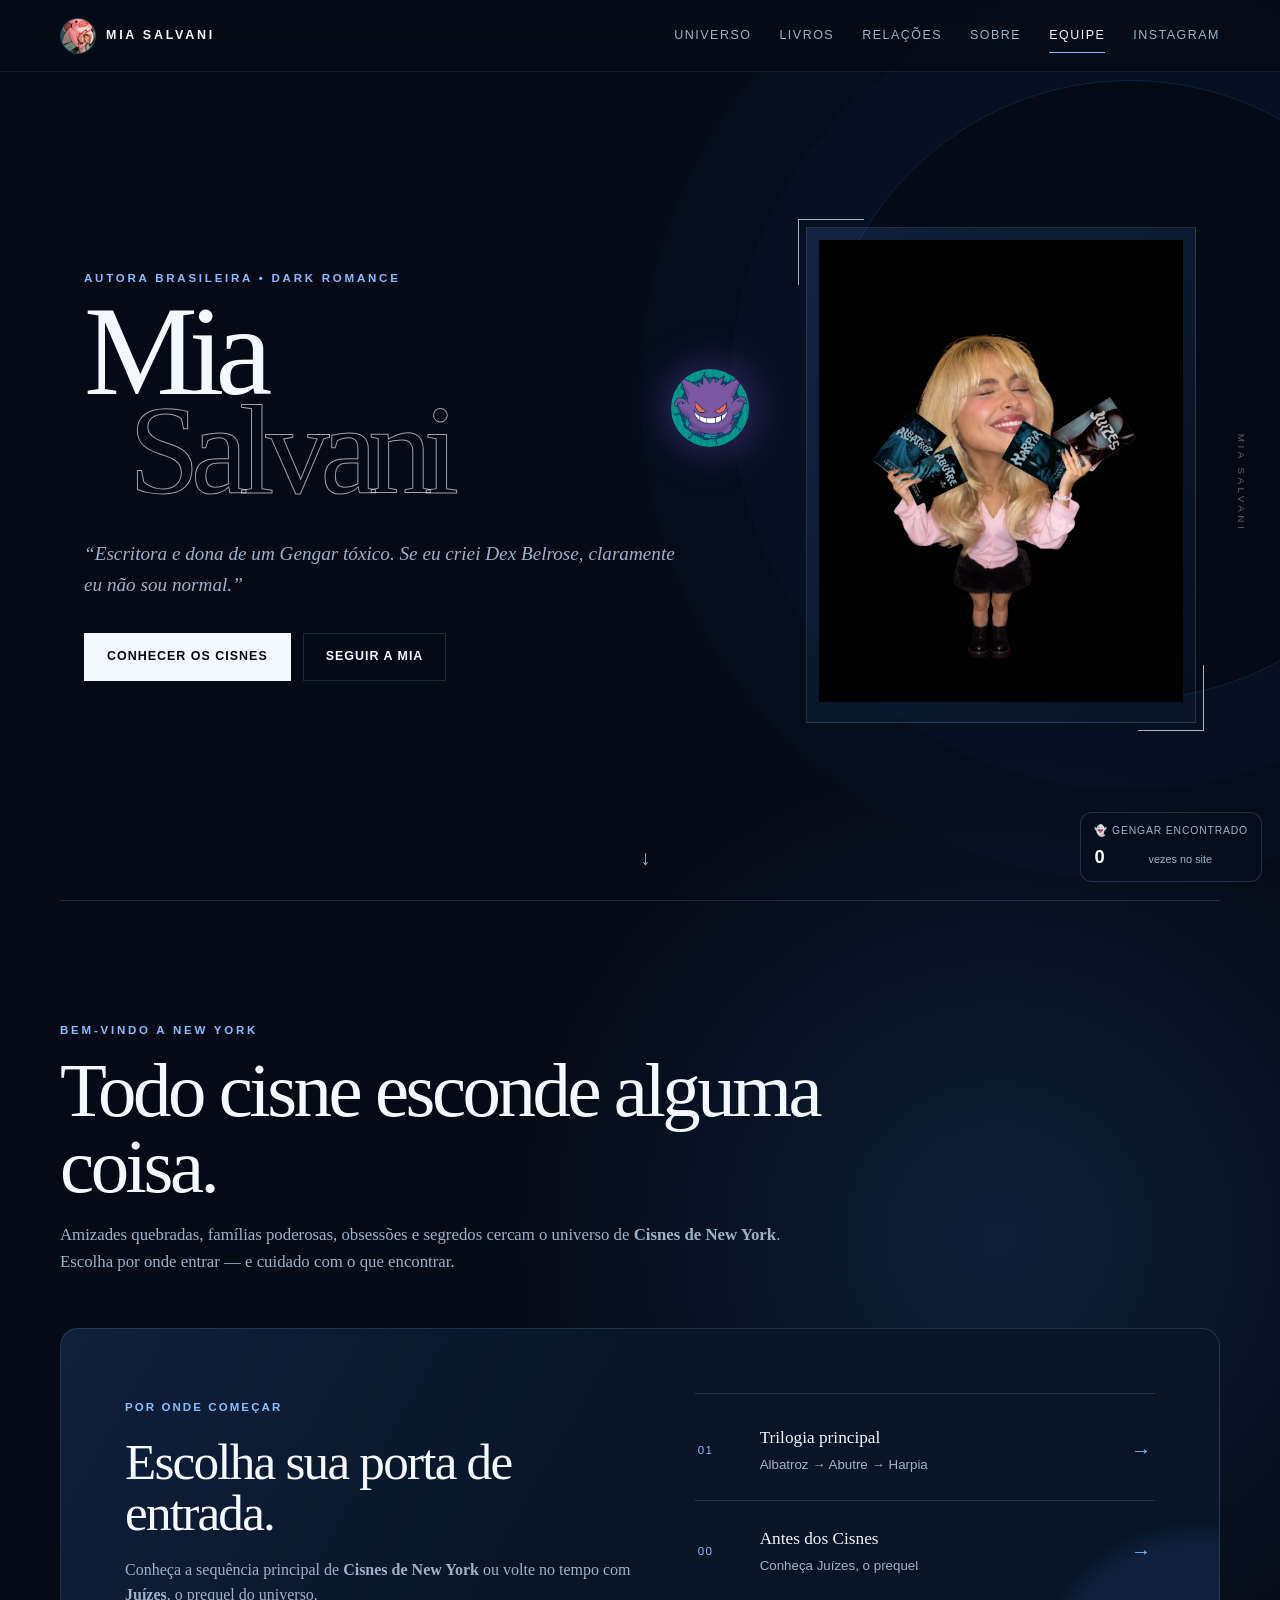
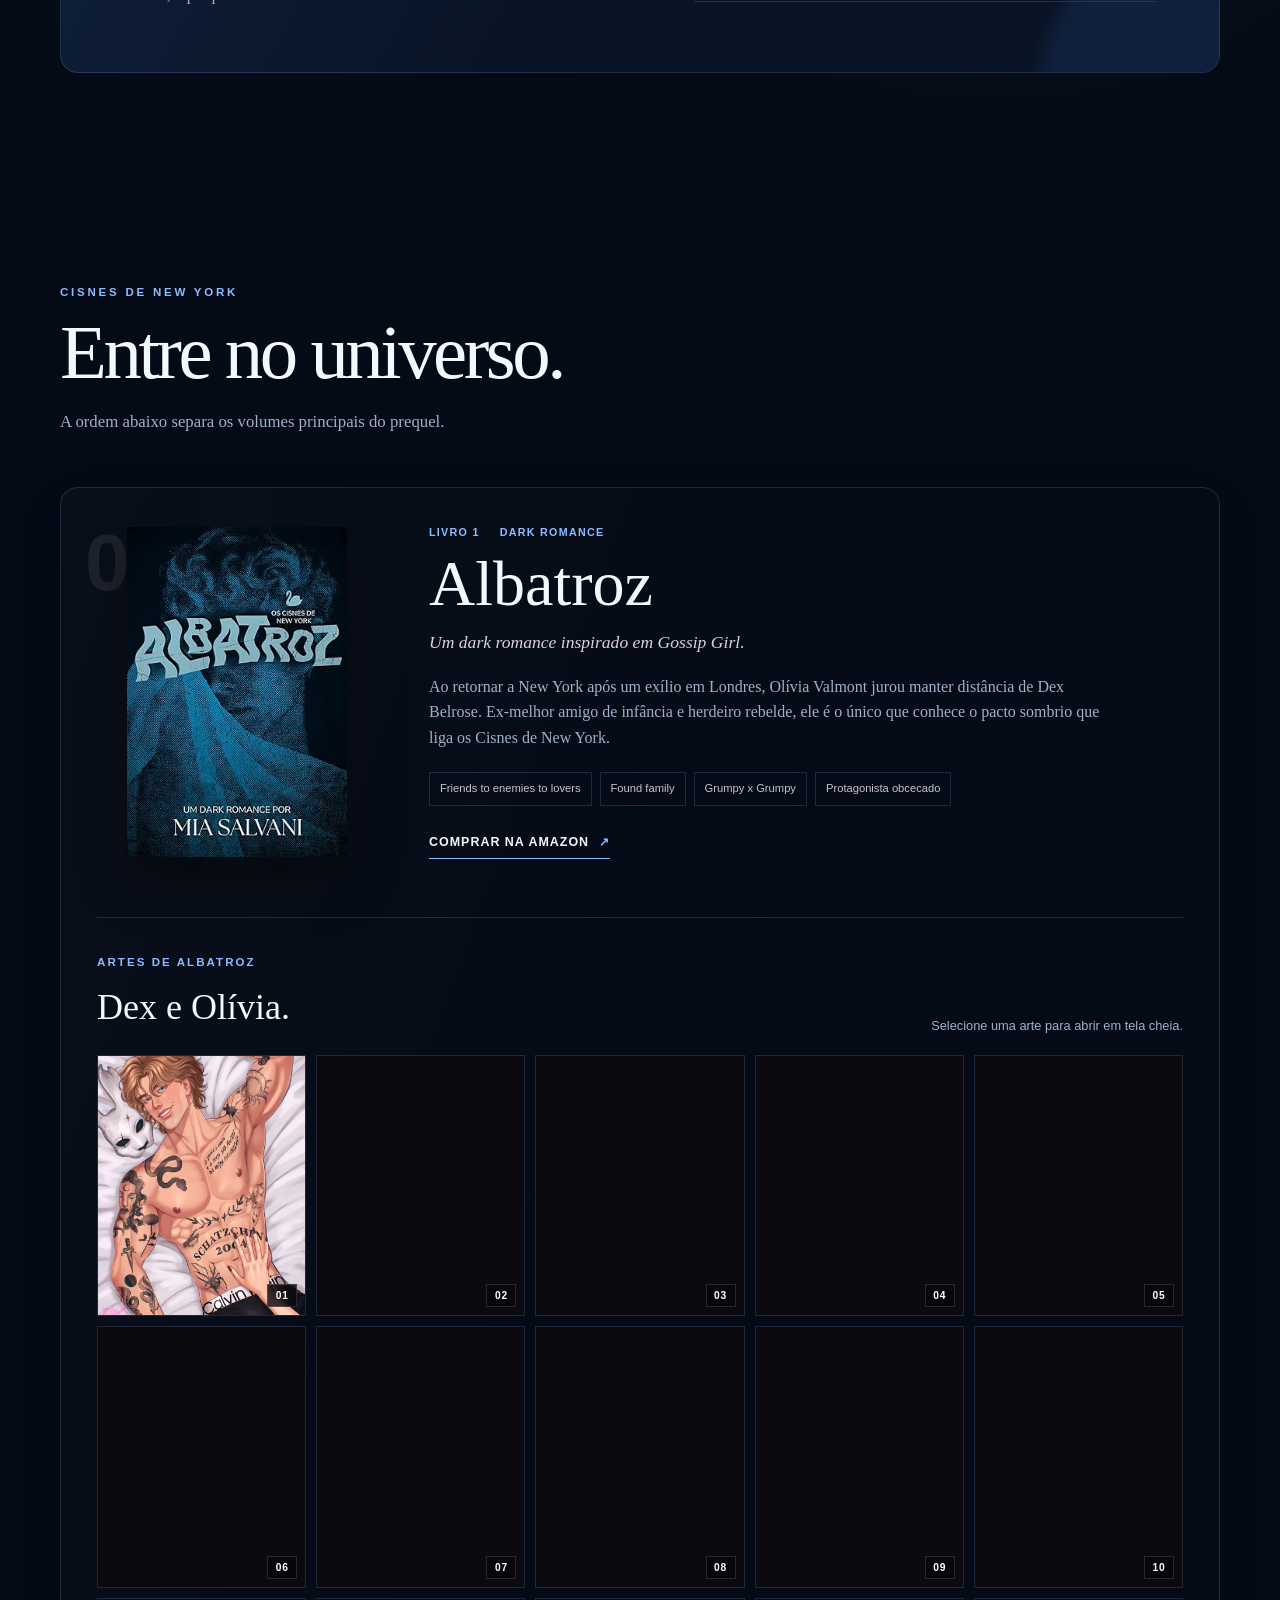
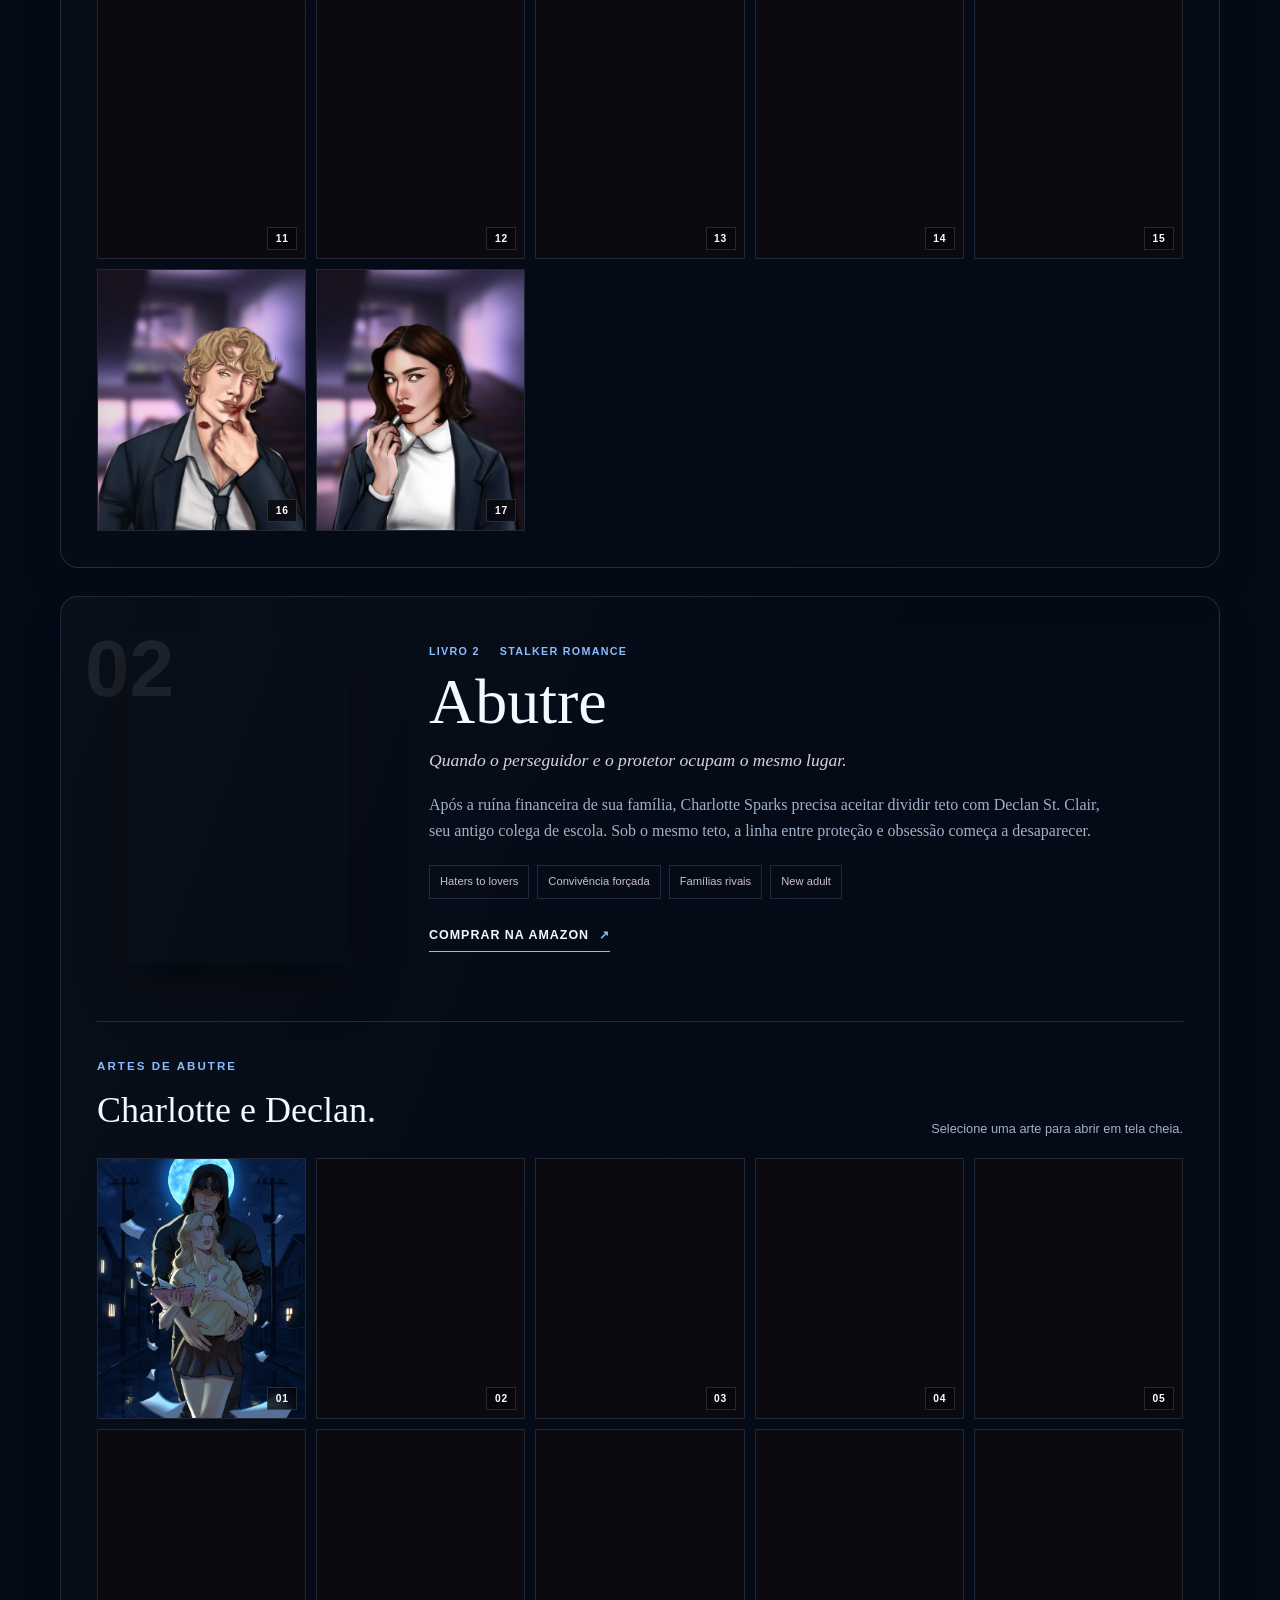
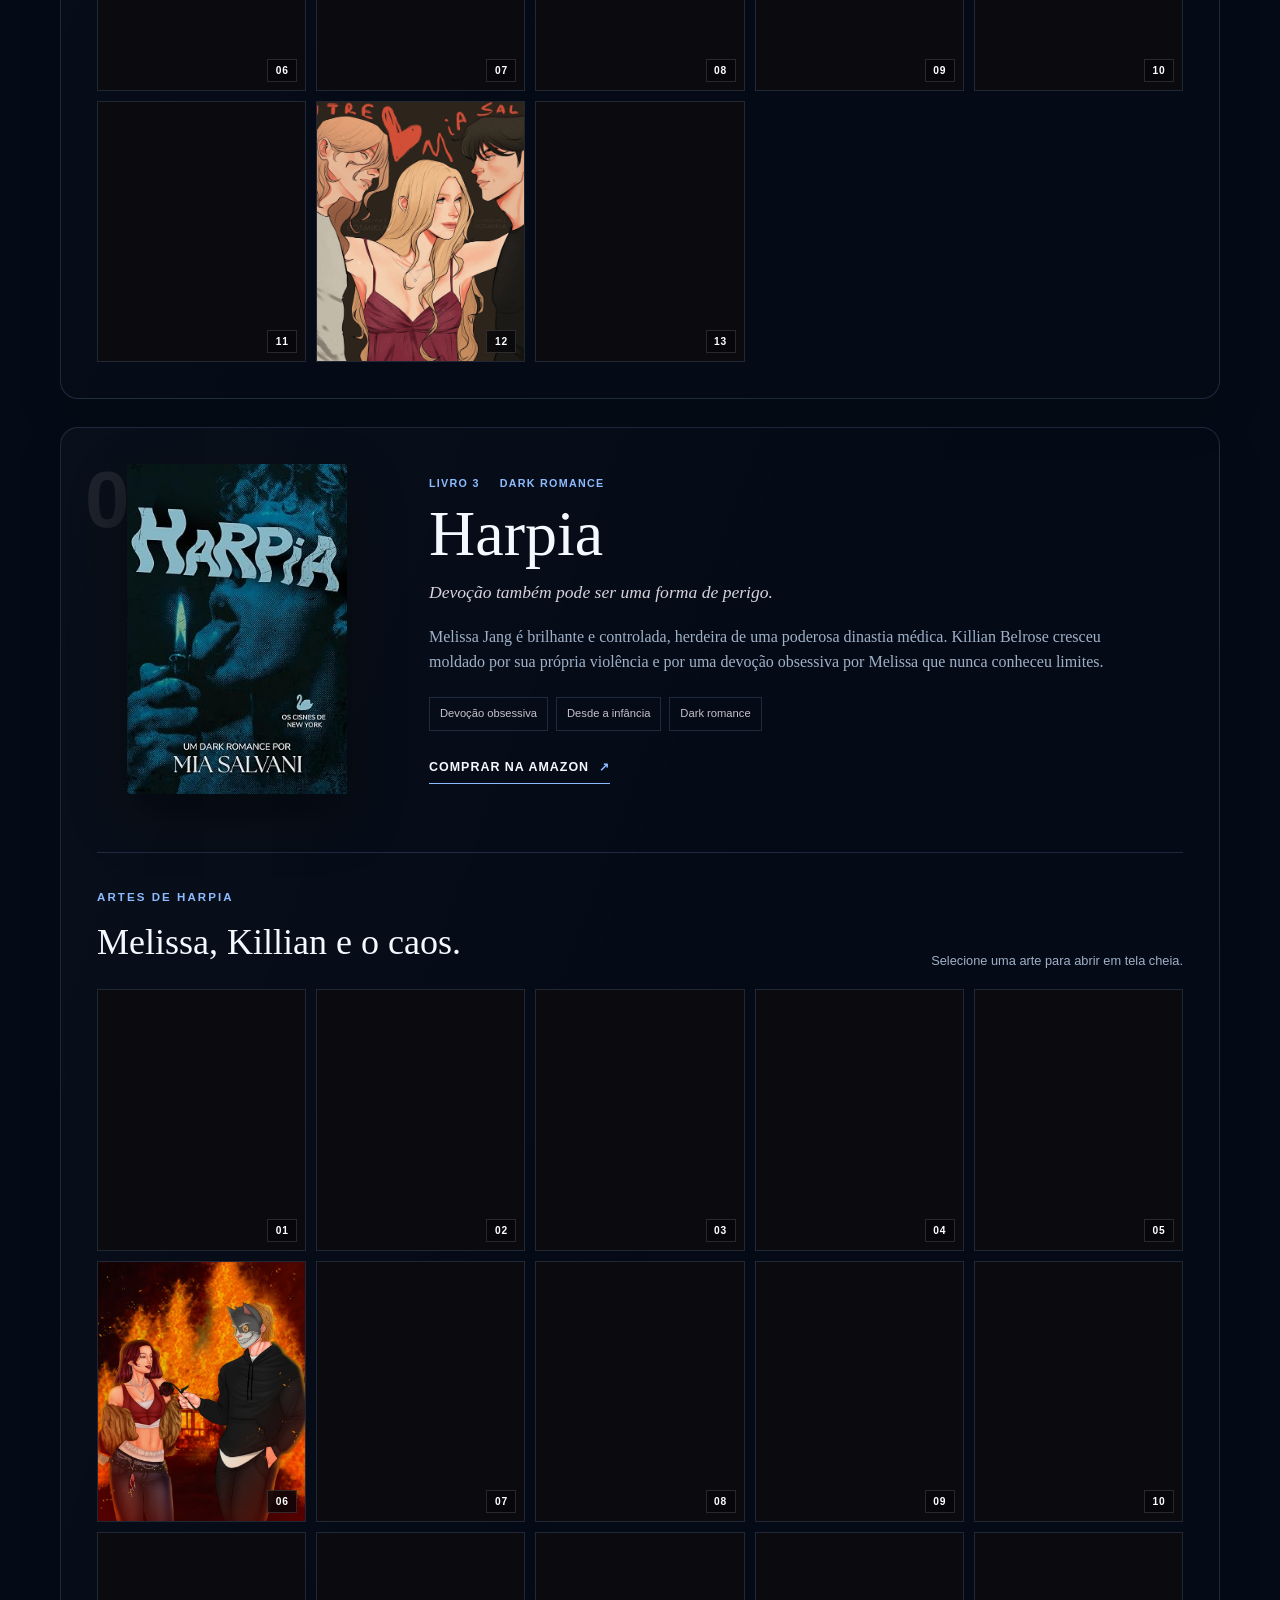
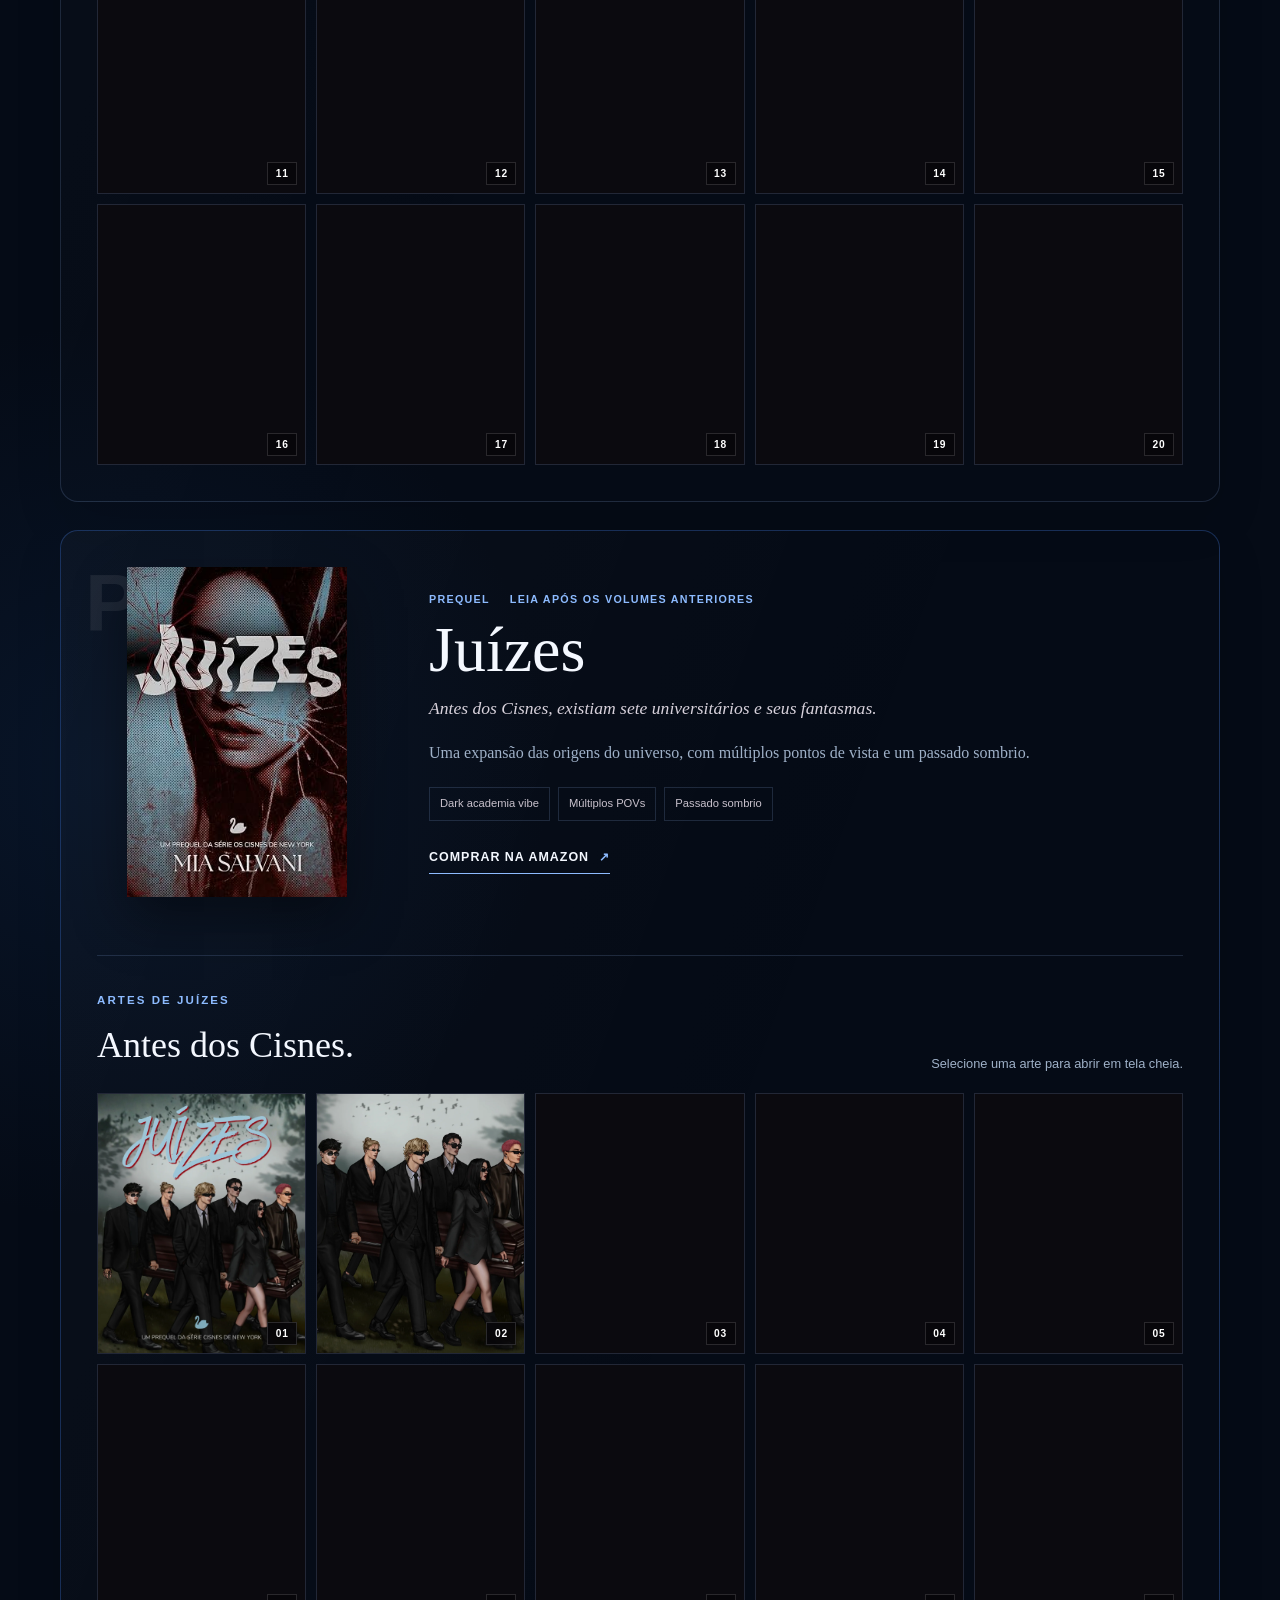
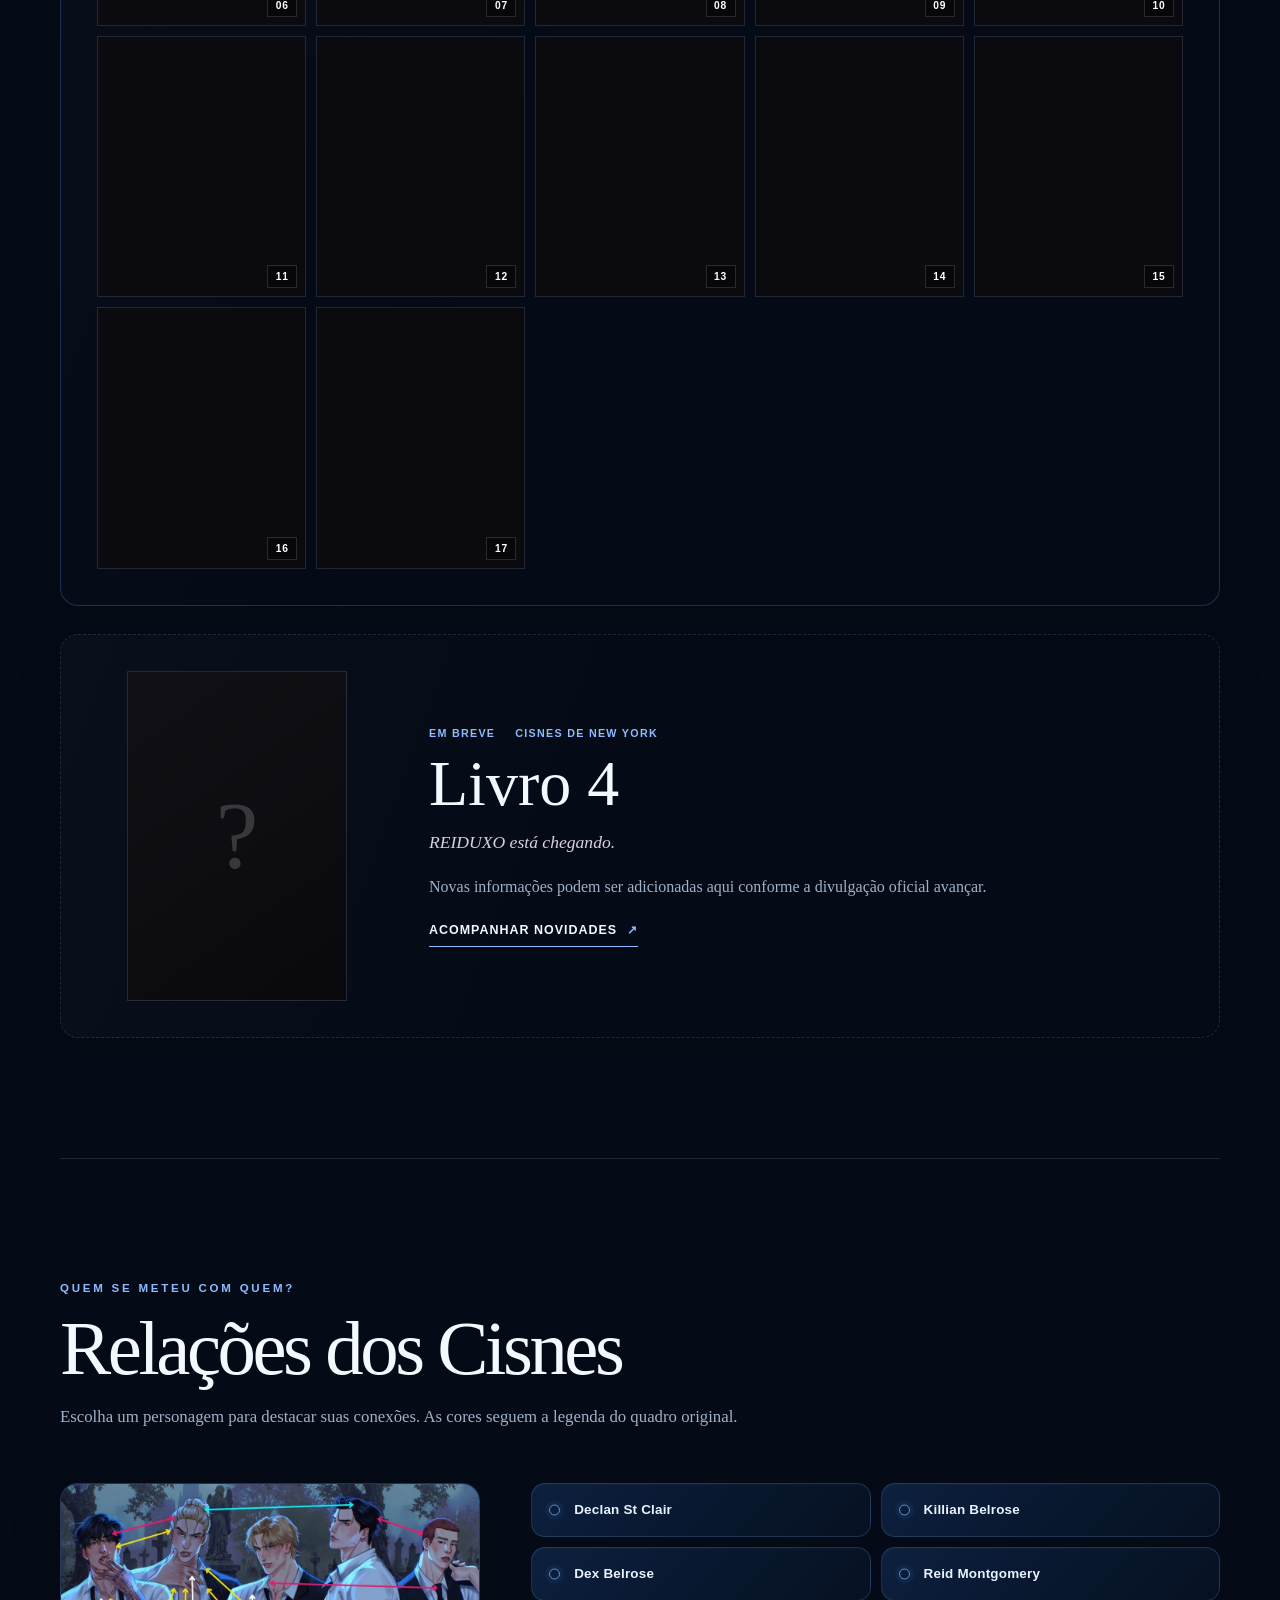
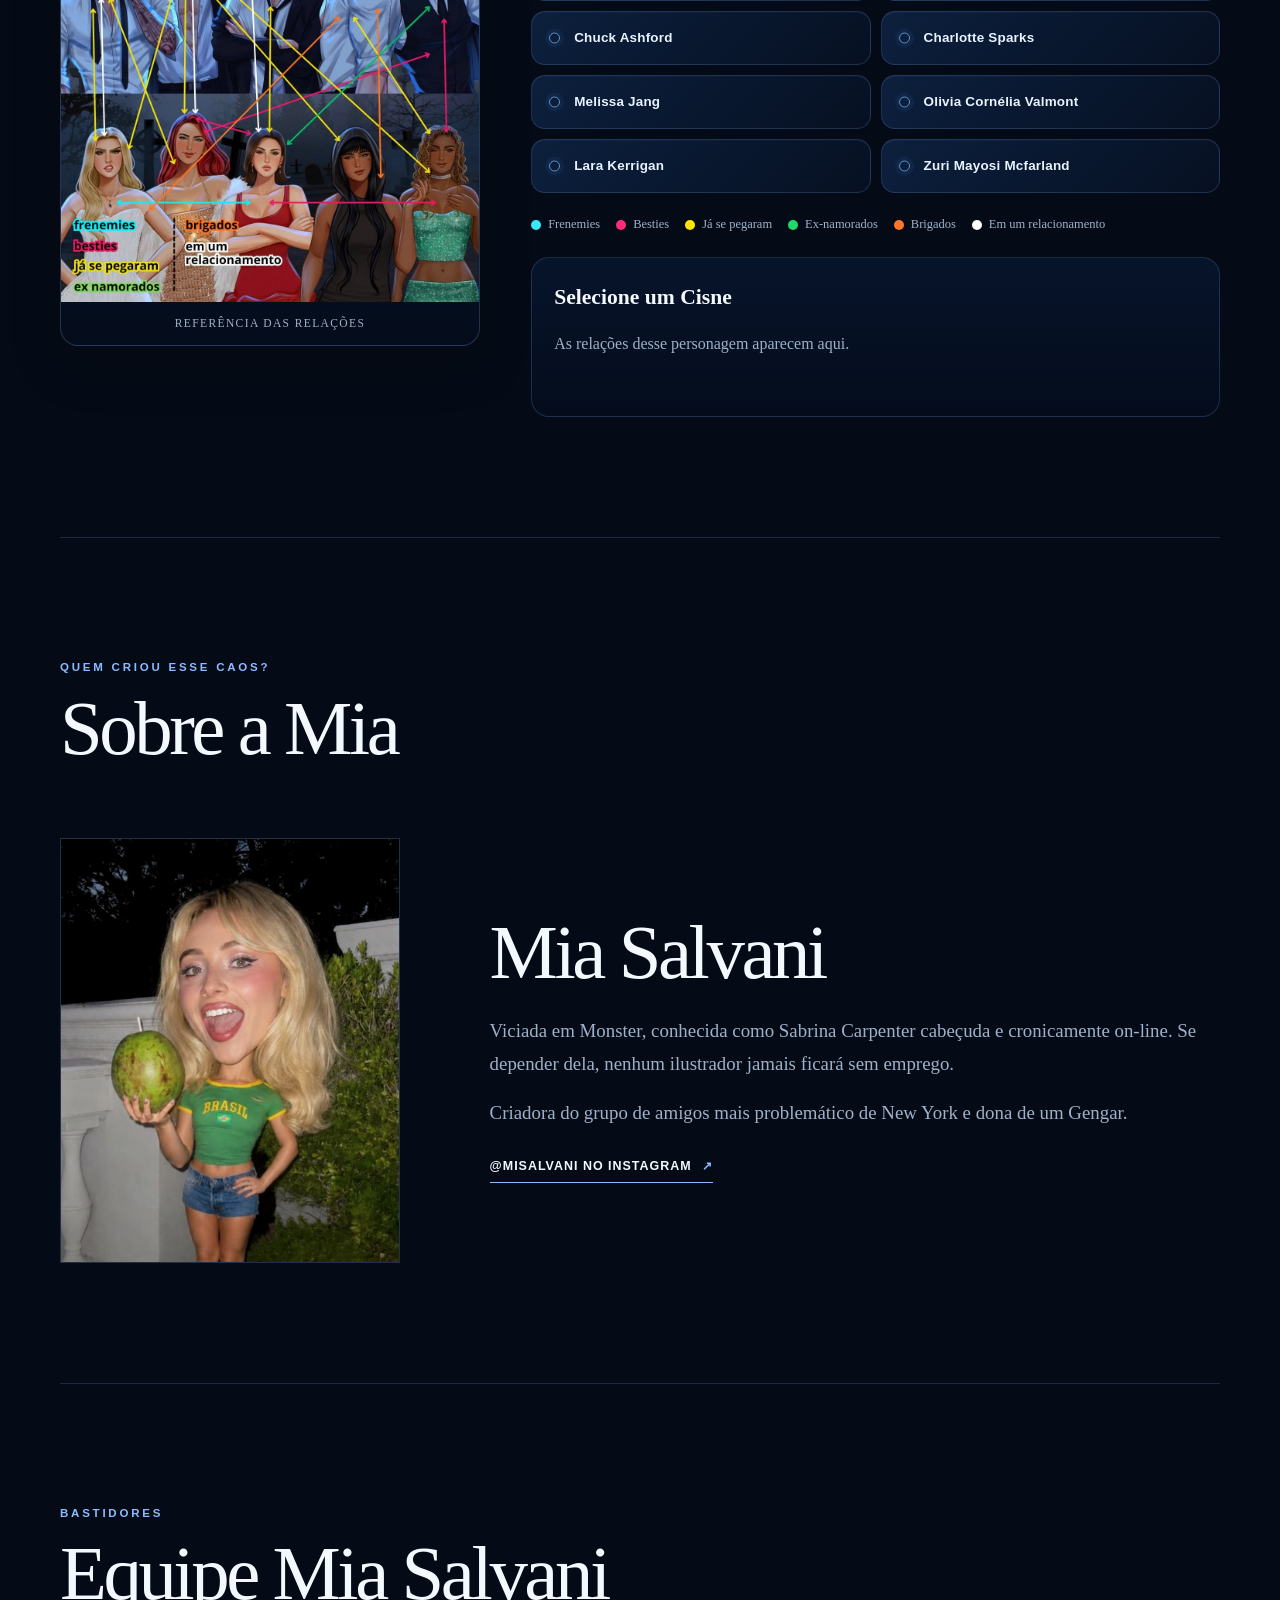
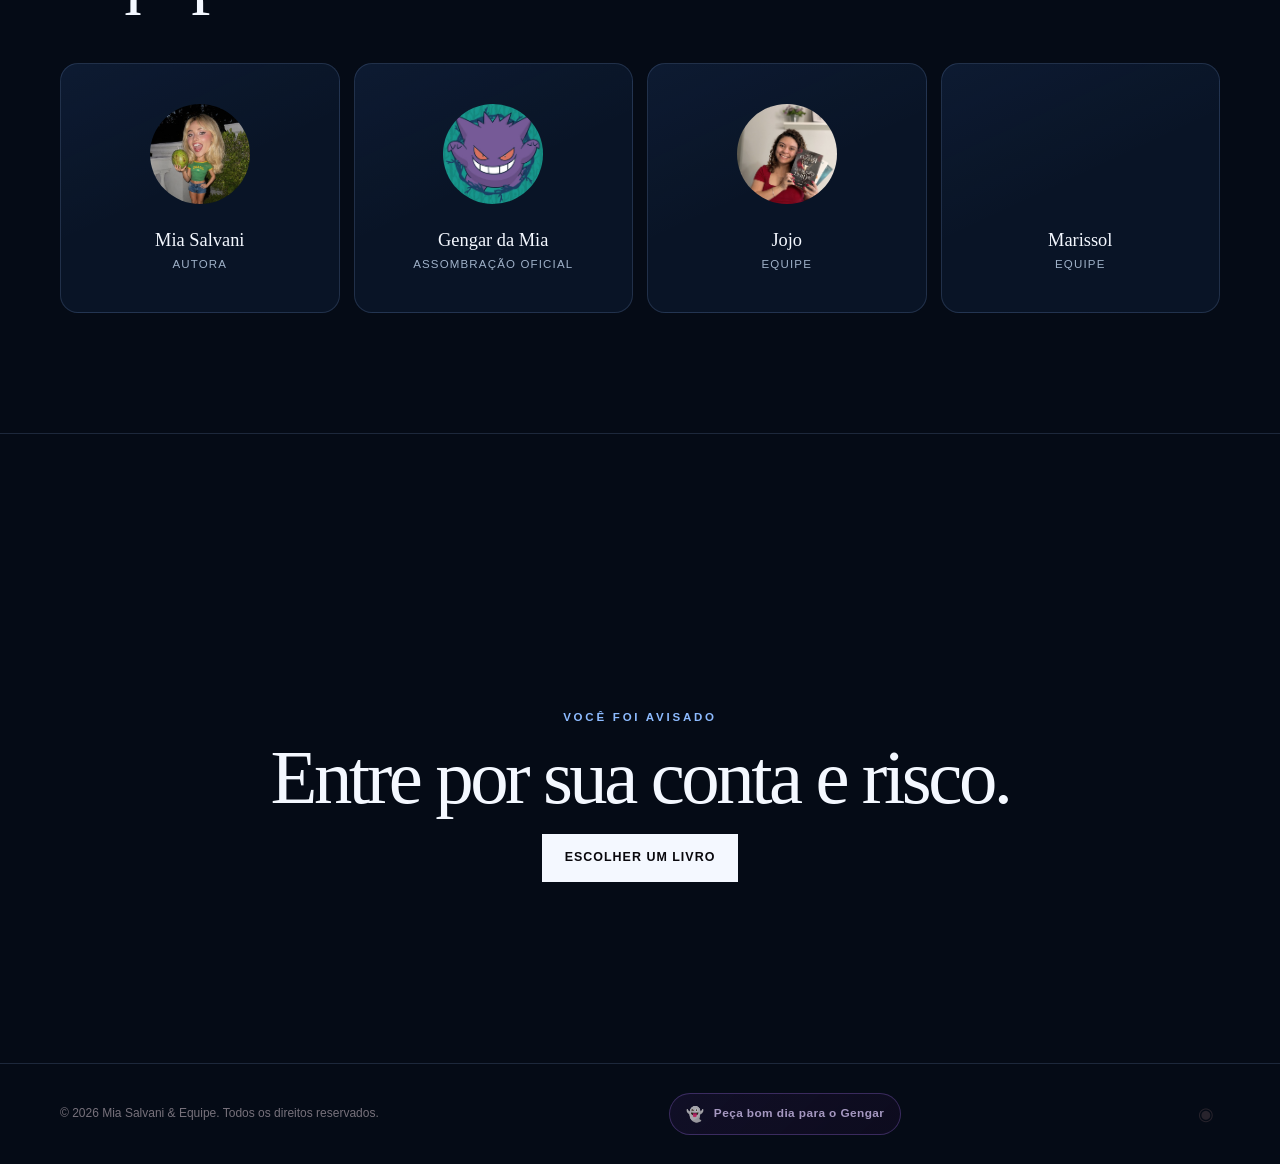
==== templates/index.html @ 3c4d10a1 "Site oficial Mia Salvani - V3" ====
<!DOCTYPE html>
<html lang="pt-BR">
<head>
    <meta charset="UTF-8">
    <meta name="viewport" content="width=device-width, initial-scale=1.0">
    <meta name="theme-color" content="#09080d">
    <meta name="description" content="Site oficial de Mia Salvani, autora brasileira de dark romance e criadora do universo Cisnes de New York. Conheça Albatroz, Abutre, Harpia e Juízes.">
    <meta name="author" content="Mia Salvani">
    <meta name="robots" content="index, follow, max-image-preview:large">
    <meta name="keywords" content="Mia Salvani, Cisnes de New York, Albatroz, Abutre, Harpia, Juízes, dark romance, autora brasileira">
    <title>Mia Salvani | Cisnes de New York — Site Oficial</title>

    <link rel="icon" type="image/png" href="/static/images/icon-mia.png">
    <link rel="stylesheet" href="/static/css/style.css">
    <script src="/static/js/site.js" defer></script>
</head>
<body>
    <!-- Acessibilidade -->
    <a class="skip-link" href="#conteudo">Pular para o conteúdo</a>
    <div class="progress-bar" id="progressBar" aria-hidden="true"></div>

    <!-- Easter egg do Gengar -->
    <button class="gengar-easter-egg" id="gengarEasterEgg" type="button" aria-label="Gengar da Mia">
        <img src="/static/images/gengar.png" alt="">
    </button>

    <div class="gengar-counter" id="gengarCounter" aria-live="polite">
        <span>👻 Gengar encontrado</span>
        <strong id="gengarGlobalCount">0</strong>
        <small>vezes no site</small>
    </div>

    <div class="gengar-toast" id="gengarToast" role="status" aria-live="polite"></div>

    <nav class="topbar" aria-label="Navegação principal">
        <a class="brand" href="#inicio">
            <img src="/static/images/icon-mia.png" alt="" class="brand-icon">
            <span>MIA SALVANI</span>
        </a>

        <button class="menu-toggle" id="menuToggle" type="button" aria-expanded="false" aria-controls="navLinks">
            <span></span><span></span><span></span>
            <span class="sr-only">Abrir menu</span>
        </button>

        <div class="nav-links" id="navLinks">
            <a href="#universo" data-nav-section="universo">Universo</a>
            <a href="#livros" data-nav-section="livros">Livros</a>
            <a href="#relacoes" data-nav-section="relacoes">Relações</a>
            <a href="#sobre" data-nav-section="sobre">Sobre</a>
            <a href="#equipe" data-nav-section="equipe">Equipe</a>
            <a href="https://www.instagram.com/misalvani/" target="_blank" rel="noopener noreferrer">Instagram</a>
        </div>
    </nav>

    <main id="conteudo">
        <!-- Hero -->
        <section class="hero" id="inicio">
            <div class="hero-noise" aria-hidden="true"></div>
            <div class="hero-content reveal">
                <p class="eyebrow">AUTORA BRASILEIRA • DARK ROMANCE</p>
                <h1>Mia <span>Salvani</span></h1>
                <p class="hero-quote">“Escritora e dona de um Gengar tóxico. Se eu criei Dex Belrose, claramente eu não sou normal.”</p>

                <div class="hero-actions">
                    <a class="btn btn-primary" href="#livros">Conhecer os Cisnes</a>
                    <a class="btn btn-ghost" href="https://www.instagram.com/misalvani/" target="_blank" rel="noopener noreferrer">Seguir a Mia</a>
                </div>
            </div>

            <div class="hero-portrait reveal">
                <div class="portrait-frame">
                    <img src="/static/images/foto-nova.png" alt="Mia Salvani" fetchpriority="high" decoding="async">
                </div>
                <span class="portrait-label">MIA SALVANI</span>
            </div>

            <a class="scroll-hint" href="#universo" aria-label="Ir para a próxima seção">↓</a>
        </section>

        <!-- Universo -->
        <section class="universe-section section-shell" id="universo">
            <div class="section-heading reveal">
                <p class="eyebrow">BEM-VINDO A NEW YORK</p>
                <h2>Todo cisne esconde alguma coisa.</h2>
                <p>Amizades quebradas, famílias poderosas, obsessões e segredos cercam o universo de <strong>Cisnes de New York</strong>. Escolha por onde entrar — e cuidado com o que encontrar.</p>
            </div>

            <div class="universe-entry reveal">
                <div class="entry-copy">
                    <span class="entry-label">POR ONDE COMEÇAR</span>
                    <h3>Escolha sua porta de entrada.</h3>
                    <p>Conheça a sequência principal de <strong>Cisnes de New York</strong> ou volte no tempo com <strong>Juízes</strong>, o prequel do universo.</p>
                </div>

                <div class="entry-actions">
                    <a href="#albatroz" class="entry-link">
                        <span>01</span>
                        <div>
                            <strong>Trilogia principal</strong>
                            <small>Albatroz → Abutre → Harpia</small>
                        </div>
                        <b aria-hidden="true">→</b>
                    </a>
                    <a href="#juizes" class="entry-link">
                        <span>00</span>
                        <div>
                            <strong>Antes dos Cisnes</strong>
                            <small>Conheça Juízes, o prequel</small>
                        </div>
                        <b aria-hidden="true">→</b>
                    </a>
                </div>
            </div>
        </section>

        <!-- Livros -->
        <section class="books-section section-shell" id="livros">
            <div class="section-heading reveal">
                <p class="eyebrow">CISNES DE NEW YORK</p>
                <h2>Entre no universo.</h2>
                <p>A ordem abaixo separa os volumes principais do prequel.</p>
            </div>

            <div class="books-list">
                <article class="book-card reveal" id="albatroz">
                    <div class="book-cover-wrap">
                        <span class="book-index">01</span>
                        <img src="/static/images/capas/albatroz.jpg" alt="Capa do livro Albatroz" class="book-cover" loading="lazy" decoding="async">
                    </div>
                    <div class="book-content">
                        <div class="book-meta"><span>Livro 1</span><span>Dark romance</span></div>
                        <h3>Albatroz</h3>
                        <p class="book-hook">Um dark romance inspirado em Gossip Girl.</p>
                        <p>Ao retornar a New York após um exílio em Londres, Olívia Valmont jurou manter distância de Dex Belrose. Ex-melhor amigo de infância e herdeiro rebelde, ele é o único que conhece o pacto sombrio que liga os Cisnes de New York.</p>
                        <div class="tropes"><span>Friends to enemies to lovers</span><span>Found family</span><span>Grumpy x Grumpy</span><span>Protagonista obcecado</span></div>
                        <a href="https://www.amazon.com.br/ALBATROZ-Cisnes-New-York-Livro-ebook/dp/B0F76J4GZT" target="_blank" rel="noopener noreferrer" class="book-link">Comprar na Amazon <span>↗</span></a>
                    </div>

                    <!-- Galeria: Albatroz -->
                    <div class="harpia-gallery" data-art-gallery data-gallery-name="Albatroz" aria-labelledby="albatrozGalleryTitle">
                        <div class="harpia-gallery-heading">
                            <div>
                                <span class="entry-label">ARTES DE ALBATROZ</span>
                                <h4 id="albatrozGalleryTitle">Dex e Olívia.</h4>
                            </div>
                            <p>Selecione uma arte para abrir em tela cheia.</p>
                        </div>
                        <div class="harpia-art-grid">
                            <button class="harpia-art-card" type="button" data-art-item data-art-index="0" aria-label="Abrir Arte 01 de Albatroz — Dex — tatuagens">
                                <img src="/static/images/albatroz/dex-tatuagens.webp" alt="Arte 01 de Albatroz — Dex — tatuagens" loading="lazy" decoding="async">
                                <span>01</span>
                            </button>
                            <button class="harpia-art-card" type="button" data-art-item data-art-index="1" aria-label="Abrir Arte 02 de Albatroz — Dex e Olívia">
                                <img src="/static/images/albatroz/dexliv-03.webp" alt="Arte 02 de Albatroz — Dex e Olívia" loading="lazy" decoding="async">
                                <span>02</span>
                            </button>
                            <button class="harpia-art-card" type="button" data-art-item data-art-index="2" aria-label="Abrir Arte 03 de Albatroz — os Cisnes">
                                <img src="/static/images/albatroz/cisnes-ilustra.webp" alt="Arte 03 de Albatroz — os Cisnes" loading="lazy" decoding="async">
                                <span>03</span>
                            </button>
                            <button class="harpia-art-card" type="button" data-art-item data-art-index="3" aria-label="Abrir Arte 04 de Albatroz — Dex e Olívia">
                                <img src="/static/images/albatroz/dex-olivia.webp" alt="Arte 04 de Albatroz — Dex e Olívia" loading="lazy" decoding="async">
                                <span>04</span>
                            </button>
                            <button class="harpia-art-card" type="button" data-art-item data-art-index="4" aria-label="Abrir Arte 05 de Albatroz — Dex e Olívia — piscina">
                                <img src="/static/images/albatroz/dexliv-piscina.webp" alt="Arte 05 de Albatroz — Dex e Olívia — piscina" loading="lazy" decoding="async">
                                <span>05</span>
                            </button>
                            <button class="harpia-art-card" type="button" data-art-item data-art-index="5" aria-label="Abrir Arte 06 de Albatroz — Dex e Olívia">
                                <img src="/static/images/albatroz/dexliv-05.webp" alt="Arte 06 de Albatroz — Dex e Olívia" loading="lazy" decoding="async">
                                <span>06</span>
                            </button>
                            <button class="harpia-art-card" type="button" data-art-item data-art-index="6" aria-label="Abrir Arte 07 de Albatroz — Dex e Killian">
                                <img src="/static/images/albatroz/dex-killian.webp" alt="Arte 07 de Albatroz — Dex e Killian" loading="lazy" decoding="async">
                                <span>07</span>
                            </button>
                            <button class="harpia-art-card" type="button" data-art-item data-art-index="7" aria-label="Abrir Arte 08 de Albatroz — Dex e Olívia — celeiro">
                                <img src="/static/images/albatroz/dexliv-celeiro.webp" alt="Arte 08 de Albatroz — Dex e Olívia — celeiro" loading="lazy" decoding="async">
                                <span>08</span>
                            </button>
                            <button class="harpia-art-card" type="button" data-art-item data-art-index="8" aria-label="Abrir Arte 09 de Albatroz — Dex e Olívia">
                                <img src="/static/images/albatroz/dexliv-02.webp" alt="Arte 09 de Albatroz — Dex e Olívia" loading="lazy" decoding="async">
                                <span>09</span>
                            </button>
                            <button class="harpia-art-card" type="button" data-art-item data-art-index="9" aria-label="Abrir Arte 10 de Albatroz — Dex e Olívia">
                                <img src="/static/images/albatroz/dexliv-hd.webp" alt="Arte 10 de Albatroz — Dex e Olívia" loading="lazy" decoding="async">
                                <span>10</span>
                            </button>
                            <button class="harpia-art-card" type="button" data-art-item data-art-index="10" aria-label="Abrir Arte 11 de Albatroz — Dex e Olívia — vestiário">
                                <img src="/static/images/albatroz/dexliv-vestiario.webp" alt="Arte 11 de Albatroz — Dex e Olívia — vestiário" loading="lazy" decoding="async">
                                <span>11</span>
                            </button>
                            <button class="harpia-art-card" type="button" data-art-item data-art-index="11" aria-label="Abrir Arte 12 de Albatroz — Dex e Olívia">
                                <img src="/static/images/albatroz/dexliv-01.webp" alt="Arte 12 de Albatroz — Dex e Olívia" loading="lazy" decoding="async">
                                <span>12</span>
                            </button>
                            <button class="harpia-art-card" type="button" data-art-item data-art-index="12" aria-label="Abrir Arte 13 de Albatroz — Dex e Olívia">
                                <img src="/static/images/albatroz/dexliv-04.webp" alt="Arte 13 de Albatroz — Dex e Olívia" loading="lazy" decoding="async">
                                <span>13</span>
                            </button>
                            <button class="harpia-art-card" type="button" data-art-item data-art-index="13" aria-label="Abrir Arte 14 de Albatroz — Dex e Olívia">
                                <img src="/static/images/albatroz/dexliv-06.webp" alt="Arte 14 de Albatroz — Dex e Olívia" loading="lazy" decoding="async">
                                <span>14</span>
                            </button>
                            <button class="harpia-art-card" type="button" data-art-item data-art-index="14" aria-label="Abrir Arte 15 de Albatroz — Dex e Olívia">
                                <img src="/static/images/albatroz/dexliv-07.webp" alt="Arte 15 de Albatroz — Dex e Olívia" loading="lazy" decoding="async">
                                <span>15</span>
                            </button>
                            <button class="harpia-art-card" type="button" data-art-item data-art-index="15" aria-label="Abrir Arte 16 de Albatroz — Dex">
                                <img src="/static/images/albatroz/dex-retrato.webp" alt="Arte 16 de Albatroz — Dex" loading="lazy" decoding="async">
                                <span>16</span>
                            </button>
                            <button class="harpia-art-card" type="button" data-art-item data-art-index="16" aria-label="Abrir Arte 17 de Albatroz — Olívia">
                                <img src="/static/images/albatroz/olivia-retrato.webp" alt="Arte 17 de Albatroz — Olívia" loading="lazy" decoding="async">
                                <span>17</span>
                            </button>
                        </div>
                    </div>
                </article>

                <article class="book-card reveal" id="abutre">
                    <div class="book-cover-wrap">
                        <span class="book-index">02</span>
                        <img src="/static/images/capas/abutre.jpg" alt="Capa do livro Abutre" class="book-cover" loading="lazy" decoding="async">
                    </div>
                    <div class="book-content">
                        <div class="book-meta"><span>Livro 2</span><span>Stalker romance</span></div>
                        <h3>Abutre</h3>
                        <p class="book-hook">Quando o perseguidor e o protetor ocupam o mesmo lugar.</p>
                        <p>Após a ruína financeira de sua família, Charlotte Sparks precisa aceitar dividir teto com Declan St. Clair, seu antigo colega de escola. Sob o mesmo teto, a linha entre proteção e obsessão começa a desaparecer.</p>
                        <div class="tropes"><span>Haters to lovers</span><span>Convivência forçada</span><span>Famílias rivais</span><span>New adult</span></div>
                        <a href="https://www.amazon.com.br/ABUTRE-Cisnes-New-York-Livro-ebook/dp/B0FQRGLGYH" target="_blank" rel="noopener noreferrer" class="book-link">Comprar na Amazon <span>↗</span></a>
                    </div>

                    <!-- Galeria: Abutre -->
                    <div class="harpia-gallery" data-art-gallery data-gallery-name="Abutre" aria-labelledby="abutreGalleryTitle">
                        <div class="harpia-gallery-heading">
                            <div>
                                <span class="entry-label">ARTES DE ABUTRE</span>
                                <h4 id="abutreGalleryTitle">Charlotte e Declan.</h4>
                            </div>
                            <p>Selecione uma arte para abrir em tela cheia.</p>
                        </div>
                        <div class="harpia-art-grid">
                            <button class="harpia-art-card" type="button" data-art-item data-art-index="0" aria-label="Abrir Arte 01 de Abutre — Declan e Charlotte">
                                <img src="/static/images/abutre/dechar-01.webp" alt="Arte 01 de Abutre — Declan e Charlotte" loading="lazy" decoding="async">
                                <span>01</span>
                            </button>
                            <button class="harpia-art-card" type="button" data-art-item data-art-index="1" aria-label="Abrir Arte 02 de Abutre — Declan e Charlotte">
                                <img src="/static/images/abutre/dechar-02.webp" alt="Arte 02 de Abutre — Declan e Charlotte" loading="lazy" decoding="async">
                                <span>02</span>
                            </button>
                            <button class="harpia-art-card" type="button" data-art-item data-art-index="2" aria-label="Abrir Arte 03 de Abutre — Declan e Charlotte">
                                <img src="/static/images/abutre/dechar-03.webp" alt="Arte 03 de Abutre — Declan e Charlotte" loading="lazy" decoding="async">
                                <span>03</span>
                            </button>
                            <button class="harpia-art-card" type="button" data-art-item data-art-index="3" aria-label="Abrir Arte 04 de Abutre — Declan e Charlotte">
                                <img src="/static/images/abutre/dechar-04.webp" alt="Arte 04 de Abutre — Declan e Charlotte" loading="lazy" decoding="async">
                                <span>04</span>
                            </button>
                            <button class="harpia-art-card" type="button" data-art-item data-art-index="4" aria-label="Abrir Arte 05 de Abutre — Declan e Charlotte">
                                <img src="/static/images/abutre/dechar-05.webp" alt="Arte 05 de Abutre — Declan e Charlotte" loading="lazy" decoding="async">
                                <span>05</span>
                            </button>
                            <button class="harpia-art-card" type="button" data-art-item data-art-index="5" aria-label="Abrir Arte 06 de Abutre — Declan e Charlotte">
                                <img src="/static/images/abutre/dechar-06.webp" alt="Arte 06 de Abutre — Declan e Charlotte" loading="lazy" decoding="async">
                                <span>06</span>
                            </button>
                            <button class="harpia-art-card" type="button" data-art-item data-art-index="6" aria-label="Abrir Arte 07 de Abutre — Declan e Charlotte">
                                <img src="/static/images/abutre/dechar-07.webp" alt="Arte 07 de Abutre — Declan e Charlotte" loading="lazy" decoding="async">
                                <span>07</span>
                            </button>
                            <button class="harpia-art-card" type="button" data-art-item data-art-index="7" aria-label="Abrir Arte 08 de Abutre — Declan e Charlotte">
                                <img src="/static/images/abutre/dechar-08.webp" alt="Arte 08 de Abutre — Declan e Charlotte" loading="lazy" decoding="async">
                                <span>08</span>
                            </button>
                            <button class="harpia-art-card" type="button" data-art-item data-art-index="8" aria-label="Abrir Arte 09 de Abutre — Declan">
                                <img src="/static/images/abutre/declan-02.webp" alt="Arte 09 de Abutre — Declan" loading="lazy" decoding="async">
                                <span>09</span>
                            </button>
                            <button class="harpia-art-card" type="button" data-art-item data-art-index="9" aria-label="Abrir Arte 10 de Abutre — Declan">
                                <img src="/static/images/abutre/declan.webp" alt="Arte 10 de Abutre — Declan" loading="lazy" decoding="async">
                                <span>10</span>
                            </button>
                            <button class="harpia-art-card" type="button" data-art-item data-art-index="10" aria-label="Abrir Arte 11 de Abutre — Charlotte">
                                <img src="/static/images/abutre/charlotte.webp" alt="Arte 11 de Abutre — Charlotte" loading="lazy" decoding="async">
                                <span>11</span>
                            </button>
                            <button class="harpia-art-card" type="button" data-art-item data-art-index="11" aria-label="Abrir Arte 12 de Abutre — Declan, Charlotte e Killian">
                                <img src="/static/images/abutre/declan-char-killian.webp" alt="Arte 12 de Abutre — Declan, Charlotte e Killian" loading="lazy" decoding="async">
                                <span>12</span>
                            </button>
                            <button class="harpia-art-card" type="button" data-art-item data-art-index="12" aria-label="Abrir Arte 13 de Abutre — especial de Natal">
                                <img src="/static/images/abutre/labubus.webp" alt="Arte 13 de Abutre — especial de Natal" loading="lazy" decoding="async">
                                <span>13</span>
                            </button>
                        </div>
                    </div>
                </article>

                <article class="book-card reveal" id="harpia">
                    <div class="book-cover-wrap">
                        <span class="book-index">03</span>
                        <img src="/static/images/capas/harpia.jpg" alt="Capa do livro Harpia" class="book-cover" loading="lazy" decoding="async">
                    </div>
                    <div class="book-content">
                        <div class="book-meta"><span>Livro 3</span><span>Dark romance</span></div>
                        <h3>Harpia</h3>
                        <p class="book-hook">Devoção também pode ser uma forma de perigo.</p>
                        <p>Melissa Jang é brilhante e controlada, herdeira de uma poderosa dinastia médica. Killian Belrose cresceu moldado por sua própria violência e por uma devoção obsessiva por Melissa que nunca conheceu limites.</p>
                        <div class="tropes"><span>Devoção obsessiva</span><span>Desde a infância</span><span>Dark romance</span></div>
                        <a href="https://www.amazon.com.br/HARPIA-Cisnes-New-York-Livro-ebook/dp/B0GJSTN3NL" target="_blank" rel="noopener noreferrer" class="book-link">Comprar na Amazon <span>↗</span></a>
                    </div>

                    <!-- Galeria: Harpia -->
                    <div class="harpia-gallery" data-art-gallery data-gallery-name="Harpia" aria-labelledby="harpiaGalleryTitle">
                        <div class="harpia-gallery-heading">
                            <div>
                                <span class="entry-label">ARTES DE HARPIA</span>
                                <h4 id="harpiaGalleryTitle">Melissa, Killian e o caos.</h4>
                            </div>
                            <p>Selecione uma arte para abrir em tela cheia.</p>
                        </div>
                        <div class="harpia-art-grid">
                            <button class="harpia-art-card" type="button" data-harpia-art data-art-item data-art-index="0" aria-label="Abrir Arte 01 de Harpia">
                                <img src="/static/images/harpia/kelissa-01.webp" alt="Arte 01 de Harpia" loading="lazy" decoding="async">
                                <span>01</span>
                            </button>
                            <button class="harpia-art-card" type="button" data-harpia-art data-art-item data-art-index="1" aria-label="Abrir Arte 02 de Harpia">
                                <img src="/static/images/harpia/kelissa-02.webp" alt="Arte 02 de Harpia" loading="lazy" decoding="async">
                                <span>02</span>
                            </button>
                            <button class="harpia-art-card" type="button" data-harpia-art data-art-item data-art-index="2" aria-label="Abrir Arte 03 de Harpia">
                                <img src="/static/images/harpia/kelissa-03.webp" alt="Arte 03 de Harpia" loading="lazy" decoding="async">
                                <span>03</span>
                            </button>
                            <button class="harpia-art-card" type="button" data-harpia-art data-art-item data-art-index="3" aria-label="Abrir Arte 04 de Harpia">
                                <img src="/static/images/harpia/kelissa-04.webp" alt="Arte 04 de Harpia" loading="lazy" decoding="async">
                                <span>04</span>
                            </button>
                            <button class="harpia-art-card" type="button" data-harpia-art data-art-item data-art-index="4" aria-label="Abrir Arte 05 de Harpia">
                                <img src="/static/images/harpia/kelissa-05.webp" alt="Arte 05 de Harpia" loading="lazy" decoding="async">
                                <span>05</span>
                            </button>
                            <button class="harpia-art-card" type="button" data-harpia-art data-art-item data-art-index="5" aria-label="Abrir Arte 06 de Harpia">
                                <img src="/static/images/harpia/kelissa-06.webp" alt="Arte 06 de Harpia" loading="lazy" decoding="async">
                                <span>06</span>
                            </button>
                            <button class="harpia-art-card" type="button" data-harpia-art data-art-item data-art-index="6" aria-label="Abrir Arte 07 de Harpia">
                                <img src="/static/images/harpia/kelissa-07.webp" alt="Arte 07 de Harpia" loading="lazy" decoding="async">
                                <span>07</span>
                            </button>
                            <button class="harpia-art-card" type="button" data-harpia-art data-art-item data-art-index="7" aria-label="Abrir Arte 08 de Harpia">
                                <img src="/static/images/harpia/kelissa-08.webp" alt="Arte 08 de Harpia" loading="lazy" decoding="async">
                                <span>08</span>
                            </button>
                            <button class="harpia-art-card" type="button" data-harpia-art data-art-item data-art-index="8" aria-label="Abrir Arte 09 de Harpia">
                                <img src="/static/images/harpia/kelissa-09.webp" alt="Arte 09 de Harpia" loading="lazy" decoding="async">
                                <span>09</span>
                            </button>
                            <button class="harpia-art-card" type="button" data-harpia-art data-art-item data-art-index="9" aria-label="Abrir Arte 10 de Harpia">
                                <img src="/static/images/harpia/kelissa-10.webp" alt="Arte 10 de Harpia" loading="lazy" decoding="async">
                                <span>10</span>
                            </button>
                            <button class="harpia-art-card" type="button" data-harpia-art data-art-item data-art-index="10" aria-label="Abrir Arte 11 de Harpia">
                                <img src="/static/images/harpia/kelissa-11.webp" alt="Arte 11 de Harpia" loading="lazy" decoding="async">
                                <span>11</span>
                            </button>
                            <button class="harpia-art-card" type="button" data-harpia-art data-art-item data-art-index="11" aria-label="Abrir Arte 12 de Harpia">
                                <img src="/static/images/harpia/kelissa-12.webp" alt="Arte 12 de Harpia" loading="lazy" decoding="async">
                                <span>12</span>
                            </button>
                            <button class="harpia-art-card" type="button" data-harpia-art data-art-item data-art-index="12" aria-label="Abrir Arte 13 de Harpia">
                                <img src="/static/images/harpia/kelissa-13.webp" alt="Arte 13 de Harpia" loading="lazy" decoding="async">
                                <span>13</span>
                            </button>
                            <button class="harpia-art-card" type="button" data-harpia-art data-art-item data-art-index="13" aria-label="Abrir Arte 14 de Harpia">
                                <img src="/static/images/harpia/kelissa-14.webp" alt="Arte 14 de Harpia" loading="lazy" decoding="async">
                                <span>14</span>
                            </button>
                            <button class="harpia-art-card" type="button" data-harpia-art data-art-item data-art-index="14" aria-label="Abrir Arte de Harpia — DeKill">
                                <img src="/static/images/harpia/de-kill.webp" alt="Arte de Harpia — DeKill" loading="lazy" decoding="async">
                                <span>15</span>
                            </button>
                            <button class="harpia-art-card" type="button" data-harpia-art data-art-item data-art-index="15" aria-label="Abrir Arte de Harpia — as meninas">
                                <img src="/static/images/harpia/arte-das-meninas.webp" alt="Arte de Harpia — as meninas" loading="lazy" decoding="async">
                                <span>16</span>
                            </button>
                            <button class="harpia-art-card" type="button" data-harpia-art data-art-item data-art-index="16" aria-label="Abrir Arte de Harpia — Melissa">
                                <img src="/static/images/harpia/melissa.webp" alt="Arte de Harpia — Melissa" loading="lazy" decoding="async">
                                <span>17</span>
                            </button>
                            <button class="harpia-art-card" type="button" data-harpia-art data-art-item data-art-index="17" aria-label="Abrir Arte de Harpia — Killian">
                                <img src="/static/images/harpia/killian.webp" alt="Arte de Harpia — Killian" loading="lazy" decoding="async">
                                <span>18</span>
                            </button>
                            <button class="harpia-art-card" type="button" data-harpia-art data-art-item data-art-index="18" aria-label="Abrir Arte de Harpia — Killian 02">
                                <img src="/static/images/harpia/killian-02.webp" alt="Arte de Harpia — Killian 02" loading="lazy" decoding="async">
                                <span>19</span>
                            </button>
                            <button class="harpia-art-card" type="button" data-harpia-art data-art-item data-art-index="19" aria-label="Abrir Arte de Harpia — Melissa e Zuri">
                                <img src="/static/images/harpia/melissa-e-zuri.webp" alt="Arte de Harpia — Melissa e Zuri" loading="lazy" decoding="async">
                                <span>20</span>
                            </button>
                        </div>
                    </div>
                </article>

                <article class="book-card book-card-prequel reveal" id="juizes">
                    <div class="book-cover-wrap">
                        <span class="book-index">P</span>
                        <img src="/static/images/capas/juizes.jpg" alt="Capa do livro Juízes" class="book-cover" loading="lazy" decoding="async">
                    </div>
                    <div class="book-content">
                        <div class="book-meta"><span>Prequel</span><span>Leia após os volumes anteriores</span></div>
                        <h3>Juízes</h3>
                        <p class="book-hook">Antes dos Cisnes, existiam sete universitários e seus fantasmas.</p>
                        <p>Uma expansão das origens do universo, com múltiplos pontos de vista e um passado sombrio.</p>
                        <div class="tropes"><span>Dark academia vibe</span><span>Múltiplos POVs</span><span>Passado sombrio</span></div>
                        <a href="https://www.amazon.com.br/JUÍZES-Mia-Salvani-ebook/dp/B0H8PHMFHF" target="_blank" rel="noopener noreferrer" class="book-link">Comprar na Amazon <span>↗</span></a>
                    </div>

                    <!-- Galeria: Juízes -->
                    <div class="harpia-gallery" data-art-gallery data-gallery-name="Juízes" aria-labelledby="juizesGalleryTitle">
                        <div class="harpia-gallery-heading">
                            <div>
                                <span class="entry-label">ARTES DE JUÍZES</span>
                                <h4 id="juizesGalleryTitle">Antes dos Cisnes.</h4>
                            </div>
                            <p>Selecione uma arte para abrir em tela cheia.</p>
                        </div>
                        <div class="harpia-art-grid">
                            <button class="harpia-art-card" type="button" data-art-item data-art-index="0" aria-label="Abrir Arte 01 de Juízes — título">
                                <img src="/static/images/juizes/juizes-titulo.webp" alt="Arte 01 de Juízes — título" loading="lazy" decoding="async">
                                <span>01</span>
                            </button>
                            <button class="harpia-art-card" type="button" data-art-item data-art-index="1" aria-label="Abrir Arte 02 de Juízes — grupo dos Juízes">
                                <img src="/static/images/juizes/juizes-limpa.webp" alt="Arte 02 de Juízes — grupo dos Juízes" loading="lazy" decoding="async">
                                <span>02</span>
                            </button>
                            <button class="harpia-art-card" type="button" data-art-item data-art-index="2" aria-label="Abrir Arte 03 de Juízes — Cisnes no celeiro">
                                <img src="/static/images/juizes/cisnes-no-celeiro.webp" alt="Arte 03 de Juízes — Cisnes no celeiro" loading="lazy" decoding="async">
                                <span>03</span>
                            </button>
                            <button class="harpia-art-card" type="button" data-art-item data-art-index="3" aria-label="Abrir Arte 04 de Juízes — foto dos irmãos">
                                <img src="/static/images/juizes/foto-irmaos.webp" alt="Arte 04 de Juízes — foto dos irmãos" loading="lazy" decoding="async">
                                <span>04</span>
                            </button>
                            <button class="harpia-art-card" type="button" data-art-item data-art-index="4" aria-label="Abrir Arte 05 de Juízes — Chuck e Zuri">
                                <img src="/static/images/juizes/chuck-zuri.webp" alt="Arte 05 de Juízes — Chuck e Zuri" loading="lazy" decoding="async">
                                <span>05</span>
                            </button>
                            <button class="harpia-art-card" type="button" data-art-item data-art-index="5" aria-label="Abrir Arte 06 de Juízes — Melissa e Liv">
                                <img src="/static/images/juizes/melissa-liv.webp" alt="Arte 06 de Juízes — Melissa e Liv" loading="lazy" decoding="async">
                                <span>06</span>
                            </button>
                            <button class="harpia-art-card" type="button" data-art-item data-art-index="6" aria-label="Abrir Arte 07 de Juízes — Ivy">
                                <img src="/static/images/juizes/ivy.webp" alt="Arte 07 de Juízes — Ivy" loading="lazy" decoding="async">
                                <span>07</span>
                            </button>
                            <button class="harpia-art-card" type="button" data-art-item data-art-index="7" aria-label="Abrir Arte 08 de Juízes — Chuck">
                                <img src="/static/images/juizes/chuck.webp" alt="Arte 08 de Juízes — Chuck" loading="lazy" decoding="async">
                                <span>08</span>
                            </button>
                            <button class="harpia-art-card" type="button" data-art-item data-art-index="8" aria-label="Abrir Arte 09 de Juízes — Declan">
                                <img src="/static/images/juizes/declan.webp" alt="Arte 09 de Juízes — Declan" loading="lazy" decoding="async">
                                <span>09</span>
                            </button>
                            <button class="harpia-art-card" type="button" data-art-item data-art-index="9" aria-label="Abrir Arte 10 de Juízes — Dex">
                                <img src="/static/images/juizes/dex.webp" alt="Arte 10 de Juízes — Dex" loading="lazy" decoding="async">
                                <span>10</span>
                            </button>
                            <button class="harpia-art-card" type="button" data-art-item data-art-index="10" aria-label="Abrir Arte 11 de Juízes — Killian">
                                <img src="/static/images/juizes/killian.webp" alt="Arte 11 de Juízes — Killian" loading="lazy" decoding="async">
                                <span>11</span>
                            </button>
                            <button class="harpia-art-card" type="button" data-art-item data-art-index="11" aria-label="Abrir Arte 12 de Juízes — Melissa">
                                <img src="/static/images/juizes/melissa.webp" alt="Arte 12 de Juízes — Melissa" loading="lazy" decoding="async">
                                <span>12</span>
                            </button>
                            <button class="harpia-art-card" type="button" data-art-item data-art-index="12" aria-label="Abrir Arte 13 de Juízes — Reid">
                                <img src="/static/images/juizes/reid.webp" alt="Arte 13 de Juízes — Reid" loading="lazy" decoding="async">
                                <span>13</span>
                            </button>
                            <button class="harpia-art-card" type="button" data-art-item data-art-index="13" aria-label="Abrir Arte 14 de Juízes — Reid no carro">
                                <img src="/static/images/juizes/reid-carro.webp" alt="Arte 14 de Juízes — Reid no carro" loading="lazy" decoding="async">
                                <span>14</span>
                            </button>
                            <button class="harpia-art-card" type="button" data-art-item data-art-index="14" aria-label="Abrir Arte 15 de Juízes — camisa 17">
                                <img src="/static/images/juizes/camisa-17.webp" alt="Arte 15 de Juízes — camisa 17" loading="lazy" decoding="async">
                                <span>15</span>
                            </button>
                            <button class="harpia-art-card" type="button" data-art-item data-art-index="15" aria-label="Abrir Arte 16 de Juízes — grupo dos Juízes — versão censurada">
                                <img src="/static/images/juizes/juizes-censurada.webp" alt="Arte 16 de Juízes — grupo dos Juízes — versão censurada" loading="lazy" decoding="async">
                                <span>16</span>
                            </button>
                            <button class="harpia-art-card" type="button" data-art-item data-art-index="16" aria-label="Abrir Arte 17 de Juízes — grupo dos Juízes — versão sem censura">
                                <img src="/static/images/juizes/juizes-sem-censura.webp" alt="Arte 17 de Juízes — grupo dos Juízes — versão sem censura" loading="lazy" decoding="async">
                                <span>17</span>
                            </button>
                        </div>
                    </div>
                </article>

                <!-- Próximo volume -->
                <article class="book-card upcoming-card reveal">
                    <div class="upcoming-symbol">?</div>
                    <div class="book-content">
                        <div class="book-meta"><span>Em breve</span><span>Cisnes de New York</span></div>
                        <h3>Livro 4</h3>
                        <p class="book-hook">REIDUXO está chegando.</p>
                        <p>Novas informações podem ser adicionadas aqui conforme a divulgação oficial avançar.</p>
                        <a href="https://www.instagram.com/misalvani/" target="_blank" rel="noopener noreferrer" class="book-link">Acompanhar novidades <span>↗</span></a>
                    </div>
                </article>
            </div>
        </section>


        <!-- Relações -->
        <section class="relations-section section-shell" id="relacoes">
            <div class="section-heading reveal">
                <p class="eyebrow">QUEM SE METEU COM QUEM?</p>
                <h2>Relações dos Cisnes</h2>
                <p>Escolha um personagem para destacar suas conexões. As cores seguem a legenda do quadro original.</p>
            </div>

            <div class="relations-layout reveal">
                <div class="relations-reference">
                    <img src="/static/images/relacoes-cisnes.png" alt="Quadro de relações dos personagens de Cisnes de New York" loading="lazy" decoding="async">
                    <span>Referência das relações</span>
                </div>

                <div class="relations-panel">
                    <!-- Personagens -->
                    <div class="character-grid" id="characterGrid">
                        <button type="button" data-character="declan">Declan St Clair</button>
                        <button type="button" data-character="killian">Killian Belrose</button>
                        <button type="button" data-character="dex">Dex Belrose</button>
                        <button type="button" data-character="reid">Reid Montgomery</button>
                        <button type="button" data-character="chuck">Chuck Ashford</button>
                        <button type="button" data-character="charlotte">Charlotte Sparks</button>
                        <button type="button" data-character="melissa">Melissa Jang</button>
                        <button type="button" data-character="olivia">Olivia Cornélia Valmont</button>
                        <button type="button" data-character="lara">Lara Kerrigan</button>
                        <button type="button" data-character="zuri">Zuri Mayosi Mcfarland</button>
                    </div>

                    <div class="relation-legend" aria-label="Legenda das relações">
                        <span><i class="rel-dot frenemies"></i>Frenemies</span>
                        <span><i class="rel-dot besties"></i>Besties</span>
                        <span><i class="rel-dot hooked"></i>Já se pegaram</span>
                        <span><i class="rel-dot exes"></i>Ex-namorados</span>
                        <span><i class="rel-dot fighting"></i>Brigados</span>
                        <span><i class="rel-dot dating"></i>Em um relacionamento</span>
                    </div>

                    <div class="relation-result" id="relationResult" aria-live="polite">
                        <strong>Selecione um Cisne</strong>
                        <p>As relações desse personagem aparecem aqui.</p>
                    </div>
                </div>
            </div>
        </section>

        <!-- Sobre a autora -->
        <section class="about-section section-shell" id="sobre">
            <div class="section-heading">
                <p class="eyebrow">QUEM CRIOU ESSE CAOS?</p>
                <h2>Sobre a Mia</h2>
            </div>

            <div class="about-author">
                <div class="about-author-photo">
                    <img src="/static/images/mia.png" alt="Retrato de Mia Salvani, autora de Cisnes de New York" loading="lazy" decoding="async">
                </div>
                <div class="about-author-copy">
                    <h3>Mia Salvani</h3>
                    <p>Viciada em Monster, conhecida como Sabrina Carpenter cabeçuda e cronicamente on-line. Se depender dela, nenhum ilustrador jamais ficará sem emprego.</p>
                    <p>Criadora do grupo de amigos mais problemático de New York e dona de um Gengar.</p>
                    <a class="book-link" href="https://www.instagram.com/misalvani/" target="_blank" rel="noopener noreferrer">@misalvani no Instagram <span>↗</span></a>
                </div>
            </div>
        </section>

        <!-- Equipe -->
        <section class="team-section section-shell" id="equipe">
            <div class="section-heading reveal">
                <p class="eyebrow">BASTIDORES</p>
                <h2>Equipe Mia Salvani</h2>
            </div>

            <div class="team-grid">
                <a href="https://www.instagram.com/misalvani/" target="_blank" rel="noopener noreferrer" class="team-card reveal">
                    <img src="/static/images/mia.png" alt="Mia Salvani" loading="lazy" decoding="async">
                    <div><strong>Mia Salvani</strong><span>Autora</span></div>
                </a>
                <a href="https://www.instagram.com/mfraitag/" target="_blank" rel="noopener noreferrer" class="team-card team-gengar reveal">
                    <img src="/static/images/gengar.png" alt="Gengar da Mia" loading="lazy" decoding="async">
                    <div><strong>Gengar da Mia</strong><span>Assombração oficial</span></div>
                </a>
                <a href="https://www.instagram.com/leiturasdajordana/" target="_blank" rel="noopener noreferrer" class="team-card reveal">
                    <img src="/static/images/jojo.jpg" alt="Jojo" loading="lazy" decoding="async">
                    <div><strong>Jojo</strong><span>Equipe</span></div>
                </a>
                <a href="https://www.instagram.com/literandisse/" target="_blank" rel="noopener noreferrer" class="team-card reveal">
                    <img src="/static/images/marissol.png" alt="Marissol" loading="lazy" decoding="async">
                    <div><strong>Marissol</strong><span>Equipe</span></div>
                </a>
            </div>
        </section>

        <section class="final-cta">
            <div class="reveal">
                <img src="/static/images/cisne.png" alt="" class="final-swan" loading="lazy" decoding="async">
                <p class="eyebrow">VOCÊ FOI AVISADO</p>
                <h2>Entre por sua conta e risco.</h2>
                <a class="btn btn-primary" href="#livros">Escolher um livro</a>
            </div>
        </section>
    </main>

    <footer>
        <p>© 2026 Mia Salvani & Equipe. Todos os direitos reservados.</p>
        <button id="goodMorningGengar" type="button" class="gengar-good-morning">Peça bom dia para o Gengar</button>
        <button id="summonGengar" type="button" class="footer-secret" title="Não aperte.">◉</button>
    </footer>

    <!-- Lightbox das galerias -->
    <div class="art-lightbox" id="artLightbox" aria-hidden="true" role="dialog" aria-modal="true" aria-label="Visualizador das artes dos livros">
        <button class="art-lightbox-close" id="artLightboxClose" type="button" aria-label="Fechar galeria">×</button>
        <button class="art-lightbox-nav art-lightbox-prev" id="artLightboxPrev" type="button" aria-label="Arte anterior">←</button>
        <figure class="art-lightbox-figure">
            <img id="artLightboxImage" src="" alt="">
            <figcaption>
                <span id="artLightboxCaption"></span>
                <small id="artLightboxCounter"></small>
            </figcaption>
        </figure>
        <button class="art-lightbox-nav art-lightbox-next" id="artLightboxNext" type="button" aria-label="Próxima arte">→</button>
    </div>
</body>
</html>
---- static/css/style.css ----
/* Base */
:root {
    --bg: #050b16;
    --bg-soft: #091426;
    --panel: #0d1b31;
    --panel-hover: #122642;
    --text: #f4f8ff;
    --muted: #9fb1c8;
    --line: rgba(153, 194, 255, 0.16);
    --blue: #4b8dff;
    --blue-soft: #8dbbff;
    --blue-deep: #163d73;
    --purple: #7c5cff;
    --purple-soft: #a997ff;
    --max-width: 1160px;
}

* {
    box-sizing: border-box;
}

html {
    scroll-behavior: smooth;
    scroll-padding-top: 90px;
}

body {
    margin: 0;
    background:
        radial-gradient(circle at 78% 10%, rgba(75, 141, 255, 0.15), transparent 30rem),
        radial-gradient(circle at 8% 58%, rgba(22, 61, 115, 0.20), transparent 28rem),
        var(--bg);
    color: var(--text);
    font-family: Georgia, 'Times New Roman', serif;
    line-height: 1.6;
    overflow-x: hidden;
}

body::before {
    content: '';
    position: fixed;
    inset: 0;
    pointer-events: none;
    opacity: 0.22;
    background-image: linear-gradient(rgba(255,255,255,.015) 1px, transparent 1px), linear-gradient(90deg, rgba(255,255,255,.015) 1px, transparent 1px);
    background-size: 42px 42px;
    z-index: -1;
}

a {
    color: inherit;
}

button,
a {
    -webkit-tap-highlight-color: transparent;
}

img {
    max-width: 100%;
}

.sr-only {
    position: absolute;
    width: 1px;
    height: 1px;
    padding: 0;
    margin: -1px;
    overflow: hidden;
    clip: rect(0, 0, 0, 0);
    white-space: nowrap;
    border: 0;
}

.progress-bar {
    position: fixed;
    top: 0;
    left: 0;
    width: 0;
    height: 2px;
    background: linear-gradient(90deg, var(--blue), var(--blue-soft));
    z-index: 1001;
}

/* Navegação */
.topbar {
    position: fixed;
    top: 0;
    left: 0;
    right: 0;
    height: 72px;
    display: flex;
    align-items: center;
    justify-content: space-between;
    padding: 0 max(24px, calc((100vw - var(--max-width)) / 2));
    background: rgba(5, 11, 22, 0.82);
    border-bottom: 1px solid rgba(255,255,255,.07);
    backdrop-filter: blur(18px);
    z-index: 1000;
}

.brand {
    display: inline-flex;
    align-items: center;
    gap: 10px;
    text-decoration: none;
    font-family: 'Segoe UI', sans-serif;
    font-size: .78rem;
    font-weight: 800;
    letter-spacing: .22em;
}

.brand-icon {
    width: 30px;
    height: 30px;
    object-fit: contain;
    filter: grayscale(1) brightness(1.8);
}

.nav-links {
    display: flex;
    align-items: center;
    gap: 28px;
    font-family: 'Segoe UI', sans-serif;
}

.nav-links a {
    color: var(--muted);
    text-decoration: none;
    font-size: .78rem;
    text-transform: uppercase;
    letter-spacing: .12em;
    transition: color .2s ease;
}

.nav-links a:hover {
    color: var(--text);
}

.menu-toggle {
    display: none;
    width: 42px;
    height: 42px;
    border: 0;
    background: transparent;
    cursor: pointer;
}

.menu-toggle span:not(.sr-only) {
    display: block;
    width: 24px;
    height: 1px;
    margin: 6px auto;
    background: var(--text);
}

/* Hero */
.hero {
    min-height: 100vh;
    max-width: var(--max-width);
    margin: 0 auto;
    padding: 120px 24px 70px;
    display: grid;
    grid-template-columns: 1.15fr .85fr;
    align-items: center;
    gap: 70px;
    position: relative;
}

.hero-noise {
    position: absolute;
    width: 620px;
    height: 620px;
    right: -220px;
    top: 80px;
    border: 1px solid rgba(75,141,255,.18);
    border-radius: 50%;
    box-shadow: 0 0 0 90px rgba(75,141,255,.025), 0 0 0 180px rgba(75,141,255,.018);
    pointer-events: none;
}

.eyebrow {
    margin: 0 0 14px;
    color: var(--blue-soft);
    font-family: 'Segoe UI', sans-serif;
    font-size: .72rem;
    font-weight: 800;
    letter-spacing: .24em;
    text-transform: uppercase;
}

.hero h1 {
    margin: 0;
    font-size: clamp(4.6rem, 10vw, 8.8rem);
    line-height: .78;
    letter-spacing: -.07em;
    font-weight: 500;
}

.hero h1 span {
    display: block;
    color: transparent;
    -webkit-text-stroke: 1px rgba(245,241,247,.65);
    margin-left: .35em;
}

.hero-quote {
    max-width: 650px;
    margin: 38px 0 0;
    color: var(--muted);
    font-size: clamp(1rem, 2vw, 1.2rem);
    font-style: italic;
}

.hero-actions {
    display: flex;
    gap: 12px;
    margin-top: 32px;
    flex-wrap: wrap;
}

.btn {
    display: inline-flex;
    align-items: center;
    justify-content: center;
    min-height: 48px;
    padding: 0 22px;
    border: 1px solid var(--line);
    text-decoration: none;
    font-family: 'Segoe UI', sans-serif;
    font-size: .78rem;
    font-weight: 800;
    letter-spacing: .08em;
    text-transform: uppercase;
    transition: transform .2s ease, background .2s ease, border-color .2s ease;
}

.btn:hover {
    transform: translateY(-2px);
}

.btn-primary {
    background: var(--text);
    color: #09080d;
    border-color: var(--text);
}

.btn-primary:hover {
    background: var(--blue-soft);
    border-color: var(--blue-soft);
}

.btn-ghost:hover {
    border-color: rgba(141,187,255,.65);
    background: rgba(75,141,255,.10);
}

.hero-portrait {
    position: relative;
    justify-self: end;
    width: min(100%, 390px);
}

.portrait-frame {
    position: relative;
    aspect-ratio: 4 / 5;
    padding: 12px;
    border: 1px solid rgba(255,255,255,.12);
    background: linear-gradient(145deg, rgba(75,141,255,.16), rgba(22,61,115,.08));
}

.portrait-frame::before,
.portrait-frame::after {
    content: '';
    position: absolute;
    width: 65px;
    height: 65px;
    border-color: var(--blue-soft);
    opacity: .7;
}

.portrait-frame::before {
    top: -9px;
    left: -9px;
    border-top: 1px solid;
    border-left: 1px solid;
}

.portrait-frame::after {
    right: -9px;
    bottom: -9px;
    border-right: 1px solid;
    border-bottom: 1px solid;
}

.portrait-frame img {
    width: 100%;
    height: 100%;
    object-fit: cover;
    filter: saturate(.72) contrast(1.06);
}

.portrait-label {
    position: absolute;
    right: -45px;
    top: 50%;
    transform: rotate(90deg) translateX(50%);
    transform-origin: right center;
    color: rgba(255,255,255,.35);
    font-family: 'Segoe UI', sans-serif;
    font-size: .62rem;
    letter-spacing: .35em;
}

.scroll-hint {
    position: absolute;
    bottom: 26px;
    left: 50%;
    text-decoration: none;
    color: var(--muted);
    font-size: 1.3rem;
    animation: float 1.8s ease-in-out infinite;
}

/* Seções */
.section-shell {
    width: min(calc(100% - 48px), var(--max-width));
    margin: 0 auto;
    padding: 120px 0;
}

.section-heading {
    max-width: 760px;
    margin-bottom: 52px;
}

.section-heading h2,
.final-cta h2 {
    margin: 0 0 18px;
    font-size: clamp(2.5rem, 6vw, 5.2rem);
    line-height: .98;
    letter-spacing: -.045em;
    font-weight: 500;
}

.section-heading > p:last-child {
    color: var(--muted);
    font-size: 1.05rem;
}

.universe-section {
    border-top: 1px solid var(--line);
}

.universe-entry {
    display: grid;
    grid-template-columns: minmax(0, 1fr) minmax(360px, .9fr);
    gap: 56px;
    padding: clamp(32px, 5vw, 64px);
    border: 1px solid var(--line);
    background:
        linear-gradient(120deg, rgba(75,141,255,.10), transparent 45%),
        var(--bg-soft);
    position: relative;
    overflow: hidden;
}

.universe-entry::after {
    content: '';
    position: absolute;
    width: 320px;
    height: 320px;
    right: -140px;
    bottom: -180px;
    border-radius: 50%;
    background: rgba(75,141,255,.10);
    filter: blur(8px);
    pointer-events: none;
}

.entry-copy {
    align-self: center;
}

.entry-label {
    color: var(--blue-soft);
    font-family: 'Segoe UI', sans-serif;
    font-size: .72rem;
    font-weight: 700;
    letter-spacing: .18em;
}

.entry-copy h3 {
    margin: 18px 0;
    max-width: 520px;
    font-size: clamp(2.1rem, 4vw, 3.8rem);
    line-height: 1;
    font-weight: 500;
    letter-spacing: -.035em;
}

.entry-copy p {
    max-width: 570px;
    margin: 0;
    color: var(--muted);
}

.entry-actions {
    display: flex;
    flex-direction: column;
    justify-content: center;
    border-top: 1px solid var(--line);
}

.entry-link {
    display: grid;
    grid-template-columns: 44px 1fr auto;
    gap: 18px;
    align-items: center;
    padding: 24px 4px;
    border-bottom: 1px solid var(--line);
    text-decoration: none;
    transition: padding .2s ease, background .2s ease;
}

.entry-link:hover {
    padding-left: 12px;
    background: rgba(75,141,255,.06);
}

.entry-link > span {
    color: var(--blue-soft);
    font-family: 'Segoe UI', sans-serif;
    font-size: .72rem;
    letter-spacing: .12em;
}

.entry-link strong,
.entry-link small {
    display: block;
}

.entry-link strong {
    font-size: 1.08rem;
    font-weight: 500;
}

.entry-link small {
    margin-top: 3px;
    color: var(--muted);
    font-family: 'Segoe UI', sans-serif;
}

.entry-link b {
    color: var(--blue-soft);
    font-family: 'Segoe UI', sans-serif;
    font-size: 1.25rem;
    font-weight: 400;
}

/* Livros */
.books-section {
    padding-top: 90px;
}

.books-list {
    display: flex;
    flex-direction: column;
    gap: 28px;
}

.book-card {
    display: grid;
    grid-template-columns: 280px 1fr;
    gap: 52px;
    align-items: center;
    padding: 36px;
    border: 1px solid var(--line);
    background: linear-gradient(110deg, rgba(255,255,255,.025), transparent 55%);
    transition: border-color .25s ease, transform .25s ease, background .25s ease;
}

.book-card:hover {
    transform: translateY(-3px);
    border-color: rgba(181,156,255,.35);
    background: linear-gradient(110deg, rgba(139,92,246,.07), transparent 55%);
}

.book-cover-wrap {
    position: relative;
    width: 220px;
    justify-self: center;
}

.book-cover {
    display: block;
    width: 100%;
    aspect-ratio: 2 / 3;
    object-fit: cover;
    box-shadow: 0 22px 50px rgba(0,0,0,.42);
}

.book-index {
    position: absolute;
    left: -42px;
    top: -28px;
    color: rgba(255,255,255,.08);
    font-family: 'Segoe UI', sans-serif;
    font-size: 5rem;
    font-weight: 900;
    z-index: -1;
}

.book-meta {
    display: flex;
    flex-wrap: wrap;
    gap: 10px 20px;
    margin-bottom: 10px;
    color: var(--blue-soft);
    font-family: 'Segoe UI', sans-serif;
    font-size: .67rem;
    font-weight: 800;
    letter-spacing: .12em;
    text-transform: uppercase;
}

.book-content h3 {
    margin: 0;
    font-size: clamp(2.6rem, 5vw, 4.5rem);
    line-height: 1;
    font-weight: 500;
}

.book-hook {
    margin: 12px 0 18px;
    color: #d8d2dc;
    font-size: 1.1rem;
    font-style: italic;
}

.book-content > p:not(.book-hook) {
    max-width: 680px;
    color: var(--muted);
}

.tropes {
    display: flex;
    flex-wrap: wrap;
    gap: 8px;
    margin: 22px 0;
}

.tropes span {
    padding: 7px 10px;
    border: 1px solid var(--line);
    color: #c8c1cc;
    font-family: 'Segoe UI', sans-serif;
    font-size: .7rem;
}

.book-link {
    display: inline-flex;
    gap: 10px;
    align-items: center;
    padding-bottom: 5px;
    border-bottom: 1px solid var(--blue-soft);
    color: var(--text);
    text-decoration: none;
    font-family: 'Segoe UI', sans-serif;
    font-size: .78rem;
    font-weight: 800;
    text-transform: uppercase;
    letter-spacing: .08em;
}

.book-link span {
    color: var(--blue-soft);
}

.book-card-prequel {
    border-color: rgba(75,141,255,.28);
}

.upcoming-card {
    min-height: 370px;
    border-style: dashed;
}

.upcoming-symbol {
    width: 220px;
    aspect-ratio: 2 / 3;
    display: grid;
    place-items: center;
    justify-self: center;
    border: 1px solid var(--line);
    background: linear-gradient(145deg, #111016, #09090d);
    color: rgba(255,255,255,.18);
    font-size: 6rem;
}


/* Sobre a autora */
.about-section {
    border-top: 1px solid var(--line);
}

.about-author {
    display: grid;
    grid-template-columns: minmax(220px, 340px) minmax(0, 1fr);
    gap: clamp(36px, 7vw, 90px);
    align-items: center;
}

.about-author-photo {
    aspect-ratio: 4 / 5;
    overflow: hidden;
    border: 1px solid var(--line);
    background: var(--bg-soft);
}

.about-author-photo img {
    width: 100%;
    height: 100%;
    object-fit: cover;
    filter: saturate(.82) contrast(1.04);
}

.about-author-copy {
    max-width: 720px;
}

.about-author-copy h3 {
    margin: 0 0 24px;
    font-size: clamp(2.8rem, 6vw, 5.5rem);
    line-height: .95;
    letter-spacing: -.045em;
    font-weight: 500;
}

.about-section .section-heading {
    margin-bottom: clamp(36px, 6vw, 72px);
}

.about-author-copy > p:not(.eyebrow) {
    margin: 0 0 16px;
    color: var(--muted);
    font-size: clamp(1rem, 2vw, 1.18rem);
    line-height: 1.75;
}

.about-author-copy .book-link {
    margin-top: 12px;
}

/* Equipe */
.team-section {
    border-top: 1px solid var(--line);
}

.team-grid {
    display: grid;
    grid-template-columns: repeat(4, 1fr);
    gap: 14px;
}

.team-card {
    min-height: 250px;
    padding: 26px 20px;
    display: flex;
    flex-direction: column;
    justify-content: center;
    align-items: center;
    text-align: center;
    border: 1px solid var(--line);
    background: var(--bg-soft);
    text-decoration: none;
    transition: transform .2s ease, border-color .2s ease;
}

.team-card:hover {
    transform: translateY(-4px);
    border-color: rgba(141,187,255,.55);
}

.team-card img {
    width: 100px;
    height: 100px;
    border-radius: 50%;
    object-fit: cover;
    filter: grayscale(.18);
}

.team-card strong,
.team-card span {
    display: block;
}

.team-card strong {
    margin-top: 22px;
    font-size: 1.15rem;
    font-weight: 500;
}

.team-card span {
    color: var(--muted);
    font-family: 'Segoe UI', sans-serif;
    font-size: .72rem;
    text-transform: uppercase;
    letter-spacing: .1em;
}

.team-gengar {
    background: radial-gradient(circle at 50% 35%, rgba(139,92,246,.16), transparent 45%), var(--bg-soft);
}

/* CTA e rodapé */
.final-cta {
    min-height: 70vh;
    display: grid;
    place-items: center;
    padding: 100px 24px;
    text-align: center;
    border-top: 1px solid var(--line);
}

.final-cta h2 {
    max-width: 850px;
}

.final-swan {
    width: 64px;
    margin-bottom: 20px;
    filter: grayscale(1) brightness(2);
    opacity: .7;
}

footer {
    min-height: 100px;
    padding: 28px max(24px, calc((100vw - var(--max-width)) / 2));
    display: flex;
    align-items: center;
    justify-content: space-between;
    border-top: 1px solid var(--line);
    color: #77717b;
    font-family: 'Segoe UI', sans-serif;
    font-size: .75rem;
}

.footer-secret {
    border: 0;
    background: transparent;
    color: #27232c;
    font-size: 1.1rem;
    cursor: pointer;
    transition: color .2s ease;
}

.footer-secret:hover {
    color: var(--purple);
}

/* Easter egg do Gengar */
.gengar-easter-egg {
    position: fixed;
    left: 50%;
    top: 50%;
    width: 78px;
    height: 78px;
    padding: 0;
    border: 0;
    border-radius: 50%;
    background: rgba(139,92,246,.14);
    box-shadow: 0 0 45px rgba(139,92,246,.45);
    opacity: 0;
    transform: translate(-50%, -50%) scale(.35) rotate(-12deg);
    pointer-events: none;
    cursor: pointer;
    z-index: 1200;
    transition: opacity .35s ease, transform .35s ease;
}

.gengar-easter-egg img {
    width: 100%;
    height: 100%;
    object-fit: cover;
    border-radius: 50%;
}

.gengar-easter-egg.is-visible {
    opacity: 1;
    transform: translate(-50%, -50%) scale(1) rotate(0);
    pointer-events: auto;
}

.gengar-toast {
    position: fixed;
    left: 50%;
    bottom: 30px;
    width: min(90vw, 480px);
    padding: 14px 18px;
    border: 1px solid rgba(181,156,255,.35);
    background: rgba(12,10,16,.94);
    color: #ddd6e4;
    font-family: 'Segoe UI', sans-serif;
    font-size: .82rem;
    text-align: center;
    opacity: 0;
    transform: translate(-50%, 20px);
    pointer-events: none;
    z-index: 1300;
    transition: opacity .25s ease, transform .25s ease;
}

.gengar-toast.is-visible {
    opacity: 1;
    transform: translate(-50%, 0);
}

/* Entrada das seções */
.reveal {
    opacity: 0;
    transform: translateY(22px);
    transition: opacity .7s ease, transform .7s ease;
}

.reveal.is-visible {
    opacity: 1;
    transform: translateY(0);
}

@keyframes float {
    0%, 100% { transform: translateY(0); }
    50% { transform: translateY(7px); }
}

/* Responsividade */
@media (max-width: 900px) {
    .hero {
        grid-template-columns: 1fr;
        gap: 55px;
        padding-top: 140px;
    }

    .hero-portrait {
        justify-self: center;
        width: min(78vw, 390px);
    }

    .hero h1 {
        font-size: clamp(4.5rem, 18vw, 7rem);
    }

    .universe-entry {
        grid-template-columns: 1fr;
    }

    .about-author {
        grid-template-columns: minmax(200px, 280px) 1fr;
        gap: 40px;
    }

    .team-grid {
        grid-template-columns: repeat(2, 1fr);
    }

    .book-card {
        grid-template-columns: 220px 1fr;
        gap: 34px;
    }

    .book-cover-wrap,
    .upcoming-symbol {
        width: 180px;
    }
}

@media (max-width: 680px) {
    .topbar {
        height: 64px;
        padding: 0 18px;
    }

    .menu-toggle {
        display: block;
    }

    .nav-links {
        position: absolute;
        top: 64px;
        left: 0;
        right: 0;
        display: none;
        flex-direction: column;
        align-items: stretch;
        gap: 0;
        padding: 12px 18px 20px;
        background: rgba(5,11,22,.98);
        border-bottom: 1px solid var(--line);
    }

    .nav-links.is-open {
        display: flex;
    }

    .nav-links a {
        padding: 14px 4px;
        border-bottom: 1px solid rgba(255,255,255,.06);
    }

    .hero {
        padding-left: 18px;
        padding-right: 18px;
    }

    .hero h1 span {
        margin-left: .12em;
    }

    .portrait-label {
        display: none;
    }

    .section-shell {
        width: calc(100% - 36px);
        padding: 85px 0;
    }

    .universe-entry,
    .about-author,
    .team-grid {
        grid-template-columns: 1fr;
    }

    .about-author-photo {
        width: min(100%, 340px);
    }

    .book-card {
        grid-template-columns: 1fr;
        padding: 28px 20px;
        gap: 34px;
    }

    .book-cover-wrap,
    .upcoming-symbol {
        width: min(65vw, 230px);
    }

    .book-index {
        left: -24px;
    }

    .team-card {
        min-height: 220px;
        align-items: center;
        justify-content: center;
        text-align: center;
        gap: 14px;
    }

    .team-card strong {
        margin-top: 8px;
    }

    footer {
        gap: 20px;
    }
}

@media (prefers-reduced-motion: reduce) {
    html { scroll-behavior: auto; }
    *, *::before, *::after { animation-duration: .01ms !important; transition-duration: .01ms !important; }
    .reveal { opacity: 1; transform: none; }
}

/* Marca e contador */
.brand-icon {
    width: 36px;
    height: 36px;
    object-fit: cover;
    border-radius: 50%;
    filter: none;
    border: 1px solid rgba(126, 180, 255, .35);
}

/* Contador do Gengar */
.gengar-counter {
    position: fixed;
    right: 18px;
    bottom: 18px;
    z-index: 1100;
    display: grid;
    grid-template-columns: auto auto;
    align-items: baseline;
    gap: 2px 8px;
    padding: 10px 13px;
    border: 1px solid rgba(181, 156, 255, .22);
    border-radius: 12px;
    background: rgba(6, 14, 29, .88);
    backdrop-filter: blur(10px);
    font-family: 'Segoe UI', sans-serif;
    pointer-events: none;
}

.gengar-counter span {
    grid-column: 1 / -1;
    color: var(--muted);
    font-size: .65rem;
    letter-spacing: .08em;
    text-transform: uppercase;
}

.gengar-counter strong {
    color: #fff;
    font-size: 1.15rem;
}

.gengar-counter small {
    color: var(--muted);
    font-size: .68rem;
}

@media (max-width: 600px) {
    .gengar-counter {
        right: 10px;
        bottom: 10px;
        padding: 8px 10px;
    }

    .gengar-counter span {
        font-size: .58rem;
    }
}

/* Relações dos Cisnes */
.relations-section { border-top: 1px solid var(--line); }
.relations-layout { display: grid; grid-template-columns: minmax(300px, .9fr) 1.1fr; gap: 42px; align-items: start; }
.relations-reference { border: 1px solid var(--line); background: rgba(8,20,42,.65); overflow: hidden; }
.relations-reference img { width: 100%; display: block; }
.relations-reference span { display: block; padding: 12px 16px; color: var(--muted); font-size: .72rem; letter-spacing: .12em; text-transform: uppercase; }
.character-grid { display: grid; grid-template-columns: repeat(2, minmax(0,1fr)); gap: 8px; }
.character-grid button { min-height: 48px; padding: 10px 12px; border: 1px solid var(--line); background: rgba(8,20,42,.55); color: var(--text); cursor: pointer; text-align: left; transition: .2s ease; }
.character-grid button:hover, .character-grid button.is-active { border-color: rgba(120,184,255,.8); background: rgba(36,89,156,.28); }
.relation-legend { display: flex; flex-wrap: wrap; gap: 10px 16px; margin: 22px 0; color: var(--muted); font-size: .78rem; }
.relation-legend span { display: inline-flex; align-items: center; gap: 7px; }
.rel-dot { width: 10px; height: 10px; border-radius: 50%; display: inline-block; }
.rel-dot.frenemies, .relation-tag.frenemies { --rel:#35e8f3; }
.rel-dot.besties, .relation-tag.besties { --rel:#ff2b7a; }
.rel-dot.hooked, .relation-tag.hooked { --rel:#ffe500; }
.rel-dot.exes, .relation-tag.exes { --rel:#21d86b; }
.rel-dot.fighting, .relation-tag.fighting { --rel:#ff762b; }
.rel-dot.dating, .relation-tag.dating { --rel:#fff; }
.rel-dot { background: var(--rel); }
.relation-result { min-height: 160px; padding: 22px; border: 1px solid var(--line); background: rgba(5,12,27,.72); }
.relation-result > strong { font-family: Georgia, serif; font-size: 1.35rem; }
.relation-result > p { color: var(--muted); }
.relation-list { display: grid; gap: 9px; margin-top: 16px; }
.relation-tag { display: flex; justify-content: space-between; gap: 14px; padding: 10px 12px; border-left: 3px solid var(--rel); background: rgba(255,255,255,.025); }
.relation-tag small { color: var(--rel); text-transform: uppercase; letter-spacing: .08em; }

.gengar-toast .gengar-line + .gengar-line { margin-top: 12px; }

/* Botão secreto do rodapé */
.gengar-good-morning { border: 0; background: transparent; color: rgba(255,255,255,.38); cursor: pointer; font-size: .72rem; text-decoration: underline; text-underline-offset: 3px; }
.gengar-good-morning:hover { color: #c6a6ff; }

/* Tremor do easter egg */
body.gengar-shake {
    animation: gengarShake .12s linear infinite;
}

@keyframes gengarShake {
    0%   { transform: translate(0, 0); }
    25%  { transform: translate(-2px, 1px); }
    50%  { transform: translate(2px, -1px); }
    75%  { transform: translate(-1px, -1px); }
    100% { transform: translate(0, 0); }
}

@media (max-width: 900px) { .relations-layout { grid-template-columns:1fr; } }
@media (max-width: 600px) { .character-grid { grid-template-columns:1fr; } .relation-tag { flex-direction:column; gap:4px; } }

/* Relações - ajustes */
/* Mantém o mapa compacto ao lado da lista. */
.relations-layout {
    grid-template-columns: minmax(260px, 420px) minmax(0, 1fr);
    gap: clamp(28px, 4vw, 56px);
}

.relations-reference {
    width: 100%;
    max-width: 420px;
    justify-self: center;
    border-radius: 18px;
    border-color: rgba(116, 170, 235, .24);
    background: linear-gradient(180deg, rgba(12, 31, 61, .78), rgba(5, 13, 29, .88));
    box-shadow: 0 18px 50px rgba(0, 0, 0, .22);
}

.relations-reference img {
    aspect-ratio: 1 / 1;
    object-fit: cover;
}

.relations-reference span {
    text-align: center;
}

.character-grid {
    grid-template-columns: repeat(2, minmax(0, 1fr));
    gap: 10px;
}

.character-grid button {
    position: relative;
    min-height: 54px;
    padding: 12px 16px 12px 42px;
    border: 1px solid rgba(116, 170, 235, .2);
    border-radius: 14px;
    background: linear-gradient(135deg, rgba(14, 35, 67, .88), rgba(7, 18, 38, .78));
    color: #e9f3ff;
    font: 600 .84rem/1.25 'Segoe UI', sans-serif;
    letter-spacing: .015em;
    box-shadow: inset 0 1px rgba(255,255,255,.025);
}

.character-grid button::before {
    content: '';
    position: absolute;
    left: 17px;
    top: 50%;
    width: 9px;
    height: 9px;
    border: 1px solid rgba(126, 190, 255, .72);
    border-radius: 50%;
    transform: translateY(-50%);
    box-shadow: 0 0 0 4px rgba(72, 143, 222, .08);
}

.character-grid button:hover {
    transform: translateY(-2px);
    border-color: rgba(126, 190, 255, .55);
    background: linear-gradient(135deg, rgba(23, 56, 103, .92), rgba(9, 25, 51, .9));
}

.character-grid button.is-active {
    border-color: rgba(139, 204, 255, .82);
    background: linear-gradient(135deg, rgba(31, 78, 139, .72), rgba(11, 35, 70, .95));
    box-shadow: 0 0 0 1px rgba(92, 169, 245, .12), 0 10px 28px rgba(0, 36, 84, .2);
}

.character-grid button.is-active::before {
    background: #9bd4ff;
    box-shadow: 0 0 14px rgba(115, 193, 255, .8);
}

.relation-result {
    border-radius: 16px;
    border-color: rgba(116, 170, 235, .2);
    background: linear-gradient(180deg, rgba(8, 23, 48, .82), rgba(5, 13, 29, .86));
}

.relation-tag {
    border-radius: 0 10px 10px 0;
}

.gengar-good-morning {
    display: inline-flex;
    align-items: center;
    justify-content: center;
    gap: 9px;
    min-height: 42px;
    padding: 10px 16px;
    border: 1px solid rgba(174, 123, 255, .28);
    border-radius: 999px;
    background: linear-gradient(135deg, rgba(66, 32, 105, .2), rgba(22, 13, 39, .5));
    color: rgba(225, 207, 255, .72);
    font: 600 .74rem/1 'Segoe UI', sans-serif;
    letter-spacing: .035em;
    text-decoration: none;
    transition: transform .2s ease, border-color .2s ease, color .2s ease, background .2s ease;
}

.gengar-good-morning::before {
    content: '👻';
    font-size: .9rem;
}

.gengar-good-morning:hover {
    transform: translateY(-2px);
    border-color: rgba(190, 143, 255, .58);
    background: linear-gradient(135deg, rgba(91, 44, 143, .34), rgba(29, 16, 51, .7));
    color: #eadcff;
}

.gengar-toast {
    display: grid;
    gap: 0;
    width: min(92vw, 520px);
    padding: 0;
    overflow: hidden;
    border-radius: 16px;
    border-color: rgba(181,156,255,.28);
    background: rgba(10, 8, 15, .97);
    box-shadow: 0 18px 55px rgba(0,0,0,.42);
    text-align: left;
}

.gengar-toast .gengar-line {
    margin: 0;
    padding: 14px 18px;
    line-height: 1.55;
}

.gengar-toast .gengar-line + .gengar-line {
    margin-top: 0;
    border-top: 1px solid rgba(181,156,255,.12);
}

.gengar-toast .gengar-message {
    padding-top: 17px;
    padding-bottom: 17px;
    color: #f1e9f8;
    font-weight: 600;
}

.gengar-toast .gengar-personal,
.gengar-toast .gengar-global {
    color: #bfb3c9;
    font-size: .76rem;
}

.gengar-toast strong {
    color: #d9bdff;
    font-weight: 700;
}

@media (max-width: 900px) {
    .relations-layout { grid-template-columns: 1fr; }
    .relations-reference { max-width: 360px; }
}

@media (max-width: 600px) {
    .relations-reference { max-width: 300px; }
    .character-grid { grid-template-columns: 1fr; }
    .gengar-toast { bottom: 16px; }
}


.gengar-toast .gengar-line {
    display: block;
    padding: 12px 14px;
    line-height: 1.55;
    border-radius: 10px;
    background: rgba(255, 255, 255, .035);
}

.gengar-toast .gengar-line + .gengar-line {
    margin-top: 16px;
}

.gengar-toast .gengar-message {
    background: rgba(126, 77, 255, .10);
}

.gengar-toast.is-angry {
    border-color: rgba(193, 121, 255, .65);
    box-shadow: 0 18px 60px rgba(91, 25, 151, .38);
}

.gengar-toast.is-angry .gengar-message {
    color: #f4eaff;
    text-align: center;
    font-size: 1rem;
}

/* Acabamento e acessibilidade */

/* Atalho de teclado */
.skip-link {
    position: fixed;
    top: 10px;
    left: 12px;
    z-index: 2000;
    padding: 10px 14px;
    border-radius: 10px;
    background: var(--text);
    color: var(--bg);
    font: 700 .78rem/1 'Segoe UI', sans-serif;
    text-decoration: none;
    transform: translateY(-160%);
    transition: transform .2s ease;
}

.skip-link:focus {
    transform: translateY(0);
}

:where(a, button):focus-visible {
    outline: 2px solid var(--blue-soft);
    outline-offset: 4px;
}

.nav-links a {
    position: relative;
}

.nav-links a::after {
    content: '';
    position: absolute;
    left: 0;
    right: 100%;
    bottom: -8px;
    height: 1px;
    background: var(--blue-soft);
    transition: right .2s ease;
}

.nav-links a:hover::after,
.nav-links a.is-active::after {
    right: 0;
}

.nav-links a.is-active {
    color: var(--text);
}

.universe-entry,
.book-card,
.team-card,
.relation-result,
.relations-reference {
    border-radius: 18px;
}

.book-card {
    overflow: hidden;
    box-shadow: 0 18px 48px rgba(0, 0, 0, .12);
}

.book-cover {
    transition: transform .35s ease, box-shadow .35s ease;
}

.book-card:hover .book-cover {
    transform: translateY(-4px) scale(1.012);
    box-shadow: 0 28px 58px rgba(0, 0, 0, .5);
}

.team-card {
    overflow: hidden;
    background:
        linear-gradient(155deg, rgba(75, 141, 255, .055), transparent 48%),
        var(--bg-soft);
}

.team-card img {
    transition: transform .3s ease, filter .3s ease;
}

.team-card:hover img {
    transform: scale(1.045);
    filter: grayscale(0);
}

.btn,
.book-link,
.entry-link,
.team-card,
.character-grid button,
.gengar-good-morning {
    touch-action: manipulation;
}

.menu-toggle span:not(.sr-only) {
    transition: transform .2s ease, opacity .2s ease;
}

.menu-toggle.is-open span:nth-child(1) {
    transform: translateY(7px) rotate(45deg);
}

.menu-toggle.is-open span:nth-child(2) {
    opacity: 0;
}

.menu-toggle.is-open span:nth-child(3) {
    transform: translateY(-7px) rotate(-45deg);
}

/* Trava o scroll com o menu mobile aberto. */
@media (max-width: 680px) {
    body.menu-open {
        overflow: hidden;
    }

    .nav-links {
        max-height: calc(100vh - 64px);
        overflow-y: auto;
        box-shadow: 0 18px 42px rgba(0, 0, 0, .28);
    }

    .nav-links a::after {
        bottom: 7px;
    }

    .gengar-toast {
        bottom: 86px;
        max-height: min(62vh, 430px);
        overflow-y: auto;
    }

    footer {
        flex-wrap: wrap;
        justify-content: center;
        text-align: center;
    }
}

/* Sem hover em telas touch. */
@media (hover: none) {
    .book-card:hover,
    .team-card:hover,
    .btn:hover,
    .character-grid button:hover {
        transform: none;
    }

    .book-card:hover .book-cover,
    .team-card:hover img {
        transform: none;
    }
}

html {
    overflow-x: clip;
}

@media (max-width: 680px) {
    .hero-noise {
        width: 90vw;
        height: 90vw;
        right: -25vw;
        top: 110px;
    }
}


/* Galerias dos livros */
.harpia-gallery {
    grid-column: 1 / -1;
    margin-top: 6px;
    padding-top: 30px;
    border-top: 1px solid var(--line);
}

.harpia-gallery-heading {
    display: flex;
    align-items: end;
    justify-content: space-between;
    gap: 24px;
    margin-bottom: 18px;
}

.harpia-gallery-heading h4 {
    margin: 5px 0 0;
    font-size: clamp(1.45rem, 3vw, 2.25rem);
    font-weight: 500;
}

.harpia-gallery-heading p {
    max-width: 320px;
    margin: 0;
    color: var(--muted);
    font-family: 'Segoe UI', sans-serif;
    font-size: .8rem;
    text-align: right;
}

.harpia-art-grid {
    display: grid;
    grid-template-columns: repeat(5, minmax(0, 1fr));
    gap: 10px;
}

.harpia-art-card {
    position: relative;
    aspect-ratio: 4 / 5;
    padding: 0;
    overflow: hidden;
    border: 1px solid var(--line);
    background: #0b0a0f;
    cursor: zoom-in;
}

.harpia-art-card img {
    width: 100%;
    height: 100%;
    display: block;
    object-fit: cover;
    transition: transform .35s ease, filter .35s ease;
}

.harpia-art-card span {
    position: absolute;
    right: 8px;
    bottom: 8px;
    min-width: 30px;
    padding: 5px 7px;
    border: 1px solid rgba(255,255,255,.14);
    background: rgba(7,6,10,.78);
    color: #fff;
    font-family: 'Segoe UI', sans-serif;
    font-size: .64rem;
    font-weight: 800;
    letter-spacing: .08em;
    text-align: center;
    backdrop-filter: blur(6px);
}

.harpia-art-card:hover img,
.harpia-art-card:focus-visible img {
    transform: scale(1.045);
    filter: brightness(1.08);
}

.harpia-art-card:focus-visible {
    outline: 2px solid var(--blue-soft);
    outline-offset: 3px;
}

.art-lightbox {
    position: fixed;
    inset: 0;
    z-index: 2000;
    display: grid;
    grid-template-columns: 64px minmax(0, 1fr) 64px;
    align-items: center;
    gap: 12px;
    padding: 28px;
    background: rgba(4,3,7,.94);
    opacity: 0;
    visibility: hidden;
    pointer-events: none;
    transition: opacity .2s ease, visibility .2s ease;
    backdrop-filter: blur(14px);
}

.art-lightbox.is-open {
    opacity: 1;
    visibility: visible;
    pointer-events: auto;
}

body.lightbox-open {
    overflow: hidden;
}

.art-lightbox-figure {
    width: min(100%, 1180px);
    height: min(88vh, 920px);
    margin: 0 auto;
    display: grid;
    grid-template-rows: minmax(0, 1fr) auto;
    gap: 10px;
}

.art-lightbox-figure img {
    width: 100%;
    height: 100%;
    min-height: 0;
    object-fit: contain;
}

.art-lightbox-figure figcaption {
    display: flex;
    justify-content: space-between;
    gap: 20px;
    color: #ddd7e1;
    font-family: 'Segoe UI', sans-serif;
    font-size: .78rem;
}

.art-lightbox-figure small {
    color: var(--muted);
}

.art-lightbox-close,
.art-lightbox-nav {
    border: 1px solid rgba(255,255,255,.14);
    background: rgba(18,16,24,.75);
    color: #fff;
    cursor: pointer;
    transition: background .2s ease, border-color .2s ease, transform .2s ease;
}

.art-lightbox-close:hover,
.art-lightbox-nav:hover {
    border-color: rgba(181,156,255,.55);
    background: rgba(139,92,246,.15);
}

.art-lightbox-close:focus-visible,
.art-lightbox-nav:focus-visible {
    outline: 2px solid var(--blue-soft);
    outline-offset: 3px;
}

.art-lightbox-close {
    position: absolute;
    top: 20px;
    right: 20px;
    width: 44px;
    height: 44px;
    font-size: 1.8rem;
    line-height: 1;
}

.art-lightbox-nav {
    width: 54px;
    height: 54px;
    justify-self: center;
    border-radius: 50%;
    font-size: 1.4rem;
}

@media (max-width: 980px) {
    .harpia-art-grid { grid-template-columns: repeat(4, minmax(0, 1fr)); }
}

@media (max-width: 720px) {
    .harpia-gallery-heading { align-items: flex-start; flex-direction: column; gap: 8px; }
    .harpia-gallery-heading p { max-width: none; text-align: left; }
    .harpia-art-grid { grid-template-columns: repeat(2, minmax(0, 1fr)); }

    .art-lightbox {
        grid-template-columns: 48px minmax(0, 1fr) 48px;
        gap: 6px;
        padding: 64px 10px 18px;
    }

    .art-lightbox-nav { width: 42px; height: 42px; }
    .art-lightbox-close { top: 12px; right: 12px; }
    .art-lightbox-figure { height: 78vh; }
}

@media (max-width: 440px) {
    .art-lightbox {
        grid-template-columns: 1fr 1fr;
        grid-template-rows: minmax(0, 1fr) auto;
    }

    .art-lightbox-figure {
        grid-column: 1 / -1;
        grid-row: 1;
        width: 100%;
        height: 74vh;
    }

    .art-lightbox-prev,
    .art-lightbox-next {
        grid-row: 2;
        justify-self: stretch;
        width: 100%;
        border-radius: 0;
    }
}
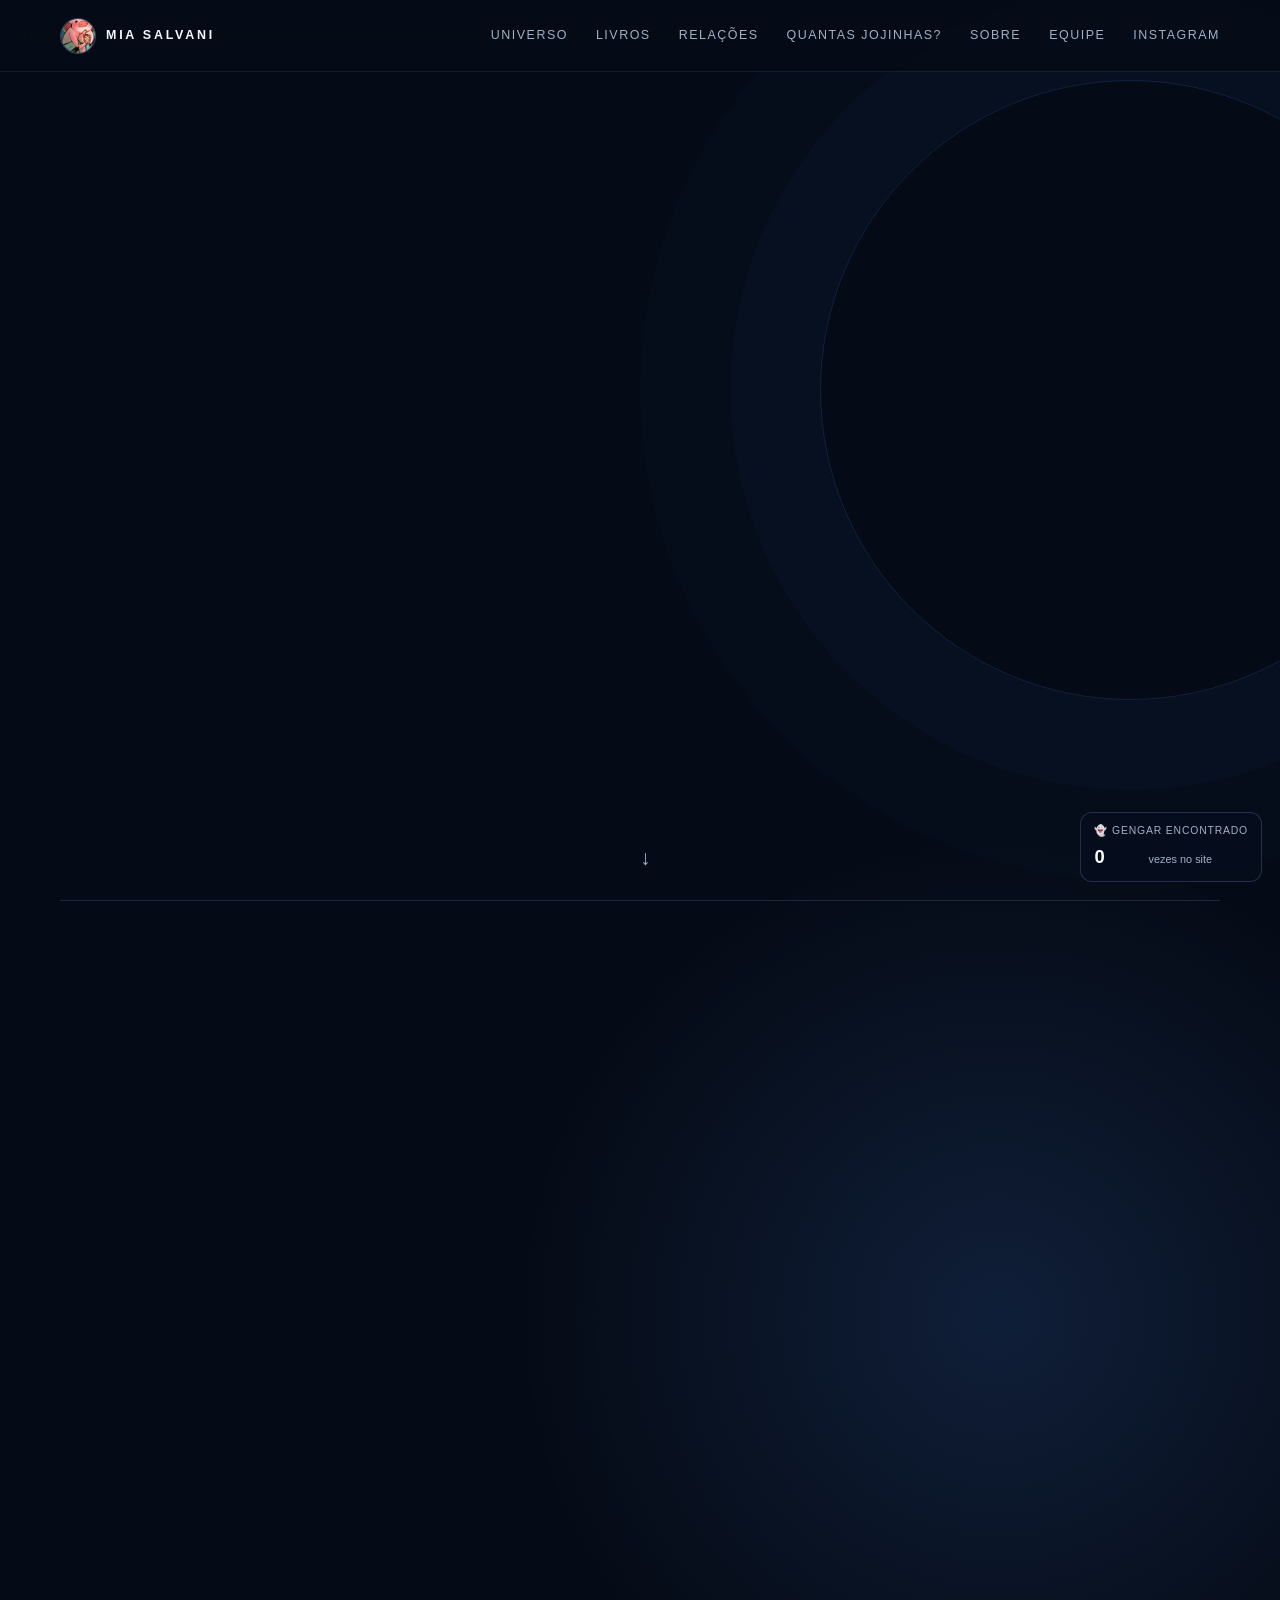
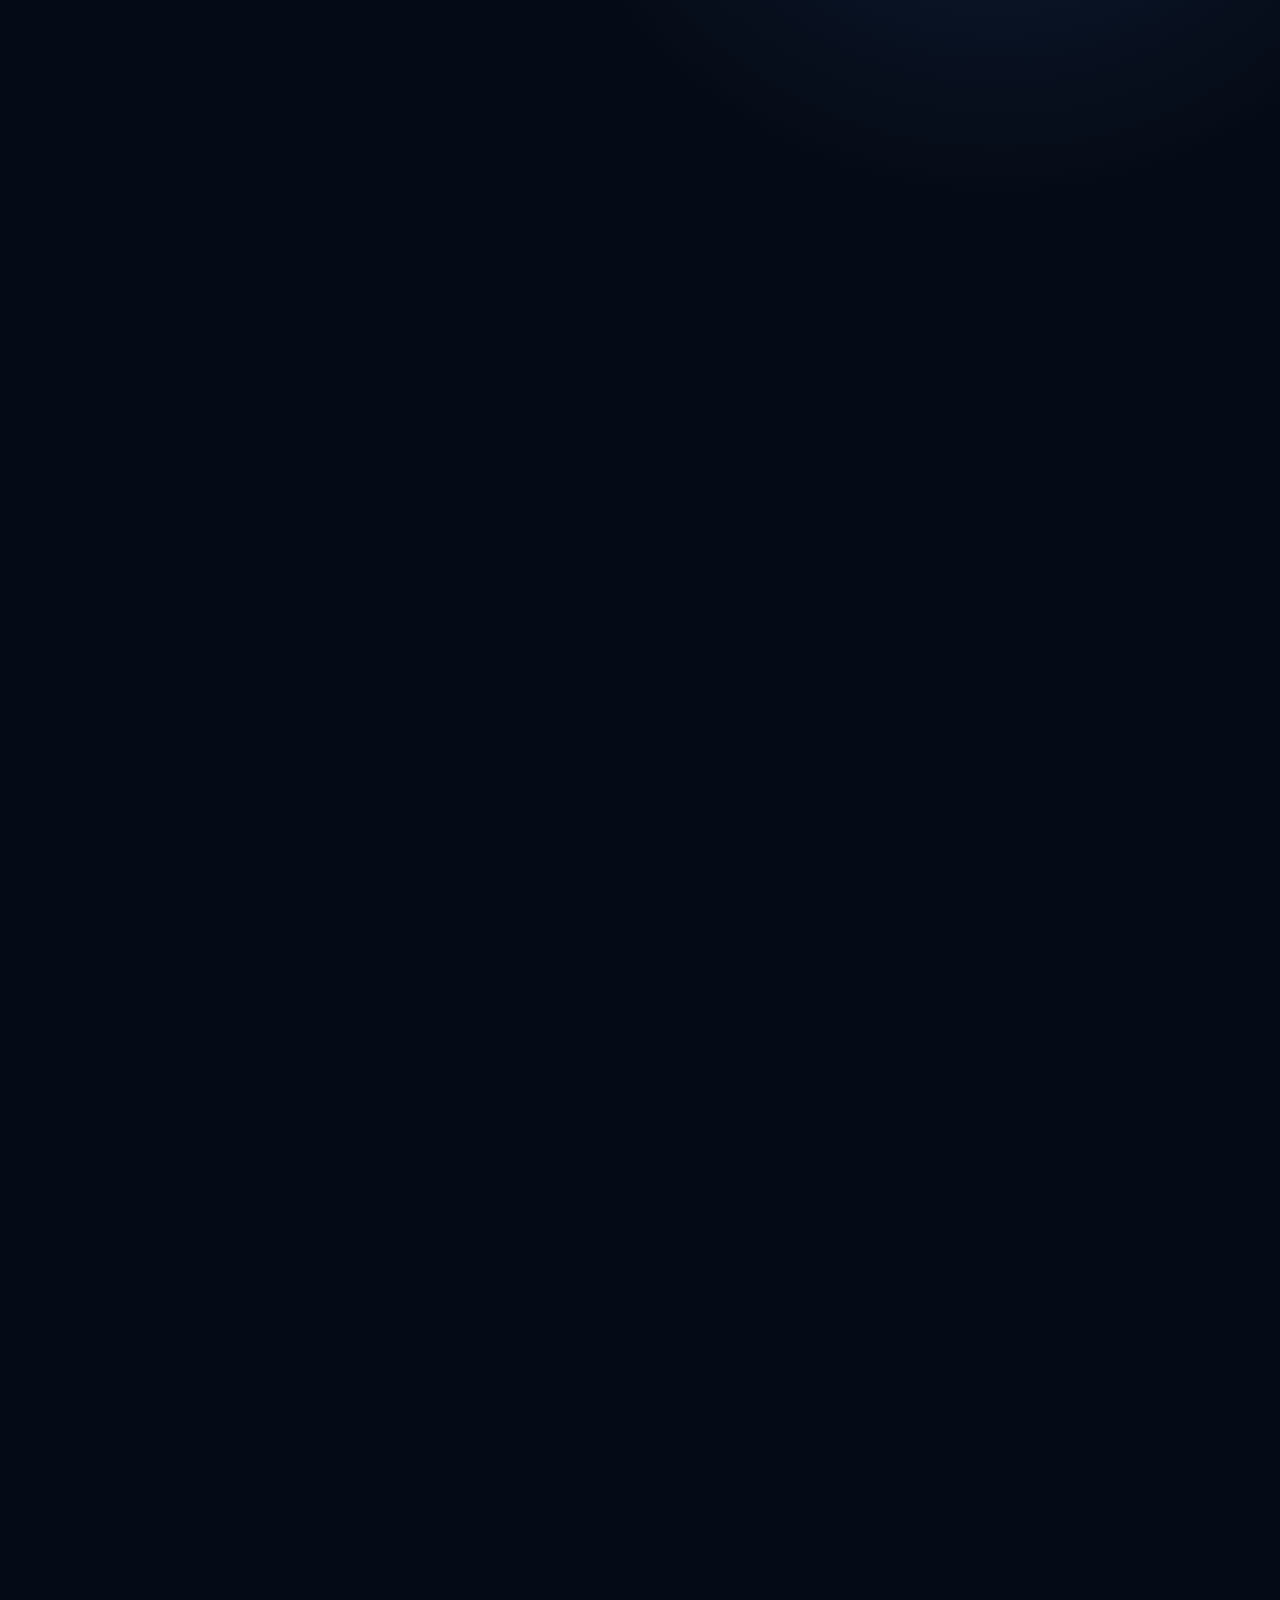
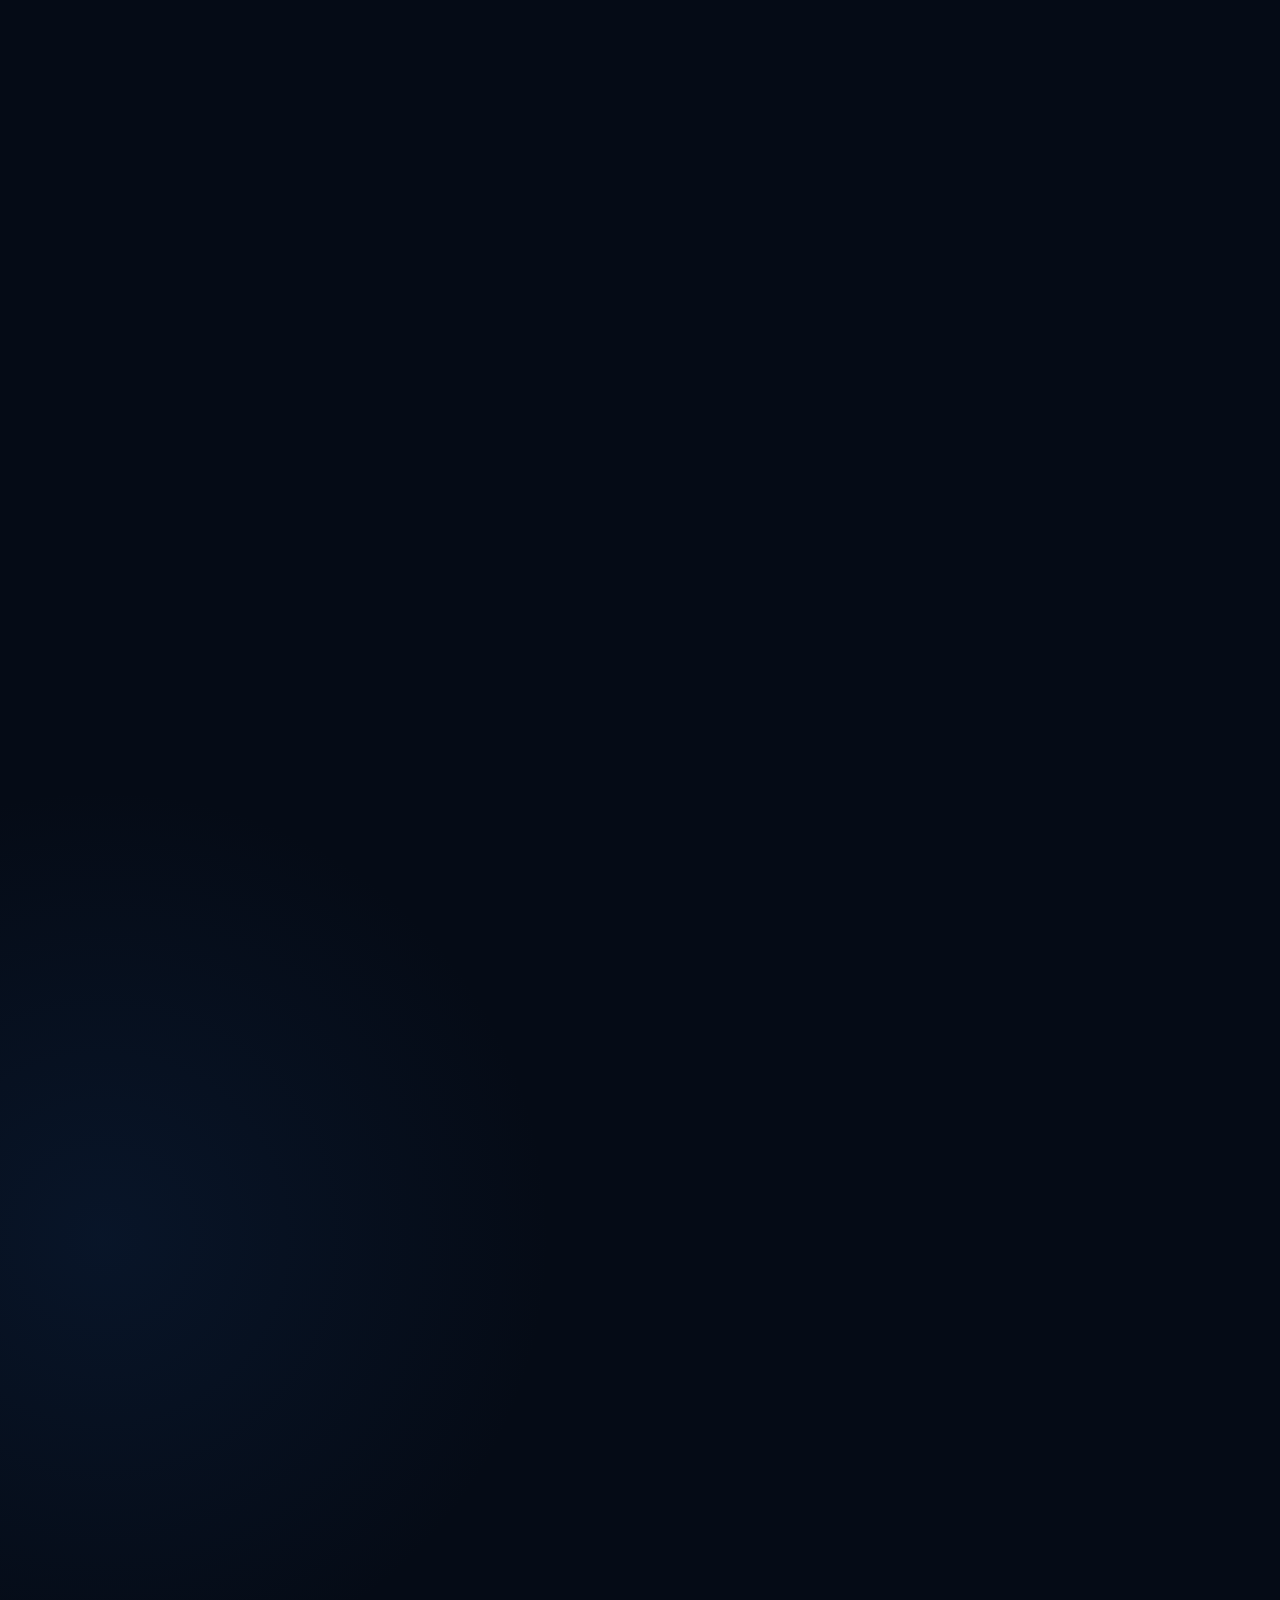
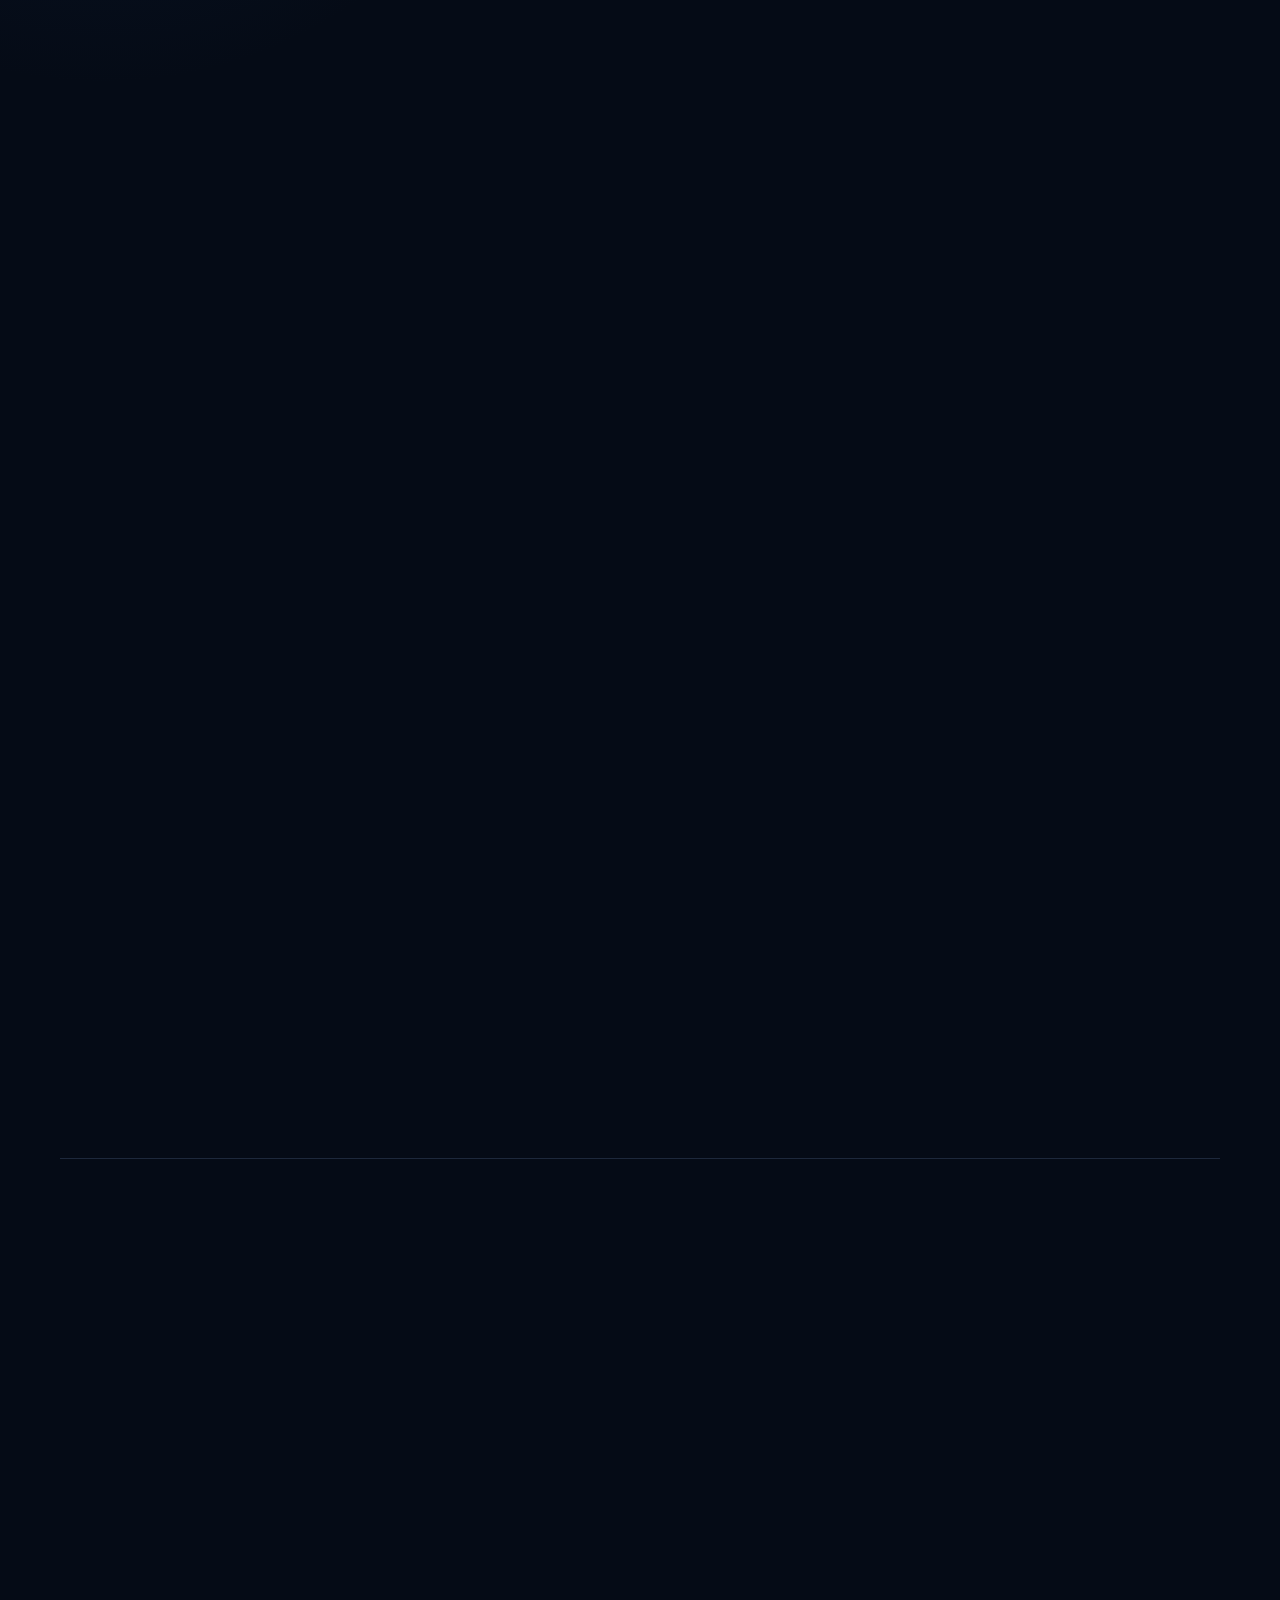
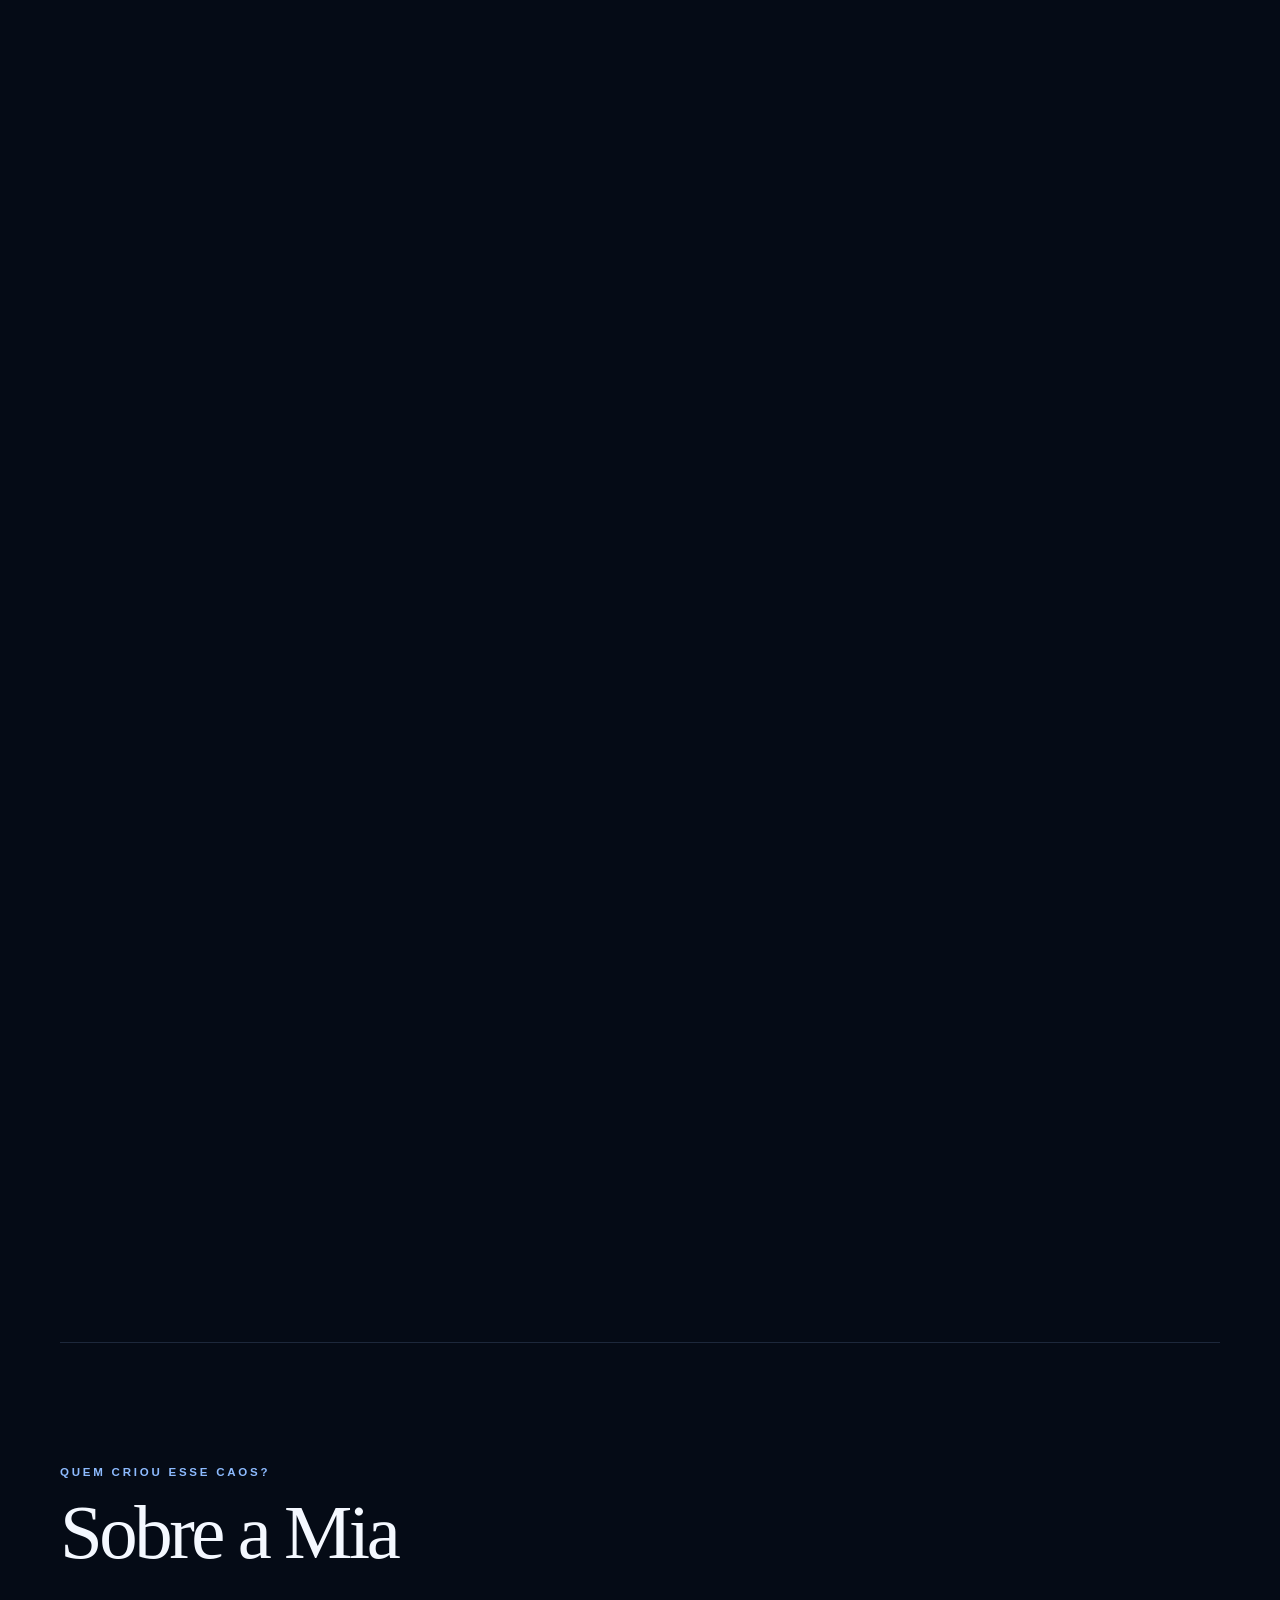
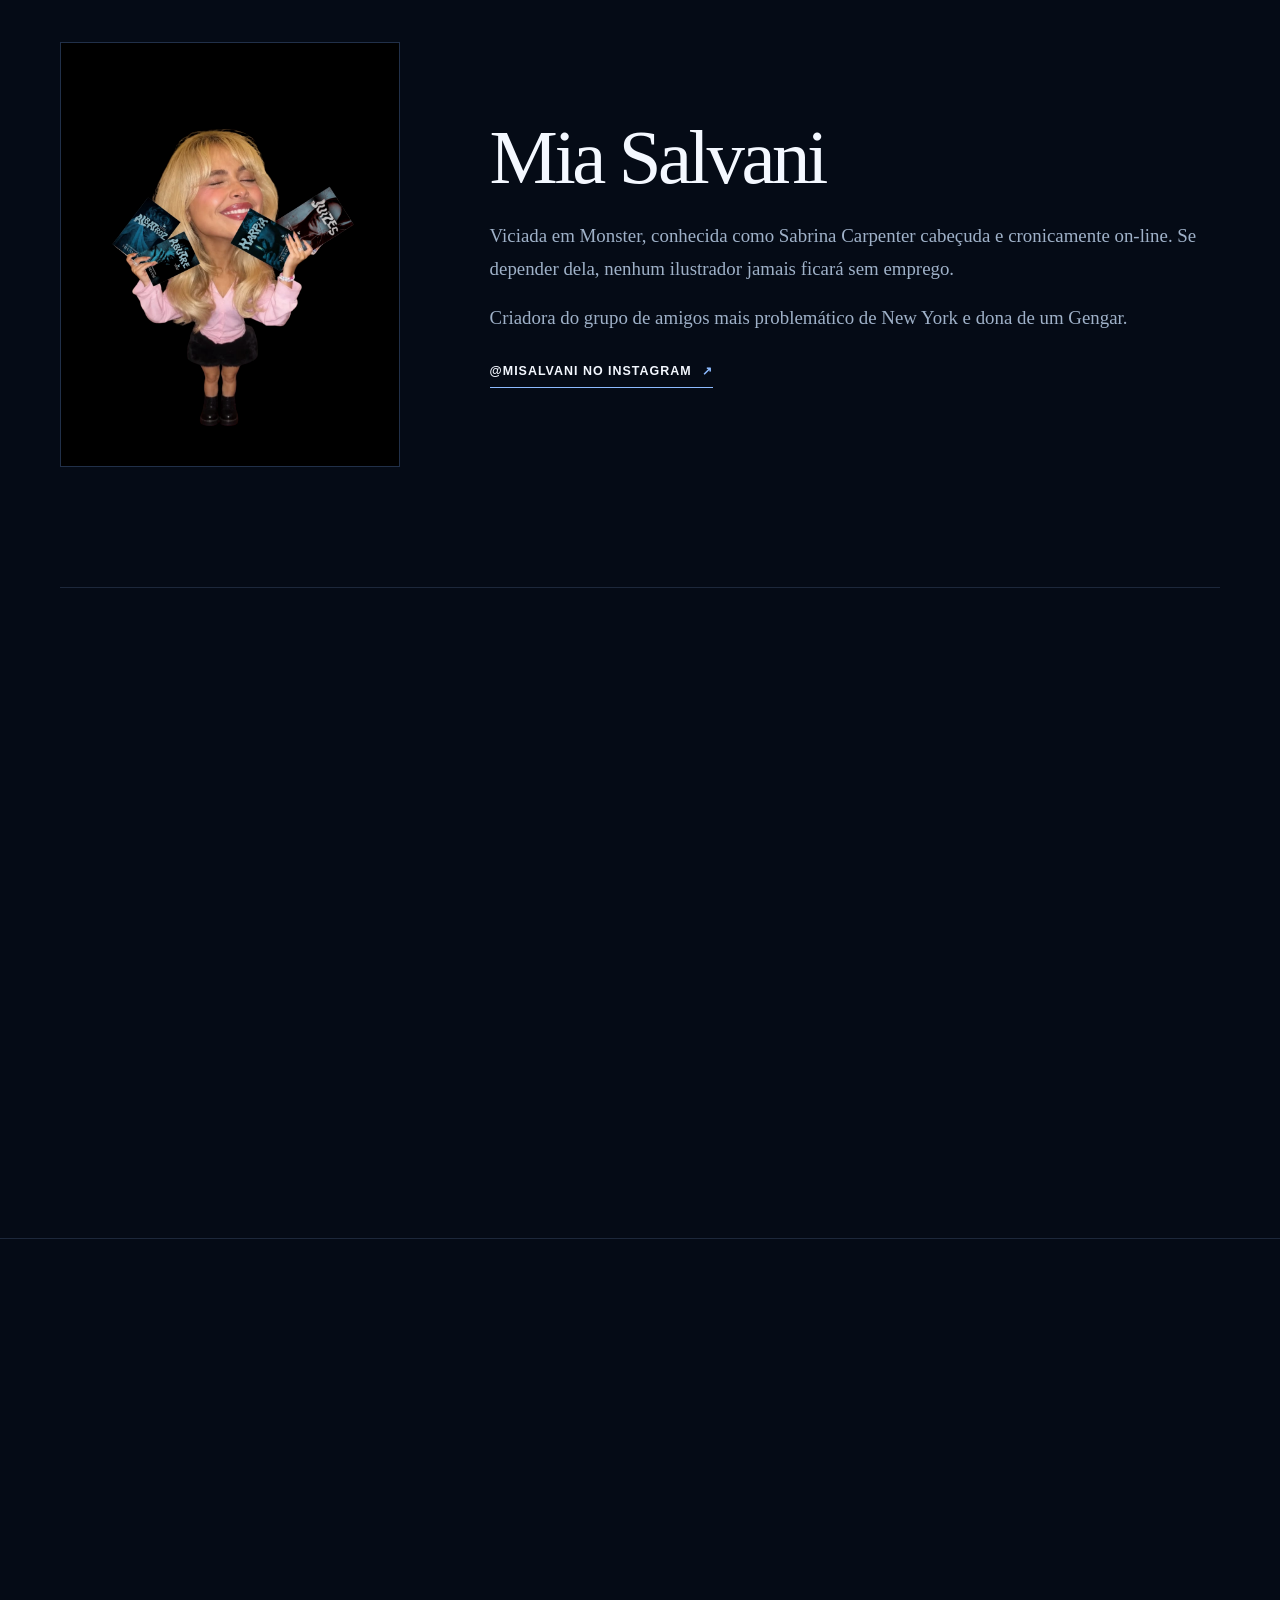
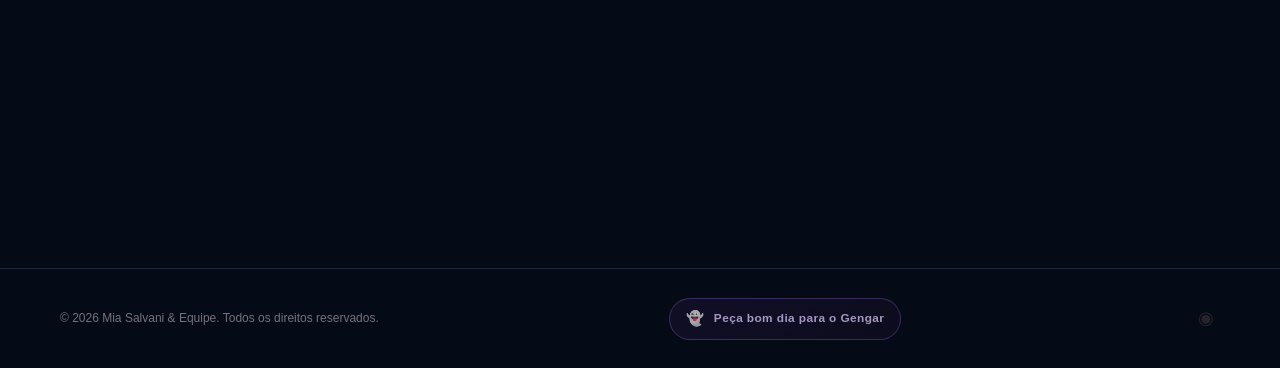
==== commit 61fe1efd: "Site oficial Mia Salvani - V3" ====
--- a/templates/index.html
+++ b/templates/index.html
@@ -47,6 +47,7 @@
             <a href="#universo" data-nav-section="universo">Universo</a>
             <a href="#livros" data-nav-section="livros">Livros</a>
             <a href="#relacoes" data-nav-section="relacoes">Relações</a>
+            <a href="#jojinhas" data-nav-section="jojinhas">Quantas Jojinhas?</a>
             <a href="#sobre" data-nav-section="sobre">Sobre</a>
             <a href="#equipe" data-nav-section="equipe">Equipe</a>
             <a href="https://www.instagram.com/misalvani/" target="_blank" rel="noopener noreferrer">Instagram</a>
@@ -564,6 +565,59 @@
             </div>
         </section>
 
+
+        <!-- Jojômetro: compara a altura do leitor com uma Jojinha oficial de 1,50 m. -->
+        <section class="jojometro-section section-shell" id="jojinhas">
+            <div class="section-heading reveal">
+                <p class="eyebrow">UNIDADE OFICIAL DE MEDIDA</p>
+                <h2>Descubra quantas Jojinhas de altura você tem</h2>
+                <p>Uma Jojinha possui exatamente <strong>1,50 m</strong>. Informe sua altura para descobrir seu índice oficial de Jojinhas.</p>
+            </div>
+
+            <div class="jojometro-card reveal">
+                <div class="jojometro-controls">
+                    <label for="alturaLeitor">Qual é a sua altura?</label>
+                    <div class="jojometro-input-row">
+                        <input id="alturaLeitor" type="text" inputmode="decimal" autocomplete="off" placeholder="Ex.: 1,78 ou 178" aria-describedby="alturaAjuda">
+                        <button class="btn btn-primary" id="calcularJojinhas" type="button">Calcular</button>
+                    </div>
+                    <small id="alturaAjuda">Você pode digitar em metros (1,78) ou centímetros (178).</small>
+
+                    <div class="jojometro-result" id="jojometroResult" aria-live="polite">
+                        <span class="jojometro-result-label">SEU RESULTADO</span>
+                        <strong id="jojometroMensagem">Digite sua altura para começar.</strong>
+                        <p id="jojometroIndice">A Jojinha oficial está esperando.</p>
+                    </div>
+                </div>
+
+                <div class="height-comparison" id="heightComparison" aria-label="Comparador visual de altura">
+                    <div class="height-scale" aria-hidden="true">
+                        <span style="bottom:100%">220</span>
+                        <span style="bottom:68.18%">150</span>
+                        <span style="bottom:45.45%">100</span>
+                        <span style="bottom:22.73%">50</span>
+                        <span style="bottom:0">0 cm</span>
+                    </div>
+                    <div class="jojo-line" aria-hidden="true"><span>1 JOJINHA · 150 CM</span></div>
+
+                    <div class="height-person jojo-person">
+                        <div class="person-label"><strong>JOJINHA</strong><span>150 cm</span></div>
+                        <div class="person-silhouette female-silhouette" aria-hidden="true">
+                            <span class="sil-head"></span><span class="sil-hair"></span><span class="sil-body"></span><span class="sil-skirt"></span><span class="sil-leg left"></span><span class="sil-leg right"></span>
+                        </div>
+                    </div>
+
+                    <div class="height-person reader-person" id="readerPerson">
+                        <div class="person-label"><strong>VOCÊ</strong><span id="readerHeightLabel">— cm</span></div>
+                        <div class="person-silhouette reader-silhouette" aria-hidden="true">
+                            <span class="sil-head"></span><span class="sil-body"></span><span class="sil-arm left"></span><span class="sil-arm right"></span><span class="sil-leg left"></span><span class="sil-leg right"></span>
+                        </div>
+                    </div>
+                    <div class="height-floor" aria-hidden="true"></div>
+                </div>
+            </div>
+        </section>
+
         <!-- Sobre a autora -->
         <section class="about-section section-shell" id="sobre">
             <div class="section-heading">
@@ -573,7 +627,7 @@
 
             <div class="about-author">
                 <div class="about-author-photo">
-                    <img src="/static/images/mia.png" alt="Retrato de Mia Salvani, autora de Cisnes de New York" loading="lazy" decoding="async">
+                    <img src="/static/images/foto-nova.png" alt="Retrato de Mia Salvani, autora de Cisnes de New York" loading="lazy" decoding="async">
                 </div>
                 <div class="about-author-copy">
                     <h3>Mia Salvani</h3>
--- a/static/css/style.css
+++ b/static/css/style.css
@@ -1665,3 +1665,4 @@
         border-radius: 0;
     }
 }
+\n\n/* Jojômetro */\n.jojometro-section { overflow: hidden; }\n.jojometro-card { display:grid; grid-template-columns:minmax(280px,.8fr) minmax(420px,1.2fr); gap:40px; padding:32px; border:1px solid rgba(181,156,255,.16); background:linear-gradient(145deg,rgba(139,92,246,.08),rgba(8,8,13,.82)); }\n.jojometro-controls { align-self:center; }\n.jojometro-controls label { display:block; margin-bottom:10px; font-weight:700; font-size:1.05rem; }\n.jojometro-input-row { display:flex; gap:10px; }\n.jojometro-input-row input { min-width:0; flex:1; padding:14px 16px; border:1px solid rgba(255,255,255,.16); background:rgba(0,0,0,.28); color:#fff; font:inherit; outline:none; }\n.jojometro-input-row input:focus { border-color:var(--blue-soft); box-shadow:0 0 0 3px rgba(139,92,246,.12); }\n.jojometro-controls small { display:block; margin-top:9px; color:var(--muted); }\n.jojometro-result { margin-top:26px; padding:20px; border-left:3px solid var(--blue-soft); background:rgba(255,255,255,.035); }\n.jojometro-result-label { display:block; margin-bottom:8px; color:var(--blue-soft); font-size:.72rem; font-weight:800; letter-spacing:.16em; }\n.jojometro-result strong { display:block; font-size:clamp(1.15rem,2vw,1.55rem); line-height:1.25; }\n.jojometro-result p { margin:8px 0 0; color:var(--muted); }\n.jojometro-result.is-error { border-left-color:#ff668a; }\n\n.height-comparison { --chart-height:420px; position:relative; height:var(--chart-height); min-width:0; border:1px solid rgba(255,255,255,.09); background:repeating-linear-gradient(to top,rgba(255,255,255,.045) 0,rgba(255,255,255,.045) 1px,transparent 1px,transparent calc(var(--chart-height) / 22)); overflow:hidden; }\n.height-scale { position:absolute; inset:18px auto 18px 10px; width:42px; color:rgba(255,255,255,.42); font-size:.65rem; }\n.height-scale span { position:absolute; transform:translateY(50%); }\n.height-floor { position:absolute; left:48px; right:12px; bottom:18px; height:2px; background:rgba(255,255,255,.35); }\n.jojo-line { position:absolute; z-index:1; left:48px; right:12px; bottom:calc(18px + (100% - 36px) * .6818); border-top:1px dashed rgba(181,156,255,.72); }\n.jojo-line span { position:absolute; right:4px; bottom:5px; padding:3px 7px; background:#121018; color:var(--blue-soft); font-size:.62rem; font-weight:800; letter-spacing:.08em; }\n.height-person { position:absolute; z-index:2; bottom:20px; width:34%; height:calc((100% - 36px) * .6818); transition:height .45s cubic-bezier(.2,.8,.2,1); }\n.jojo-person { left:17%; }\n.reader-person { right:10%; height:calc((100% - 36px) * .6818); }\n.person-label { position:absolute; left:50%; bottom:calc(100% + 8px); transform:translateX(-50%); display:flex; flex-direction:column; align-items:center; white-space:nowrap; font-size:.72rem; }\n.person-label strong { color:#fff; letter-spacing:.08em; }\n.person-label span { color:var(--blue-soft); }\n.person-silhouette { position:absolute; left:50%; bottom:0; width:72px; height:100%; transform:translateX(-50%); }\n.person-silhouette span { position:absolute; display:block; background:#c6bbff; }\n.reader-silhouette span { background:#f2f0ff; }\n.sil-head { top:0; left:50%; width:28%; aspect-ratio:1; transform:translateX(-50%); border-radius:50%; }\n.sil-body { top:20%; left:50%; width:42%; height:39%; transform:translateX(-50%); border-radius:45% 45% 22% 22%; }\n.sil-hair { top:1%; left:50%; width:43%; height:30%; transform:translateX(-50%); border-radius:48% 48% 38% 38%; }\n.female-silhouette .sil-head { z-index:2; background:#d9d1ff; }\n.female-silhouette .sil-body { z-index:2; top:22%; width:38%; height:31%; }\n.sil-skirt { z-index:3; top:45%; left:50%; width:64%; height:23%; transform:translateX(-50%); clip-path:polygon(35% 0,65% 0,100% 100%,0 100%); }\n.sil-leg { bottom:0; width:13%; height:38%; border-radius:0 0 8px 8px; }\n.sil-leg.left { left:34%; transform:rotate(1deg); transform-origin:top; }\n.sil-leg.right { right:34%; transform:rotate(-1deg); transform-origin:top; }\n.female-silhouette .sil-leg { height:34%; }\n.sil-arm { top:25%; width:10%; height:35%; border-radius:10px; transform-origin:top; }\n.sil-arm.left { left:23%; transform:rotate(7deg); }\n.sil-arm.right { right:23%; transform:rotate(-7deg); }\n\n@media (max-width: 860px) {\n    .jojometro-card { grid-template-columns:1fr; padding:22px; }\n    .height-comparison { --chart-height:380px; }\n}\n@media (max-width: 520px) {\n    .jojometro-input-row { flex-direction:column; }\n    .height-comparison { --chart-height:330px; }\n    .height-person { width:40%; }\n    .jojo-person { left:12%; }\n    .reader-person { right:4%; }\n    .person-silhouette { width:58px; }\n    .jojo-line span { font-size:.55rem; }\n}\n
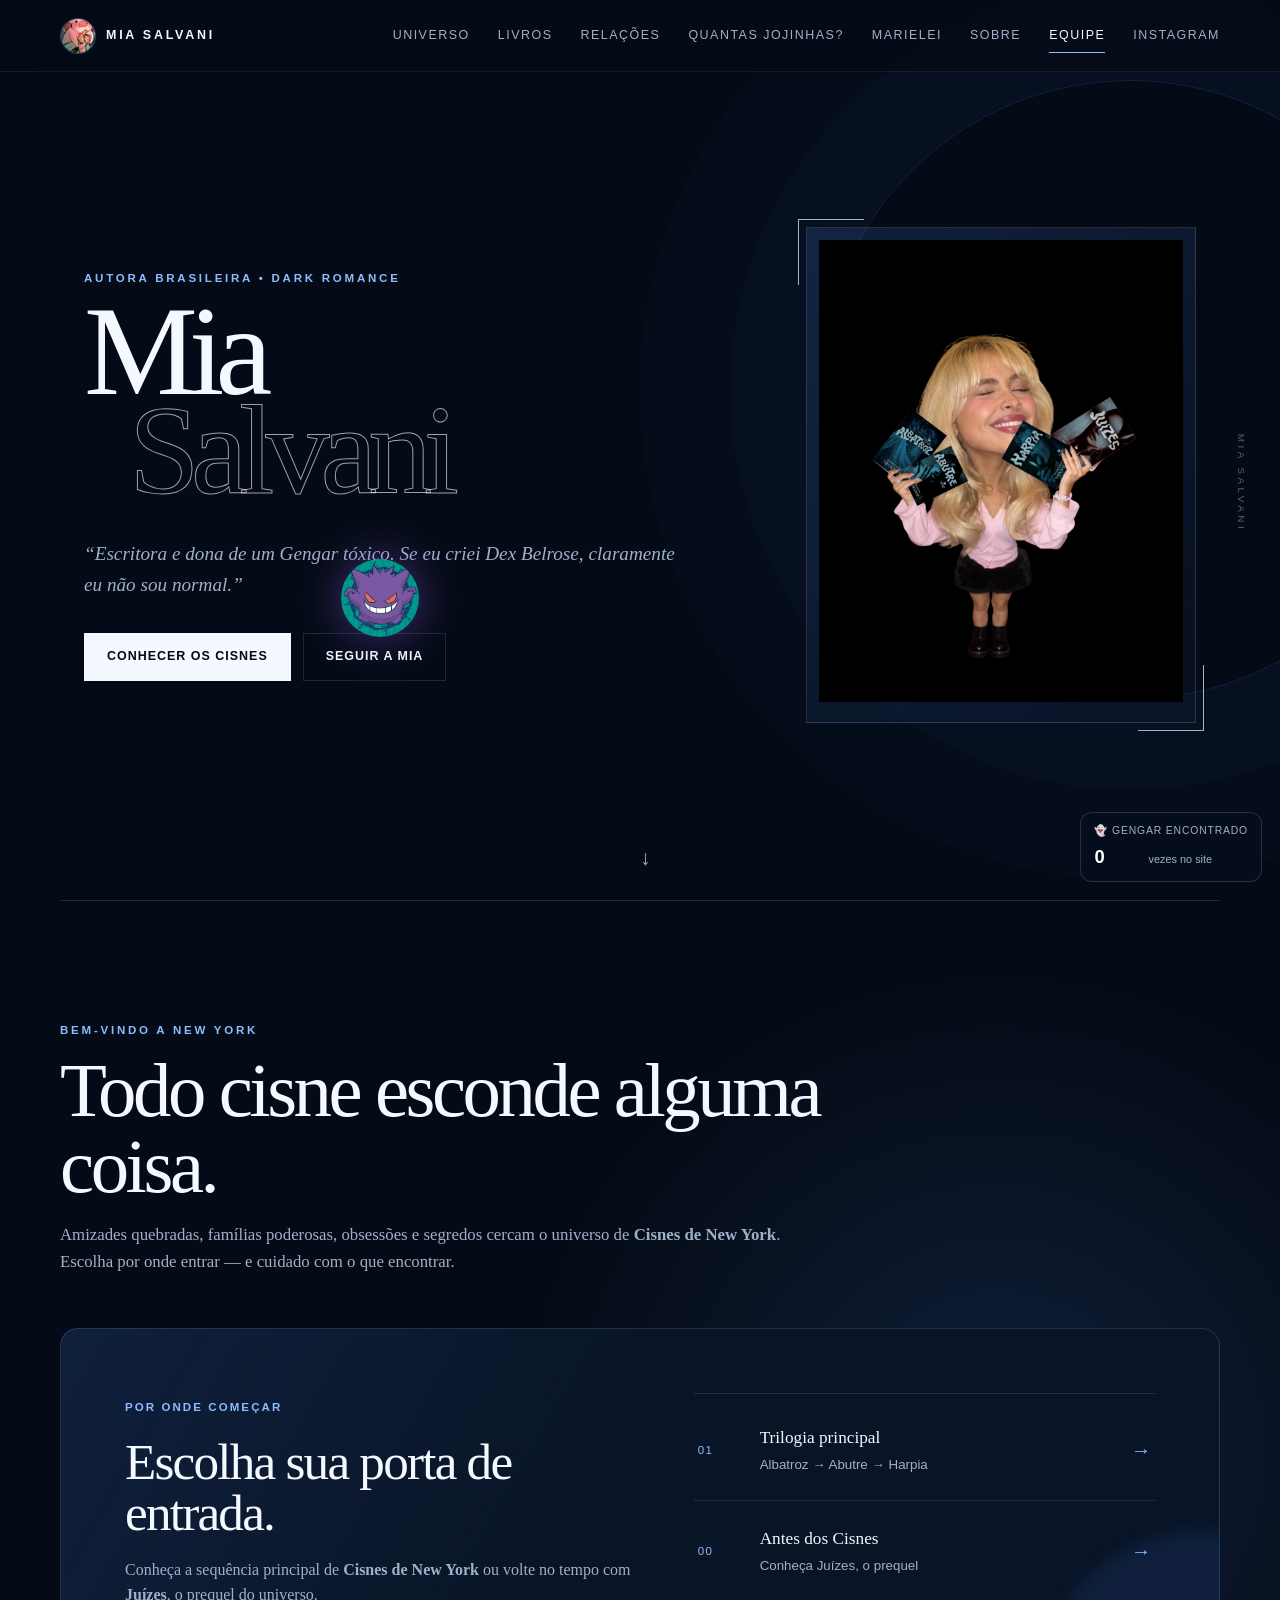
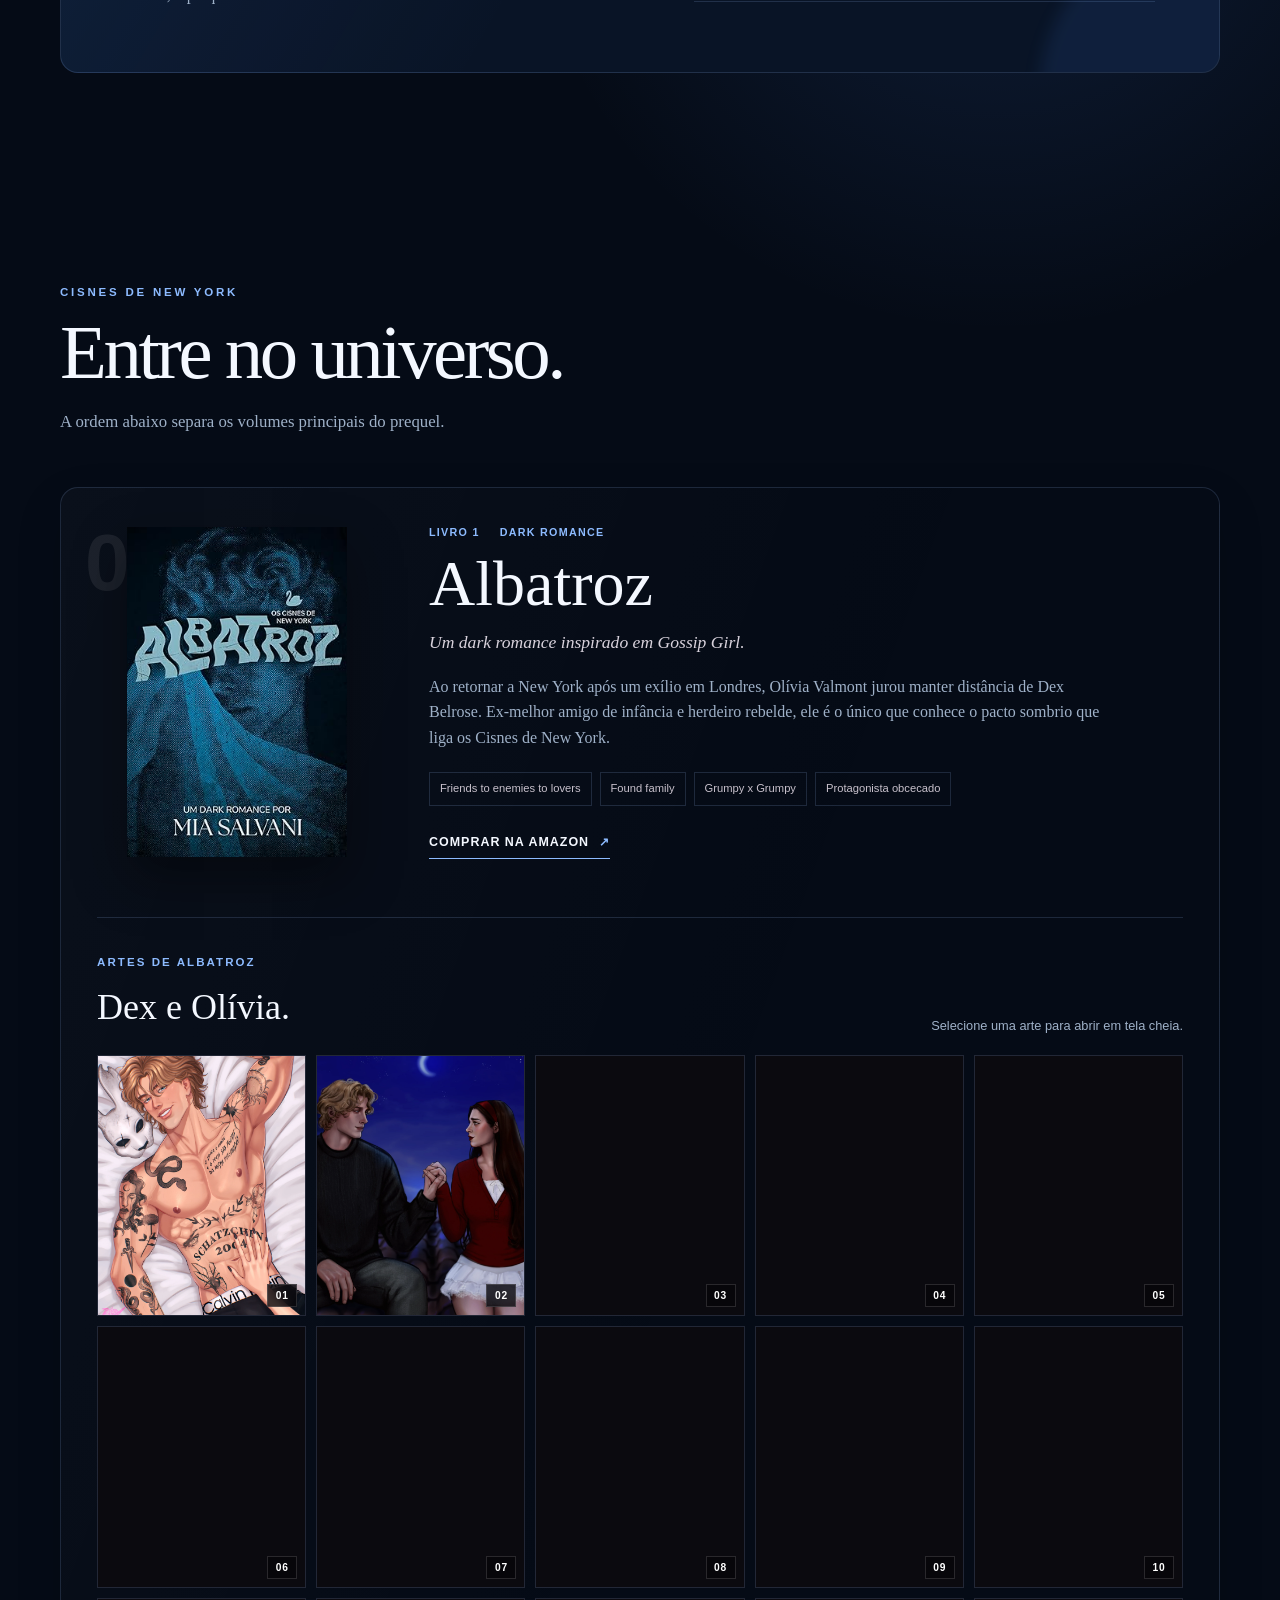
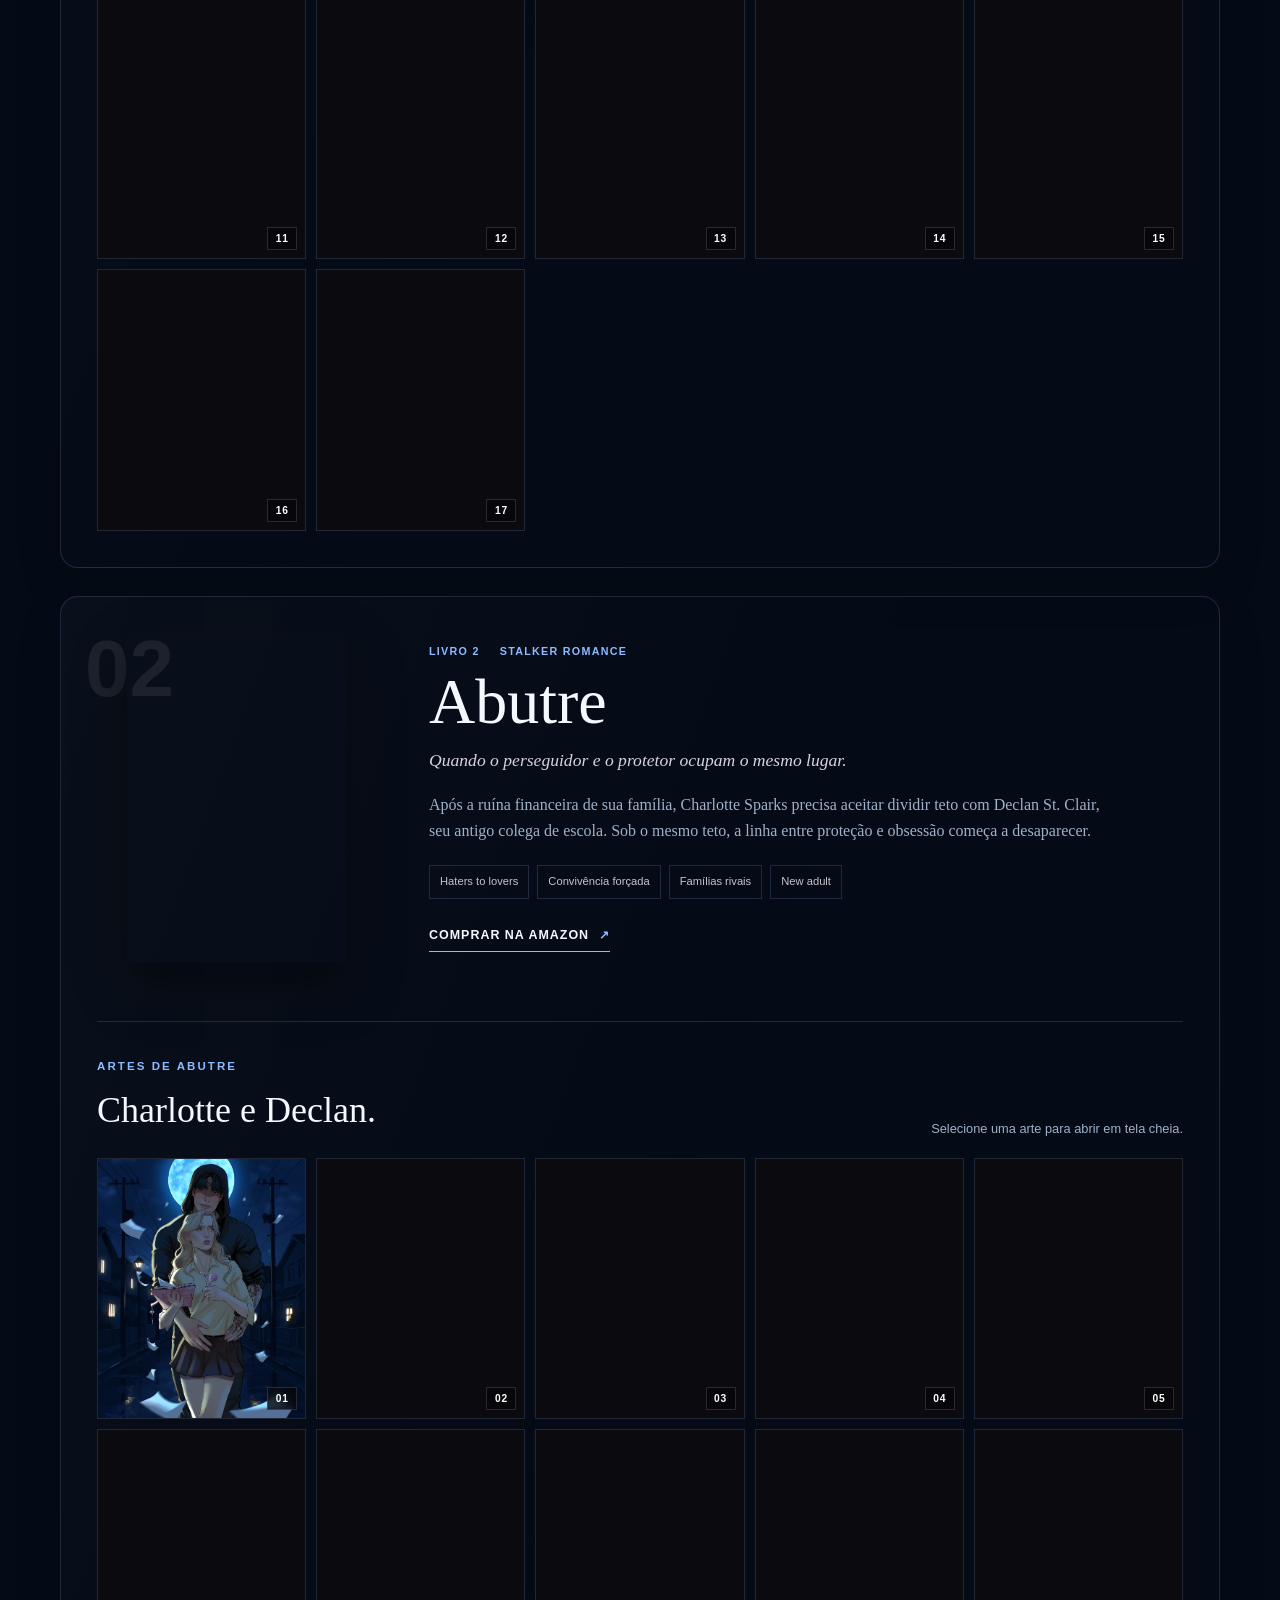
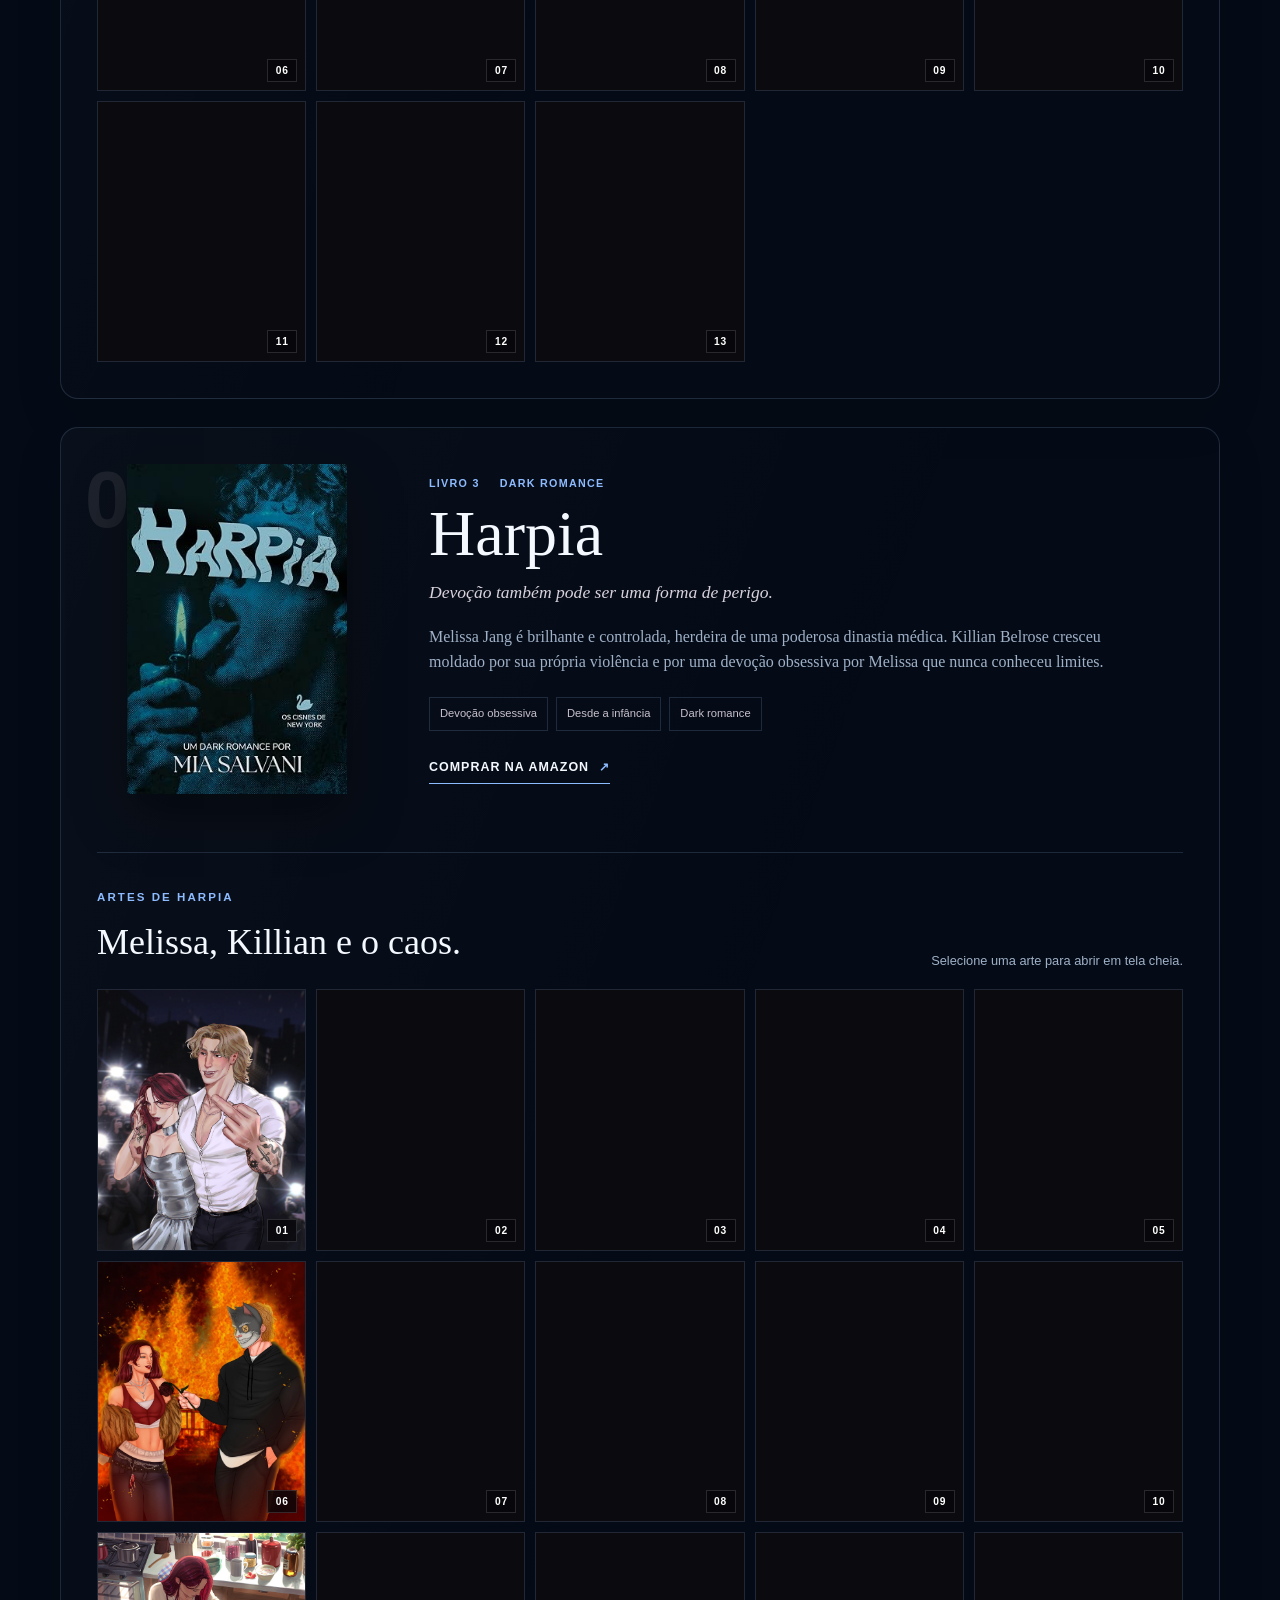
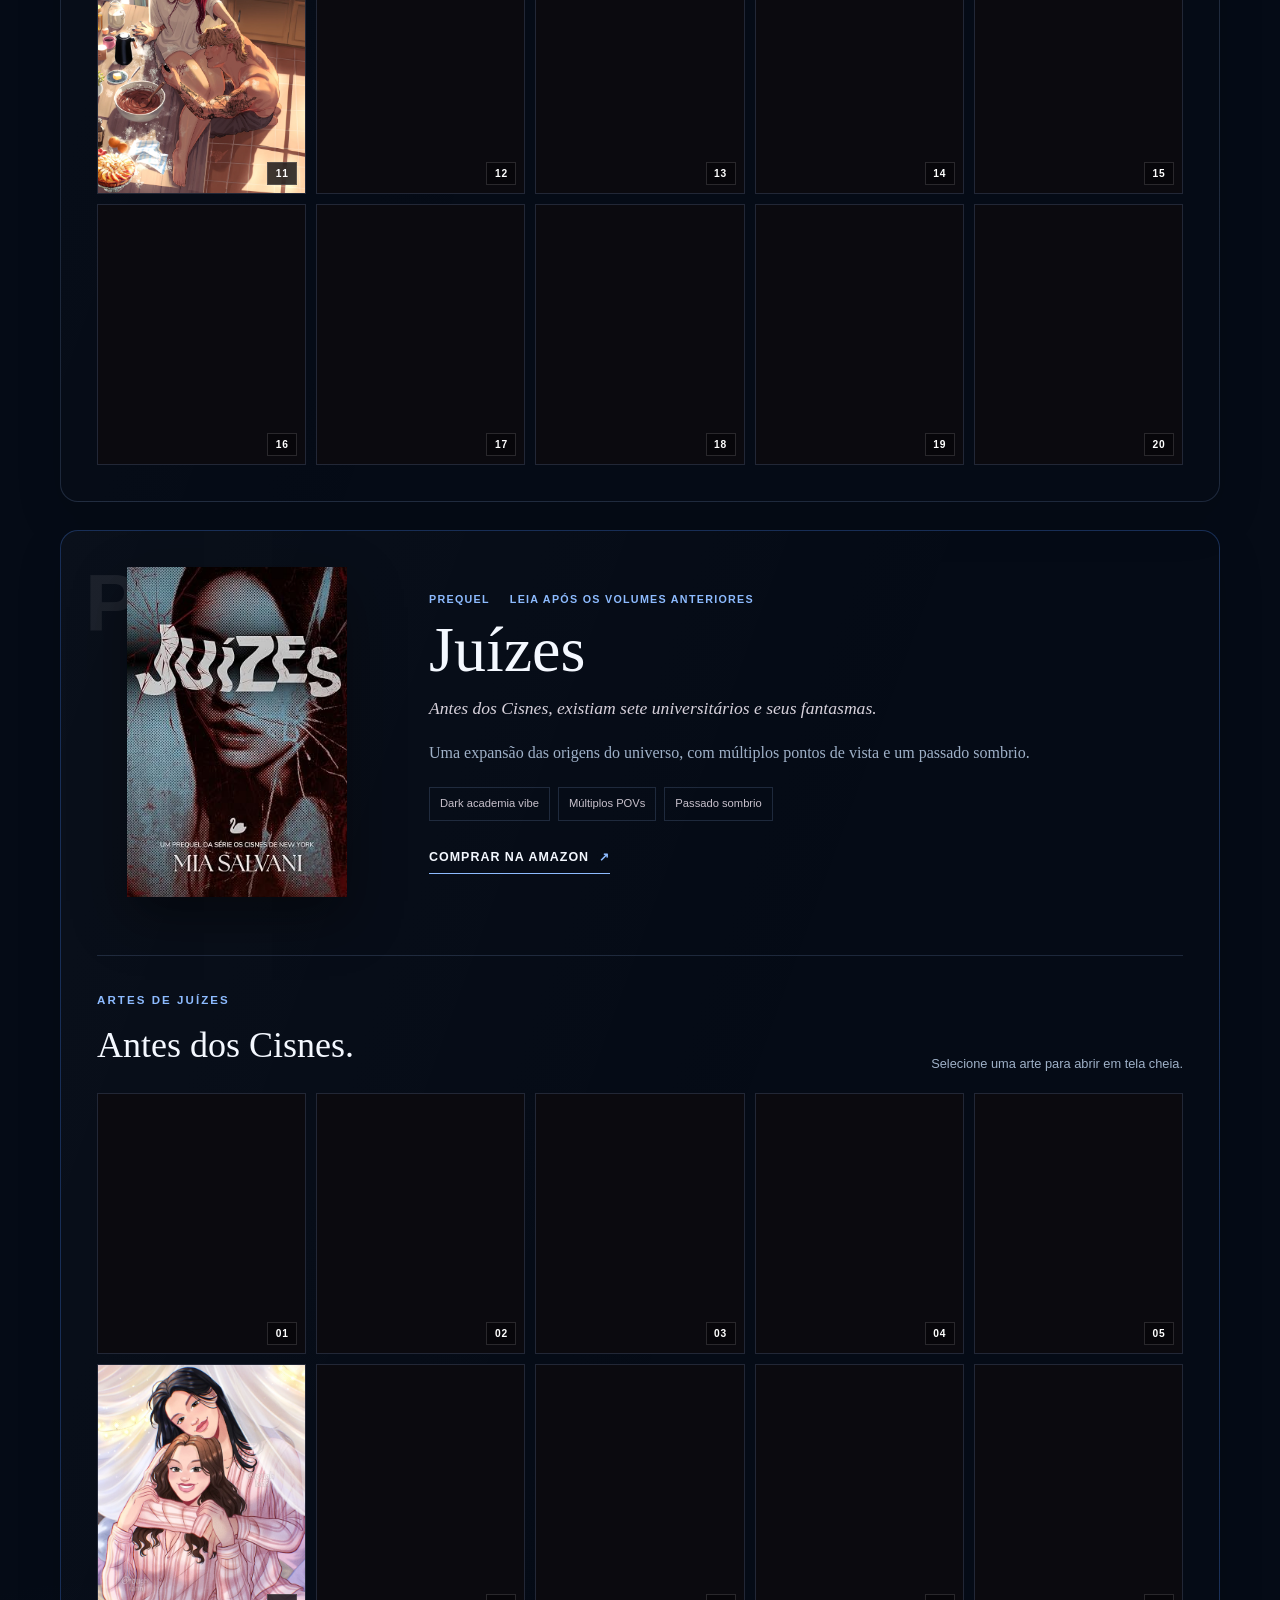
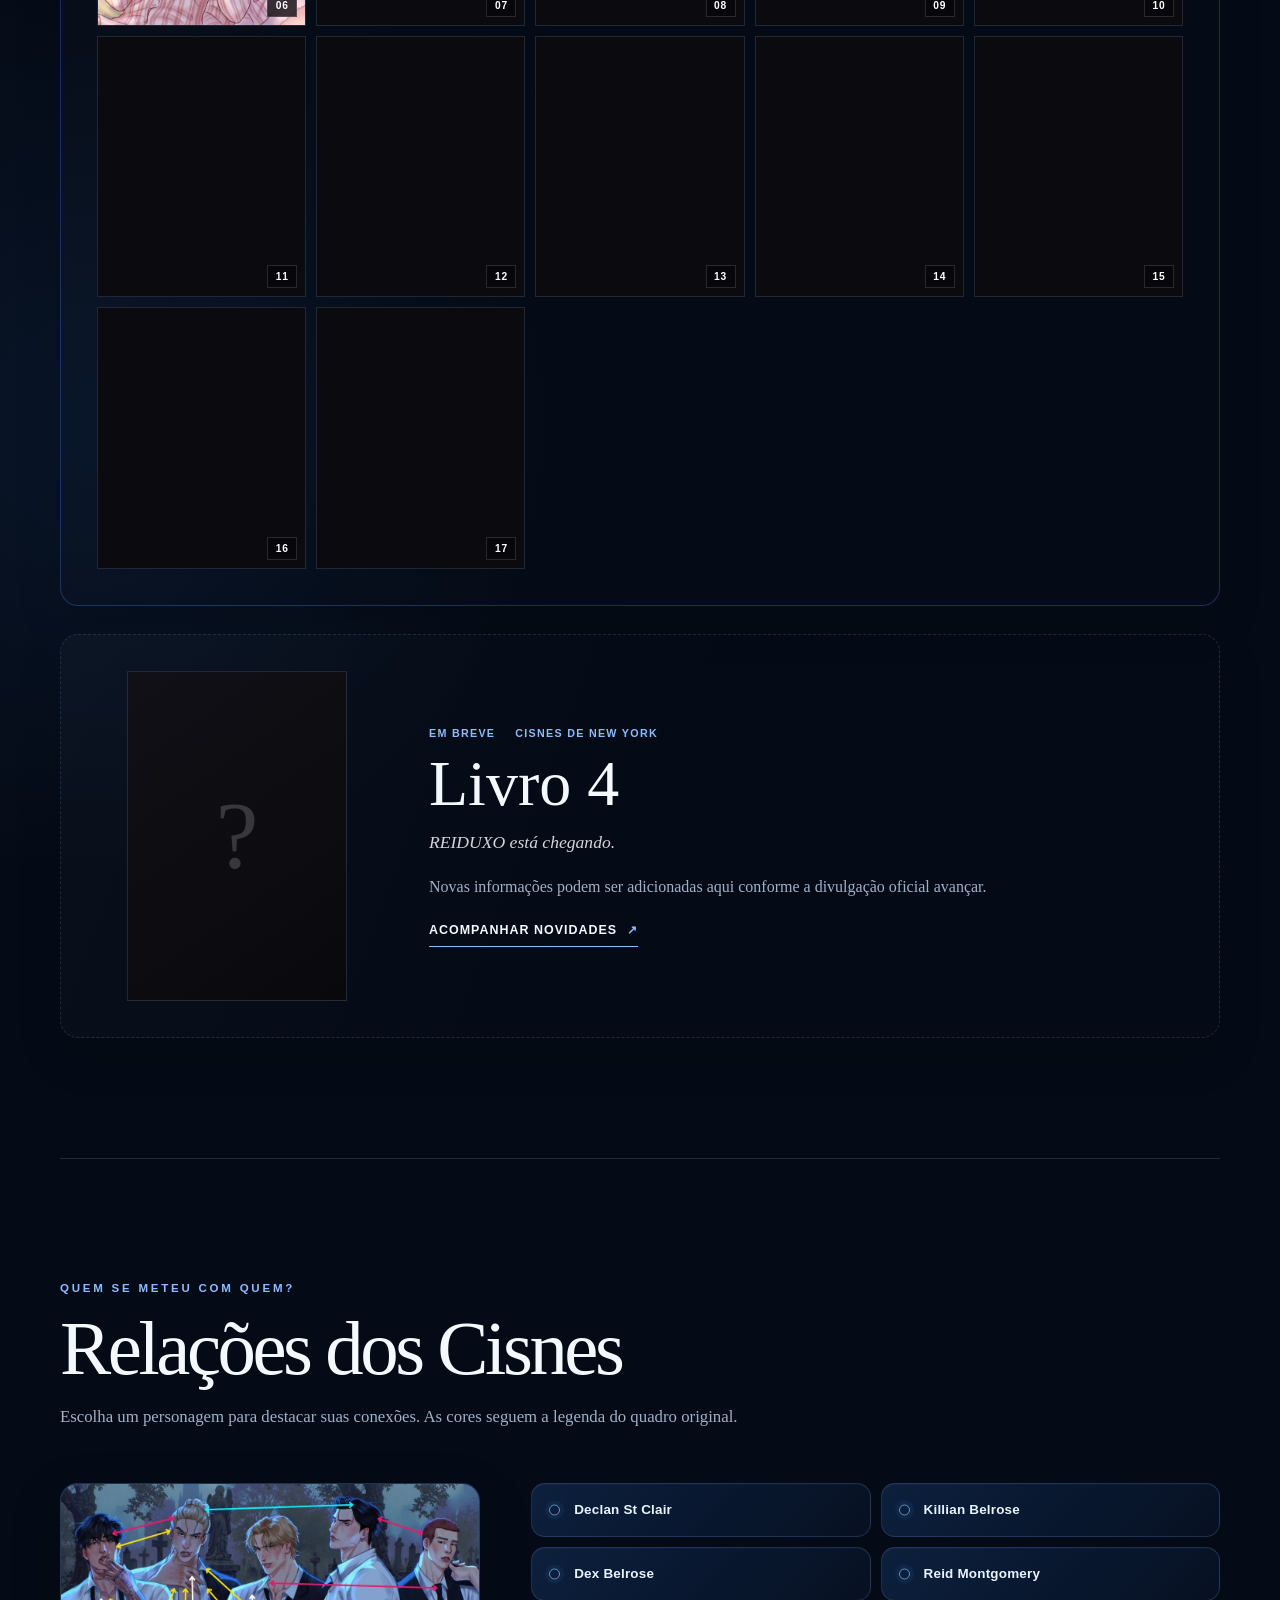
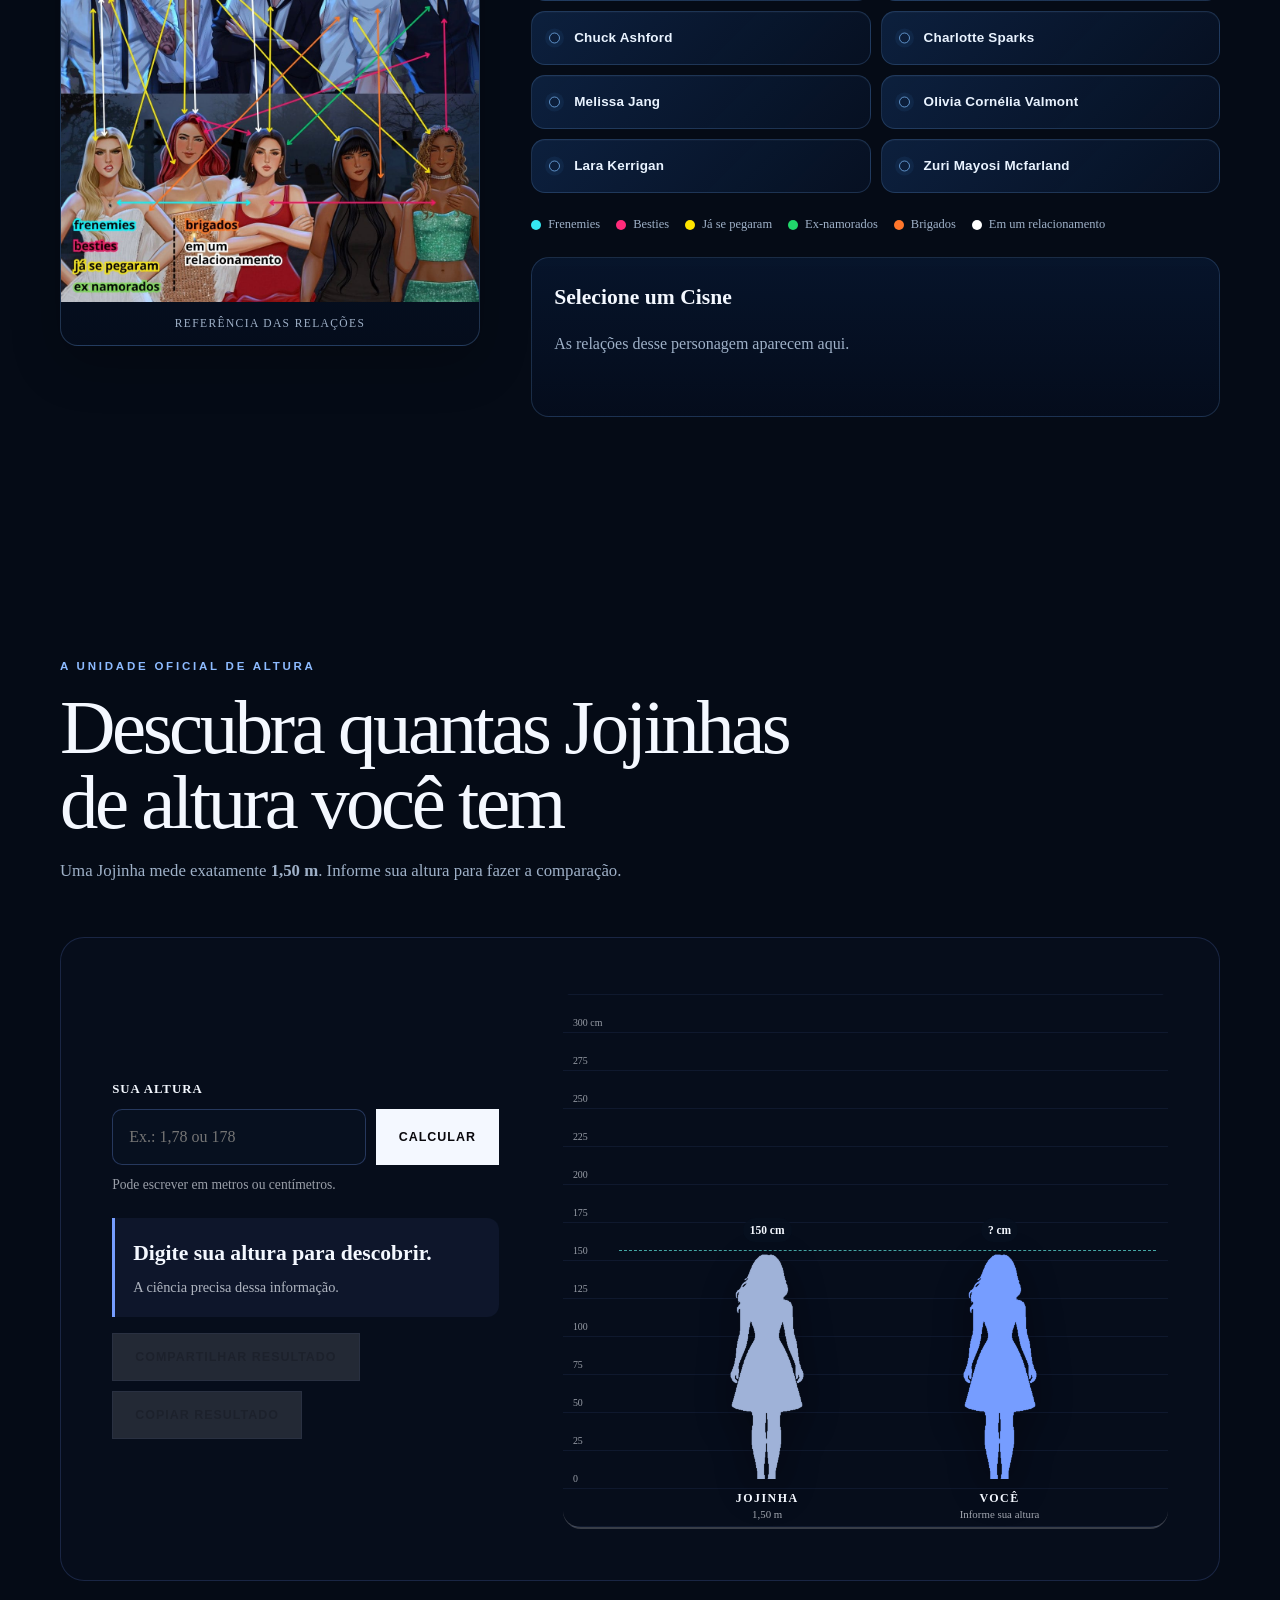
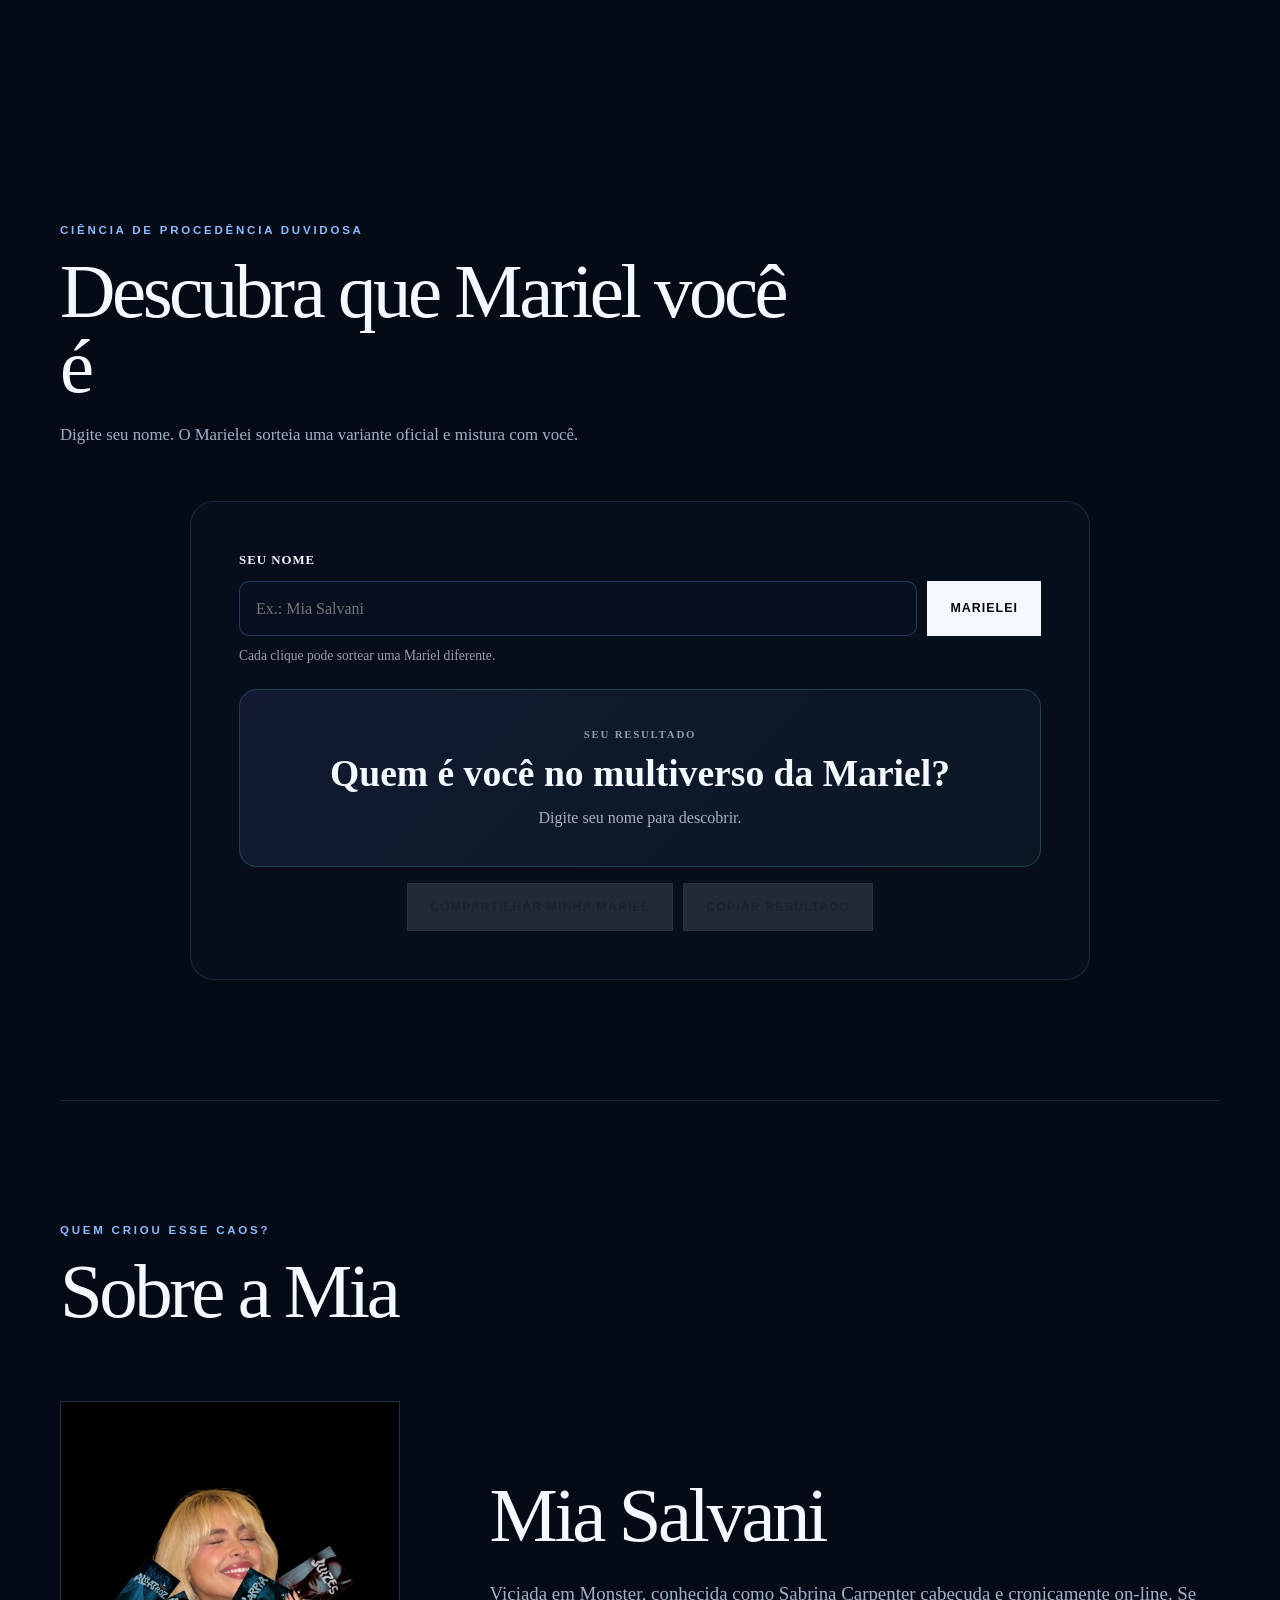
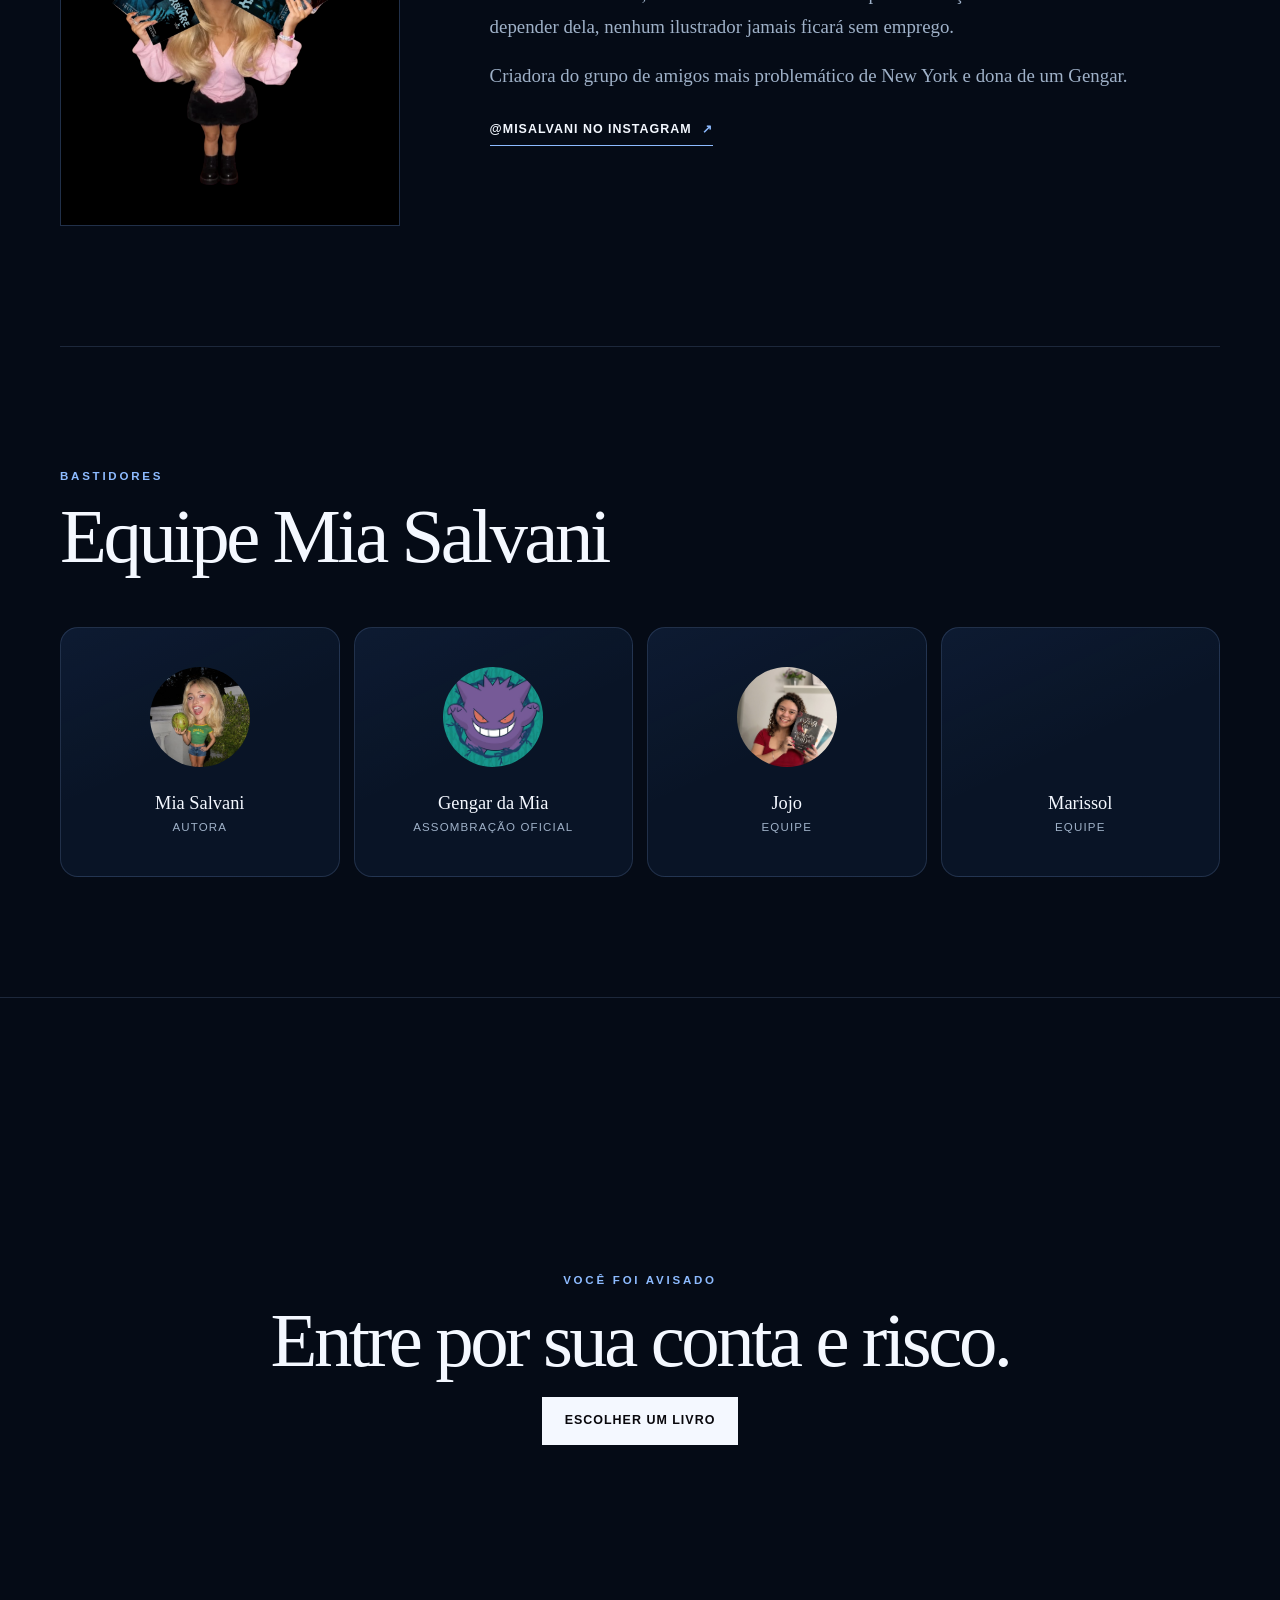
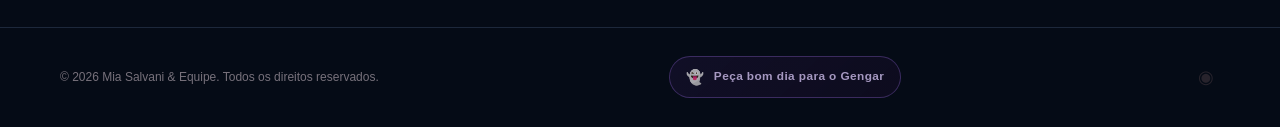
==== commit 5d9fc682: "Adiciona Jojometro e Marielei" ====
--- a/templates/index.html
+++ b/templates/index.html
@@ -47,7 +47,8 @@
             <a href="#universo" data-nav-section="universo">Universo</a>
             <a href="#livros" data-nav-section="livros">Livros</a>
             <a href="#relacoes" data-nav-section="relacoes">Relações</a>
-            <a href="#jojinhas" data-nav-section="jojinhas">Quantas Jojinhas?</a>
+            <a href="#jojometro" data-nav-section="jojometro">Quantas Jojinhas?</a>
+            <a href="#marielizador" data-nav-section="marielizador">Marielei</a>
             <a href="#sobre" data-nav-section="sobre">Sobre</a>
             <a href="#equipe" data-nav-section="equipe">Equipe</a>
             <a href="https://www.instagram.com/misalvani/" target="_blank" rel="noopener noreferrer">Instagram</a>
@@ -566,54 +567,75 @@
         </section>
 
 
-        <!-- Jojômetro: compara a altura do leitor com uma Jojinha oficial de 1,50 m. -->
-        <section class="jojometro-section section-shell" id="jojinhas">
+        <!-- Jojômetro -->
+        <section class="jojometro-section section-shell" id="jojometro">
             <div class="section-heading reveal">
-                <p class="eyebrow">UNIDADE OFICIAL DE MEDIDA</p>
+                <p class="eyebrow">A UNIDADE OFICIAL DE ALTURA</p>
                 <h2>Descubra quantas Jojinhas de altura você tem</h2>
-                <p>Uma Jojinha possui exatamente <strong>1,50 m</strong>. Informe sua altura para descobrir seu índice oficial de Jojinhas.</p>
+                <p>Uma Jojinha mede exatamente <strong>1,50 m</strong>. Informe sua altura para fazer a comparação.</p>
             </div>
 
             <div class="jojometro-card reveal">
                 <div class="jojometro-controls">
-                    <label for="alturaLeitor">Qual é a sua altura?</label>
+                    <label for="jojometroAltura">Sua altura</label>
                     <div class="jojometro-input-row">
-                        <input id="alturaLeitor" type="text" inputmode="decimal" autocomplete="off" placeholder="Ex.: 1,78 ou 178" aria-describedby="alturaAjuda">
-                        <button class="btn btn-primary" id="calcularJojinhas" type="button">Calcular</button>
-                    </div>
-                    <small id="alturaAjuda">Você pode digitar em metros (1,78) ou centímetros (178).</small>
-
-                    <div class="jojometro-result" id="jojometroResult" aria-live="polite">
-                        <span class="jojometro-result-label">SEU RESULTADO</span>
-                        <strong id="jojometroMensagem">Digite sua altura para começar.</strong>
-                        <p id="jojometroIndice">A Jojinha oficial está esperando.</p>
-                    </div>
-                </div>
-
-                <div class="height-comparison" id="heightComparison" aria-label="Comparador visual de altura">
-                    <div class="height-scale" aria-hidden="true">
-                        <span style="bottom:100%">220</span>
-                        <span style="bottom:68.18%">150</span>
-                        <span style="bottom:45.45%">100</span>
-                        <span style="bottom:22.73%">50</span>
-                        <span style="bottom:0">0 cm</span>
-                    </div>
-                    <div class="jojo-line" aria-hidden="true"><span>1 JOJINHA · 150 CM</span></div>
-
-                    <div class="height-person jojo-person">
-                        <div class="person-label"><strong>JOJINHA</strong><span>150 cm</span></div>
-                        <div class="person-silhouette female-silhouette" aria-hidden="true">
-                            <span class="sil-head"></span><span class="sil-hair"></span><span class="sil-body"></span><span class="sil-skirt"></span><span class="sil-leg left"></span><span class="sil-leg right"></span>
-                        </div>
-                    </div>
-
-                    <div class="height-person reader-person" id="readerPerson">
-                        <div class="person-label"><strong>VOCÊ</strong><span id="readerHeightLabel">— cm</span></div>
-                        <div class="person-silhouette reader-silhouette" aria-hidden="true">
-                            <span class="sil-head"></span><span class="sil-body"></span><span class="sil-arm left"></span><span class="sil-arm right"></span><span class="sil-leg left"></span><span class="sil-leg right"></span>
-                        </div>
-                    </div>
-                    <div class="height-floor" aria-hidden="true"></div>
+                        <input id="jojometroAltura" type="text" inputmode="decimal" placeholder="Ex.: 1,78 ou 178" maxlength="6" autocomplete="off">
+                        <button class="btn btn-primary" id="jojometroCalcular" type="button">Calcular</button>
+                    </div>
+                    <p class="jojometro-help">Pode escrever em metros ou centímetros.</p>
+                    <div class="jojometro-result" id="jojometroResultado" aria-live="polite">
+                        <strong>Digite sua altura para descobrir.</strong>
+                        <span>A ciência precisa dessa informação.</span>
+                    </div>
+                    <div class="brincadeira-actions">
+                        <button class="btn btn-secondary" id="jojometroCompartilhar" type="button" disabled>Compartilhar resultado</button>
+                        <button class="btn btn-secondary" id="jojometroCopiar" type="button" disabled>Copiar resultado</button>
+                    </div>
+                </div>
+
+                <div class="jojometro-chart" id="jojometroChart" aria-label="Comparador visual de altura">
+                    <div class="jojometro-scale" aria-hidden="true">
+                        <span style="bottom:0%">0</span><span style="bottom:8.333%">25</span><span style="bottom:16.67%">50</span><span style="bottom:25%">75</span><span style="bottom:33.33%">100</span><span style="bottom:41.67%">125</span><span style="bottom:50%">150</span><span style="bottom:58.33%">175</span><span style="bottom:66.67%">200</span><span style="bottom:75%">225</span><span style="bottom:83.33%">250</span><span style="bottom:91.67%">275</span><span style="bottom:100%">300 cm</span>
+                    </div>
+                    <div class="jojometro-line" aria-hidden="true"></div>
+                    <div class="jojometro-person jojometro-jojo">
+                        <span class="jojometro-height">150 cm</span>
+                        <div class="jojometro-silhouette jojometro-silhouette-jojo" style="height:50%" aria-hidden="true"><span class="jojometro-figure"></span></div>
+                        <strong>JOJINHA</strong><small>1,50 m</small>
+                    </div>
+                    <div class="jojometro-person jojometro-reader">
+                        <span class="jojometro-height" id="jojometroAlturaLabel">? cm</span>
+                        <div class="jojometro-silhouette jojometro-silhouette-reader" id="jojometroPessoa" aria-hidden="true"><span class="jojometro-figure"></span></div>
+                        <strong>VOCÊ</strong><small id="jojometroIndice">Informe sua altura</small>
+                    </div>
+                </div>
+            </div>
+        </section>
+
+        <!-- Marielei -->
+        <section class="marielizador-section section-shell" id="marielizador">
+            <div class="section-heading reveal">
+                <p class="eyebrow">CIÊNCIA DE PROCEDÊNCIA DUVIDOSA</p>
+                <h2>Descubra que Mariel você é</h2>
+                <p>Digite seu nome. O Marielei sorteia uma variante oficial e mistura com você.</p>
+            </div>
+            <div class="marielizador-card reveal">
+                <div class="marielizador-controls">
+                    <label for="marielNome">Seu nome</label>
+                    <div class="marielizador-input-row">
+                        <input id="marielNome" type="text" placeholder="Ex.: Mia Salvani" maxlength="80" autocomplete="name">
+                        <button class="btn btn-primary" id="marielizar" type="button">Marielei</button>
+                    </div>
+                    <p class="marielizador-help">Cada clique pode sortear uma Mariel diferente.</p>
+                </div>
+                <div class="marielizador-result" id="marielResultado" aria-live="polite">
+                    <span class="marielizador-kicker">SEU RESULTADO</span>
+                    <strong>Quem é você no multiverso da Mariel?</strong>
+                    <span>Digite seu nome para descobrir.</span>
+                </div>
+                <div class="brincadeira-actions">
+                    <button class="btn btn-secondary" id="marielCompartilhar" type="button" disabled>Compartilhar minha Mariel</button>
+                    <button class="btn btn-secondary" id="marielCopiar" type="button" disabled>Copiar resultado</button>
                 </div>
             </div>
         </section>
--- a/static/css/style.css
+++ b/static/css/style.css
@@ -1665,4 +1665,67 @@
         border-radius: 0;
     }
 }
-\n\n/* Jojômetro */\n.jojometro-section { overflow: hidden; }\n.jojometro-card { display:grid; grid-template-columns:minmax(280px,.8fr) minmax(420px,1.2fr); gap:40px; padding:32px; border:1px solid rgba(181,156,255,.16); background:linear-gradient(145deg,rgba(139,92,246,.08),rgba(8,8,13,.82)); }\n.jojometro-controls { align-self:center; }\n.jojometro-controls label { display:block; margin-bottom:10px; font-weight:700; font-size:1.05rem; }\n.jojometro-input-row { display:flex; gap:10px; }\n.jojometro-input-row input { min-width:0; flex:1; padding:14px 16px; border:1px solid rgba(255,255,255,.16); background:rgba(0,0,0,.28); color:#fff; font:inherit; outline:none; }\n.jojometro-input-row input:focus { border-color:var(--blue-soft); box-shadow:0 0 0 3px rgba(139,92,246,.12); }\n.jojometro-controls small { display:block; margin-top:9px; color:var(--muted); }\n.jojometro-result { margin-top:26px; padding:20px; border-left:3px solid var(--blue-soft); background:rgba(255,255,255,.035); }\n.jojometro-result-label { display:block; margin-bottom:8px; color:var(--blue-soft); font-size:.72rem; font-weight:800; letter-spacing:.16em; }\n.jojometro-result strong { display:block; font-size:clamp(1.15rem,2vw,1.55rem); line-height:1.25; }\n.jojometro-result p { margin:8px 0 0; color:var(--muted); }\n.jojometro-result.is-error { border-left-color:#ff668a; }\n\n.height-comparison { --chart-height:420px; position:relative; height:var(--chart-height); min-width:0; border:1px solid rgba(255,255,255,.09); background:repeating-linear-gradient(to top,rgba(255,255,255,.045) 0,rgba(255,255,255,.045) 1px,transparent 1px,transparent calc(var(--chart-height) / 22)); overflow:hidden; }\n.height-scale { position:absolute; inset:18px auto 18px 10px; width:42px; color:rgba(255,255,255,.42); font-size:.65rem; }\n.height-scale span { position:absolute; transform:translateY(50%); }\n.height-floor { position:absolute; left:48px; right:12px; bottom:18px; height:2px; background:rgba(255,255,255,.35); }\n.jojo-line { position:absolute; z-index:1; left:48px; right:12px; bottom:calc(18px + (100% - 36px) * .6818); border-top:1px dashed rgba(181,156,255,.72); }\n.jojo-line span { position:absolute; right:4px; bottom:5px; padding:3px 7px; background:#121018; color:var(--blue-soft); font-size:.62rem; font-weight:800; letter-spacing:.08em; }\n.height-person { position:absolute; z-index:2; bottom:20px; width:34%; height:calc((100% - 36px) * .6818); transition:height .45s cubic-bezier(.2,.8,.2,1); }\n.jojo-person { left:17%; }\n.reader-person { right:10%; height:calc((100% - 36px) * .6818); }\n.person-label { position:absolute; left:50%; bottom:calc(100% + 8px); transform:translateX(-50%); display:flex; flex-direction:column; align-items:center; white-space:nowrap; font-size:.72rem; }\n.person-label strong { color:#fff; letter-spacing:.08em; }\n.person-label span { color:var(--blue-soft); }\n.person-silhouette { position:absolute; left:50%; bottom:0; width:72px; height:100%; transform:translateX(-50%); }\n.person-silhouette span { position:absolute; display:block; background:#c6bbff; }\n.reader-silhouette span { background:#f2f0ff; }\n.sil-head { top:0; left:50%; width:28%; aspect-ratio:1; transform:translateX(-50%); border-radius:50%; }\n.sil-body { top:20%; left:50%; width:42%; height:39%; transform:translateX(-50%); border-radius:45% 45% 22% 22%; }\n.sil-hair { top:1%; left:50%; width:43%; height:30%; transform:translateX(-50%); border-radius:48% 48% 38% 38%; }\n.female-silhouette .sil-head { z-index:2; background:#d9d1ff; }\n.female-silhouette .sil-body { z-index:2; top:22%; width:38%; height:31%; }\n.sil-skirt { z-index:3; top:45%; left:50%; width:64%; height:23%; transform:translateX(-50%); clip-path:polygon(35% 0,65% 0,100% 100%,0 100%); }\n.sil-leg { bottom:0; width:13%; height:38%; border-radius:0 0 8px 8px; }\n.sil-leg.left { left:34%; transform:rotate(1deg); transform-origin:top; }\n.sil-leg.right { right:34%; transform:rotate(-1deg); transform-origin:top; }\n.female-silhouette .sil-leg { height:34%; }\n.sil-arm { top:25%; width:10%; height:35%; border-radius:10px; transform-origin:top; }\n.sil-arm.left { left:23%; transform:rotate(7deg); }\n.sil-arm.right { right:23%; transform:rotate(-7deg); }\n\n@media (max-width: 860px) {\n    .jojometro-card { grid-template-columns:1fr; padding:22px; }\n    .height-comparison { --chart-height:380px; }\n}\n@media (max-width: 520px) {\n    .jojometro-input-row { flex-direction:column; }\n    .height-comparison { --chart-height:330px; }\n    .height-person { width:40%; }\n    .jojo-person { left:12%; }\n    .reader-person { right:4%; }\n    .person-silhouette { width:58px; }\n    .jojo-line span { font-size:.55rem; }\n}\n+
+
+/* Jojômetro: estilos isolados para não interferir nas outras seções. */
+.jojometro-section { overflow: hidden; }
+.jojometro-card { display:grid; grid-template-columns:minmax(260px,.78fr) minmax(460px,1.22fr); gap:clamp(28px,5vw,72px); align-items:center; padding:clamp(24px,4vw,52px); border:1px solid rgba(118,157,255,.18); background:rgba(8,15,30,.72); border-radius:24px; }
+.jojometro-controls label { display:block; margin-bottom:10px; font-weight:700; letter-spacing:.08em; text-transform:uppercase; font-size:.8rem; }
+.jojometro-input-row { display:flex; gap:10px; }
+.jojometro-input-row input { min-width:0; flex:1; padding:14px 16px; border:1px solid rgba(118,157,255,.28); border-radius:10px; background:#07101f; color:#fff; font:inherit; outline:none; }
+.jojometro-input-row input:focus { border-color:#769dff; box-shadow:0 0 0 3px rgba(118,157,255,.12); }
+.jojometro-help { margin:9px 0 22px; opacity:.62; font-size:.85rem; }
+.jojometro-result { min-height:88px; padding:18px; border-left:3px solid #769dff; background:rgba(118,157,255,.07); border-radius:0 12px 12px 0; }
+.jojometro-result strong,.jojometro-result span { display:block; }
+.jojometro-result strong { font-size:clamp(1.05rem,2vw,1.35rem); }
+.jojometro-result span { margin-top:6px; opacity:.7; font-size:.9rem; }
+.jojometro-chart { position:relative; height:540px; display:flex; align-items:flex-end; justify-content:center; gap:clamp(54px,8vw,105px); padding:34px 28px 48px 64px; border-radius:18px; overflow:hidden; background:repeating-linear-gradient(to top,rgba(118,157,255,.085) 0 1px,transparent 1px calc((100% - 82px)/12)); border-bottom:2px solid rgba(255,255,255,.2); }
+.jojometro-scale { position:absolute; inset:34px auto 48px 10px; width:48px; font-size:.62rem; opacity:.62; }
+.jojometro-scale span { position:absolute; transform:translateY(50%); }
+.jojometro-line { position:absolute; left:56px; right:12px; bottom:calc(48px + (100% - 82px)/2); border-top:1px dashed rgba(93,226,218,.72); pointer-events:none; }
+.jojometro-person { position:relative; height:458px; width:130px; display:flex; flex-direction:column; justify-content:flex-end; align-items:center; text-align:center; }
+.jojometro-person strong { position:absolute; bottom:-29px; font-size:.75rem; letter-spacing:.12em; }
+.jojometro-person small { position:absolute; bottom:-44px; white-space:nowrap; opacity:.65; font-size:.68rem; }
+.jojometro-height { position:absolute; z-index:3; font-size:.72rem; font-weight:700; white-space:nowrap; transform:translateY(-8px); padding:3px 7px; border-radius:999px; background:rgba(7,16,31,.82); }
+.jojometro-jojo .jojometro-height { bottom:50%; }
+.jojometro-reader .jojometro-height { bottom:var(--reader-height,50%); }
+.jojometro-silhouette { position:absolute; bottom:0; width:104px; min-height:18px; transition:height .45s cubic-bezier(.2,.8,.2,1); filter:drop-shadow(0 12px 18px rgba(0,0,0,.34)); }
+.jojometro-silhouette svg { width:100%; height:100%; display:block; overflow:visible; fill:#a7b9dc; }
+.jojometro-silhouette-jojo .jojometro-hair { fill:#7185ae; }
+.jojometro-silhouette-jojo .jojometro-outfit { fill:#8fa6d2; }
+.jojometro-silhouette-reader { height:50%; width:100px; }
+.jojometro-silhouette-reader svg { fill:#769dff; }
+.jojometro-silhouette-reader .jojometro-shirt { fill:#5f84e8; }
+@media (max-width:800px){.jojometro-card{grid-template-columns:1fr}.jojometro-chart{height:500px}.jojometro-person{height:418px}.jojometro-input-row{flex-direction:column}.jojometro-input-row .btn{width:100%}}
+@media (max-width:480px){.jojometro-chart{height:470px;gap:24px;padding-left:48px}.jojometro-person{height:388px;width:92px}.jojometro-silhouette{width:78px}.jojometro-silhouette-reader{width:76px}.jojometro-scale{left:5px}.jojometro-line{left:44px}}
+
+/* Jojômetro: usa uma silhueta pronta como máscara para manter a anatomia natural. */
+.jojometro-silhouette svg { display:none !important; }
+.jojometro-silhouette .jojometro-figure {
+    display:block;
+    width:100%;
+    height:100%;
+    background:#a7b9dc;
+    -webkit-mask:url('/static/images/jojometro/silhueta-altura.png') center bottom / contain no-repeat;
+    mask:url('/static/images/jojometro/silhueta-altura.png') center bottom / contain no-repeat;
+}
+.jojometro-silhouette-reader .jojometro-figure { background:#769dff; }
+.jojometro-silhouette-jojo .jojometro-figure { background:#9fb2d8; }
+
+/* Ações de compartilhamento das brincadeiras. */
+.brincadeira-actions{display:flex;flex-wrap:wrap;gap:10px;margin-top:16px}
+.brincadeira-actions .btn:disabled{opacity:.42;cursor:not-allowed;transform:none}
+
+/* Marielei: bloco isolado para não alterar os estilos do restante do site. */
+.marielizador-card{max-width:900px;margin:0 auto;padding:clamp(24px,4vw,48px);border:1px solid rgba(118,157,255,.18);background:rgba(8,15,30,.72);border-radius:24px}
+.marielizador-controls label{display:block;margin-bottom:10px;font-weight:700;letter-spacing:.08em;text-transform:uppercase;font-size:.8rem}
+.marielizador-input-row{display:flex;gap:10px}
+.marielizador-input-row input{min-width:0;flex:1;padding:14px 16px;border:1px solid rgba(118,157,255,.28);border-radius:10px;background:#07101f;color:#fff;font:inherit;outline:none}
+.marielizador-input-row input:focus{border-color:#769dff;box-shadow:0 0 0 3px rgba(118,157,255,.12)}
+.marielizador-help{margin:9px 0 22px;opacity:.62;font-size:.85rem}
+.marielizador-result{padding:clamp(22px,4vw,36px);border:1px solid rgba(93,226,218,.2);border-radius:18px;background:linear-gradient(135deg,rgba(118,157,255,.10),rgba(93,226,218,.05));text-align:center}
+.marielizador-result .marielizador-kicker{display:block;margin-bottom:10px;font-size:.68rem;font-weight:800;letter-spacing:.16em;opacity:.58}
+.marielizador-result strong{display:block;font-size:clamp(1.35rem,4vw,2.35rem);line-height:1.1}
+.marielizador-result>span:last-child{display:block;margin-top:10px;opacity:.68}
+.marielizador-card>.brincadeira-actions{justify-content:center}
+@media(max-width:600px){.marielizador-input-row{flex-direction:column}.marielizador-input-row .btn{width:100%}.brincadeira-actions{flex-direction:column}.brincadeira-actions .btn{width:100%}}
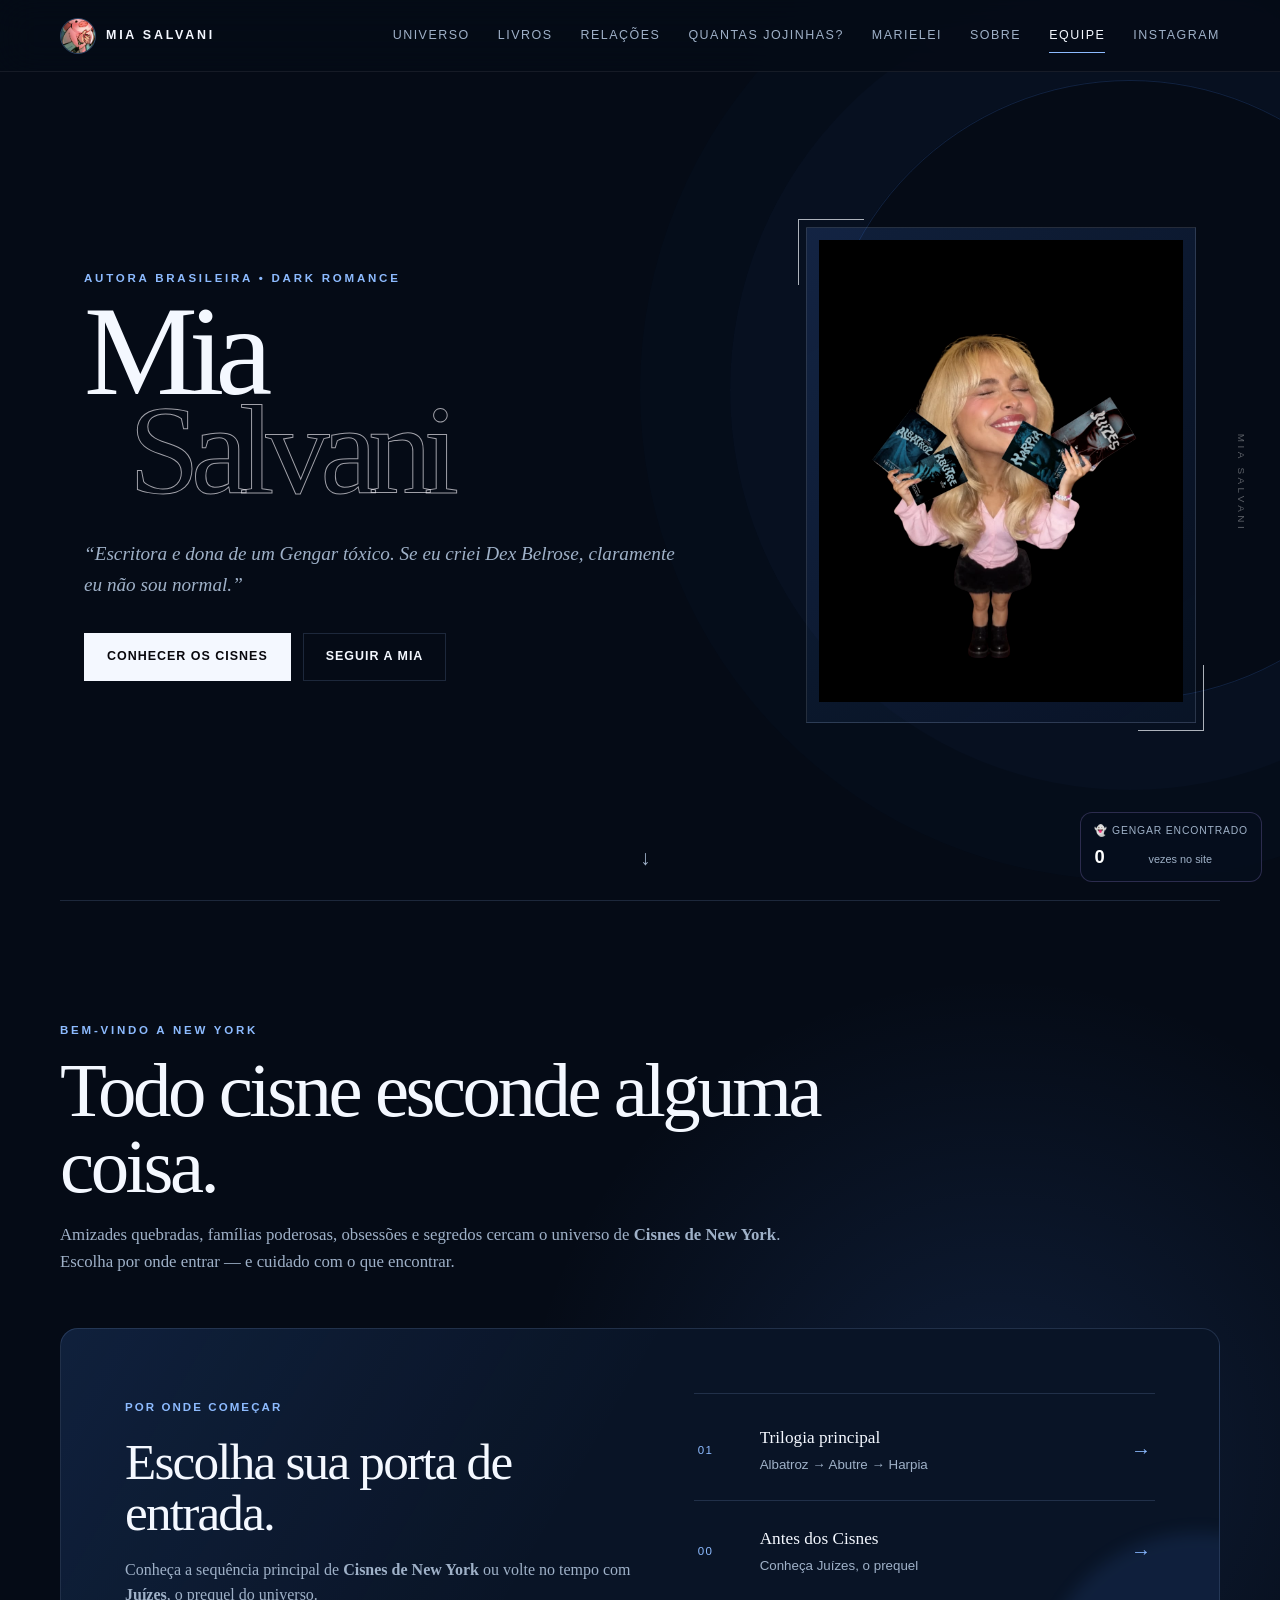
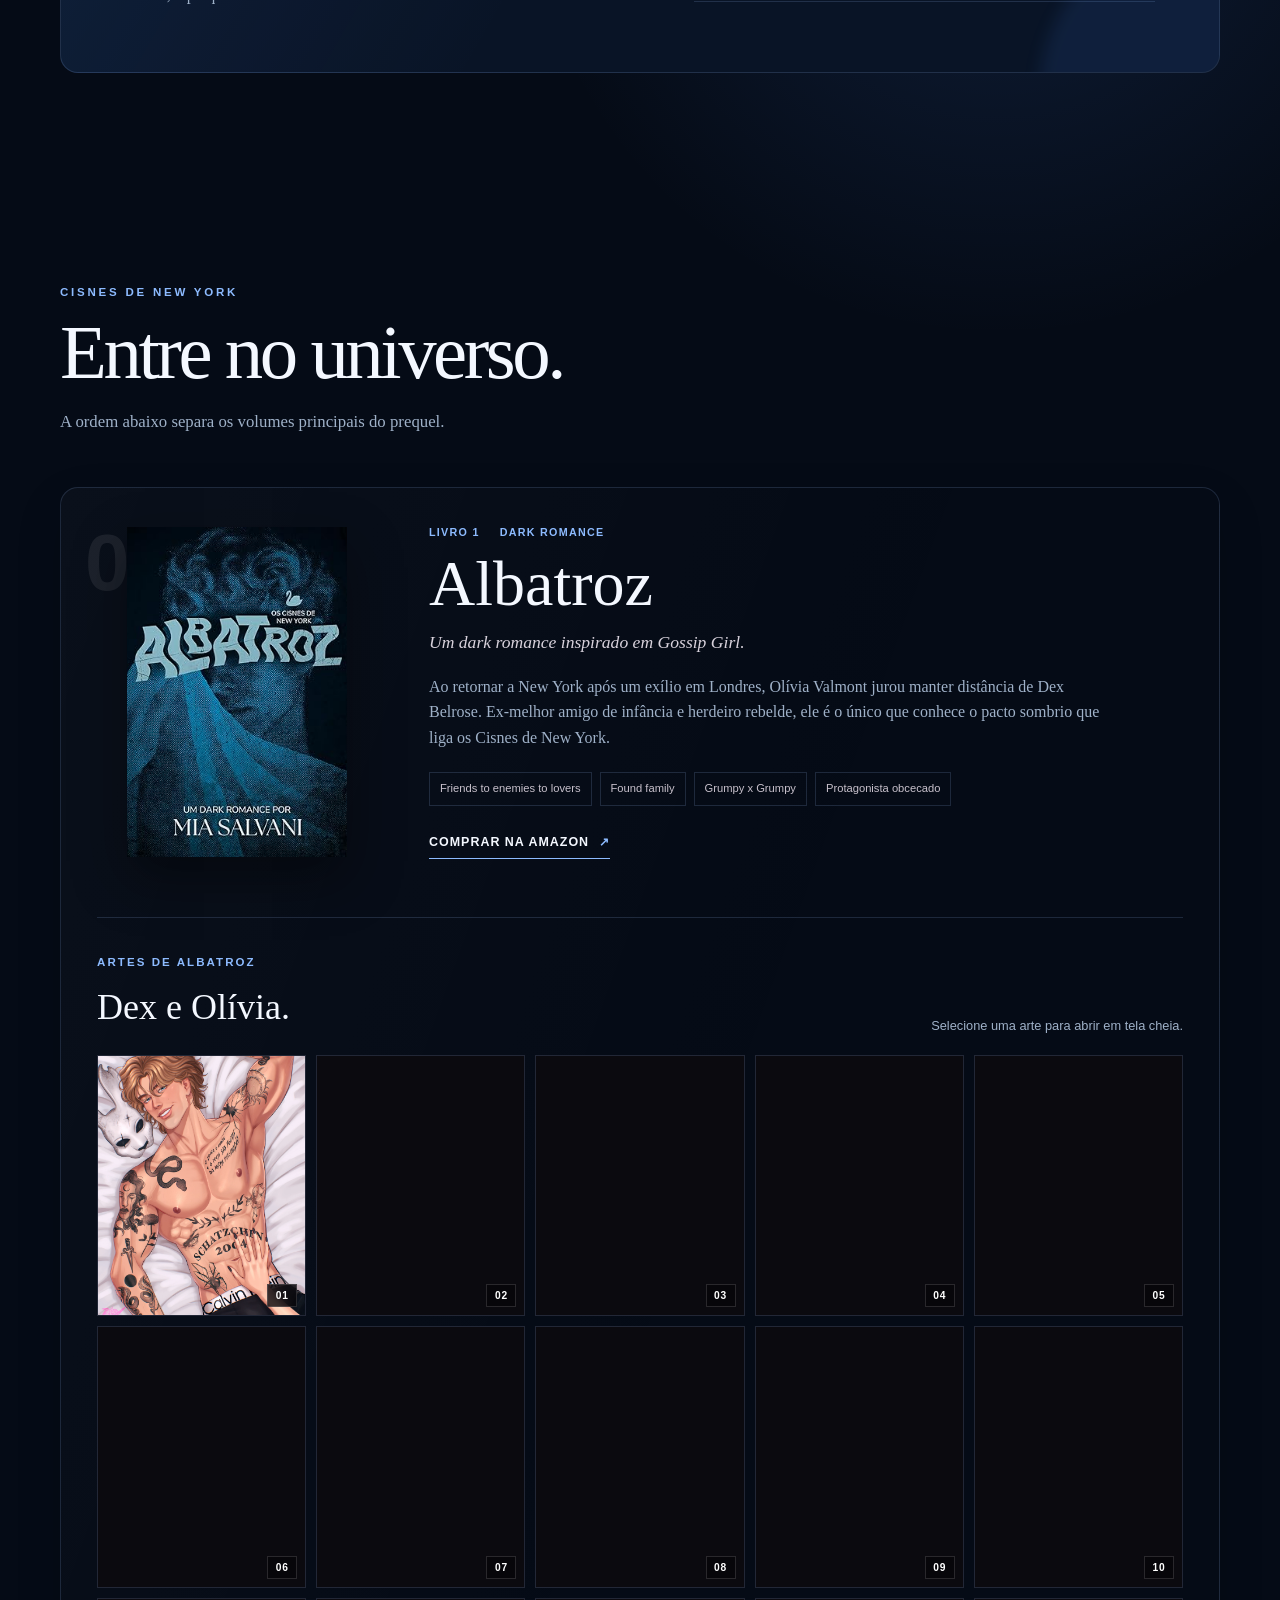
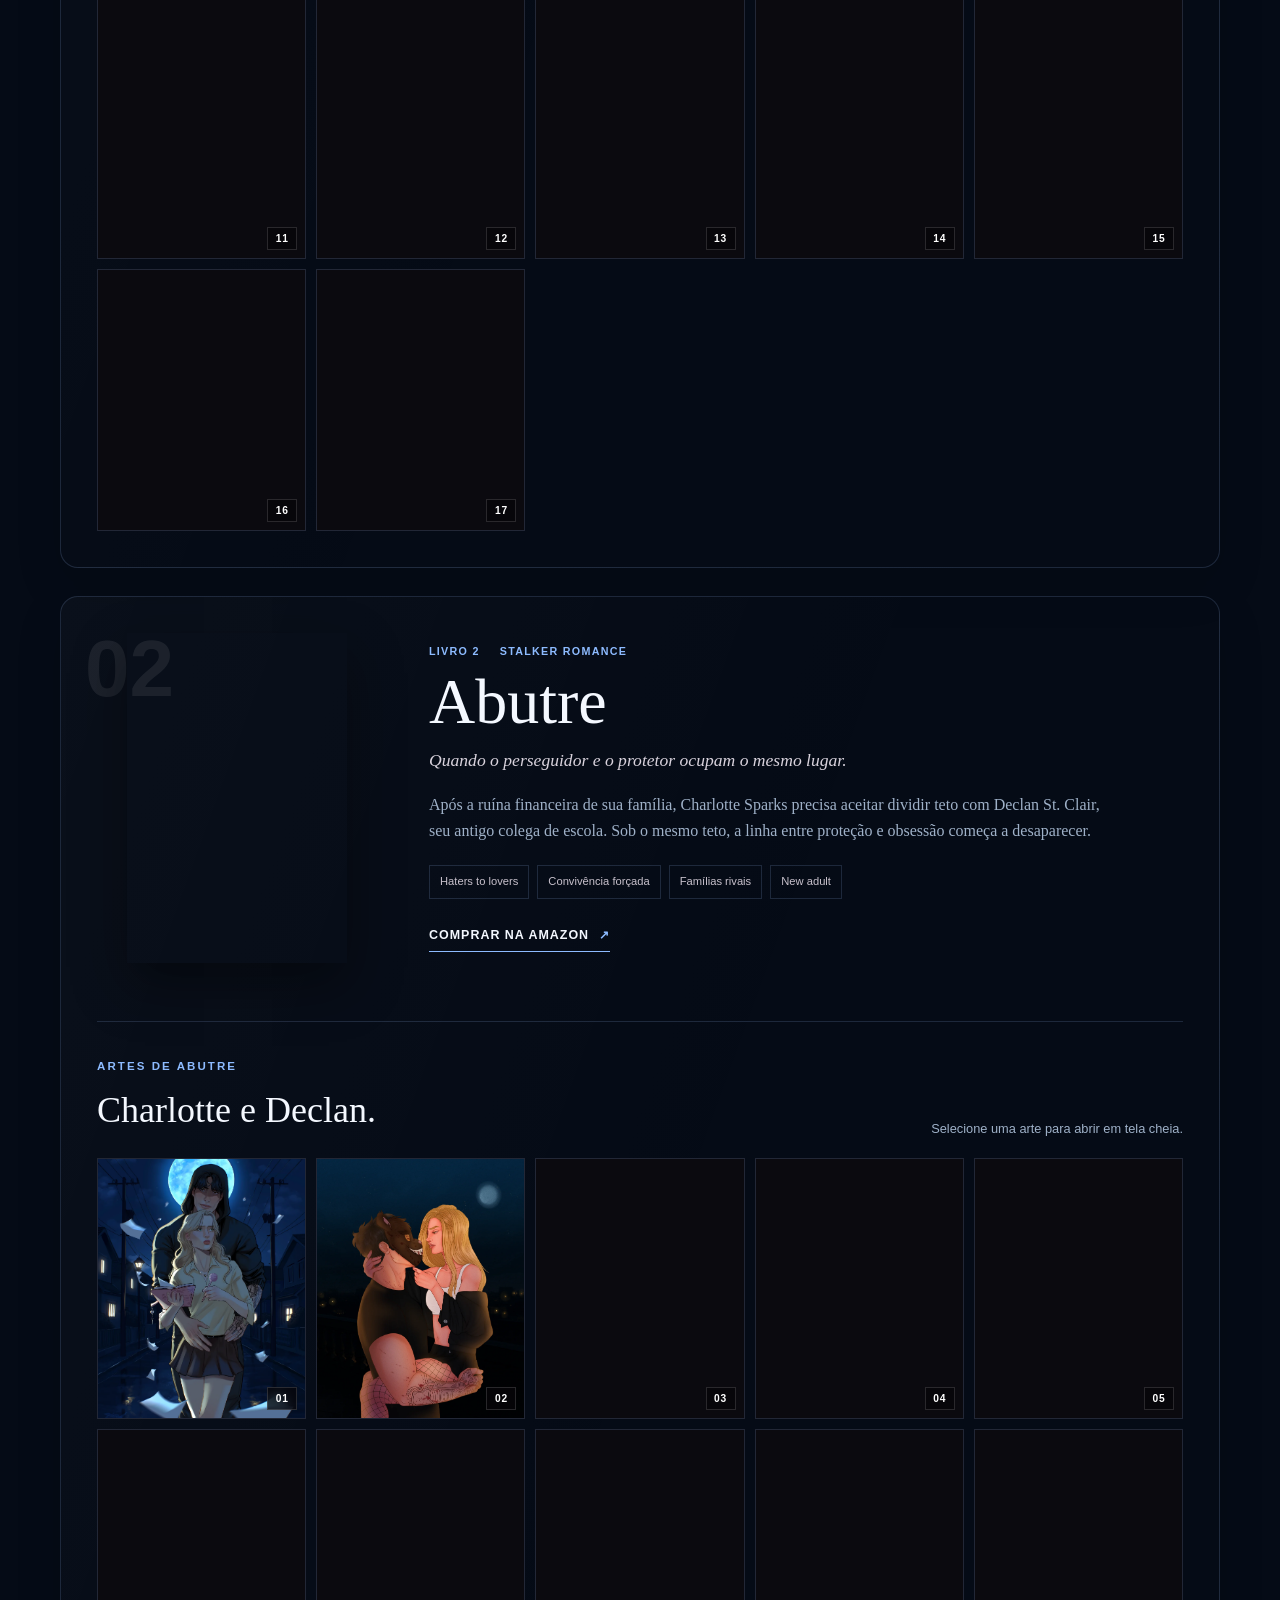
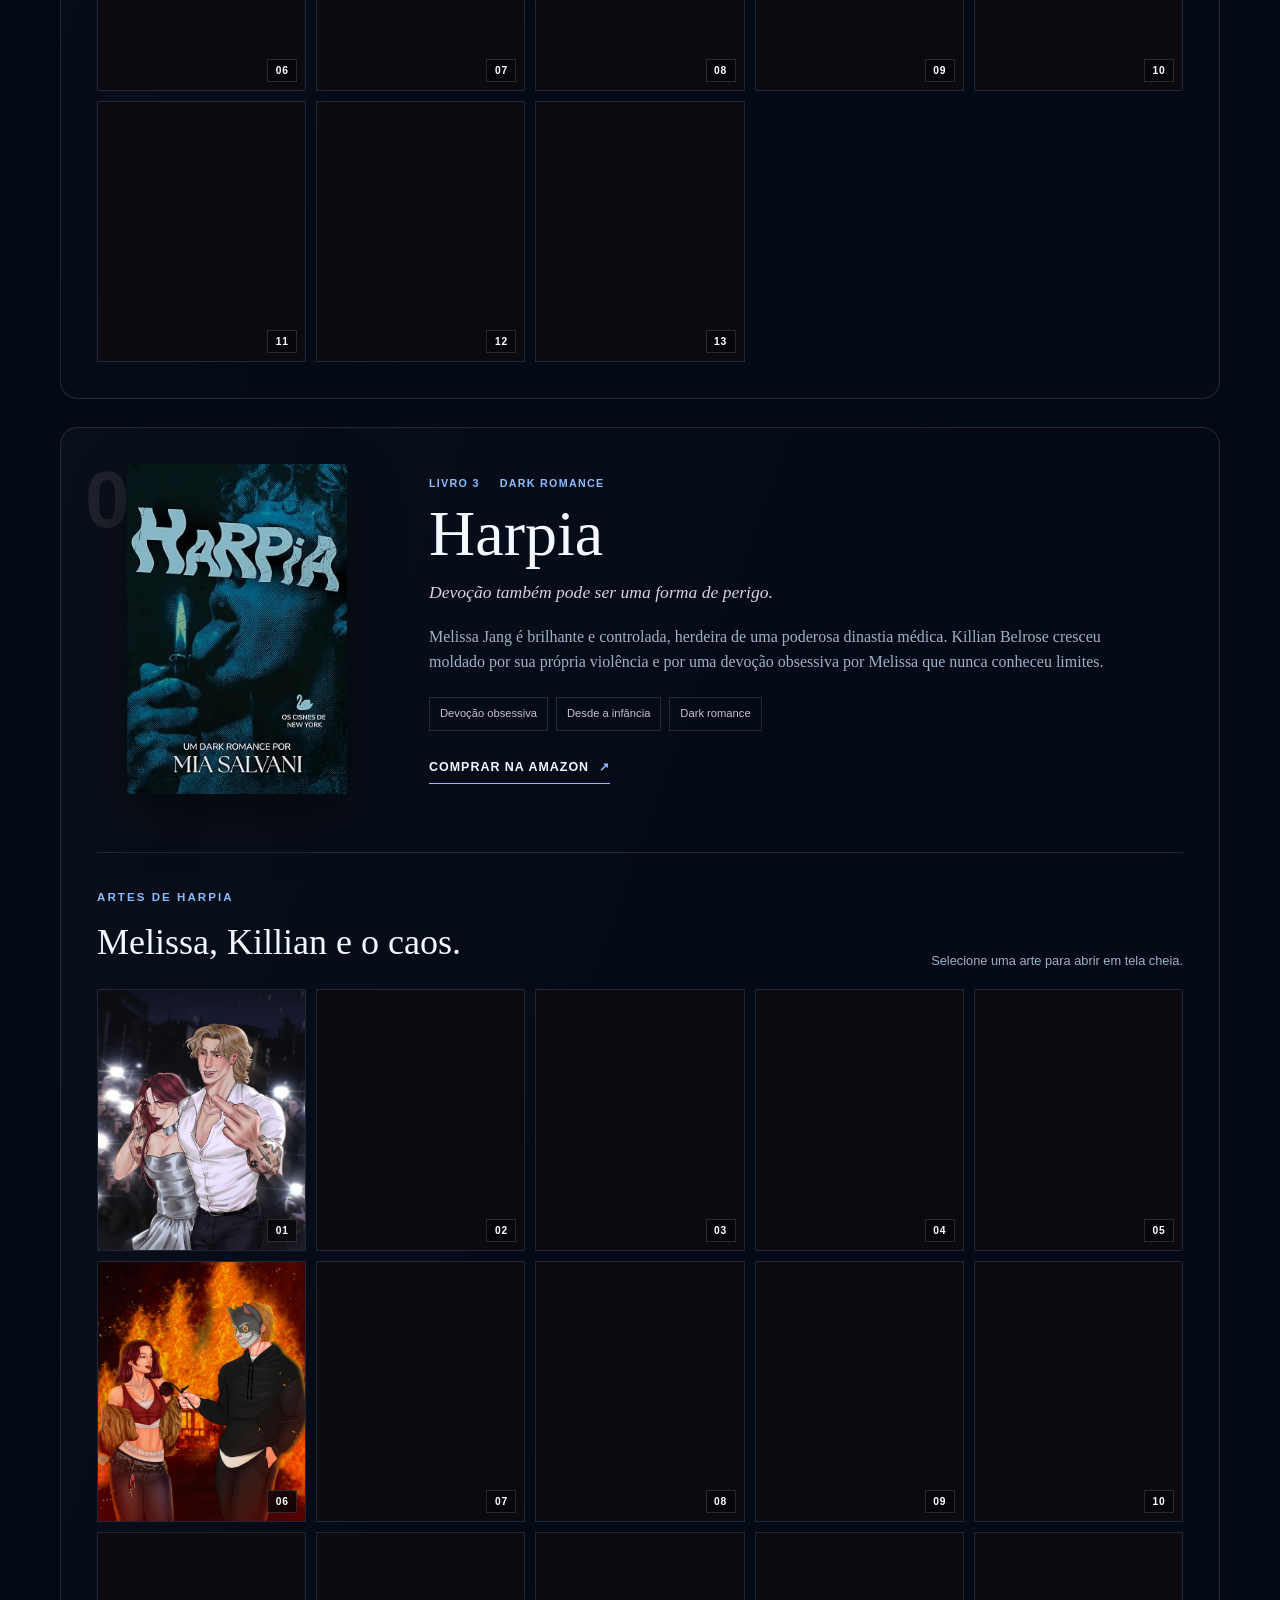
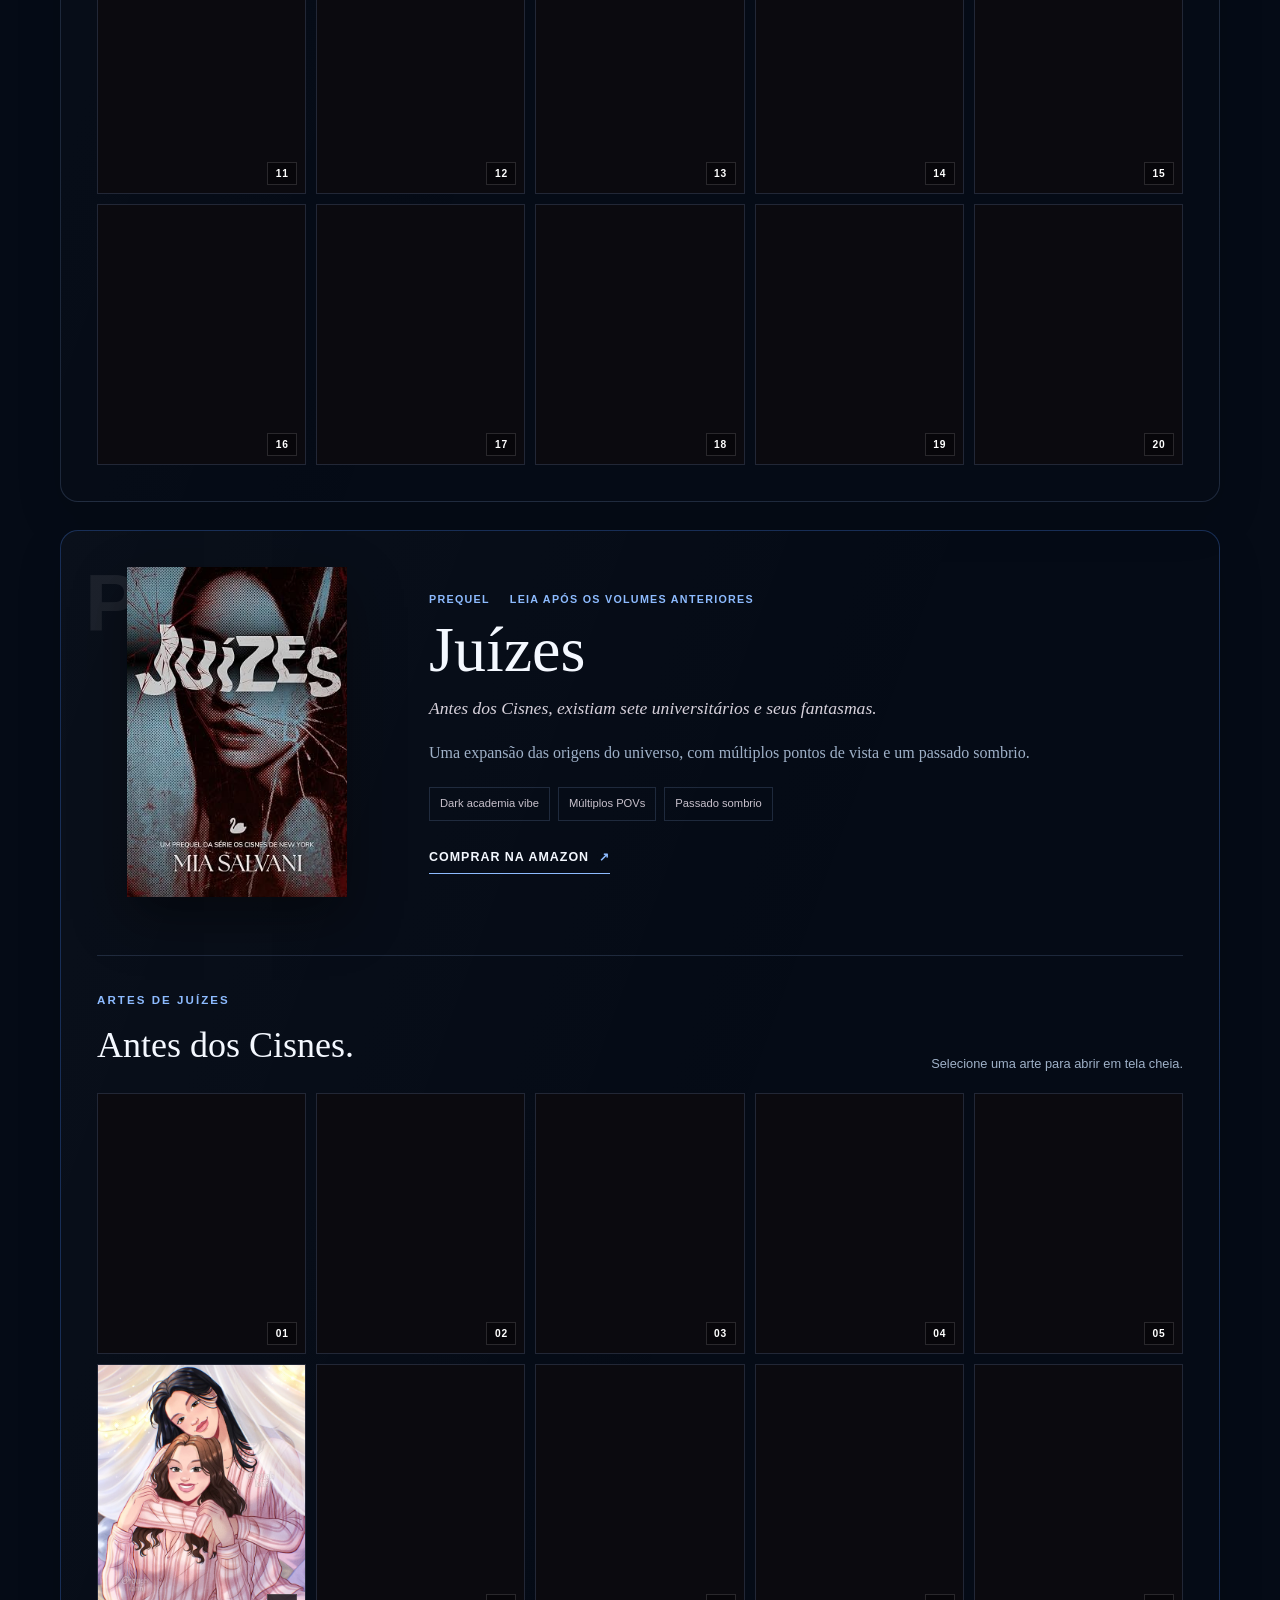
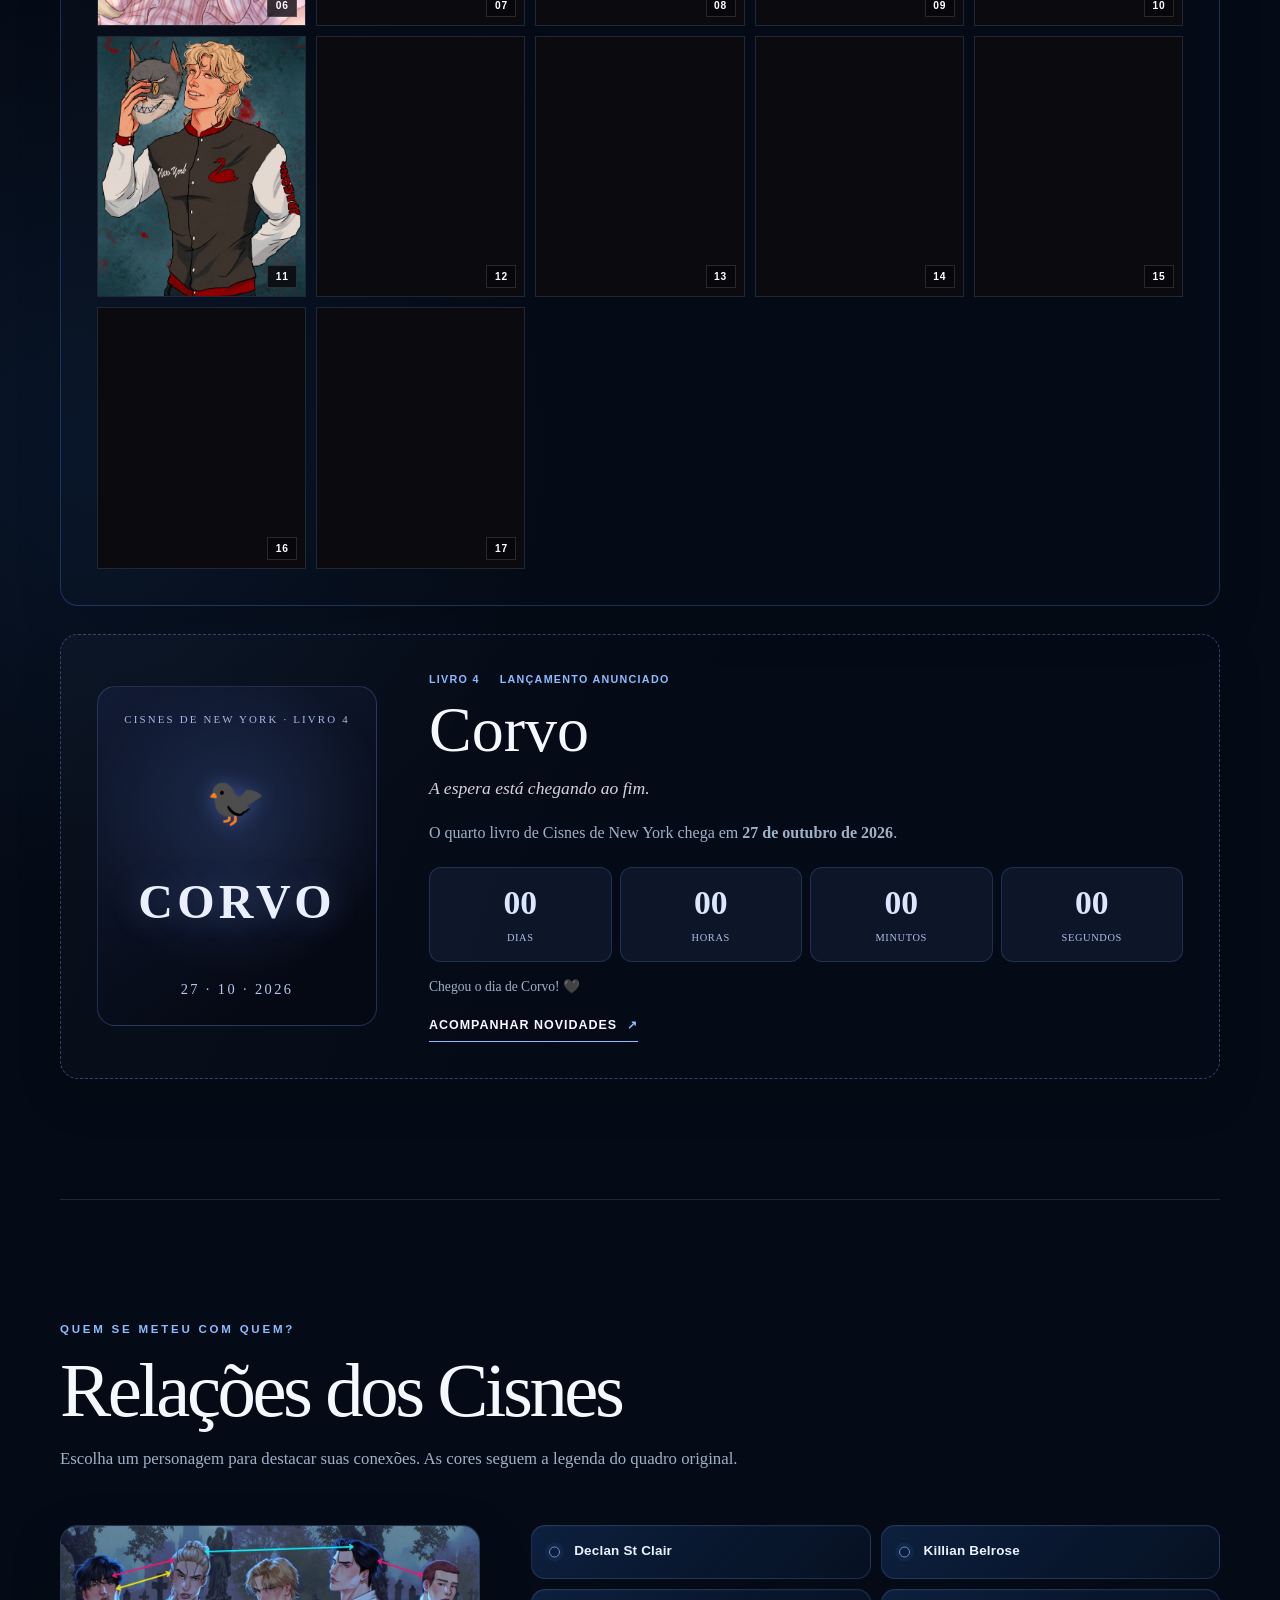
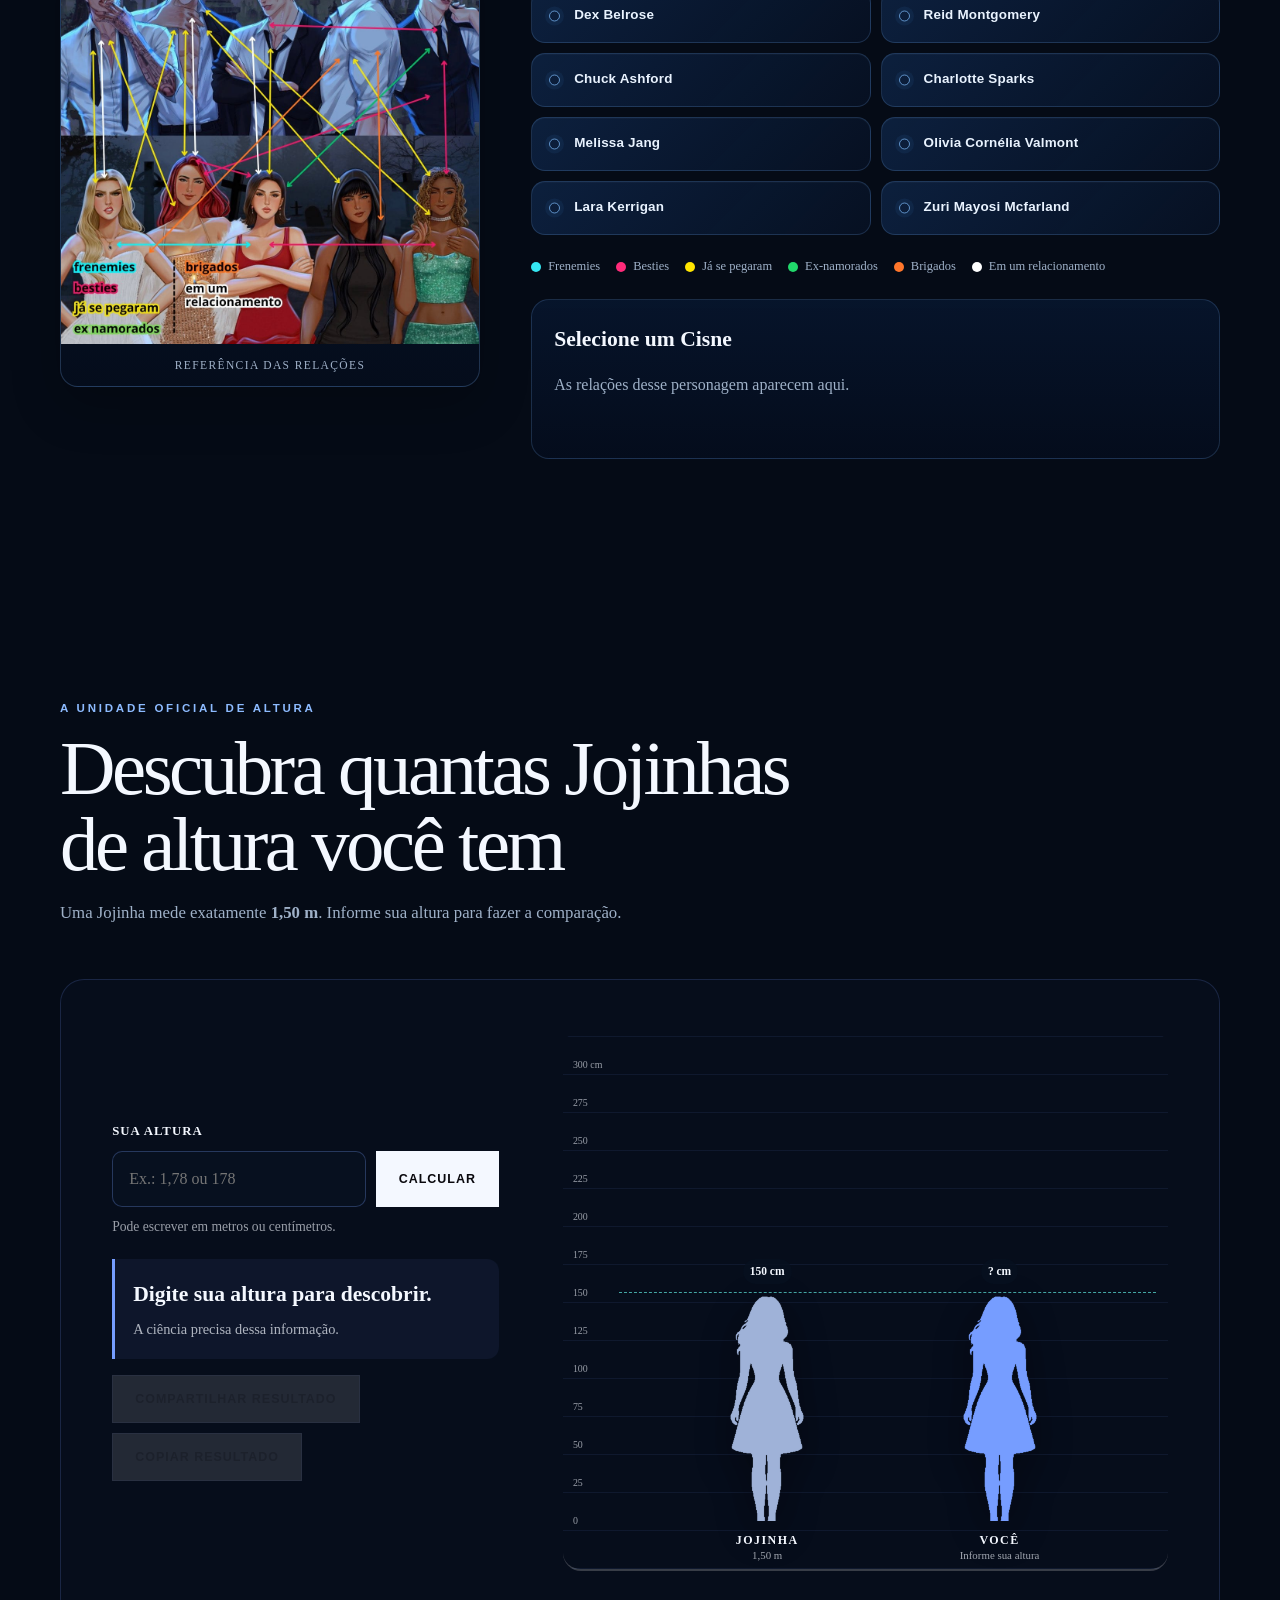
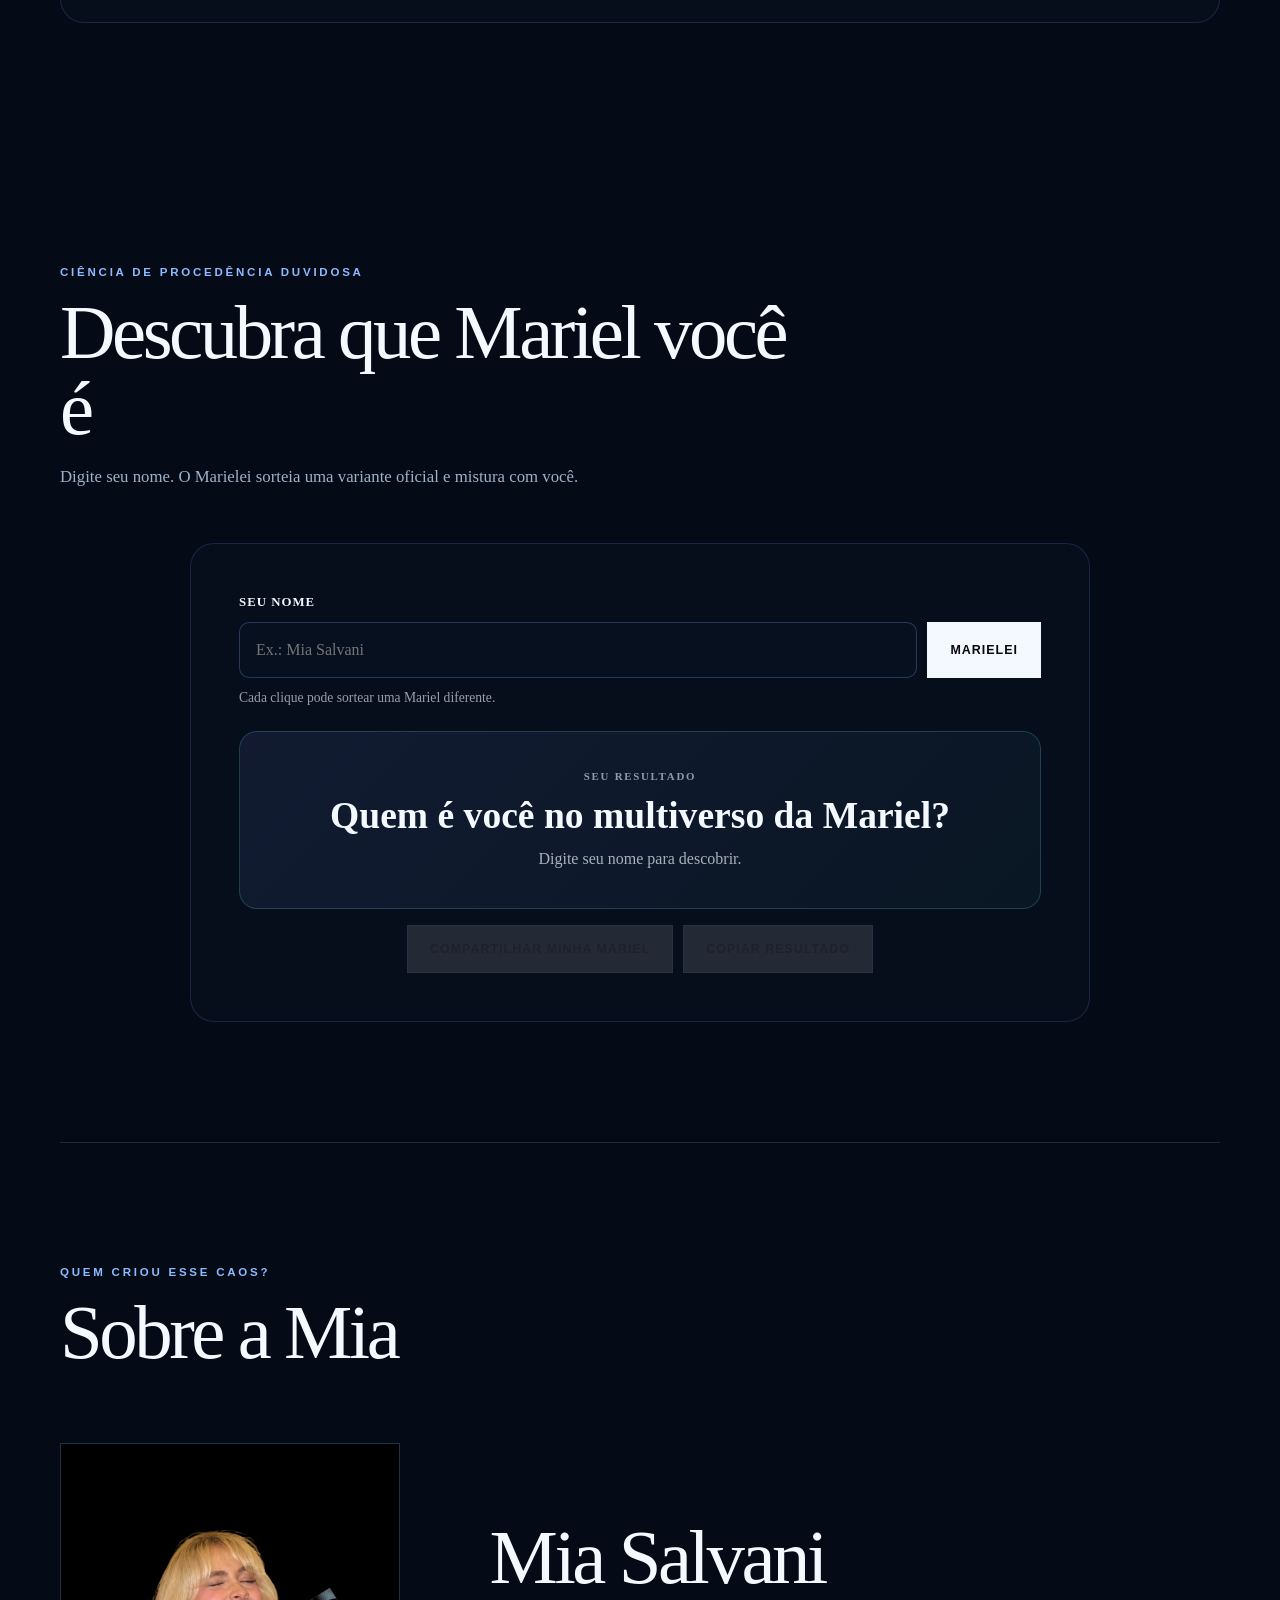
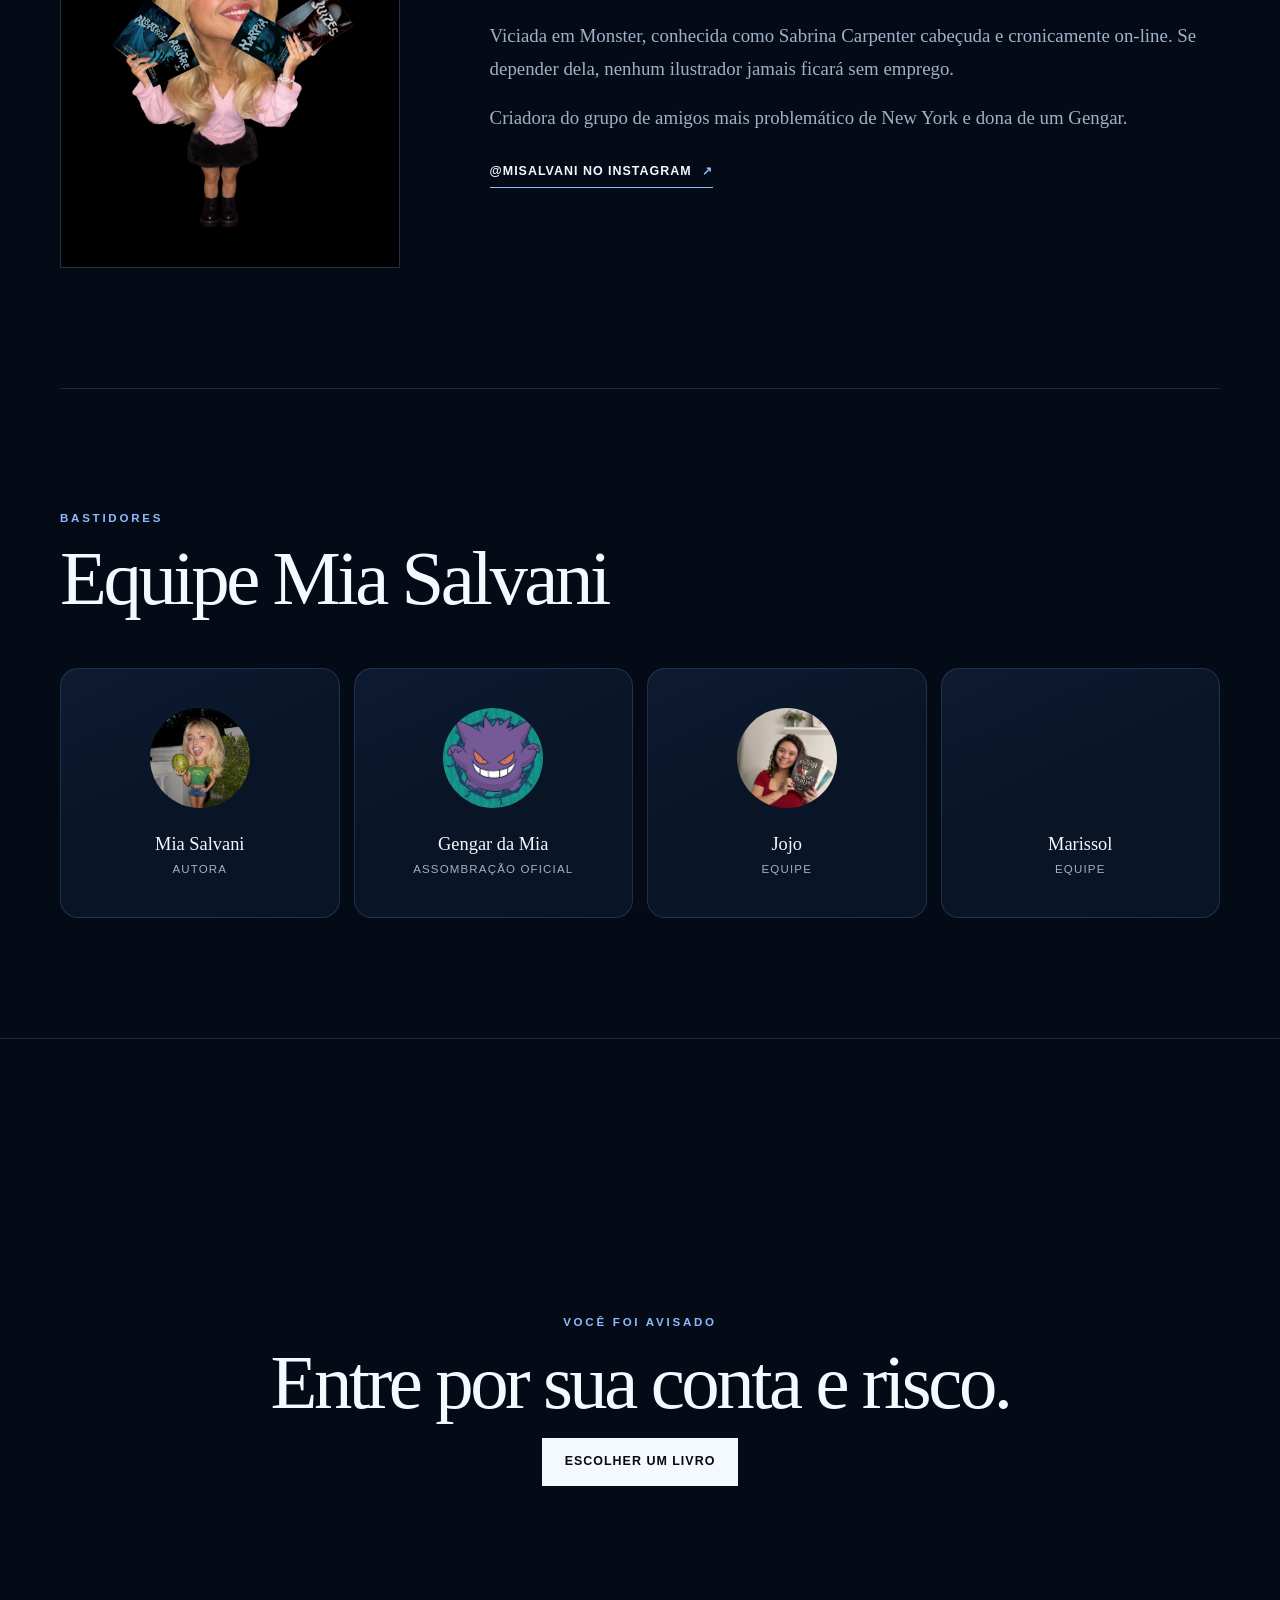
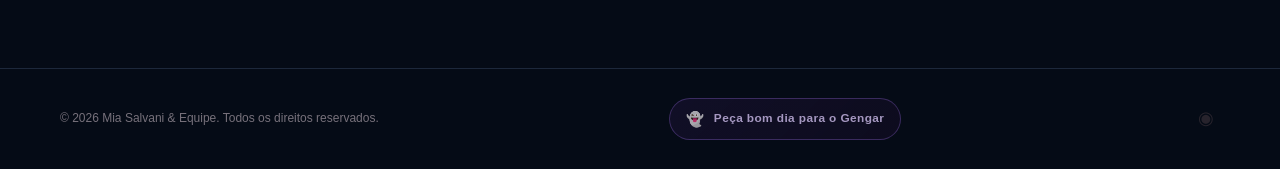
==== commit 074cb0b3: "V4 - Corvo, countdown e melhorias visuais" ====
--- a/templates/index.html
+++ b/templates/index.html
@@ -4,10 +4,10 @@
     <meta charset="UTF-8">
     <meta name="viewport" content="width=device-width, initial-scale=1.0">
     <meta name="theme-color" content="#09080d">
-    <meta name="description" content="Site oficial de Mia Salvani, autora brasileira de dark romance e criadora do universo Cisnes de New York. Conheça Albatroz, Abutre, Harpia e Juízes.">
+    <meta name="description" content="Site oficial de Mia Salvani, autora brasileira de dark romance e criadora do universo Cisnes de New York. Conheça Albatroz, Abutre, Harpia, Juízes e Corvo.">
     <meta name="author" content="Mia Salvani">
     <meta name="robots" content="index, follow, max-image-preview:large">
-    <meta name="keywords" content="Mia Salvani, Cisnes de New York, Albatroz, Abutre, Harpia, Juízes, dark romance, autora brasileira">
+    <meta name="keywords" content="Mia Salvani, Cisnes de New York, Albatroz, Abutre, Harpia, Juízes, Corvo, dark romance, autora brasileira">
     <title>Mia Salvani | Cisnes de New York — Site Oficial</title>
 
     <link rel="icon" type="image/png" href="/static/images/icon-mia.png">
@@ -505,14 +505,26 @@
                     </div>
                 </article>
 
-                <!-- Próximo volume -->
-                <article class="book-card upcoming-card reveal">
-                    <div class="upcoming-symbol">?</div>
+                <!-- Corvo: anúncio oficial e contagem regressiva. -->
+                <article class="book-card upcoming-card corvo-card reveal" id="corvo">
+                    <div class="corvo-art" aria-label="Anúncio do livro Corvo, sem capa oficial">
+                        <span class="corvo-art-label">CISNES DE NEW YORK · LIVRO 4</span>
+                        <span class="corvo-art-symbol" aria-hidden="true">🐦‍⬛</span>
+                        <strong>CORVO</strong>
+                        <span class="corvo-art-date">27 · 10 · 2026</span>
+                    </div>
                     <div class="book-content">
-                        <div class="book-meta"><span>Em breve</span><span>Cisnes de New York</span></div>
-                        <h3>Livro 4</h3>
-                        <p class="book-hook">REIDUXO está chegando.</p>
-                        <p>Novas informações podem ser adicionadas aqui conforme a divulgação oficial avançar.</p>
+                        <div class="book-meta"><span>Livro 4</span><span>Lançamento anunciado</span></div>
+                        <h3>Corvo</h3>
+                        <p class="book-hook">A espera está chegando ao fim.</p>
+                        <p>O quarto livro de Cisnes de New York chega em <strong>27 de outubro de 2026</strong>.</p>
+                        <div class="corvo-countdown" data-corvo-countdown role="timer" aria-label="Tempo restante para o lançamento de Corvo">
+                            <div><strong data-count-days>--</strong><span>Dias</span></div>
+                            <div><strong data-count-hours>--</strong><span>Horas</span></div>
+                            <div><strong data-count-minutes>--</strong><span>Minutos</span></div>
+                            <div><strong data-count-seconds>--</strong><span>Segundos</span></div>
+                        </div>
+                        <p class="corvo-countdown-message" data-corvo-message>Contagem regressiva para o lançamento.</p>
                         <a href="https://www.instagram.com/misalvani/" target="_blank" rel="noopener noreferrer" class="book-link">Acompanhar novidades <span>↗</span></a>
                     </div>
                 </article>
--- a/static/css/style.css
+++ b/static/css/style.css
@@ -1729,3 +1729,41 @@
 .marielizador-result>span:last-child{display:block;margin-top:10px;opacity:.68}
 .marielizador-card>.brincadeira-actions{justify-content:center}
 @media(max-width:600px){.marielizador-input-row{flex-direction:column}.marielizador-input-row .btn{width:100%}.brincadeira-actions{flex-direction:column}.brincadeira-actions .btn{width:100%}}
+
+/* Corvo: card de anúncio sem usar uma capa fictícia. */
+.corvo-card{border-color:rgba(118,157,255,.38)}
+.corvo-art{min-height:340px;padding:28px;display:flex;flex-direction:column;align-items:center;justify-content:space-between;text-align:center;gap:22px;background:radial-gradient(circle at 50% 40%,rgba(77,104,175,.28),transparent 62%),linear-gradient(145deg,#111b34,#050914 80%);border:1px solid rgba(118,157,255,.24);border-radius:18px;color:#eaf0ff;letter-spacing:.15em}
+.corvo-art-label{font-size:.68rem;letter-spacing:.2em;color:#a8b9e8}
+.corvo-art-symbol{display:inline-block;font-size:3rem;line-height:1;color:#819fe4;text-shadow:0 0 20px rgba(118,157,255,.35)}
+.corvo-art strong{font-size:clamp(2.7rem,7vw,5rem);letter-spacing:.18em;line-height:1;text-shadow:0 0 32px rgba(118,157,255,.32)}
+.corvo-art-date{font-size:.9rem;color:#b9c8ed}
+.corvo-countdown{display:grid;grid-template-columns:repeat(4,minmax(0,1fr));gap:8px;margin:22px 0 10px}
+.corvo-countdown>div{padding:15px 5px;text-align:center;background:rgba(118,157,255,.08);border:1px solid rgba(118,157,255,.2);border-radius:12px}
+.corvo-countdown strong{display:block;font-size:clamp(1.3rem,3vw,2.1rem);line-height:1.2;font-variant-numeric:tabular-nums;color:#dce7ff}
+.corvo-countdown span{display:block;font-size:.65rem;letter-spacing:.06em;text-transform:uppercase;margin-top:6px;color:#aebfe7}
+.corvo-countdown-message{font-size:.85rem;color:#aebfe7}
+@media(max-width:440px){.corvo-countdown{gap:4px}.corvo-countdown>div{padding:12px 2px}.corvo-countdown span{font-size:.57rem}}
+
+/* Ajuste a largura do anúncio e o tamanho do título de Corvo aqui. */
+.corvo-card .corvo-art{
+  box-sizing:border-box;
+  width:100%;
+  max-width:280px;
+  min-width:0;
+  min-height:340px;
+  padding:24px 16px;
+  margin-inline:auto;
+  overflow:hidden;
+}
+.corvo-card .corvo-art strong{
+  display:block;
+  max-width:100%;
+  font-size:clamp(2rem,4vw,3rem);
+  letter-spacing:.09em;
+  line-height:1.1;
+  white-space:nowrap;
+}
+@media(max-width:600px){
+  .corvo-card .corvo-art{max-width:240px;min-height:300px}
+  .corvo-card .corvo-art strong{font-size:2.35rem}
+}
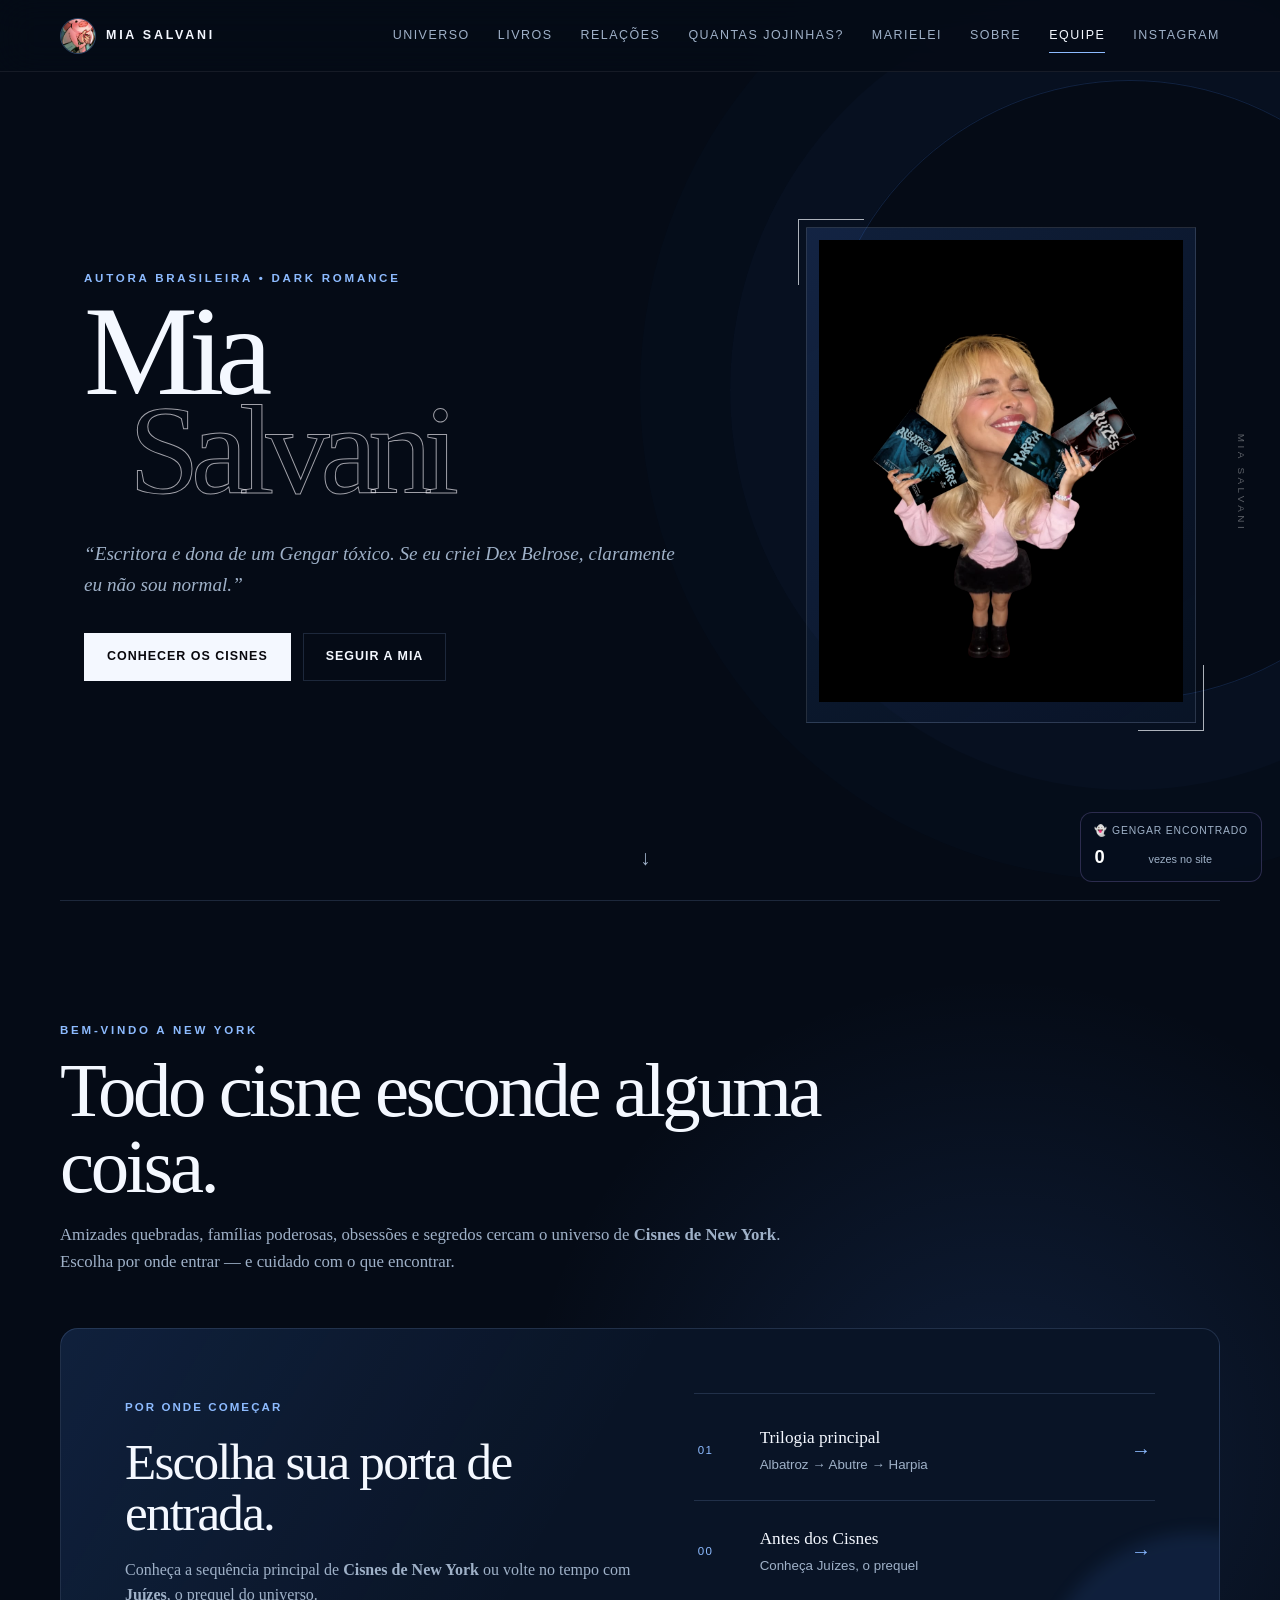
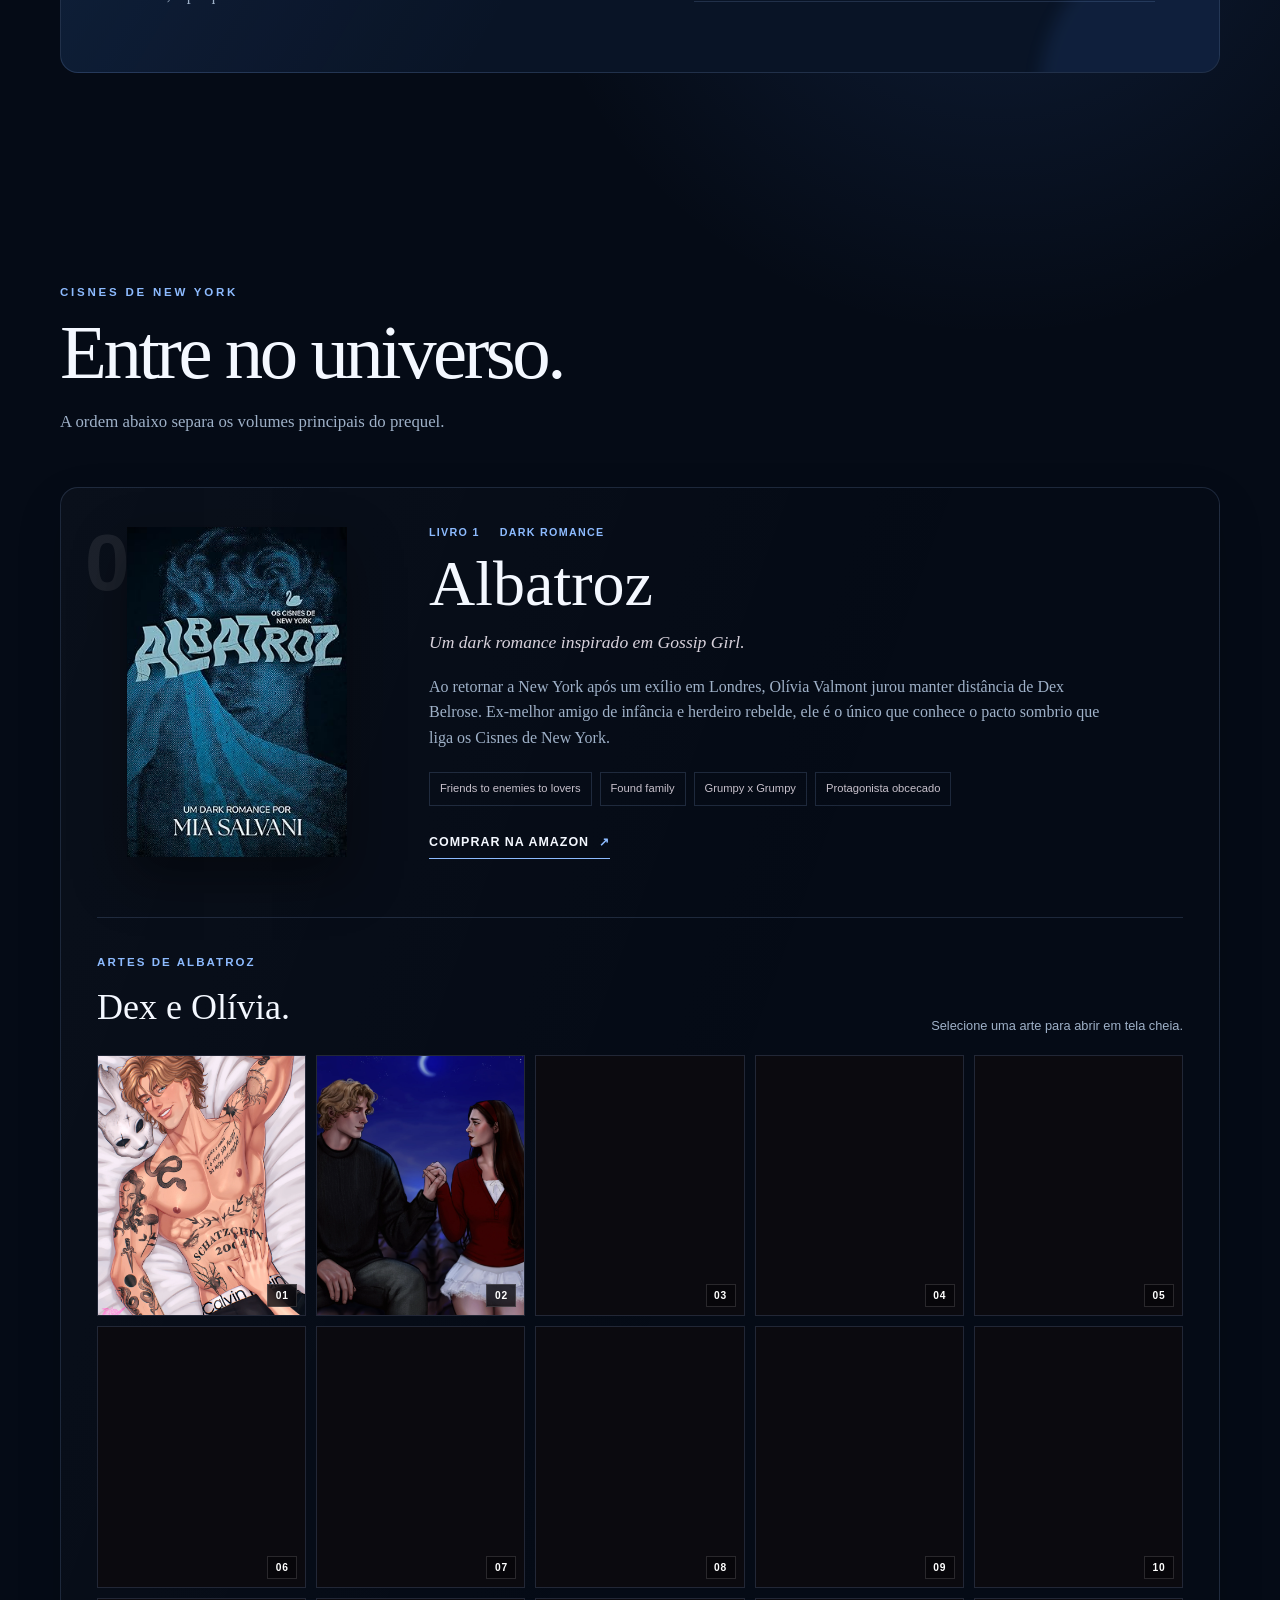
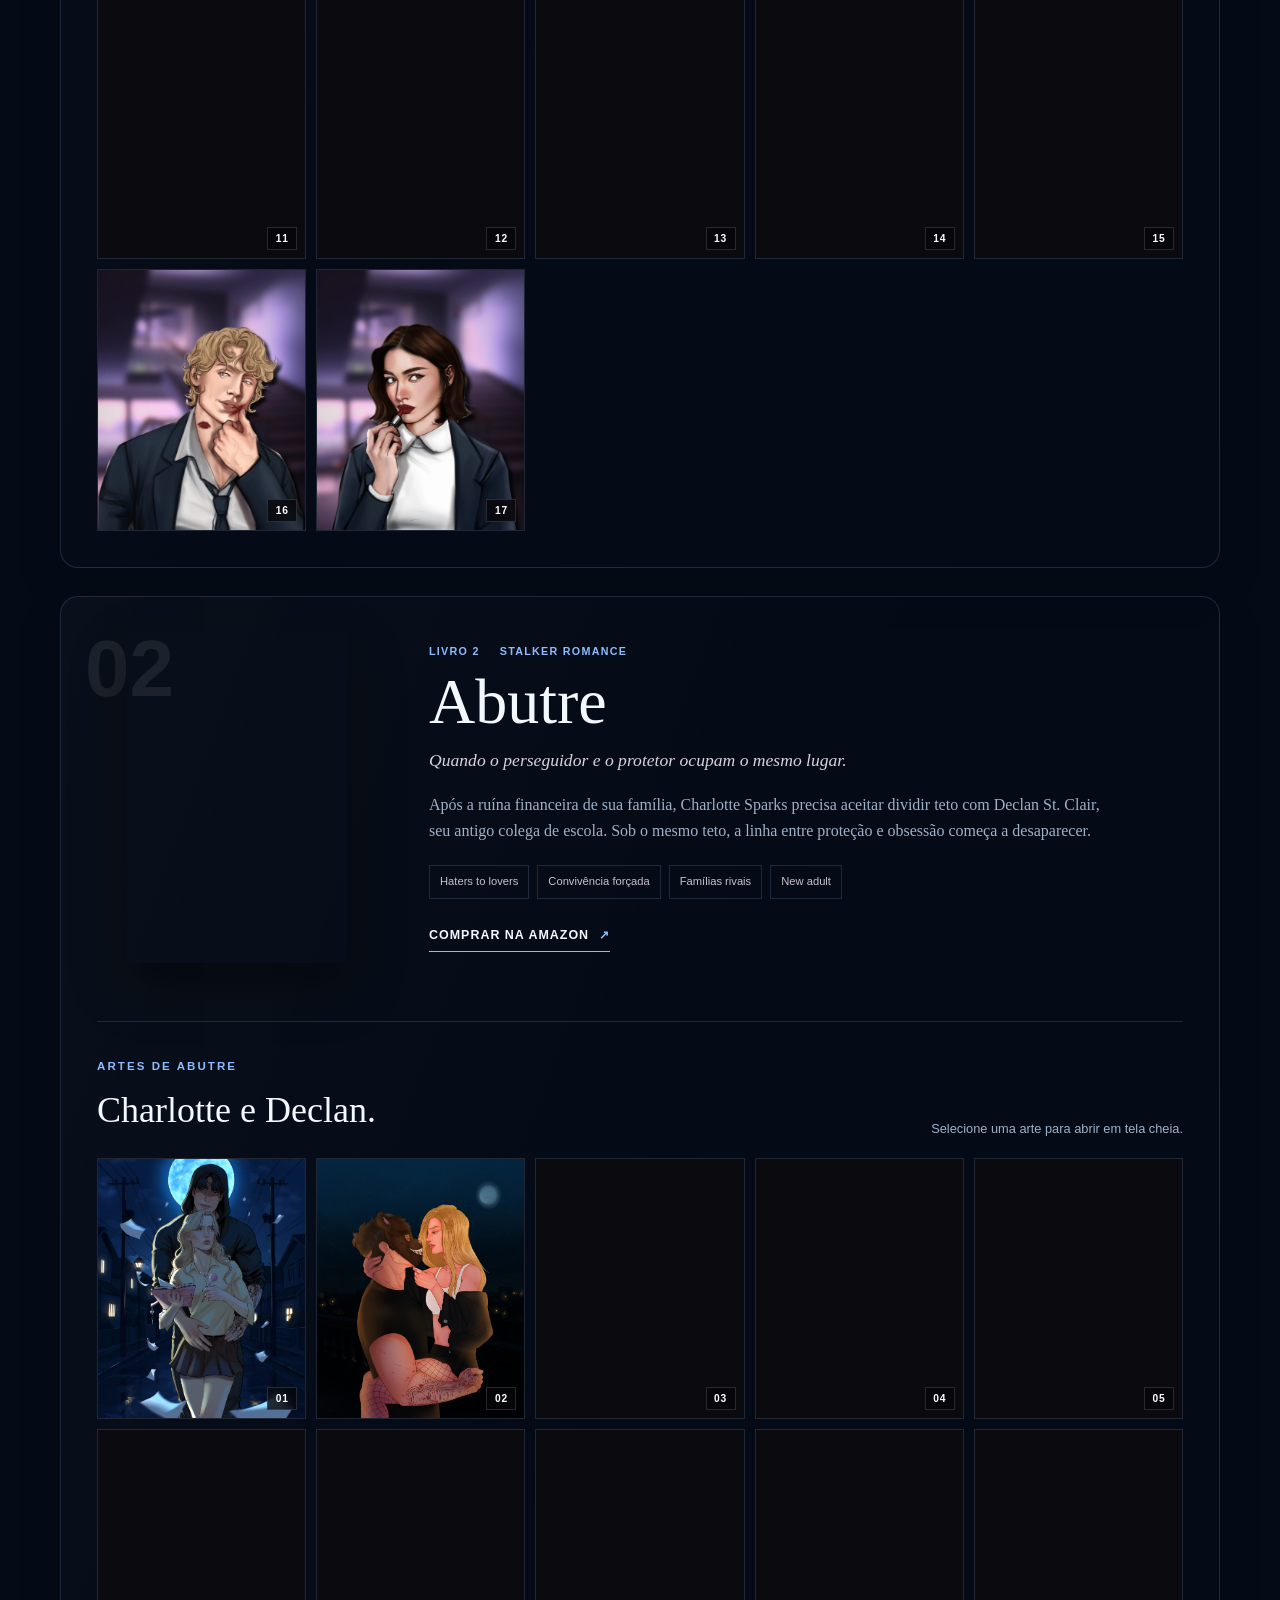
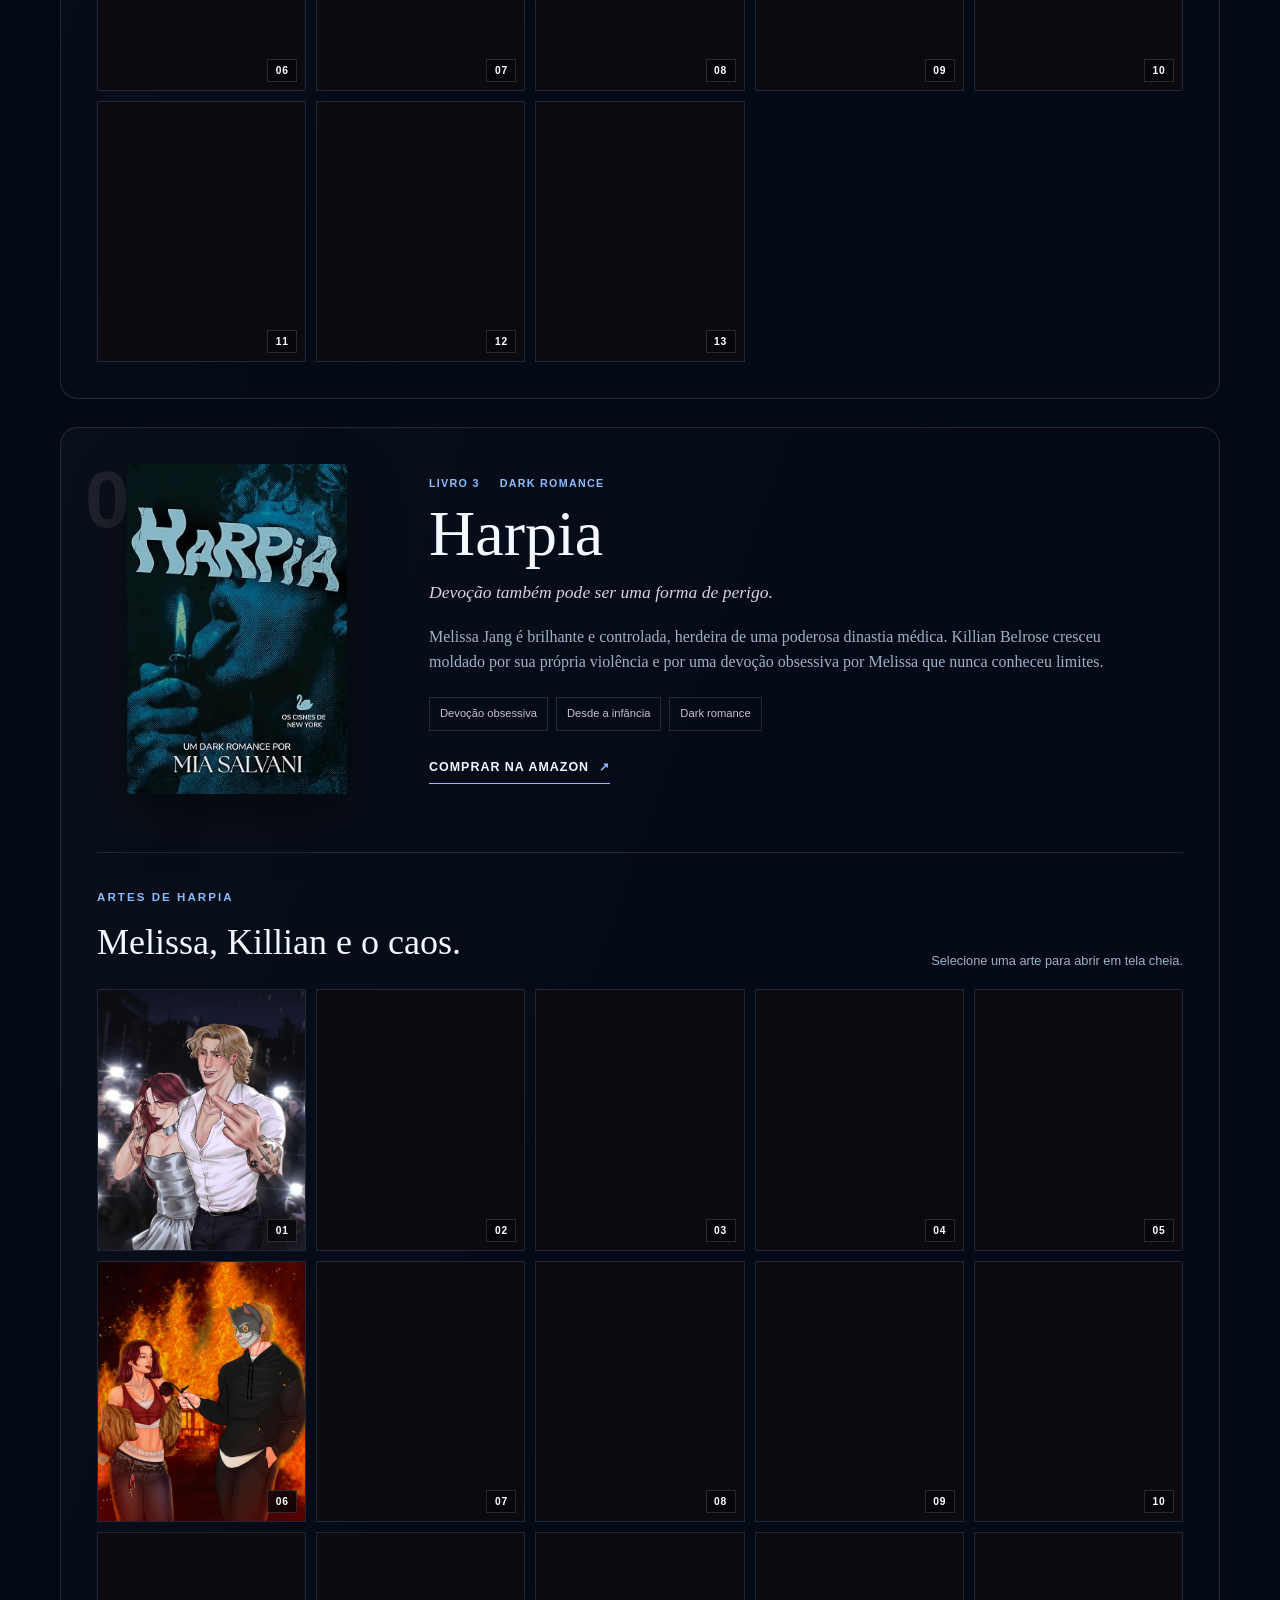
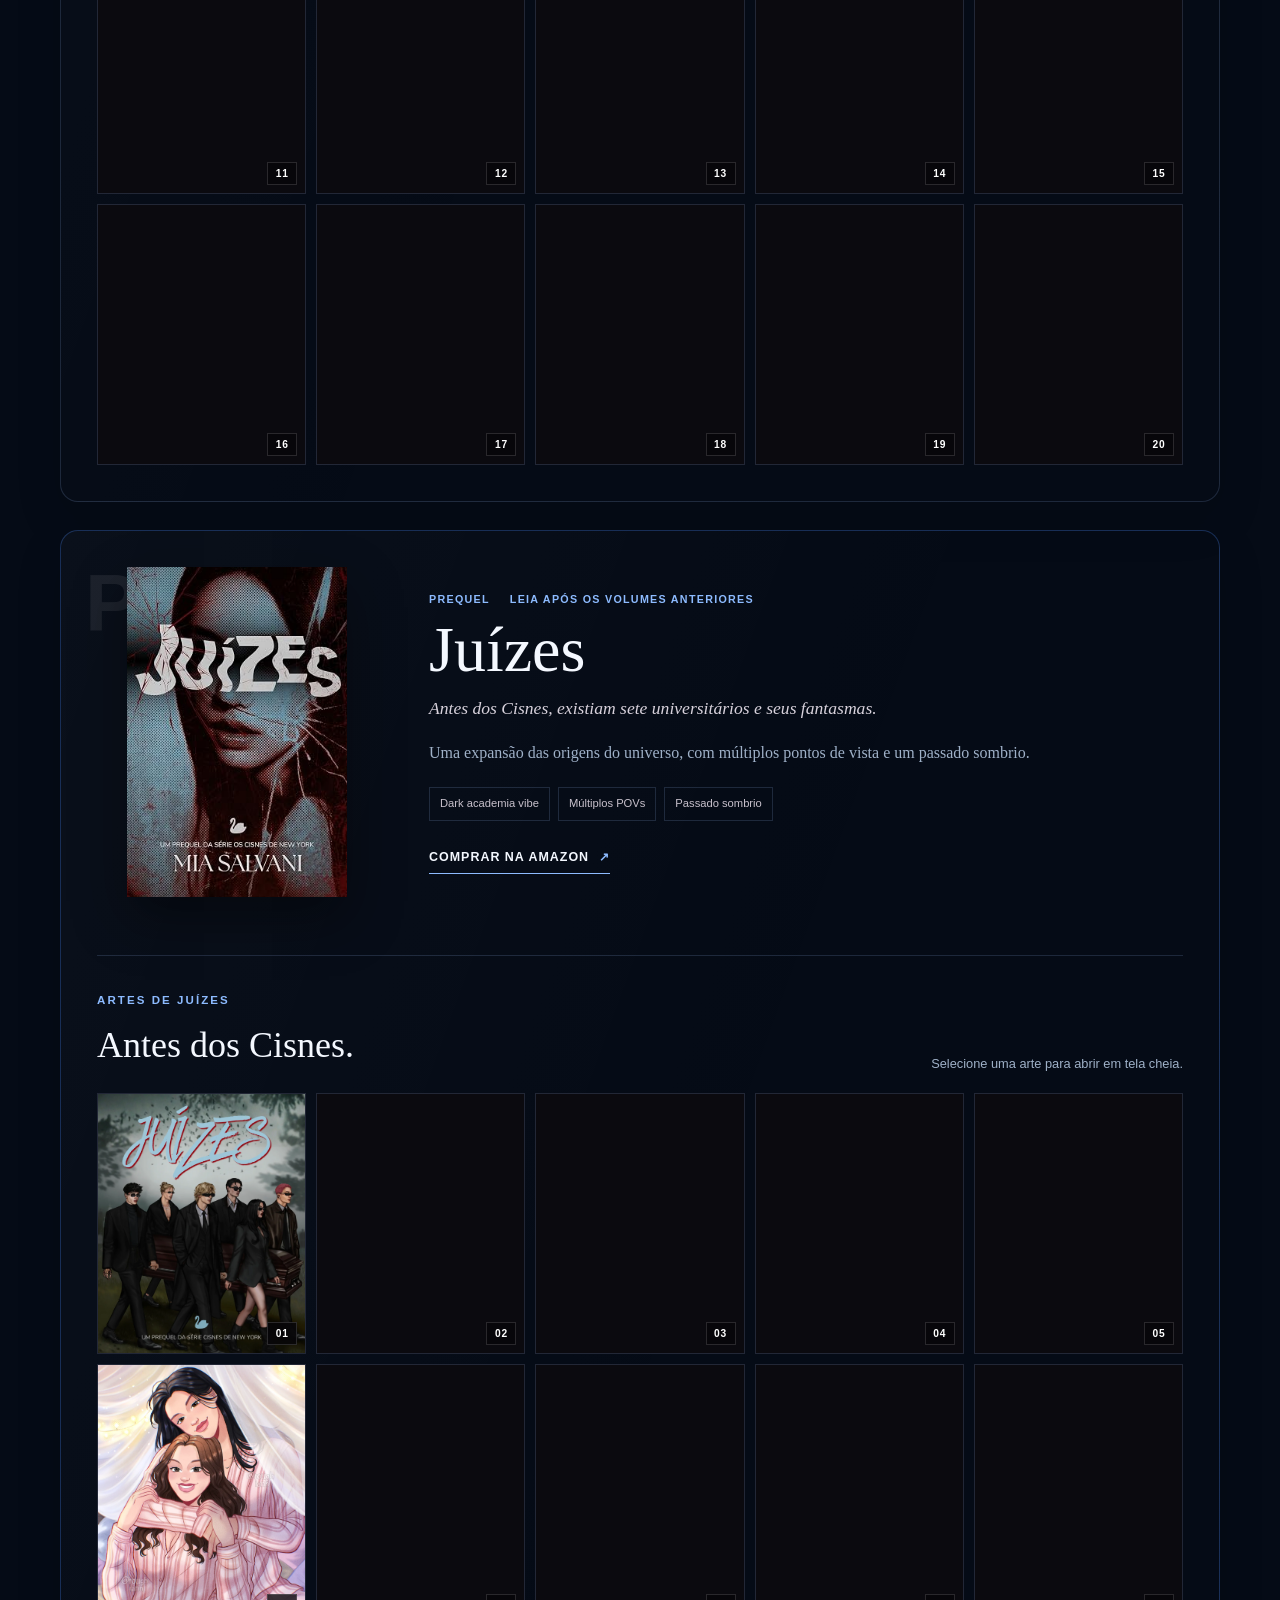
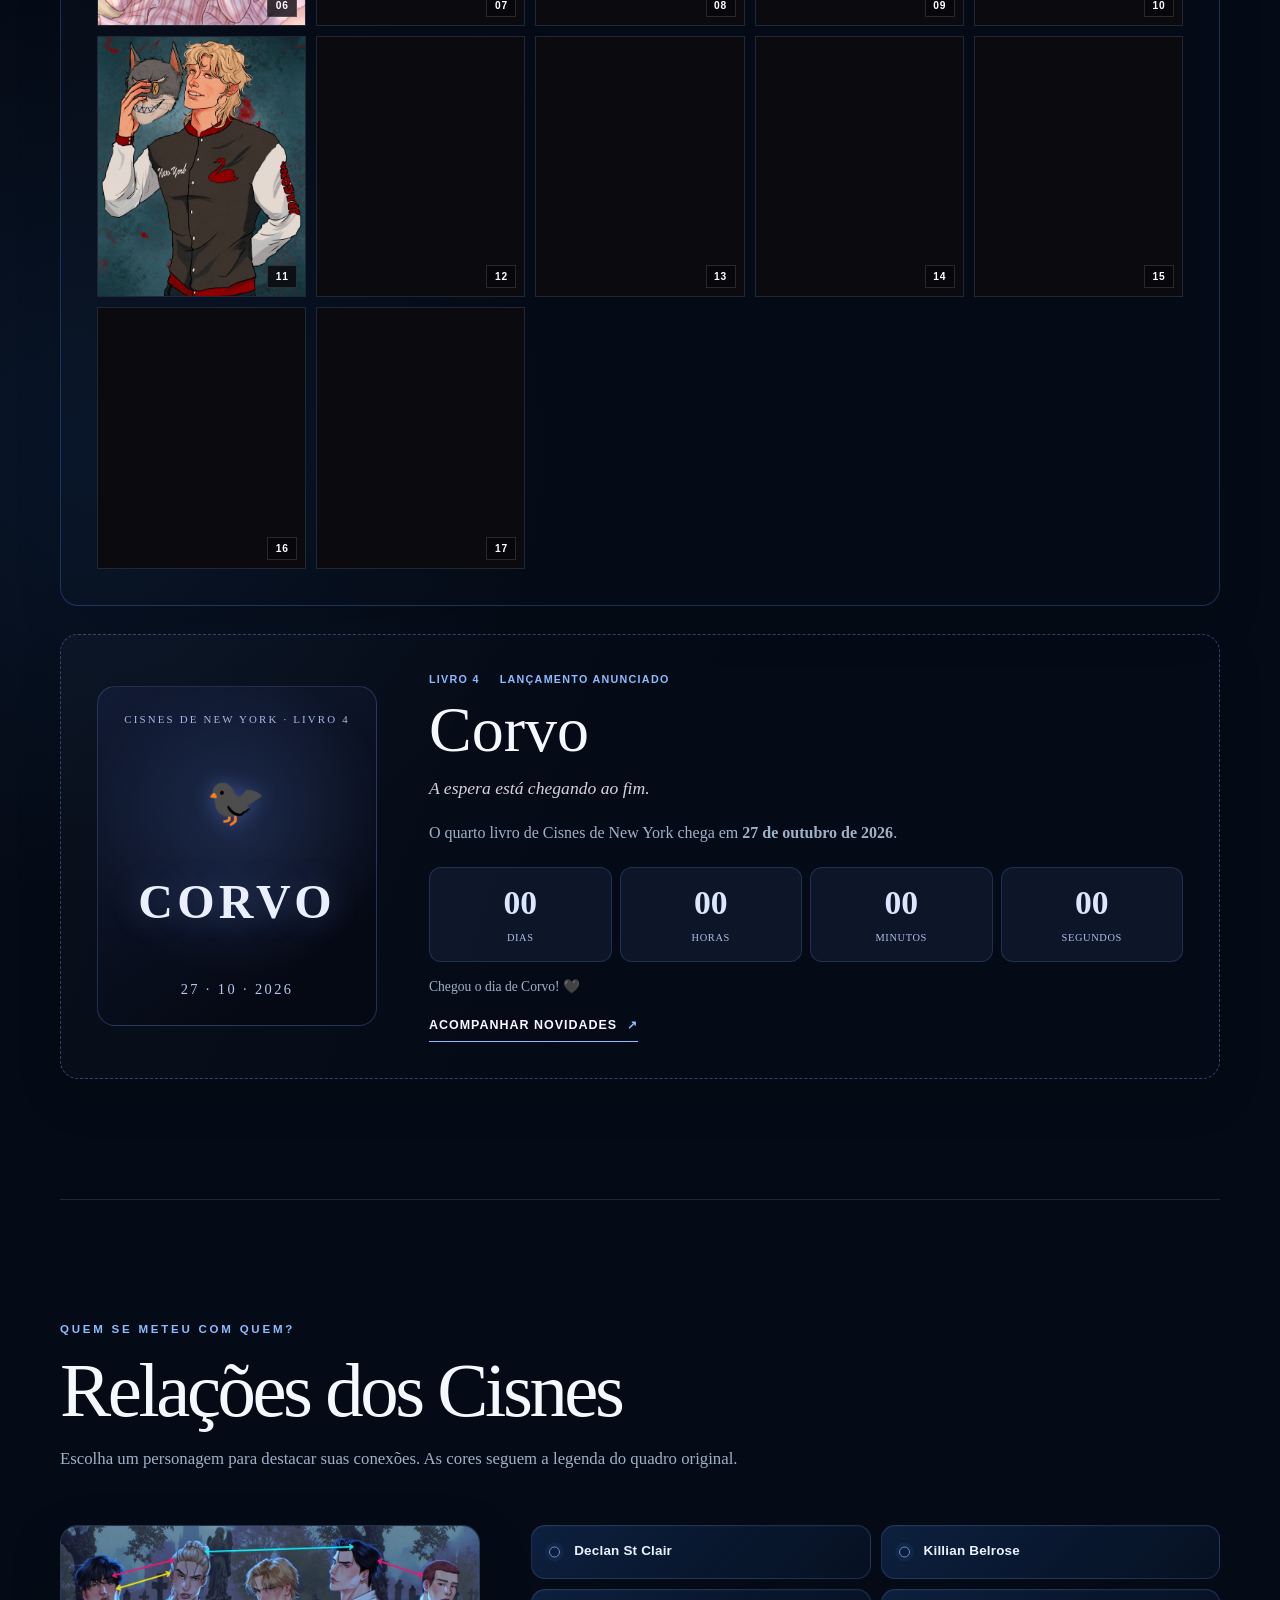
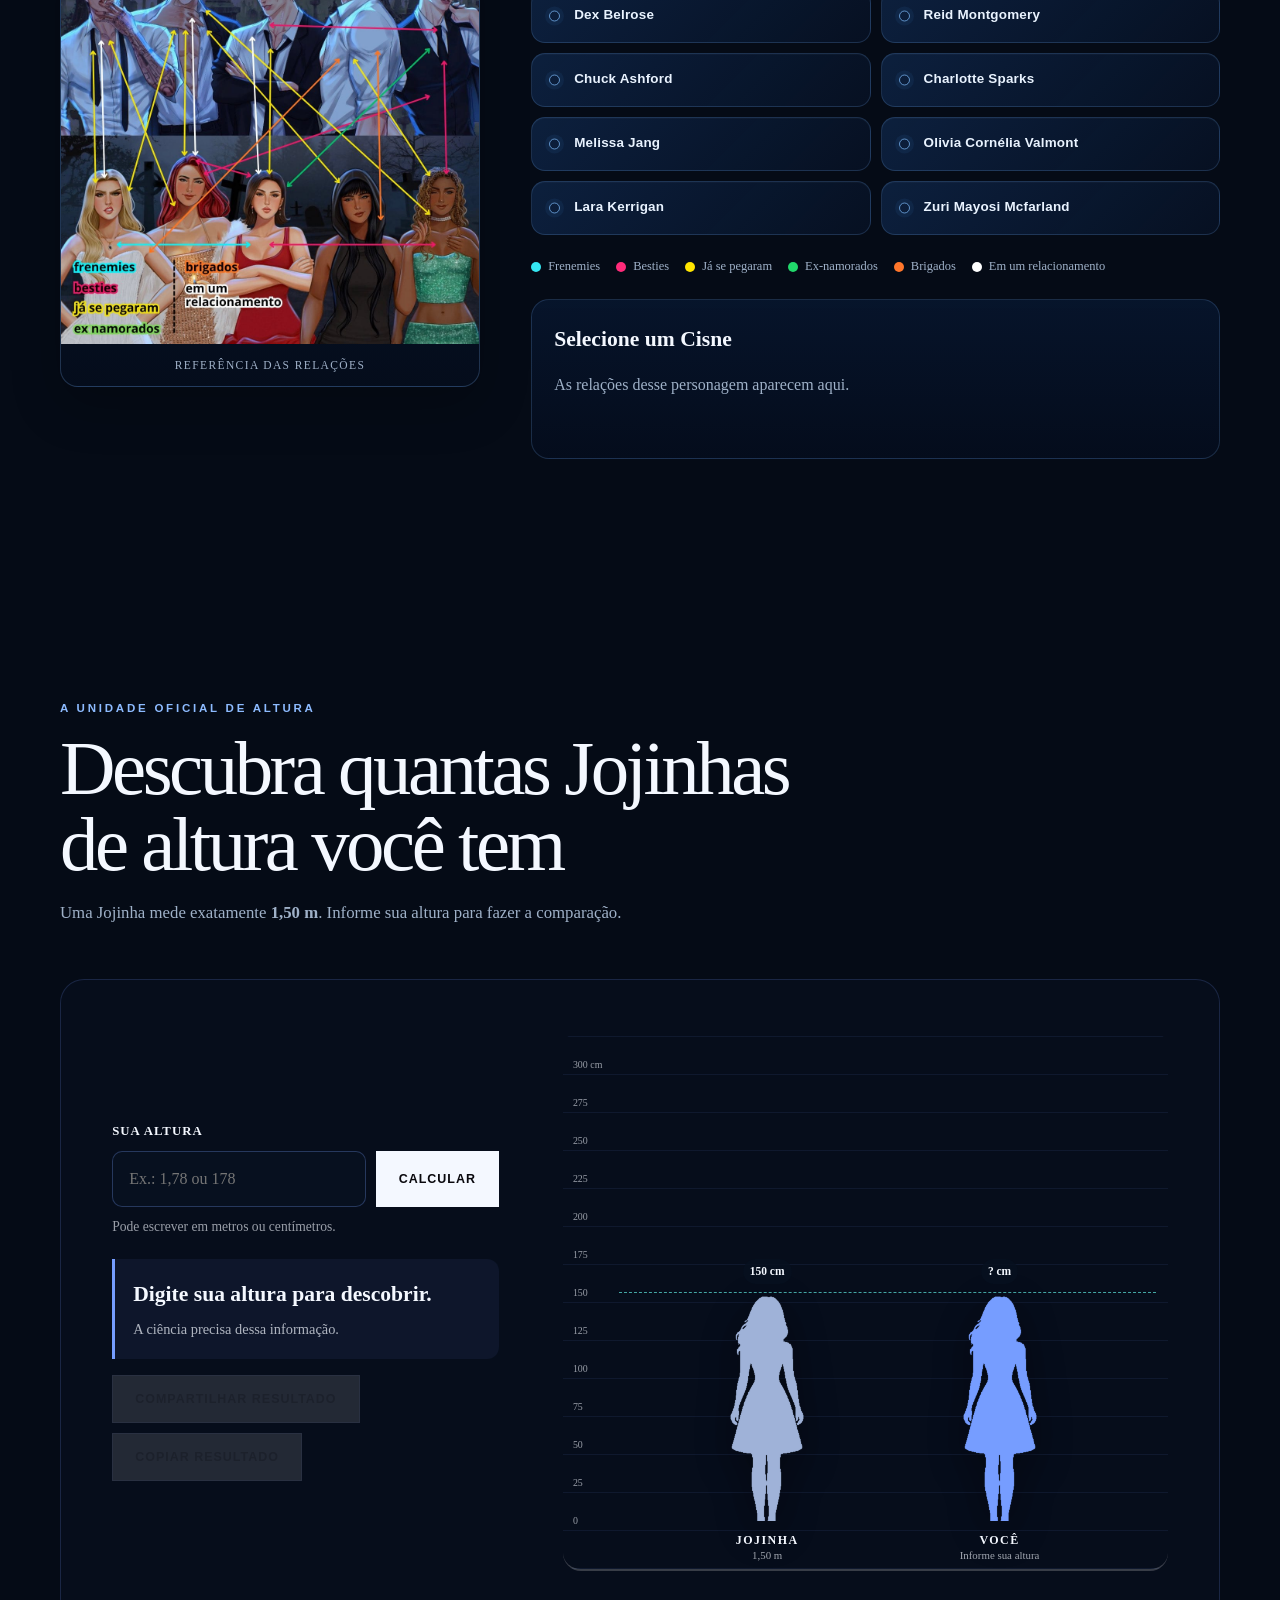
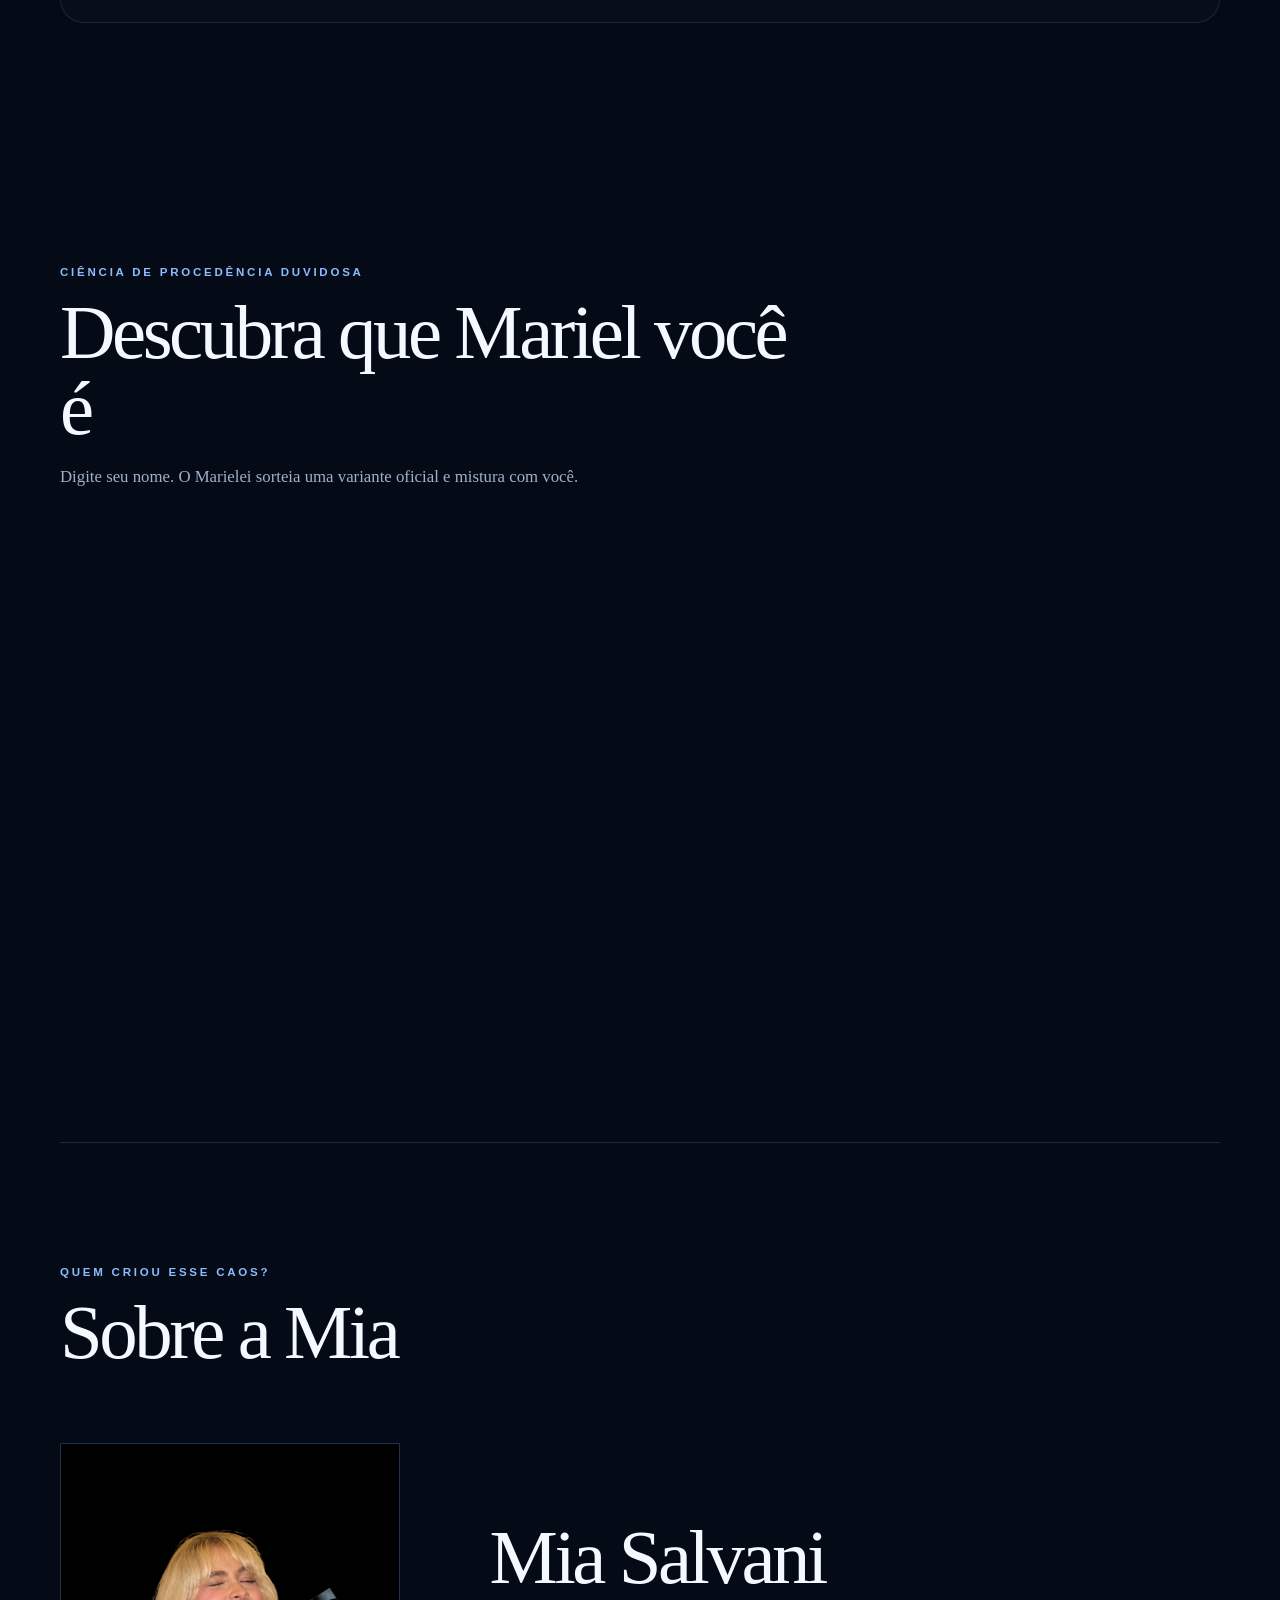
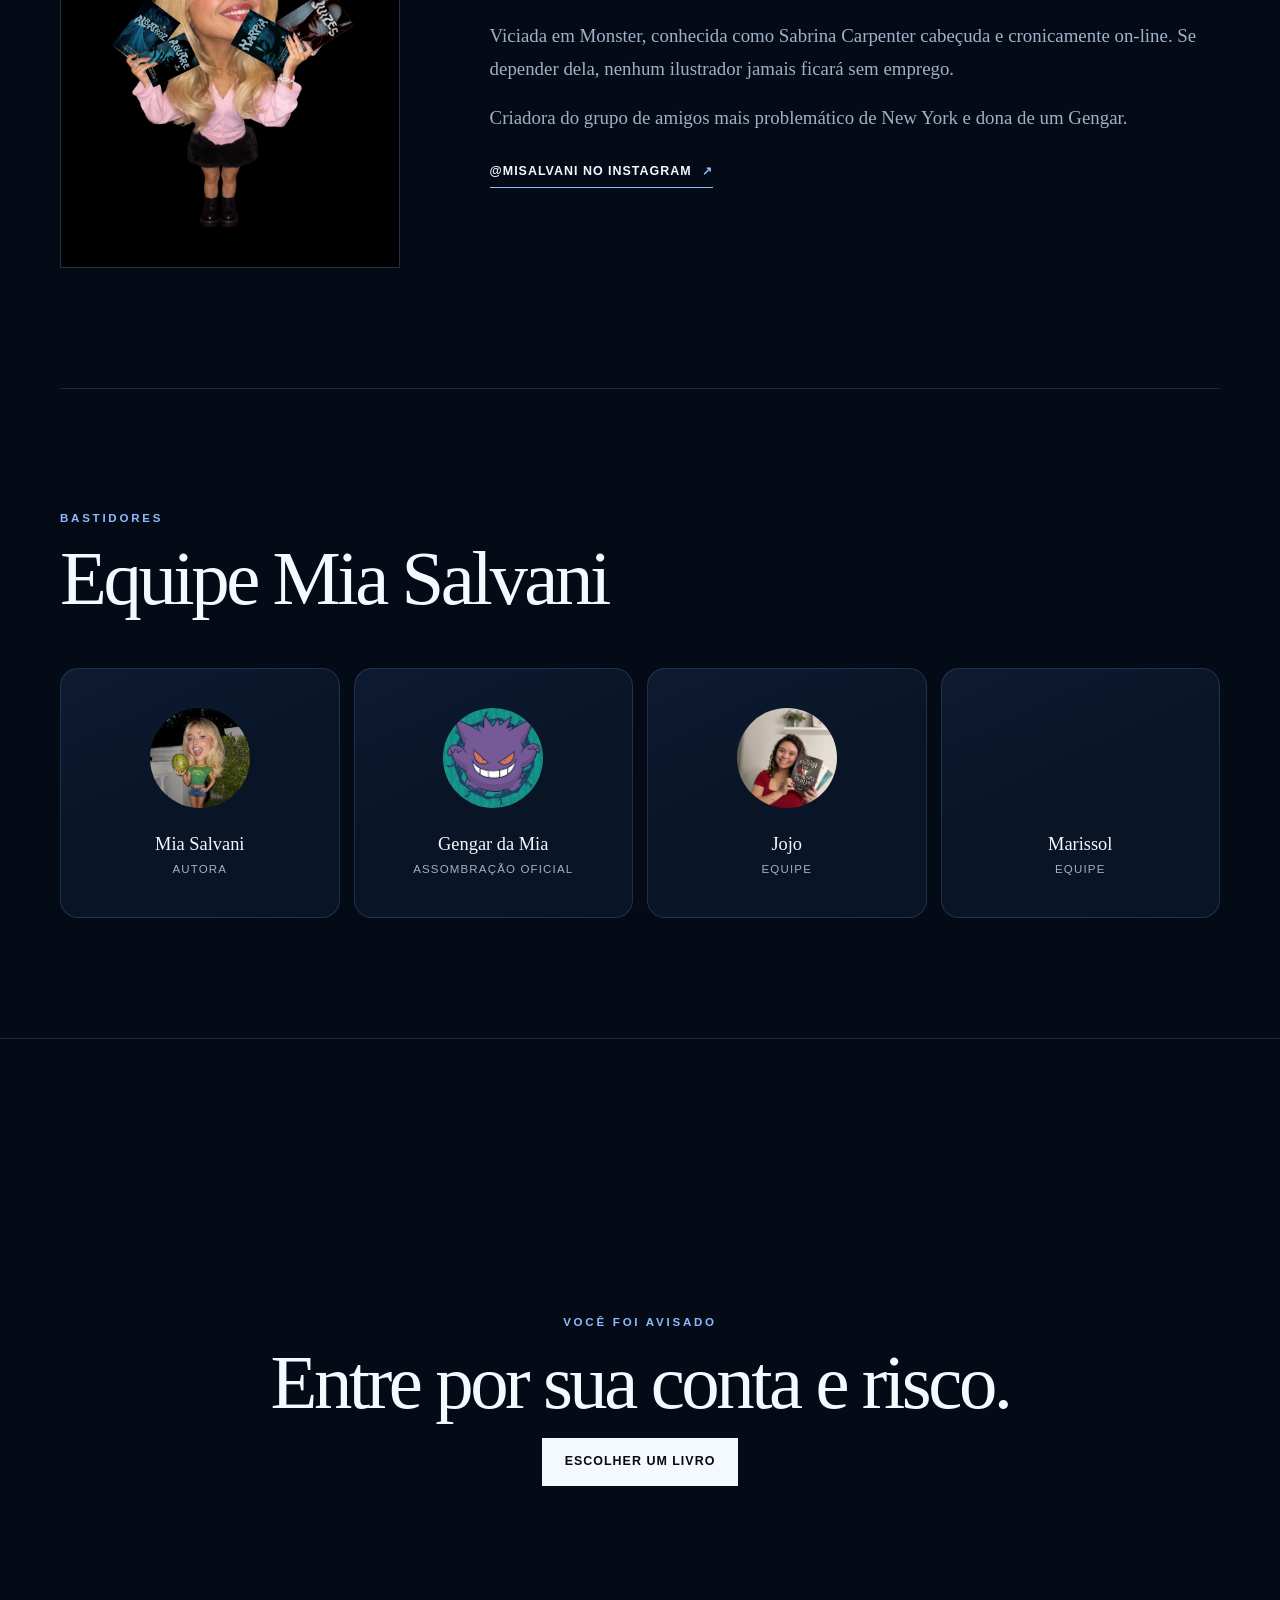
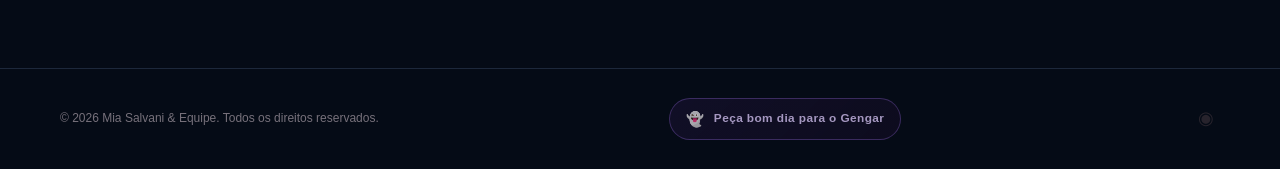
==== commit 2a9018dc: "V4.1 - Corrige estilos e contador do Corvo" ====
--- a/templates/index.html
+++ b/templates/index.html
@@ -11,8 +11,8 @@
     <title>Mia Salvani | Cisnes de New York — Site Oficial</title>
 
     <link rel="icon" type="image/png" href="/static/images/icon-mia.png">
-    <link rel="stylesheet" href="/static/css/style.css">
-    <script src="/static/js/site.js" defer></script>
+    <link rel="stylesheet" href="/static/css/style.css?v=4.1.0">
+    <script src="/static/js/site.js?v=4.1.0" defer></script>
 </head>
 <body>
     <!-- Acessibilidade -->
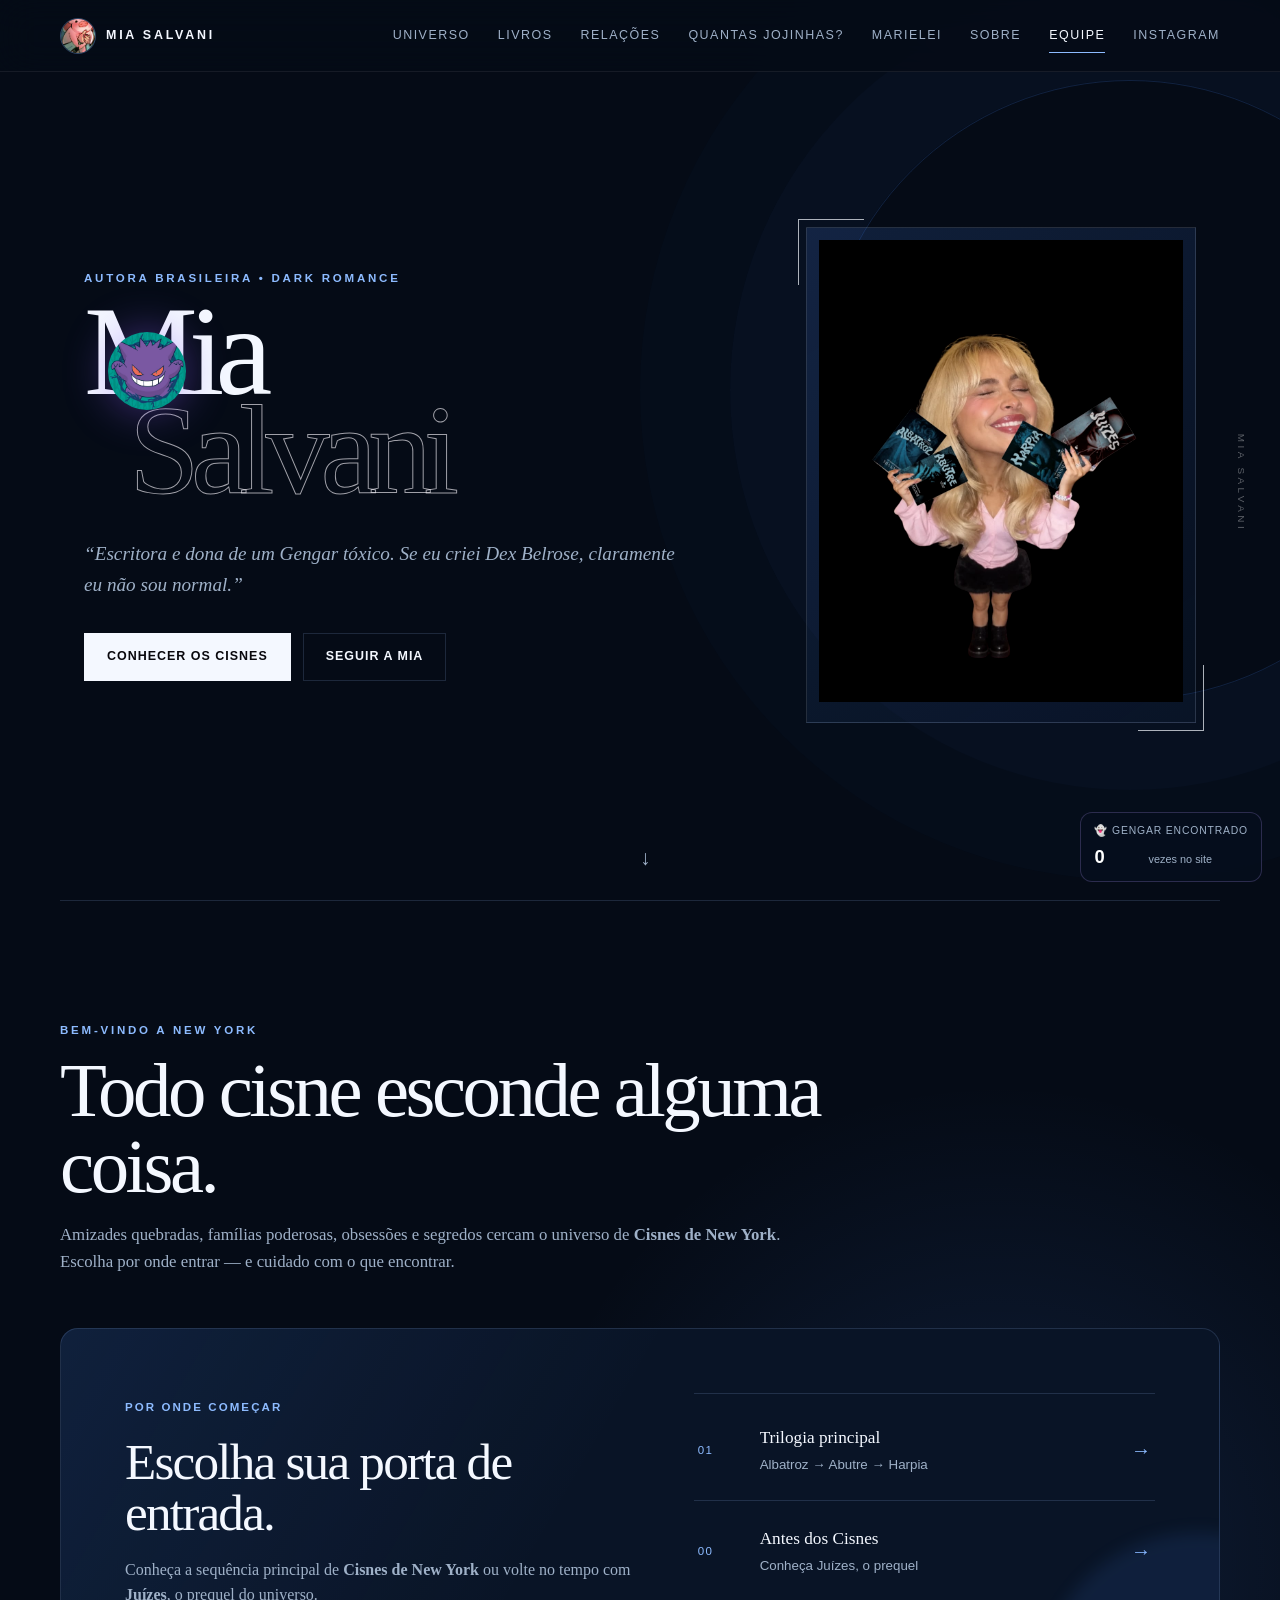
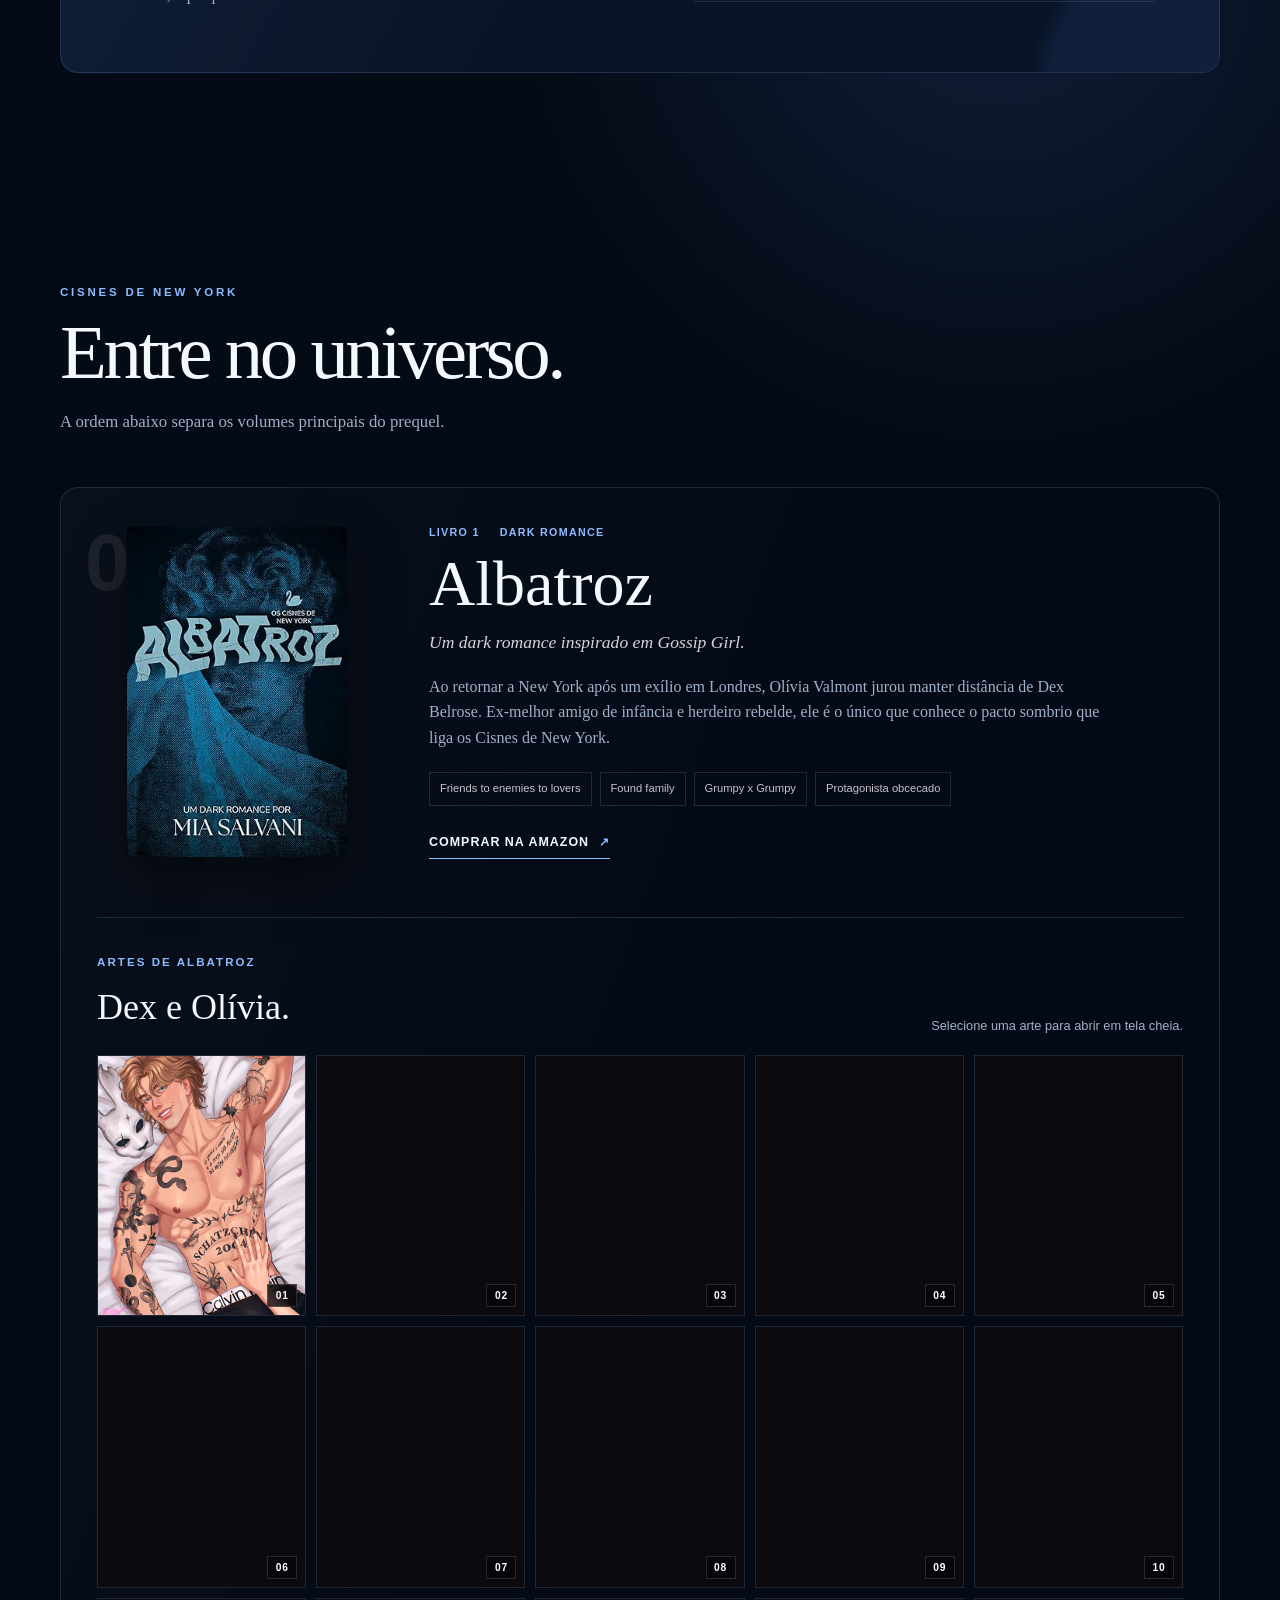
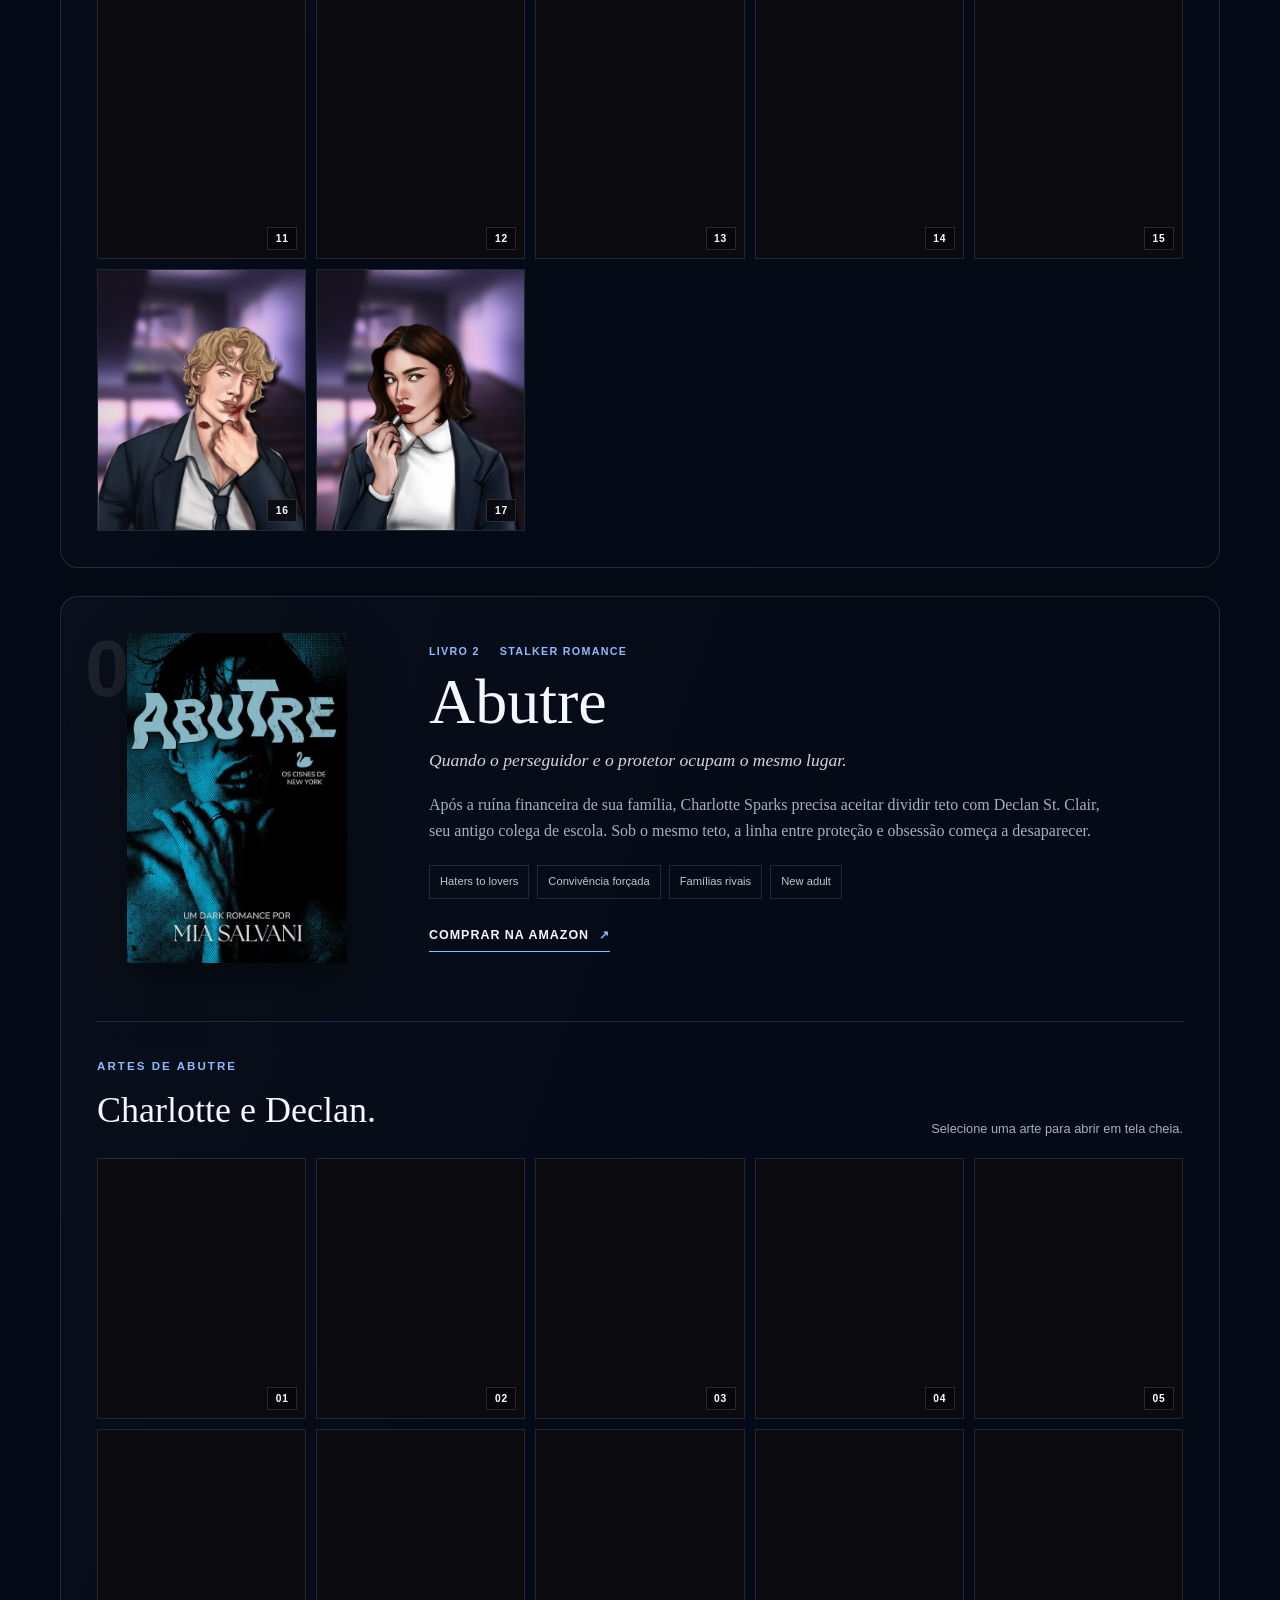
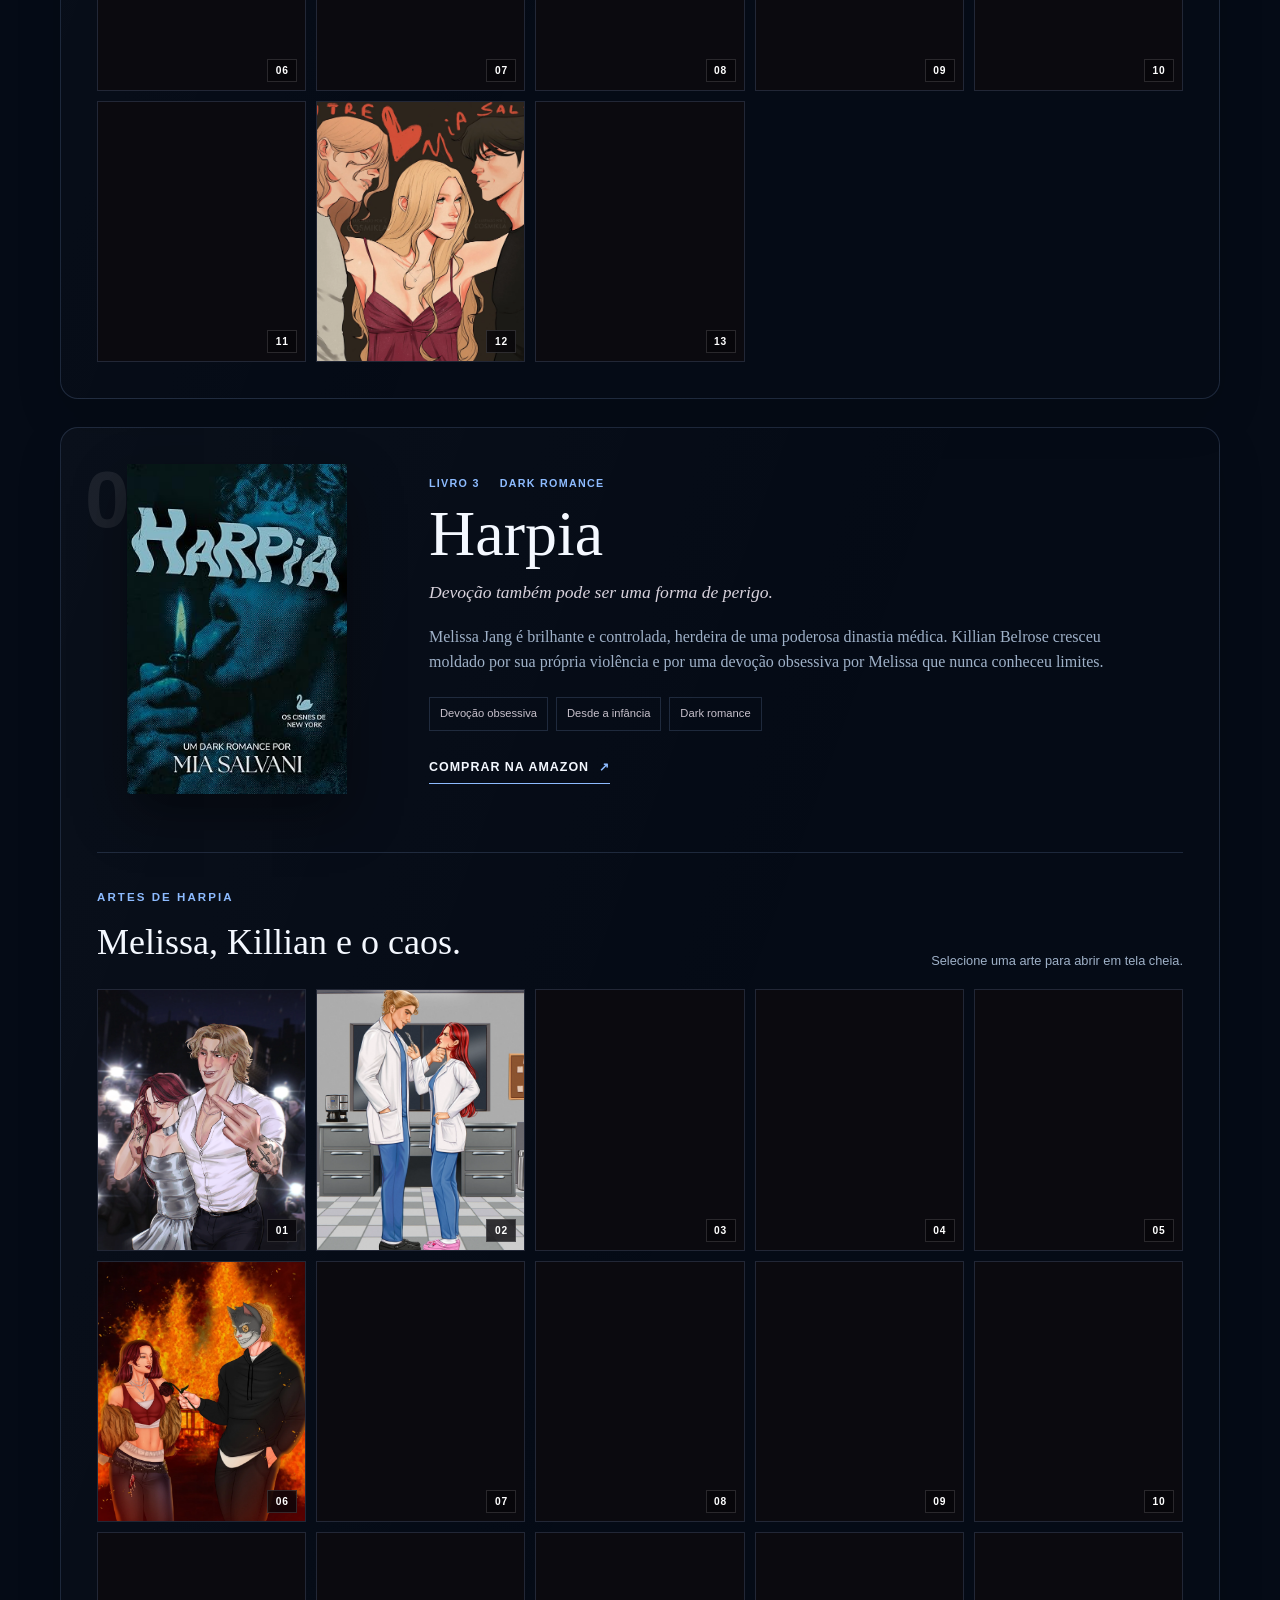
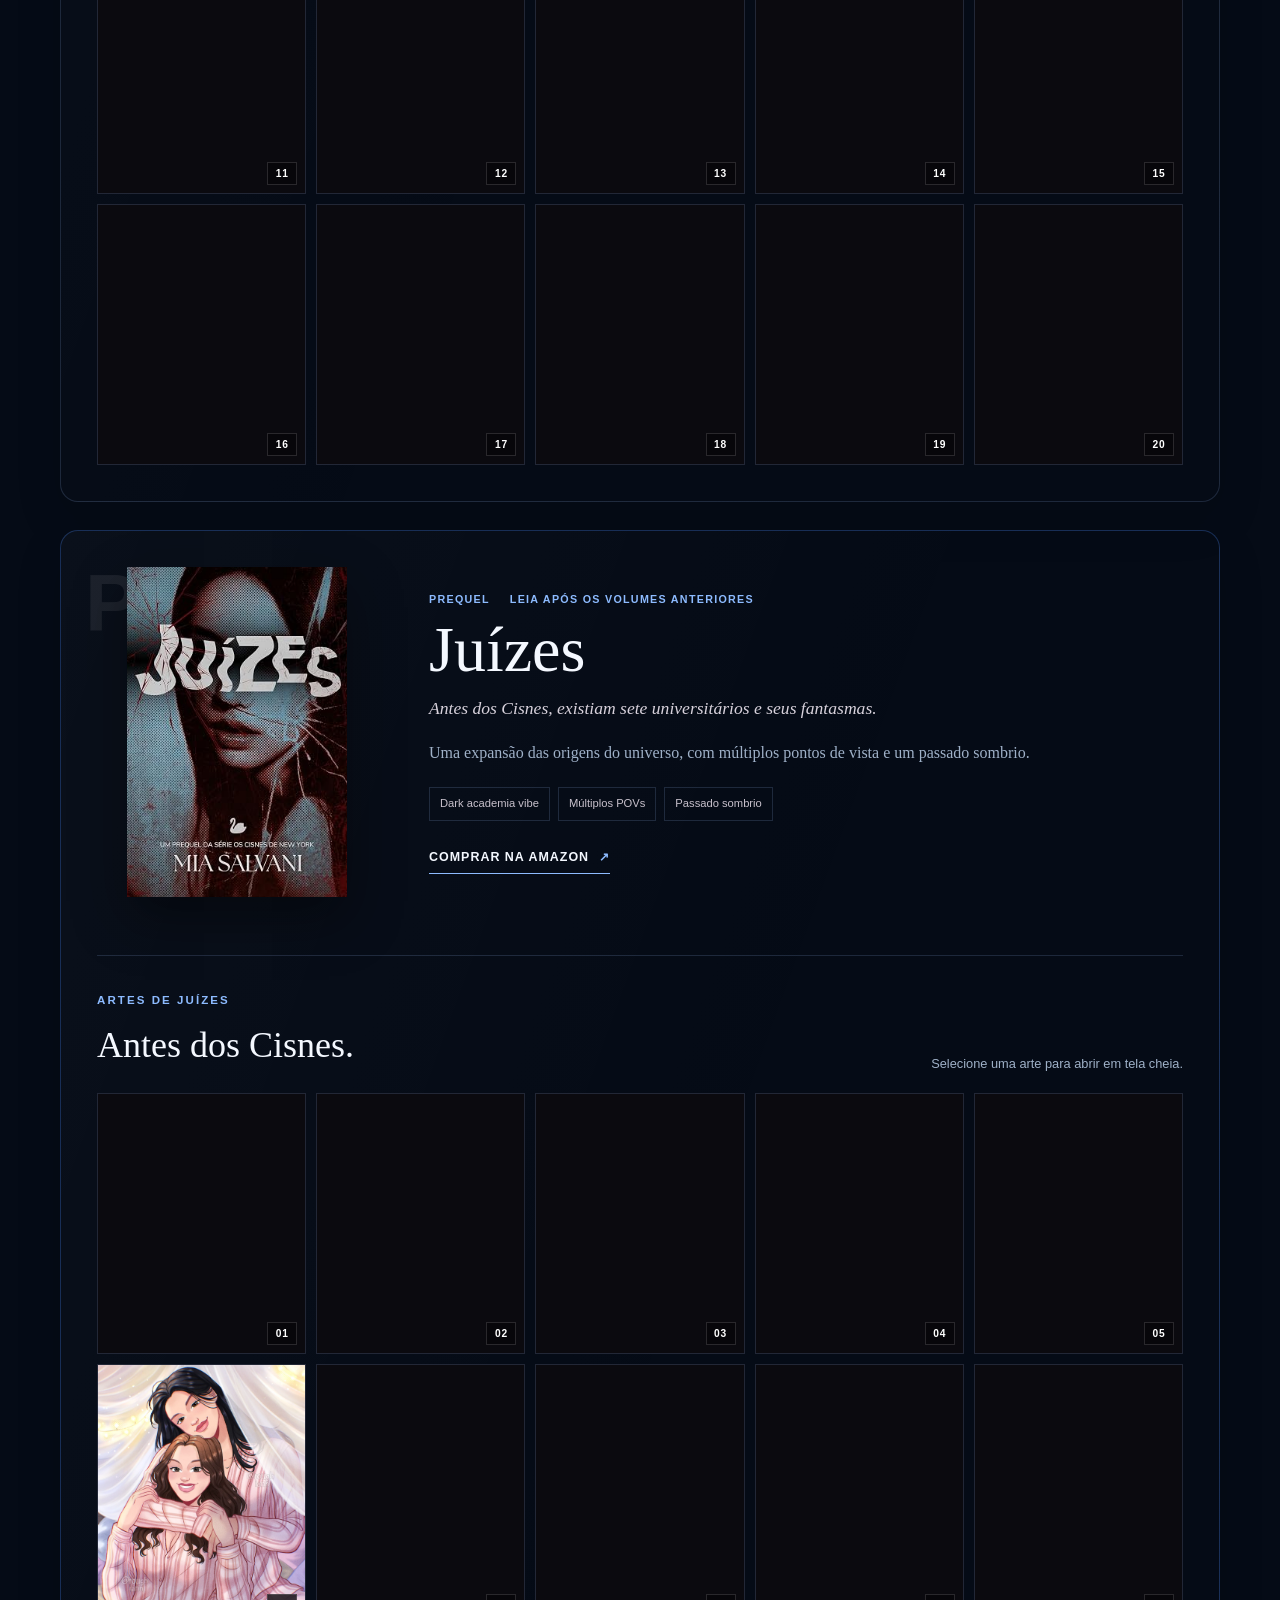
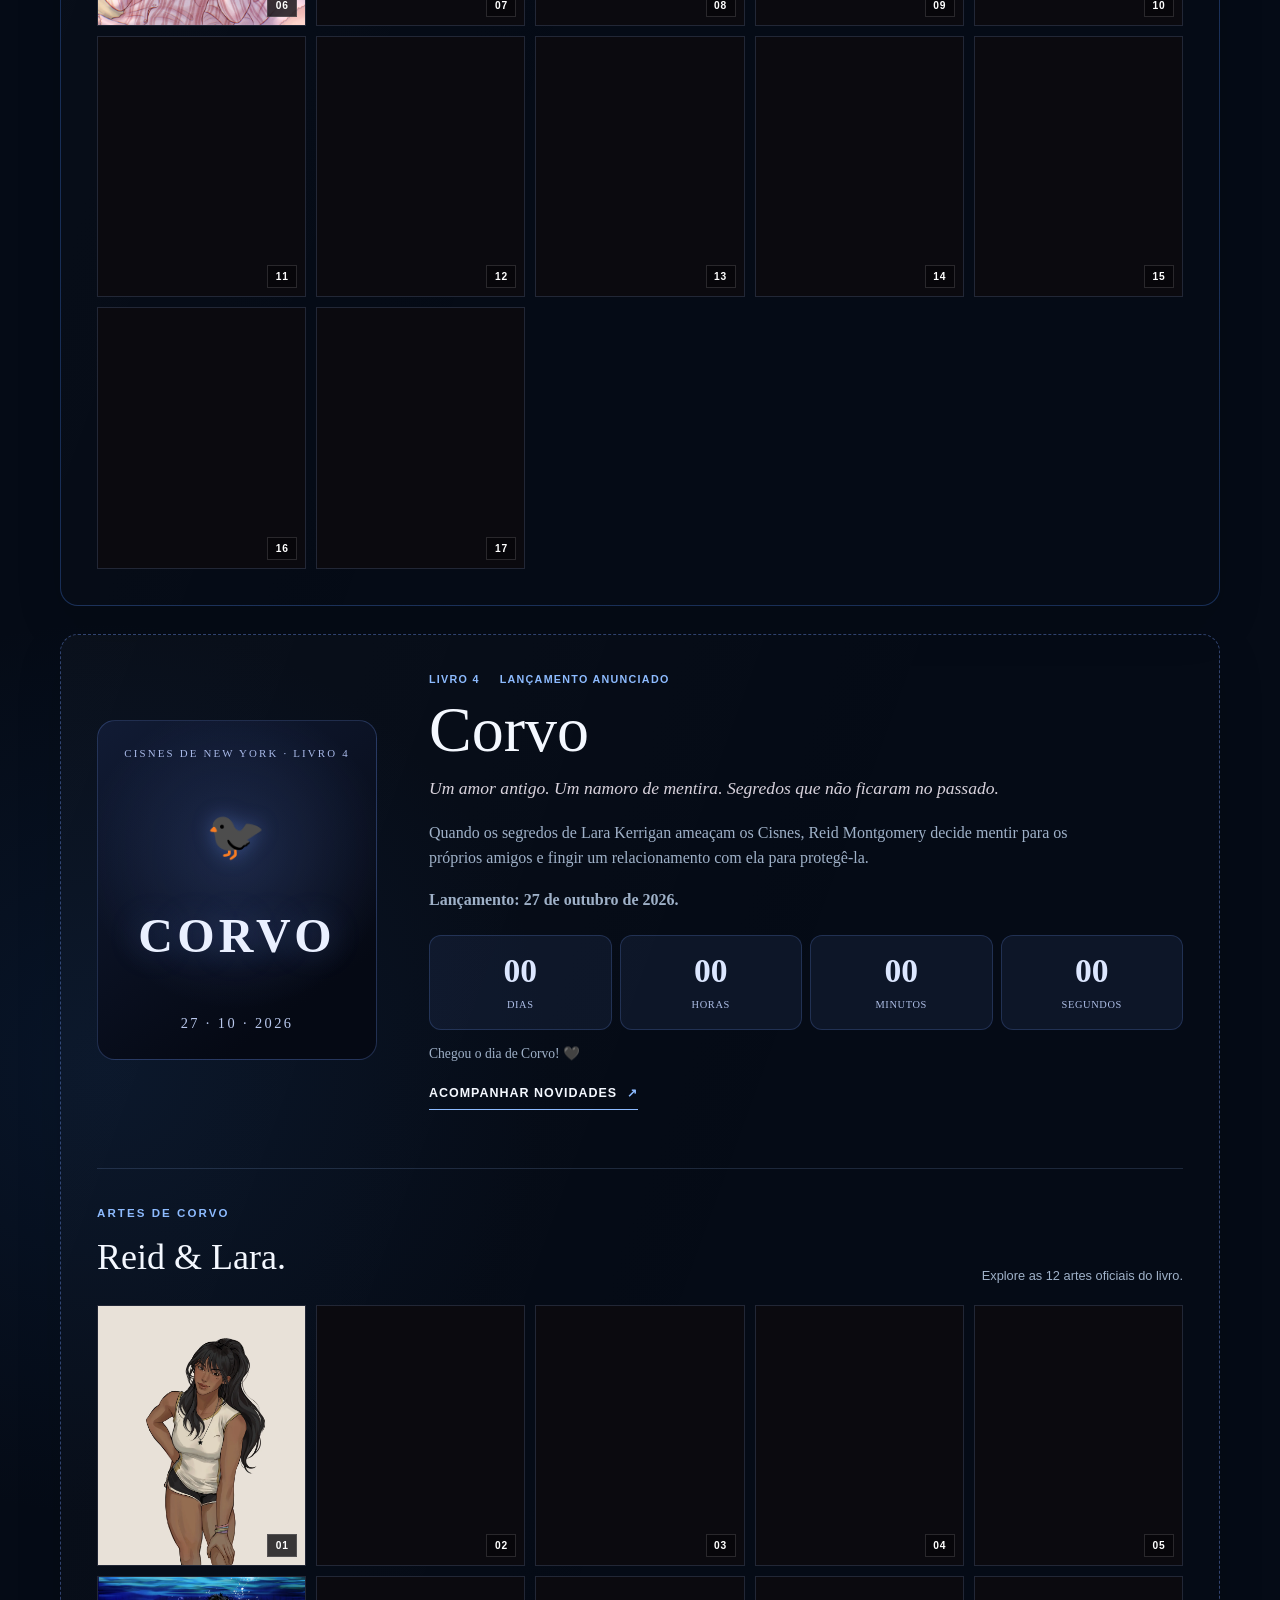
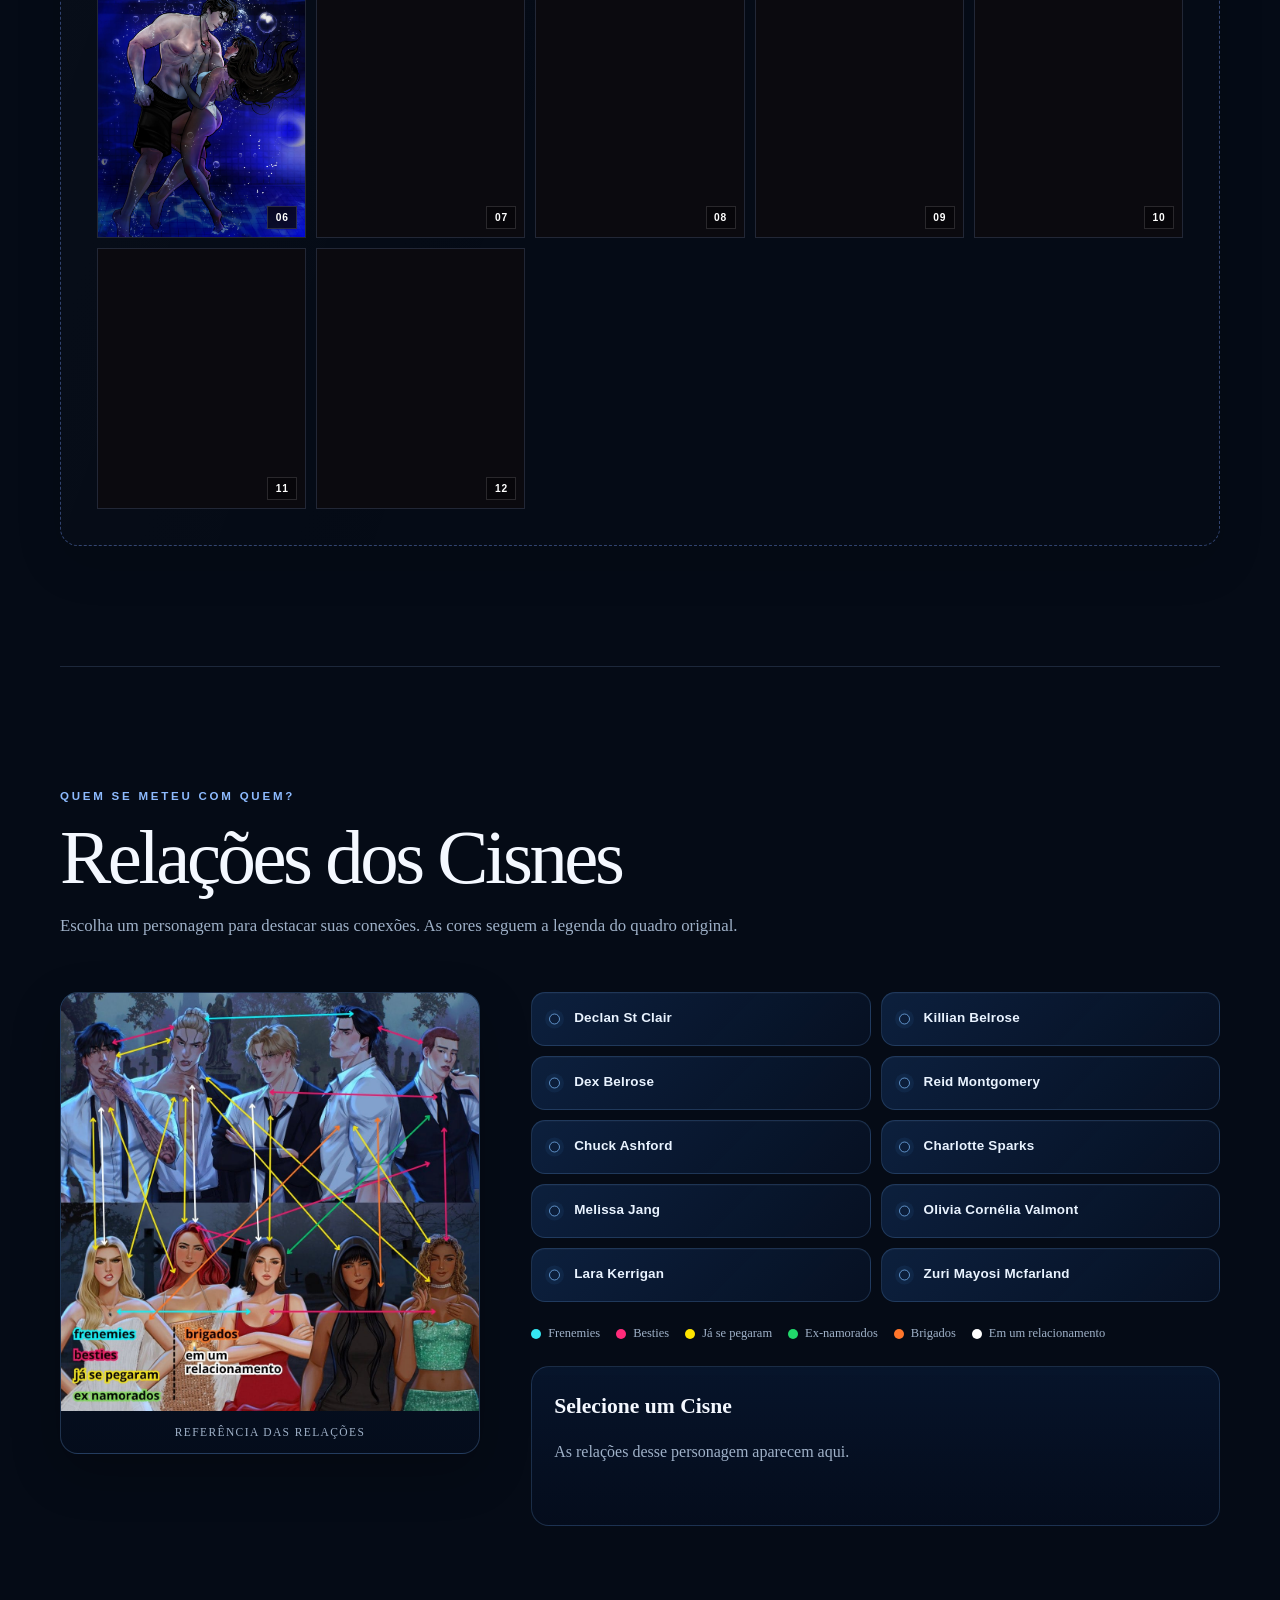
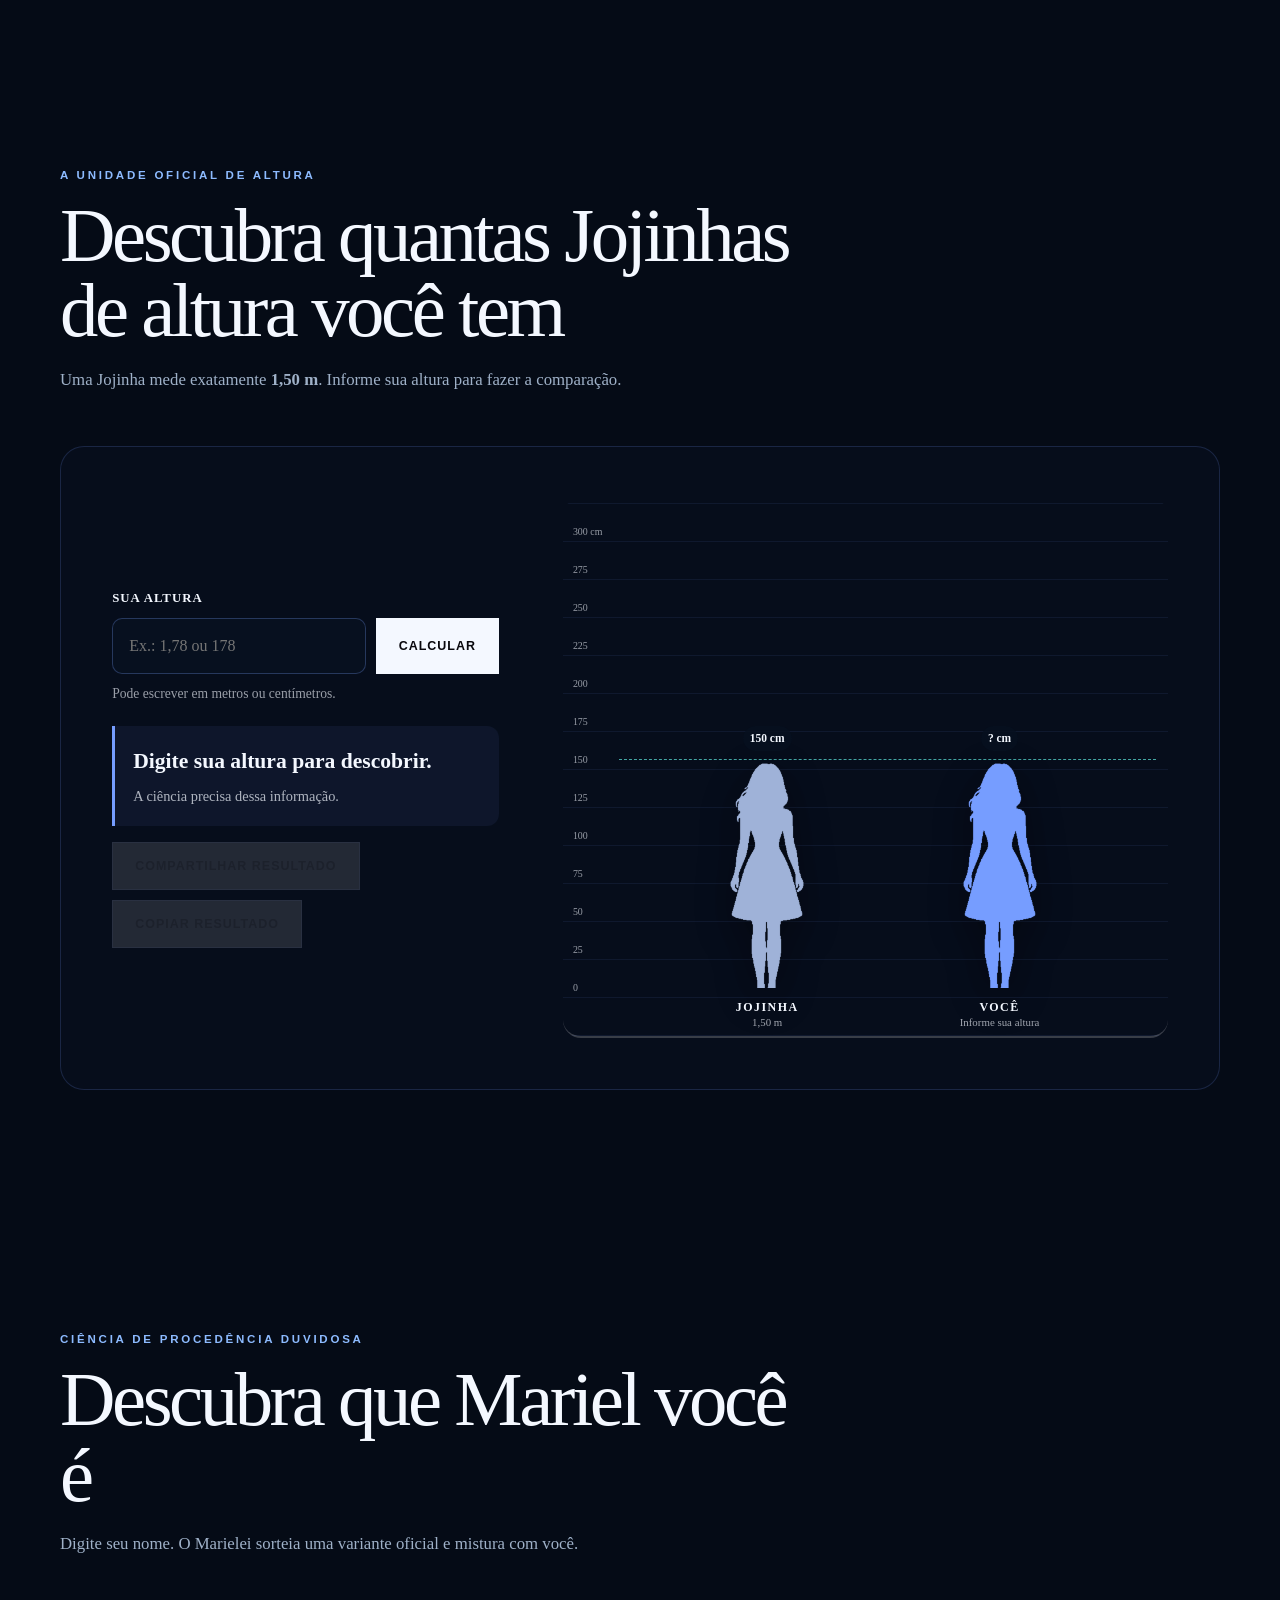
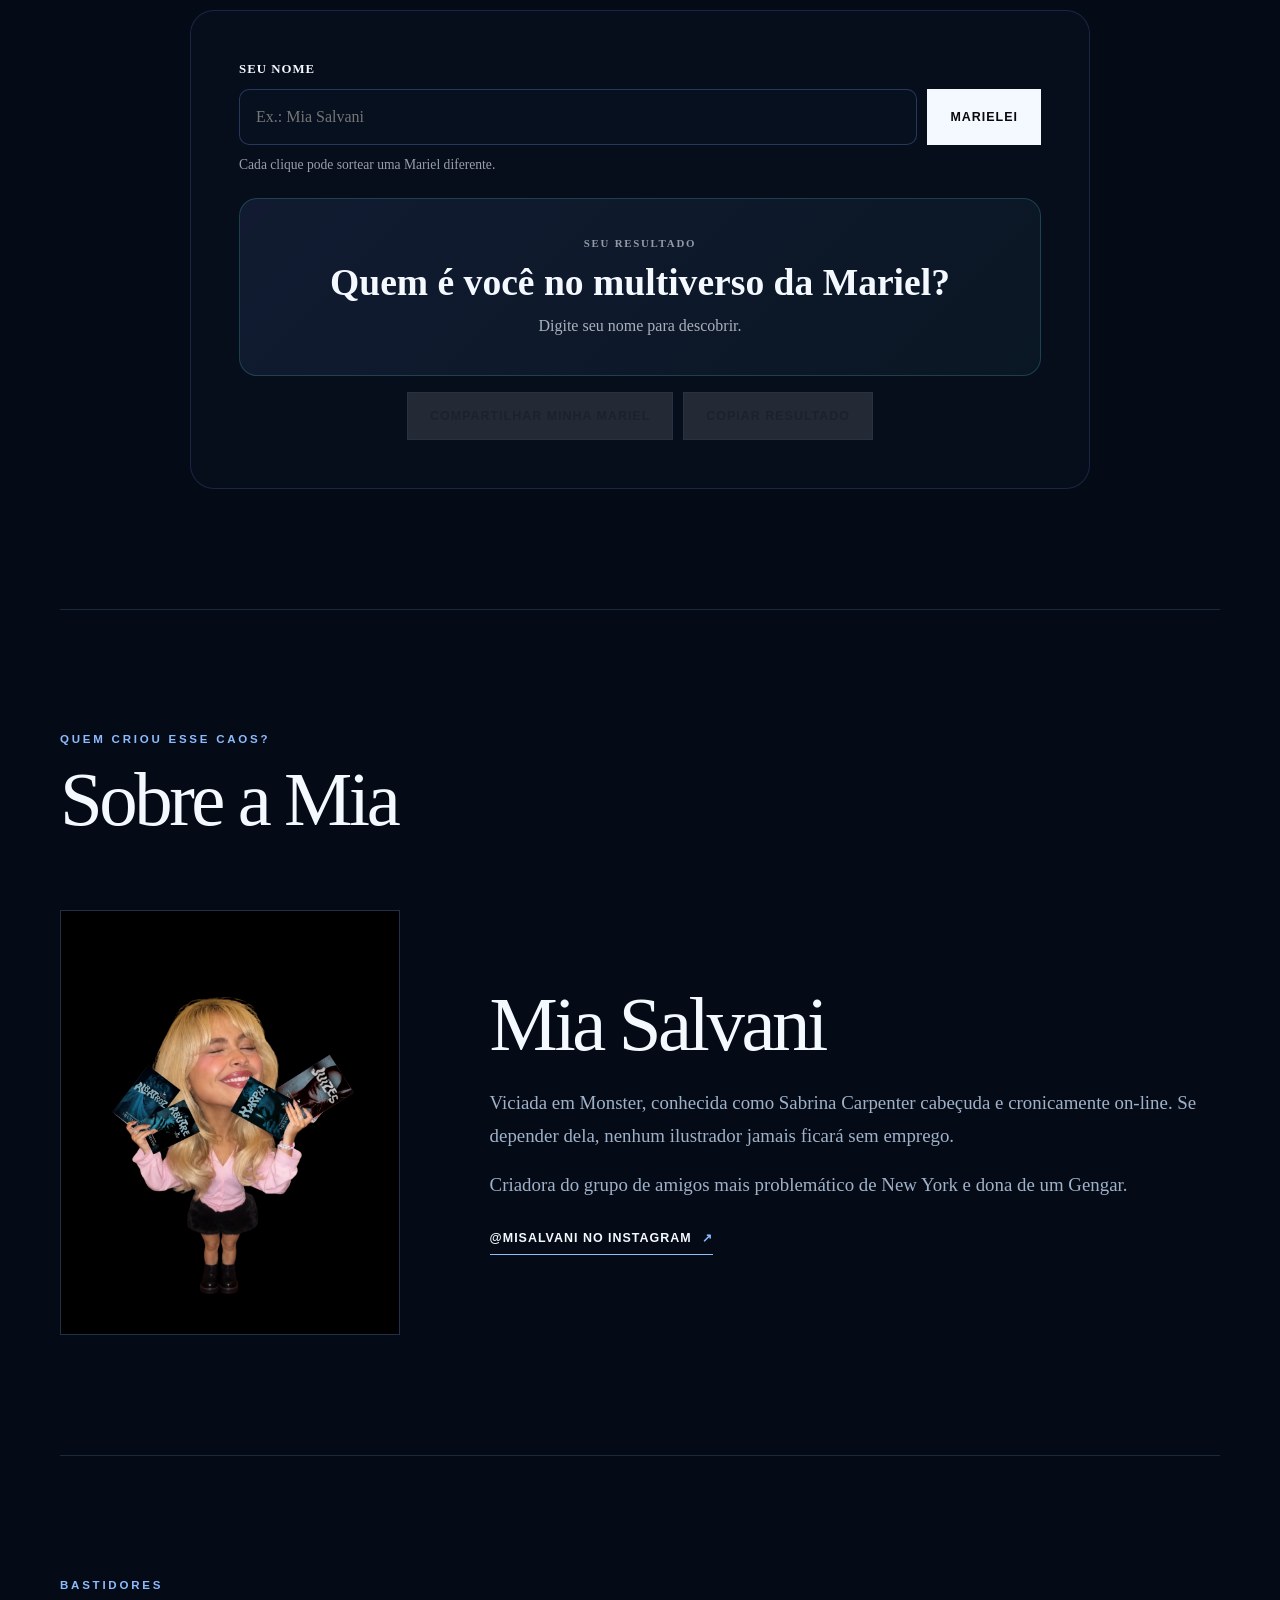
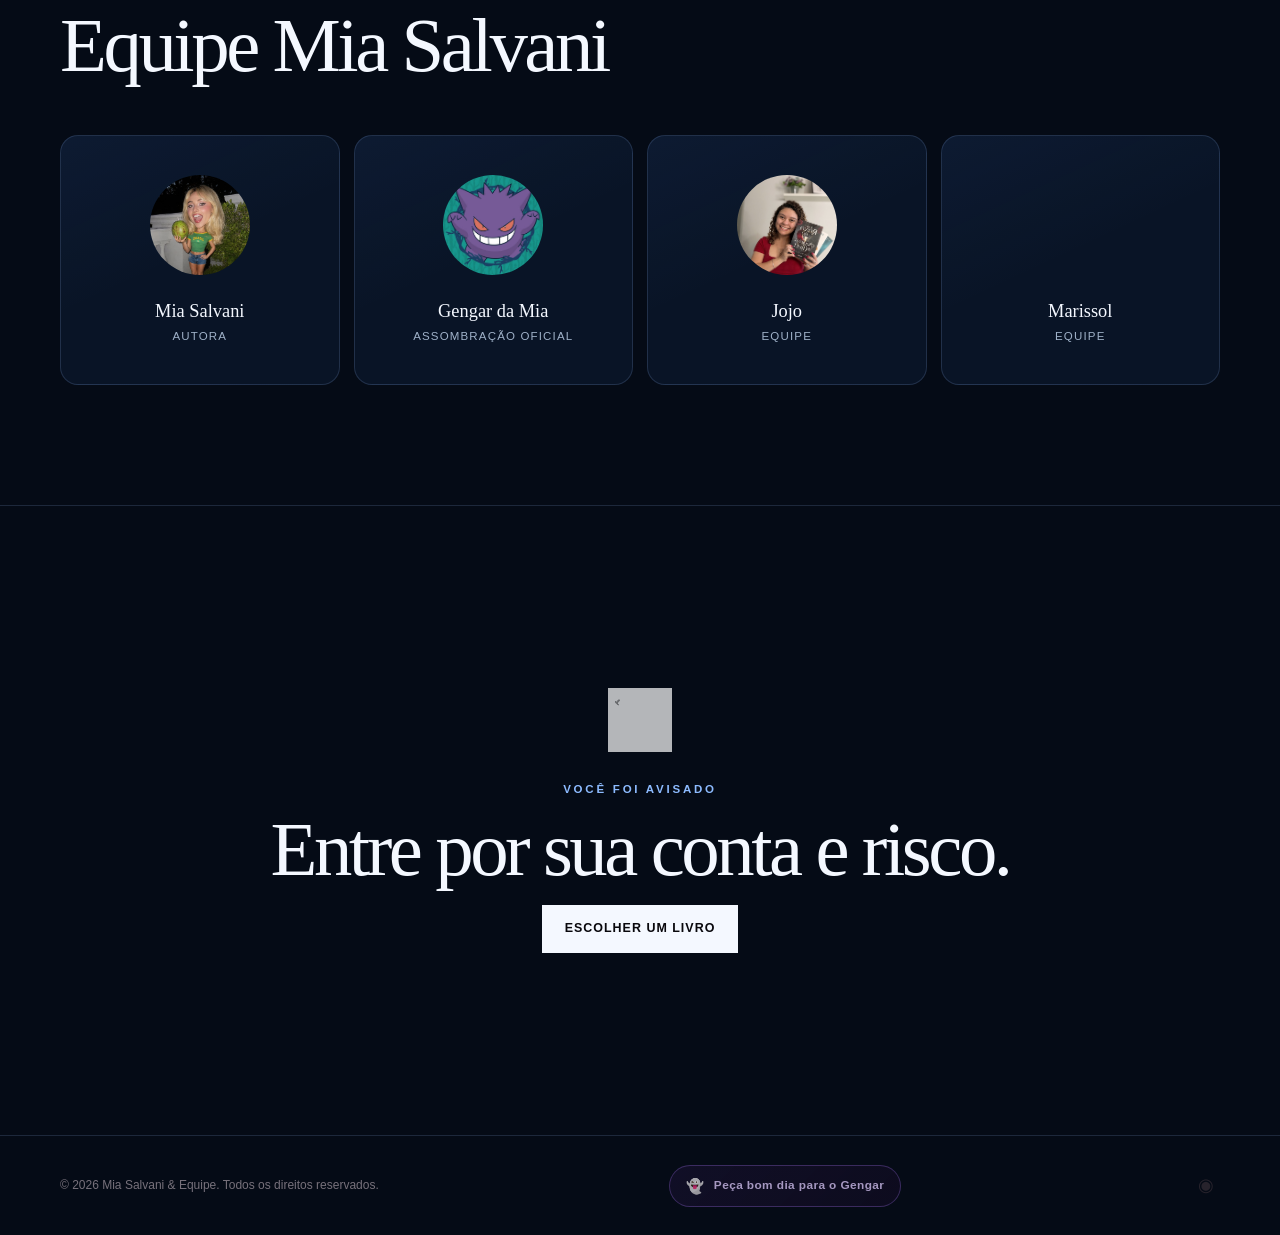
==== commit 55f0bd98: "V5.0 - Galeria Corvo e melhorias" ====
--- a/templates/index.html
+++ b/templates/index.html
@@ -11,8 +11,8 @@
     <title>Mia Salvani | Cisnes de New York — Site Oficial</title>
 
     <link rel="icon" type="image/png" href="/static/images/icon-mia.png">
-    <link rel="stylesheet" href="/static/css/style.css?v=4.1.0">
-    <script src="/static/js/site.js?v=4.1.0" defer></script>
+    <link rel="stylesheet" href="/static/css/style.css?v=5.0.0">
+    <script src="/static/js/site.js?v=5.0.0" defer></script>
 </head>
 <body>
     <!-- Acessibilidade -->
@@ -505,7 +505,7 @@
                     </div>
                 </article>
 
-                <!-- Corvo: anúncio oficial e contagem regressiva. -->
+                <!-- Corvo: lançamento, sinopse e galeria. -->
                 <article class="book-card upcoming-card corvo-card reveal" id="corvo">
                     <div class="corvo-art" aria-label="Anúncio do livro Corvo, sem capa oficial">
                         <span class="corvo-art-label">CISNES DE NEW YORK · LIVRO 4</span>
@@ -516,8 +516,9 @@
                     <div class="book-content">
                         <div class="book-meta"><span>Livro 4</span><span>Lançamento anunciado</span></div>
                         <h3>Corvo</h3>
-                        <p class="book-hook">A espera está chegando ao fim.</p>
-                        <p>O quarto livro de Cisnes de New York chega em <strong>27 de outubro de 2026</strong>.</p>
+                        <p class="book-hook">Um amor antigo. Um namoro de mentira. Segredos que não ficaram no passado.</p>
+                        <p>Quando os segredos de Lara Kerrigan ameaçam os Cisnes, Reid Montgomery decide mentir para os próprios amigos e fingir um relacionamento com ela para protegê-la.</p>
+                        <p><strong>Lançamento: 27 de outubro de 2026.</strong></p>
                         <div class="corvo-countdown" data-corvo-countdown role="timer" aria-label="Tempo restante para o lançamento de Corvo">
                             <div><strong data-count-days>--</strong><span>Dias</span></div>
                             <div><strong data-count-hours>--</strong><span>Horas</span></div>
@@ -526,6 +527,67 @@
                         </div>
                         <p class="corvo-countdown-message" data-corvo-message>Contagem regressiva para o lançamento.</p>
                         <a href="https://www.instagram.com/misalvani/" target="_blank" rel="noopener noreferrer" class="book-link">Acompanhar novidades <span>↗</span></a>
+                    </div>
+
+                    <!-- Galeria de Corvo. -->
+                    <div class="harpia-gallery" data-art-gallery data-gallery-name="Corvo" aria-labelledby="corvoGalleryTitle">
+                        <div class="harpia-gallery-heading">
+                            <div>
+                                <span class="entry-label">ARTES DE CORVO</span>
+                                <h4 id="corvoGalleryTitle">Reid &amp; Lara.</h4>
+                            </div>
+                            <p>Explore as 12 artes oficiais do livro.</p>
+                        </div>
+                        <div class="harpia-art-grid">
+                            <button class="harpia-art-card" type="button" data-art-item aria-label="Abrir arte 01 de Corvo — Lara Kerrigan">
+                                <img src="/static/images/corvo/lara.webp" alt="Arte 01 de Corvo — Lara Kerrigan" loading="lazy" decoding="async">
+                                <span>01</span>
+                            </button>
+                            <button class="harpia-art-card" type="button" data-art-item aria-label="Abrir arte 02 de Corvo — Reid Montgomery">
+                                <img src="/static/images/corvo/reid1.webp" alt="Arte 02 de Corvo — Reid Montgomery" loading="lazy" decoding="async">
+                                <span>02</span>
+                            </button>
+                            <button class="harpia-art-card" type="button" data-art-item aria-label="Abrir arte 03 de Corvo — Reid Montgomery">
+                                <img src="/static/images/corvo/reid2.webp" alt="Arte 03 de Corvo — Reid Montgomery" loading="lazy" decoding="async">
+                                <span>03</span>
+                            </button>
+                            <button class="harpia-art-card" type="button" data-art-item aria-label="Abrir arte 04 de Corvo — Reid e Lara — parte 1">
+                                <img src="/static/images/corvo/reidlara1.webp" alt="Arte 04 de Corvo — Reid e Lara — parte 1" loading="lazy" decoding="async">
+                                <span>04</span>
+                            </button>
+                            <button class="harpia-art-card" type="button" data-art-item aria-label="Abrir arte 05 de Corvo — Reid e Lara — parte 2">
+                                <img src="/static/images/corvo/reidlara2.webp" alt="Arte 05 de Corvo — Reid e Lara — parte 2" loading="lazy" decoding="async">
+                                <span>05</span>
+                            </button>
+                            <button class="harpia-art-card" type="button" data-art-item aria-label="Abrir arte 06 de Corvo — Reid e Lara — parte 3">
+                                <img src="/static/images/corvo/reidlara3.webp" alt="Arte 06 de Corvo — Reid e Lara — parte 3" loading="lazy" decoding="async">
+                                <span>06</span>
+                            </button>
+                            <button class="harpia-art-card" type="button" data-art-item aria-label="Abrir arte 07 de Corvo — Reid e Lara — parte 4">
+                                <img src="/static/images/corvo/reidlara4.webp" alt="Arte 07 de Corvo — Reid e Lara — parte 4" loading="lazy" decoding="async">
+                                <span>07</span>
+                            </button>
+                            <button class="harpia-art-card" type="button" data-art-item aria-label="Abrir arte 08 de Corvo — Reid e Lara — parte 5">
+                                <img src="/static/images/corvo/reidlara5.webp" alt="Arte 08 de Corvo — Reid e Lara — parte 5" loading="lazy" decoding="async">
+                                <span>08</span>
+                            </button>
+                            <button class="harpia-art-card" type="button" data-art-item aria-label="Abrir arte 09 de Corvo — Reid e Lara — parte 6">
+                                <img src="/static/images/corvo/reidlara6.webp" alt="Arte 09 de Corvo — Reid e Lara — parte 6" loading="lazy" decoding="async">
+                                <span>09</span>
+                            </button>
+                            <button class="harpia-art-card" type="button" data-art-item aria-label="Abrir arte 10 de Corvo — Reid e Lara — parte 7">
+                                <img src="/static/images/corvo/reidlara7.webp" alt="Arte 10 de Corvo — Reid e Lara — parte 7" loading="lazy" decoding="async">
+                                <span>10</span>
+                            </button>
+                            <button class="harpia-art-card" type="button" data-art-item aria-label="Abrir arte 11 de Corvo — Reid e Lara — parte 8">
+                                <img src="/static/images/corvo/reidlara8.webp" alt="Arte 11 de Corvo — Reid e Lara — parte 8" loading="lazy" decoding="async">
+                                <span>11</span>
+                            </button>
+                            <button class="harpia-art-card" type="button" data-art-item aria-label="Abrir arte 12 de Corvo — Reid e Lara — parte 9">
+                                <img src="/static/images/corvo/reidlara9.webp" alt="Arte 12 de Corvo — Reid e Lara — parte 9" loading="lazy" decoding="async">
+                                <span>12</span>
+                            </button>
+                        </div>
                     </div>
                 </article>
             </div>
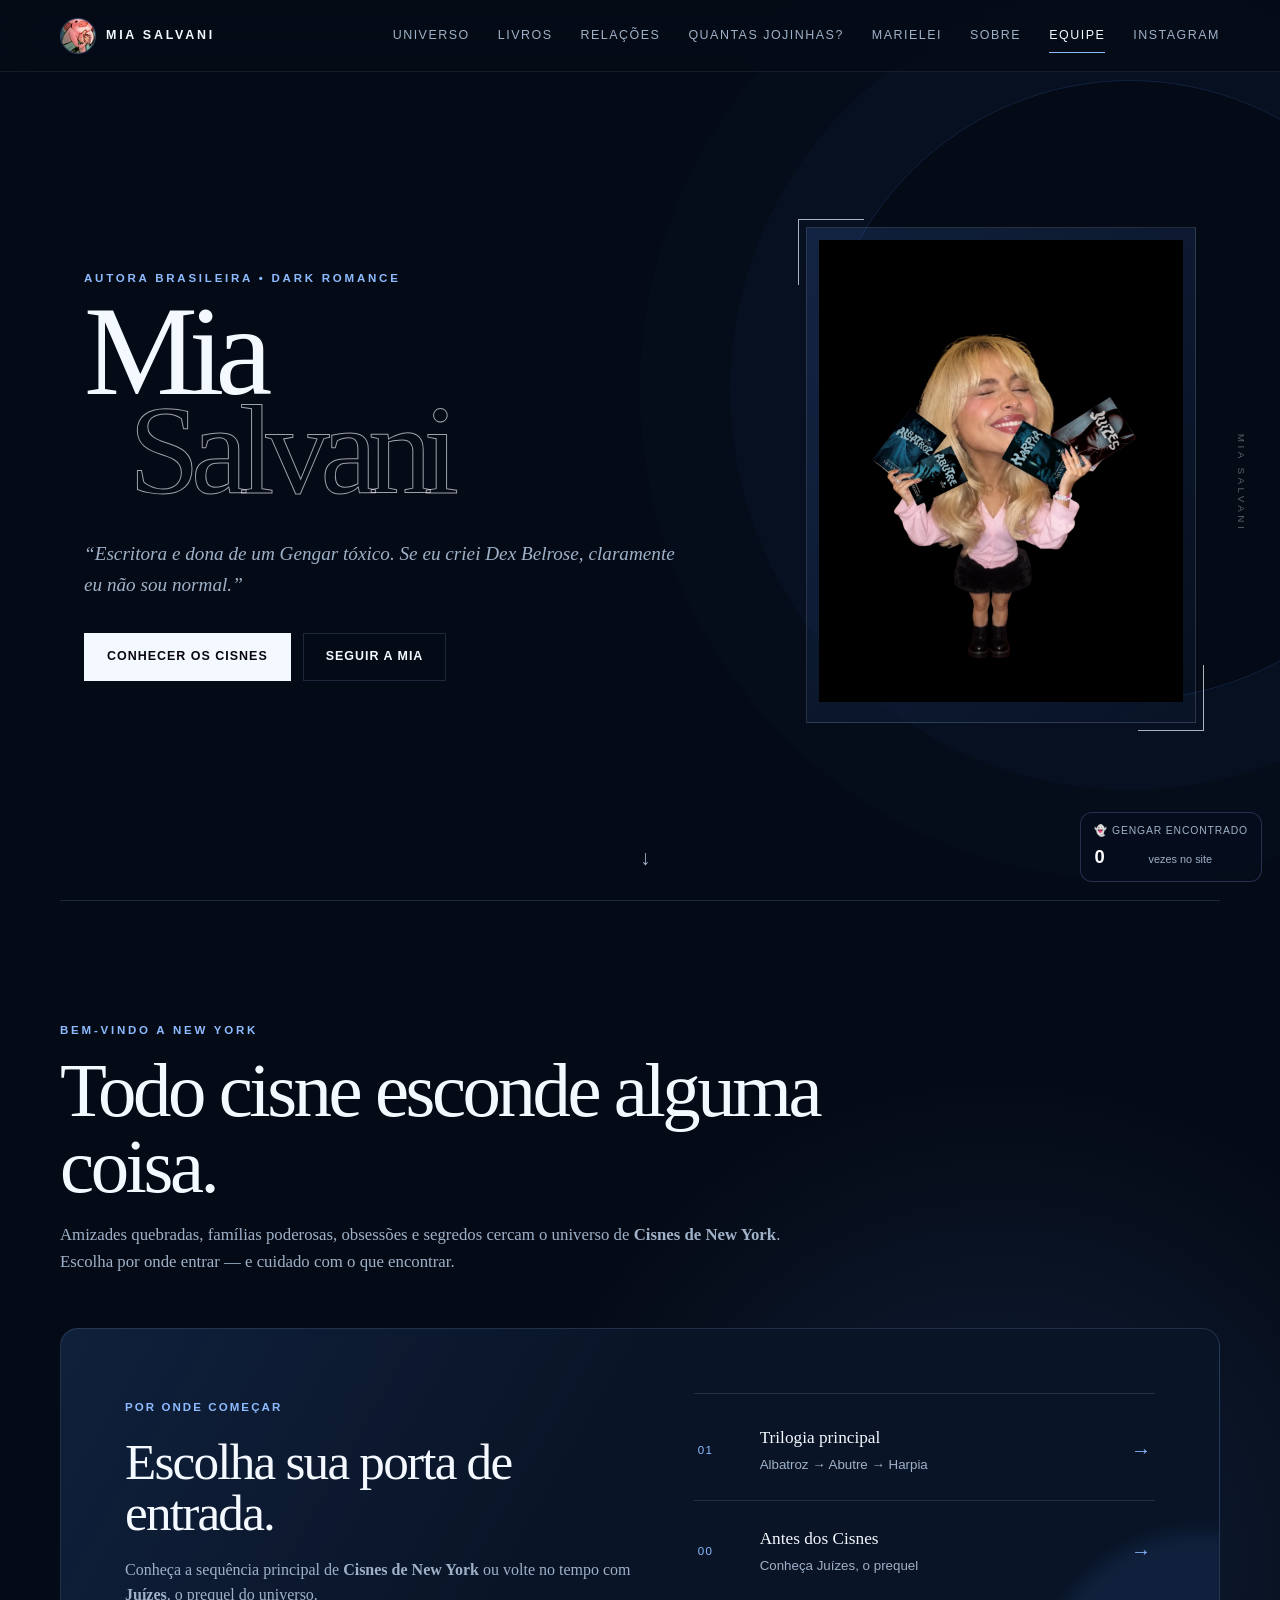
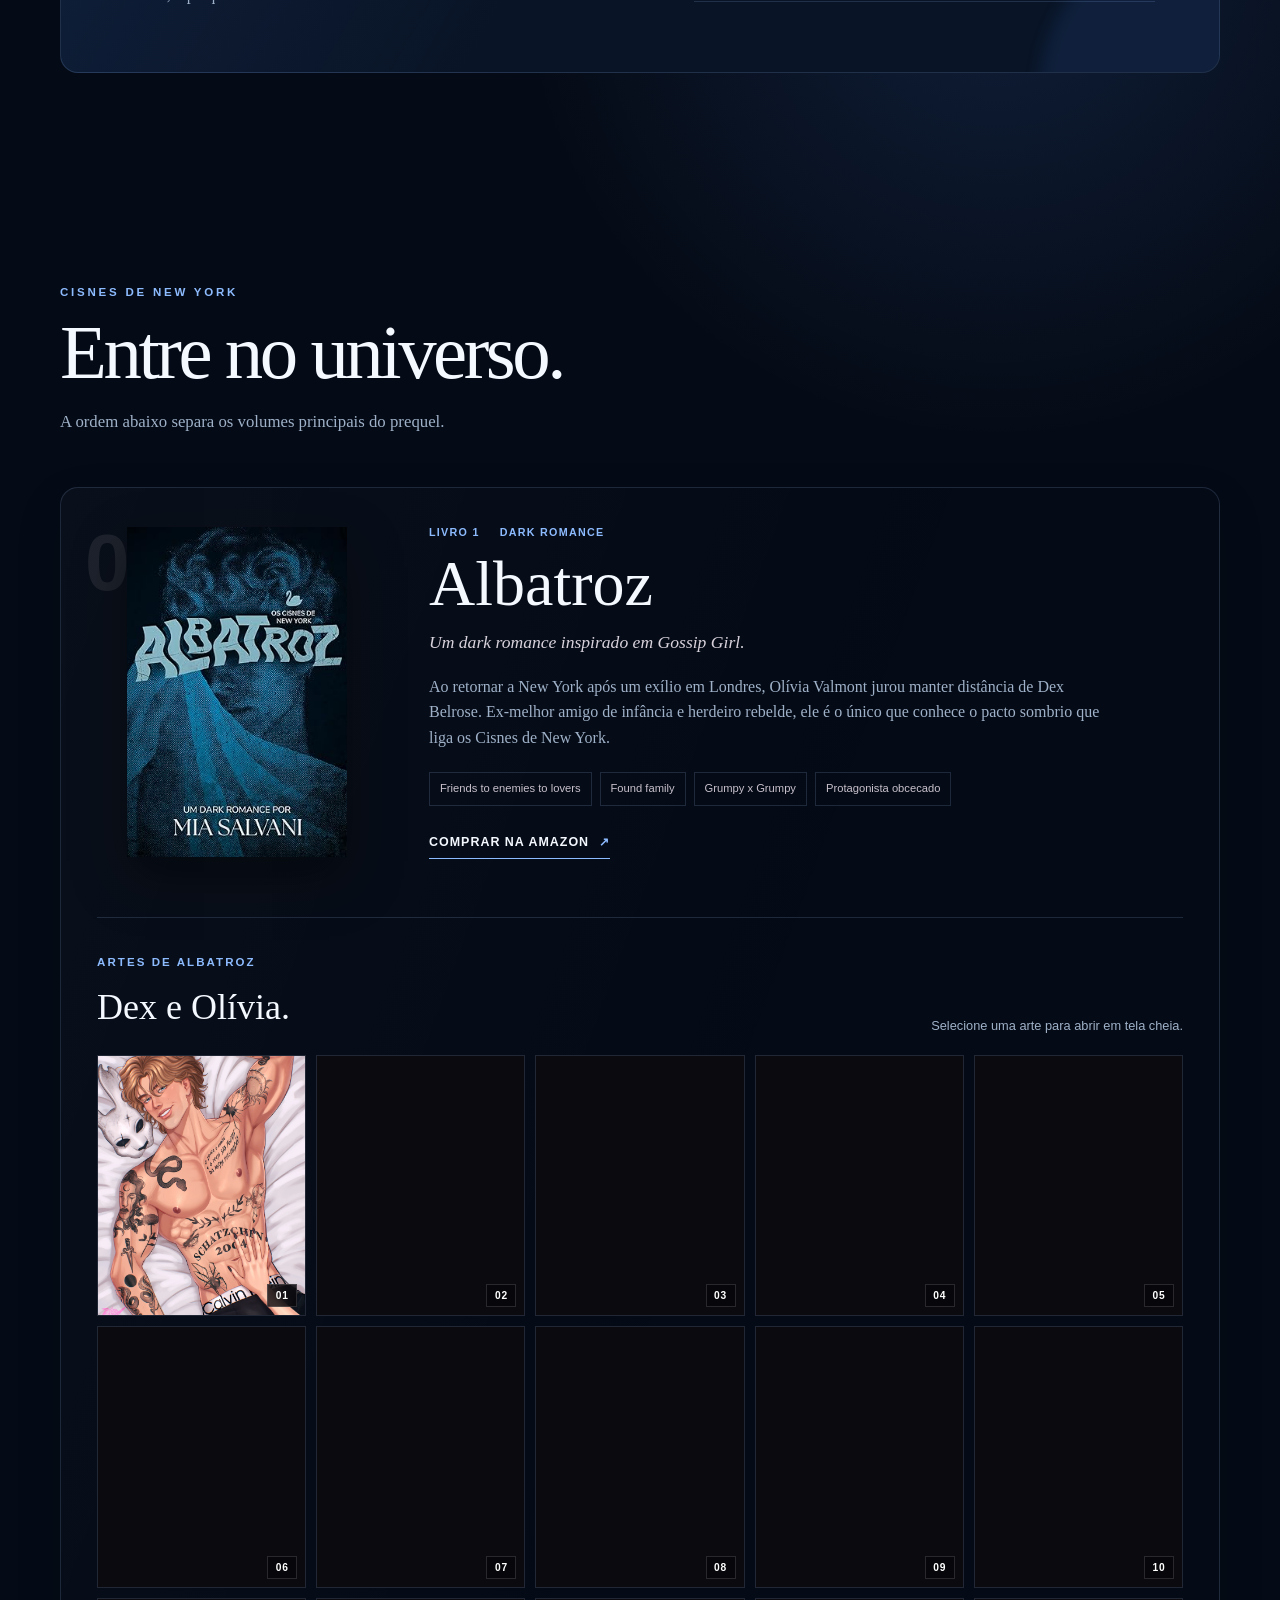
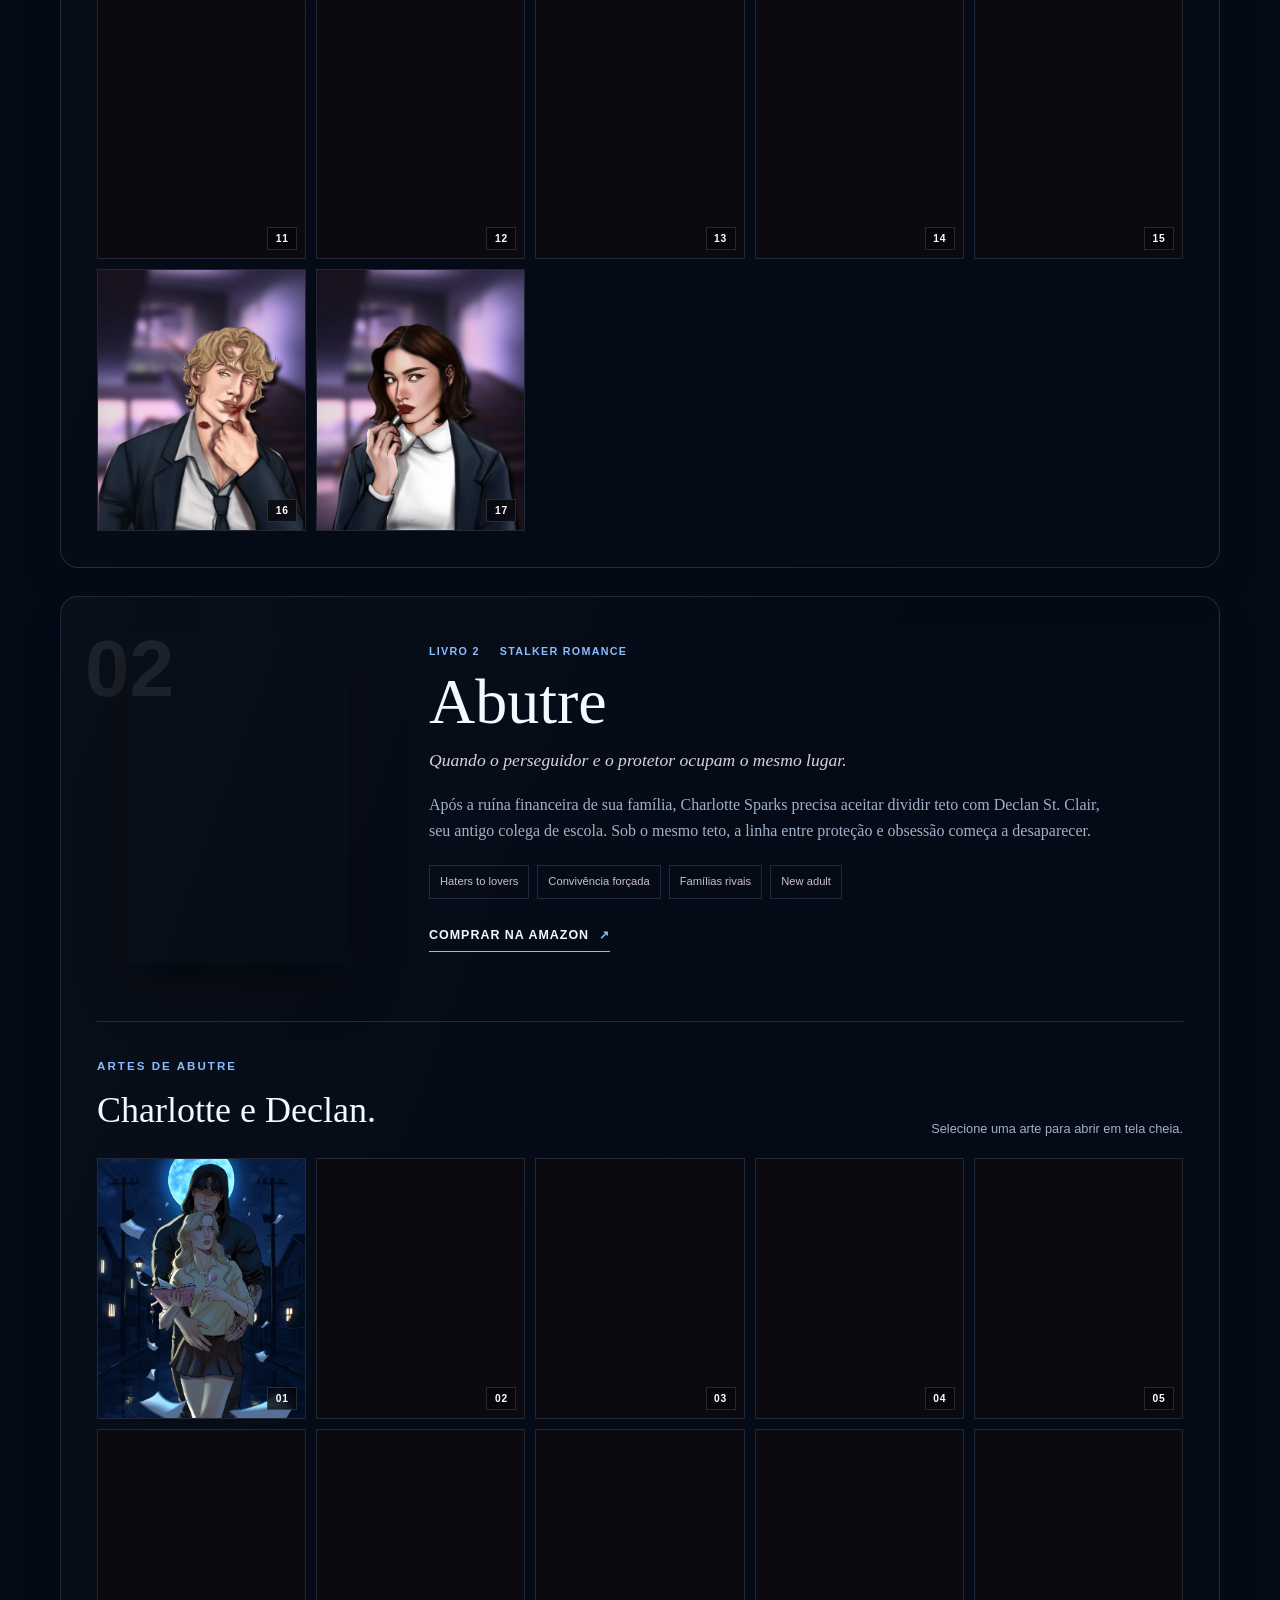
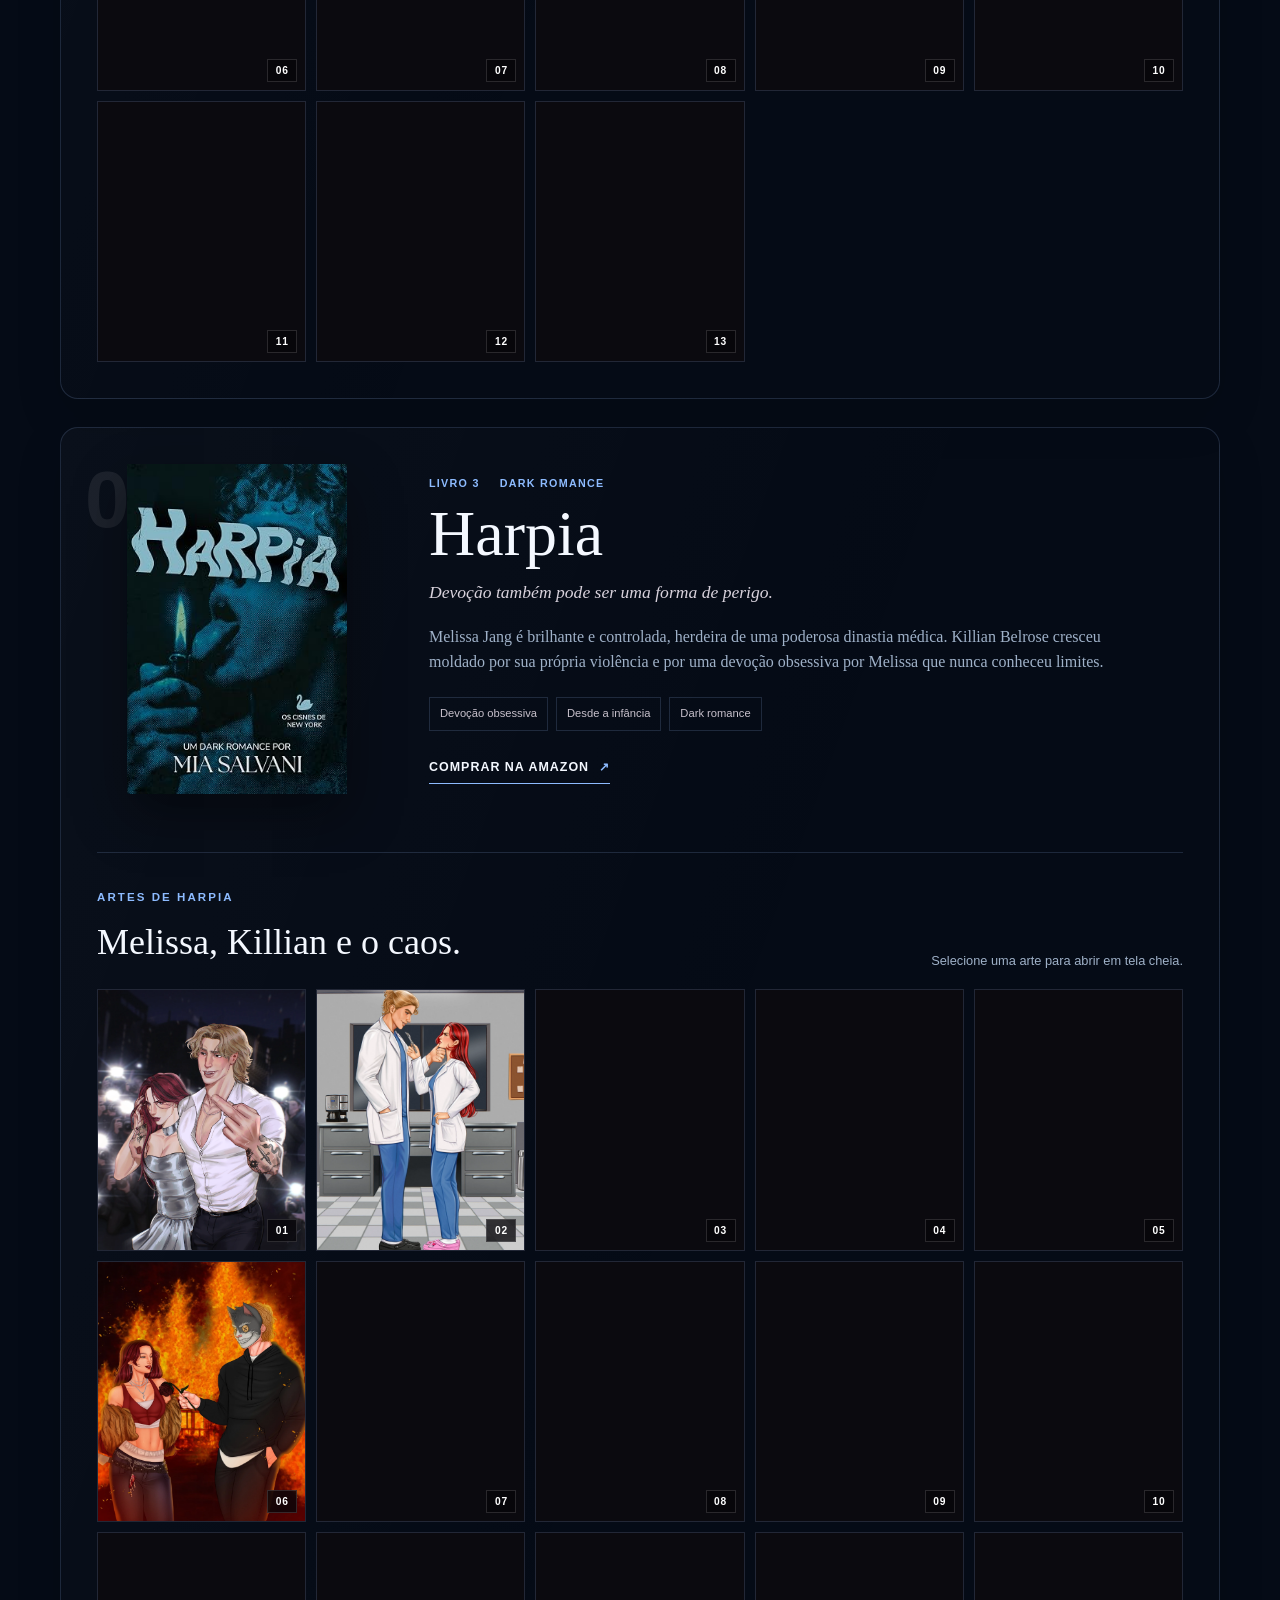
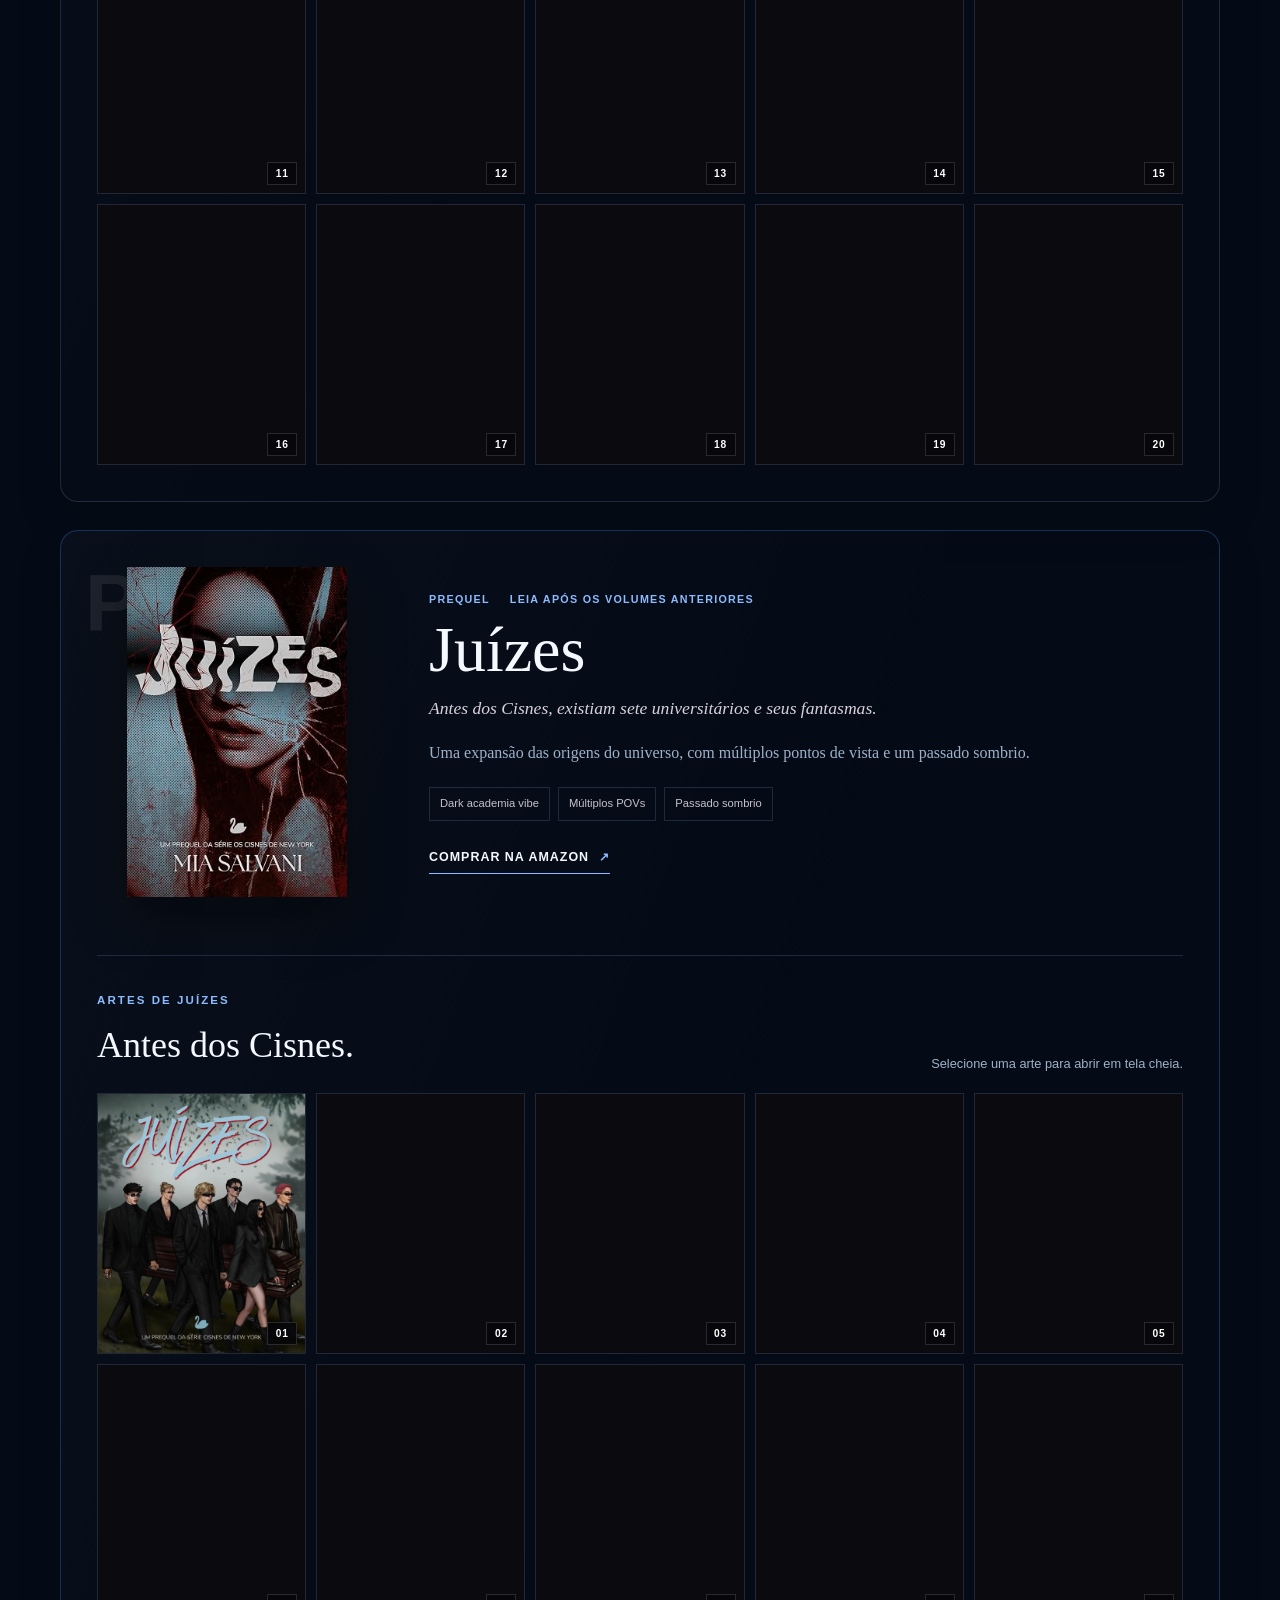
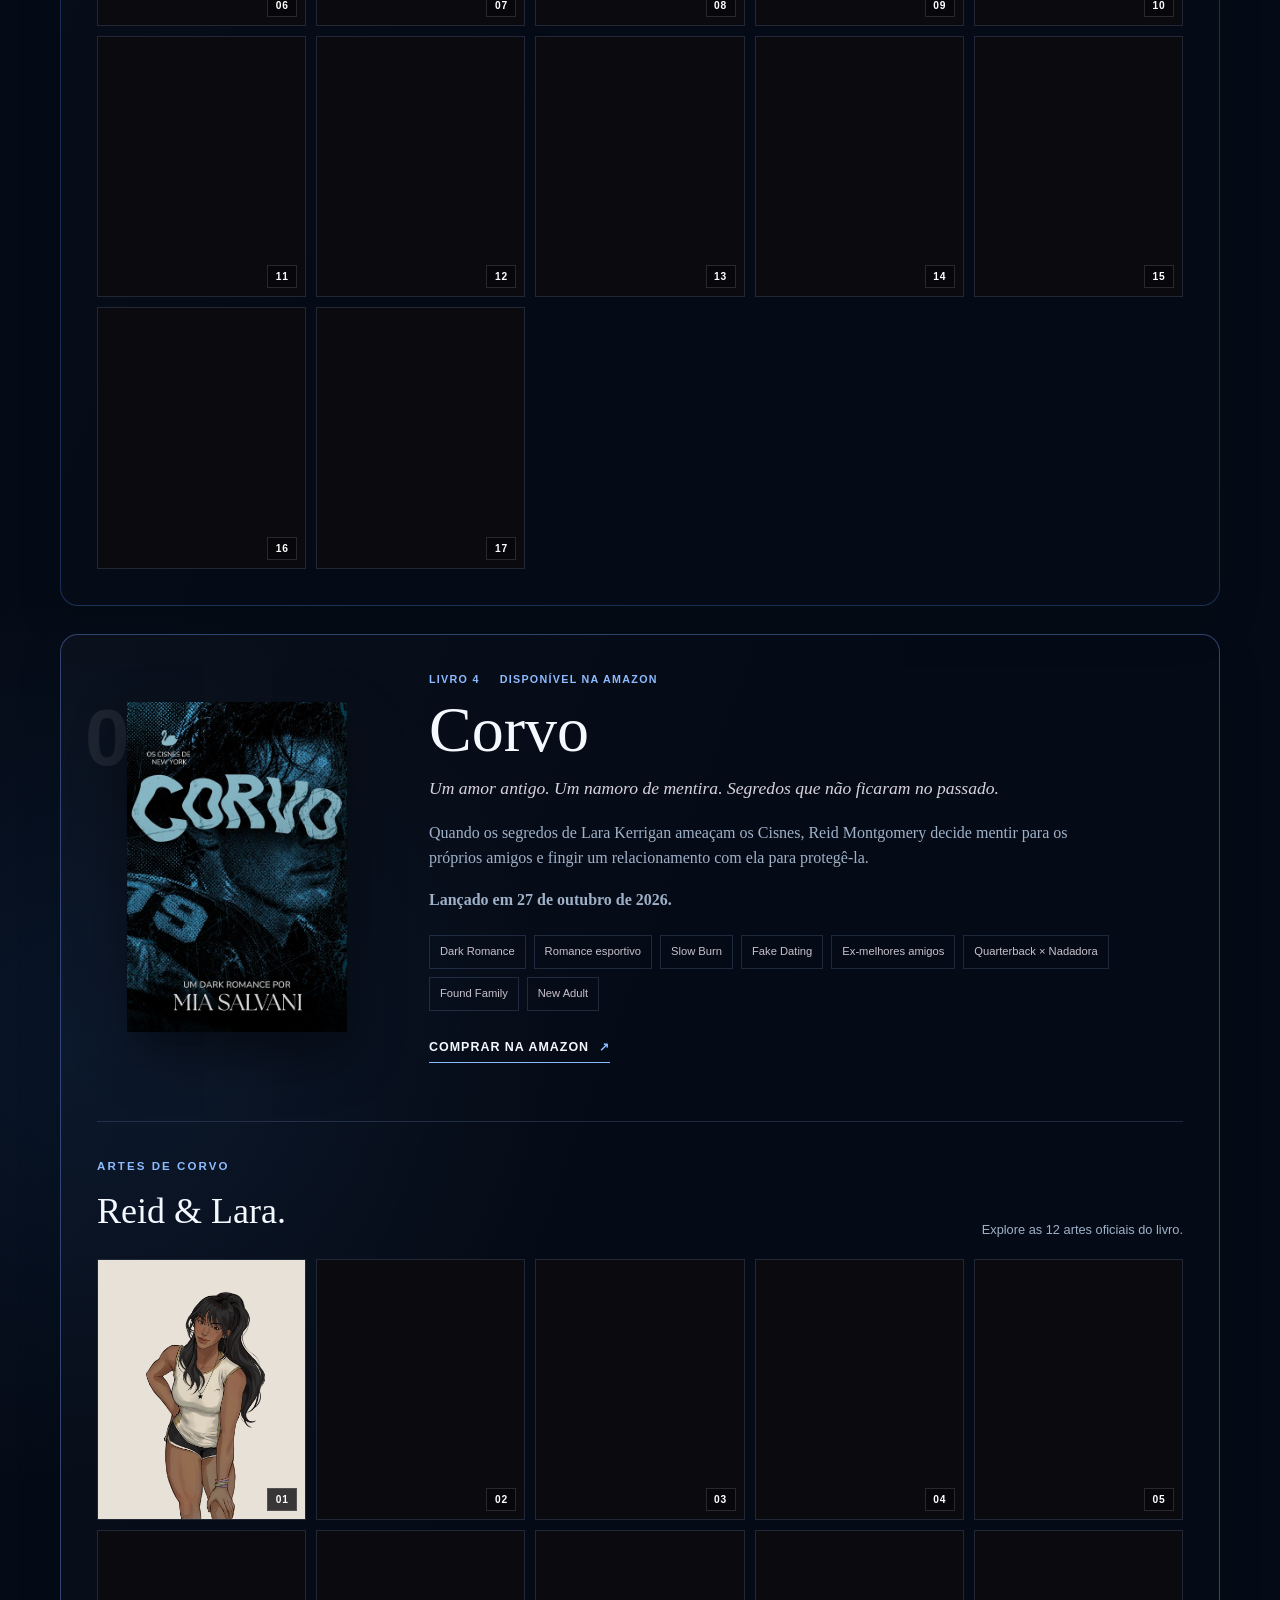
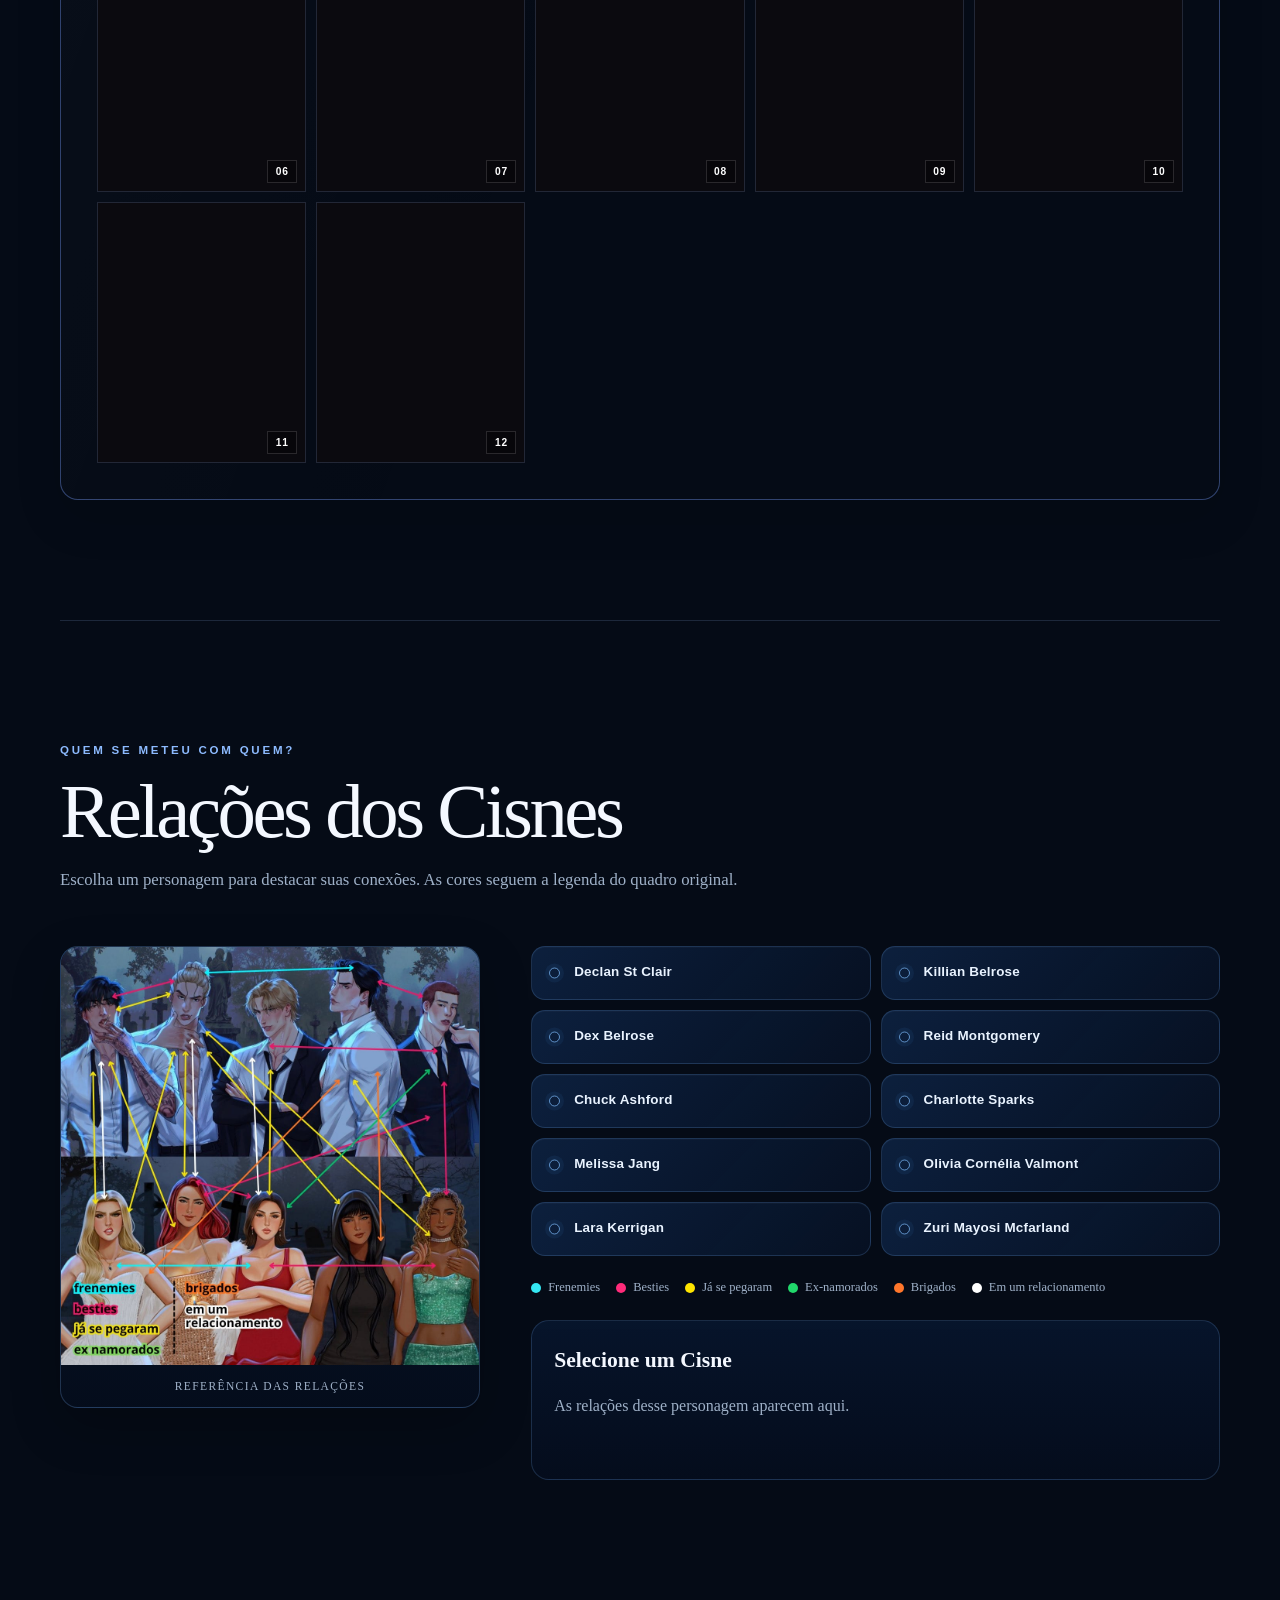
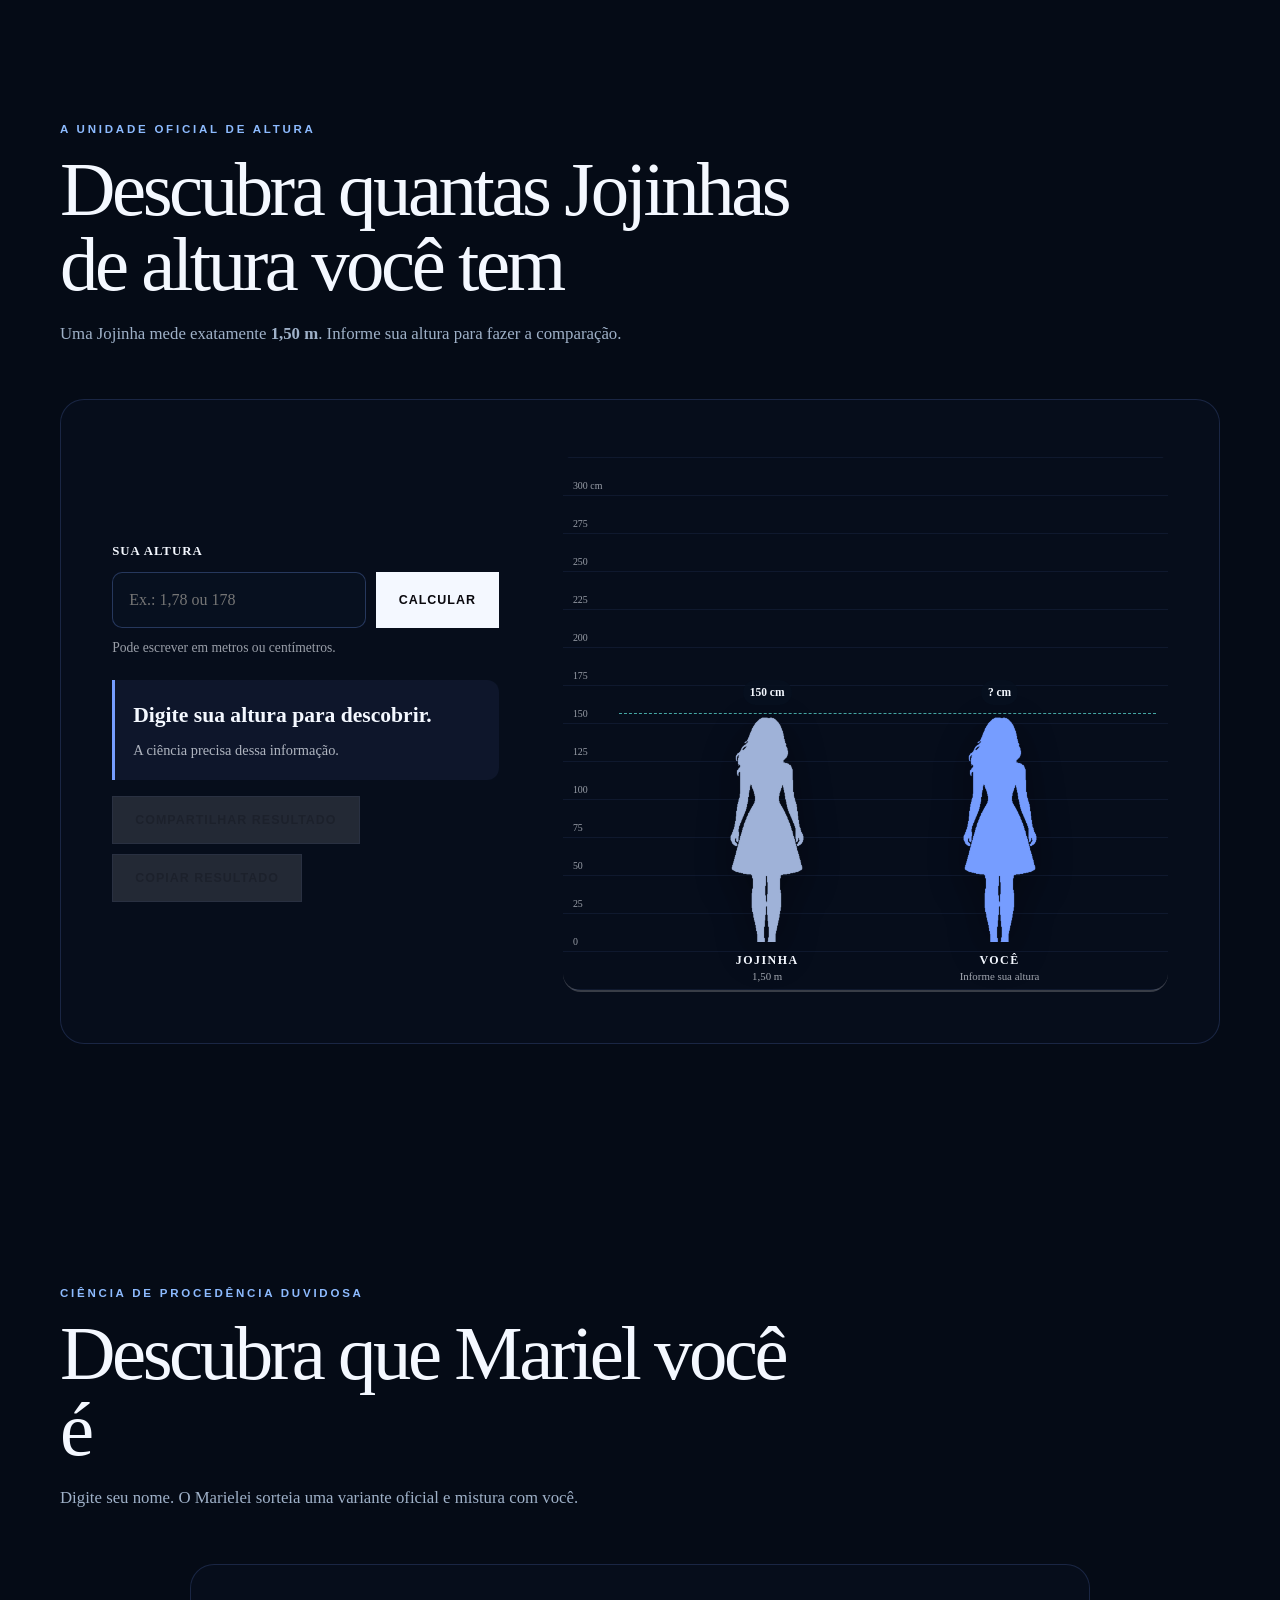
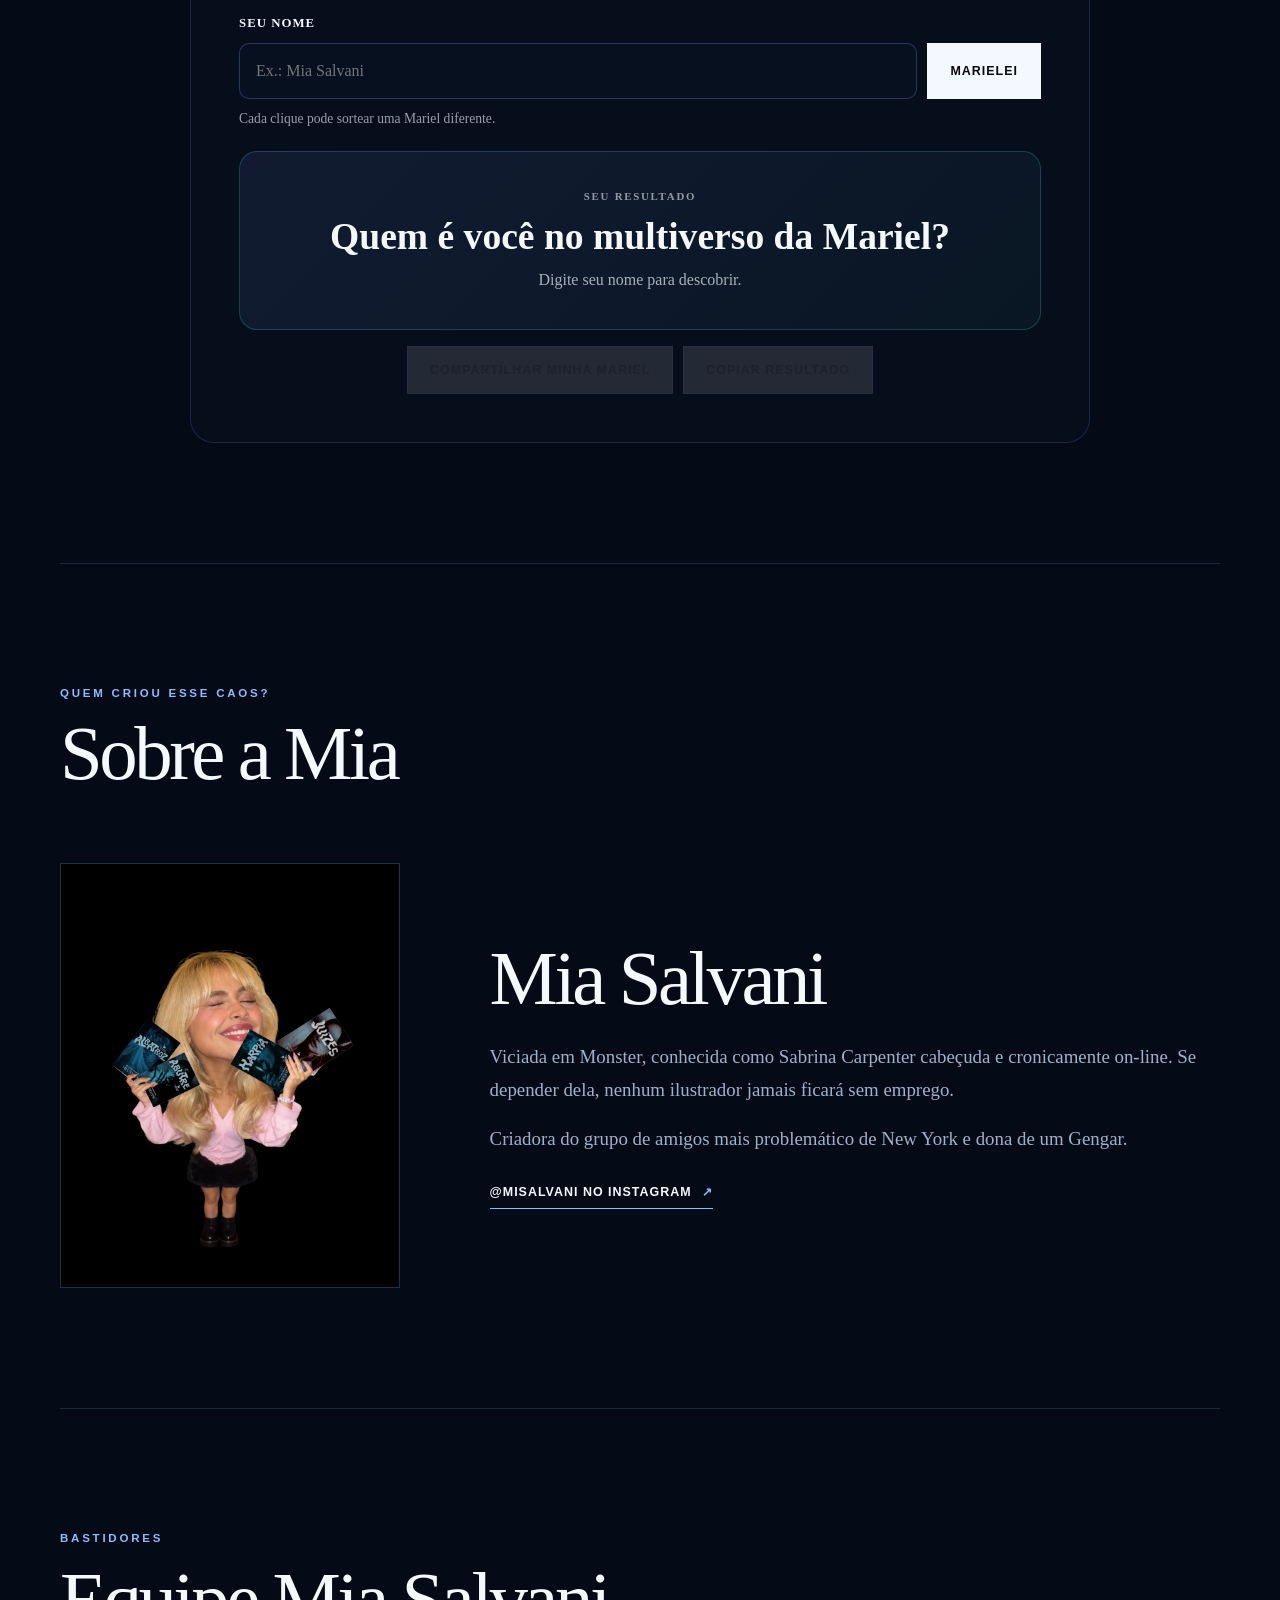
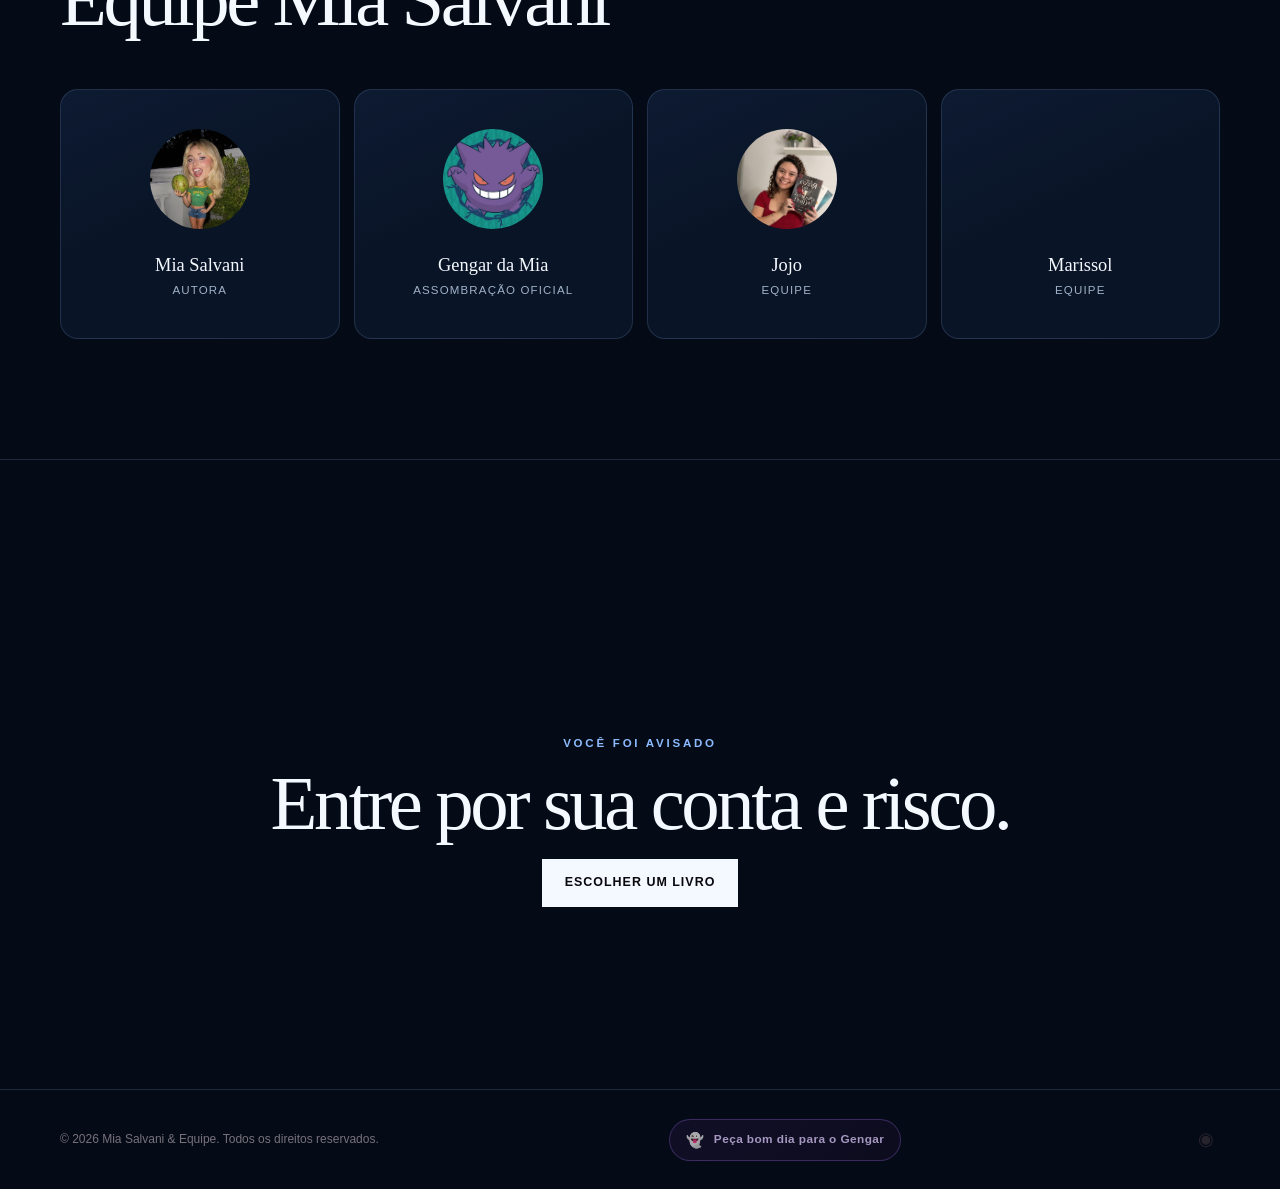
==== commit 249eb8cc: "V5.1 - Lancamento oficial de Corvo" ====
--- a/templates/index.html
+++ b/templates/index.html
@@ -506,27 +506,19 @@
                 </article>
 
                 <!-- Corvo: lançamento, sinopse e galeria. -->
-                <article class="book-card upcoming-card corvo-card reveal" id="corvo">
-                    <div class="corvo-art" aria-label="Anúncio do livro Corvo, sem capa oficial">
-                        <span class="corvo-art-label">CISNES DE NEW YORK · LIVRO 4</span>
-                        <span class="corvo-art-symbol" aria-hidden="true">🐦‍⬛</span>
-                        <strong>CORVO</strong>
-                        <span class="corvo-art-date">27 · 10 · 2026</span>
+                <article class="book-card corvo-card reveal" id="corvo">
+                    <div class="book-cover-wrap">
+                        <span class="book-index">04</span>
+                        <img src="/static/images/capas/corvo.jpg" alt="Capa oficial do livro Corvo, de Mia Salvani" class="book-cover" loading="lazy" decoding="async">
                     </div>
                     <div class="book-content">
-                        <div class="book-meta"><span>Livro 4</span><span>Lançamento anunciado</span></div>
+                        <div class="book-meta"><span>Livro 4</span><span>Disponível na Amazon</span></div>
                         <h3>Corvo</h3>
                         <p class="book-hook">Um amor antigo. Um namoro de mentira. Segredos que não ficaram no passado.</p>
                         <p>Quando os segredos de Lara Kerrigan ameaçam os Cisnes, Reid Montgomery decide mentir para os próprios amigos e fingir um relacionamento com ela para protegê-la.</p>
-                        <p><strong>Lançamento: 27 de outubro de 2026.</strong></p>
-                        <div class="corvo-countdown" data-corvo-countdown role="timer" aria-label="Tempo restante para o lançamento de Corvo">
-                            <div><strong data-count-days>--</strong><span>Dias</span></div>
-                            <div><strong data-count-hours>--</strong><span>Horas</span></div>
-                            <div><strong data-count-minutes>--</strong><span>Minutos</span></div>
-                            <div><strong data-count-seconds>--</strong><span>Segundos</span></div>
-                        </div>
-                        <p class="corvo-countdown-message" data-corvo-message>Contagem regressiva para o lançamento.</p>
-                        <a href="https://www.instagram.com/misalvani/" target="_blank" rel="noopener noreferrer" class="book-link">Acompanhar novidades <span>↗</span></a>
+                        <p><strong>Lançado em 27 de outubro de 2026.</strong></p>
+                        <div class="tropes" aria-label="Gêneros e tropes de Corvo"><span>Dark Romance</span><span>Romance esportivo</span><span>Slow Burn</span><span>Fake Dating</span><span>Ex-melhores amigos</span><span>Quarterback × Nadadora</span><span>Found Family</span><span>New Adult</span></div>
+                        <a href="https://www.amazon.com.br/dp/B0HPGSFCWD" target="_blank" rel="noopener noreferrer" class="book-link">Comprar na Amazon <span>↗</span></a>
                     </div>
 
                     <!-- Galeria de Corvo. -->
--- a/static/css/style.css
+++ b/static/css/style.css
@@ -1730,40 +1730,5 @@
 .marielizador-card>.brincadeira-actions{justify-content:center}
 @media(max-width:600px){.marielizador-input-row{flex-direction:column}.marielizador-input-row .btn{width:100%}.brincadeira-actions{flex-direction:column}.brincadeira-actions .btn{width:100%}}
 
-/* Corvo: card de anúncio sem usar uma capa fictícia. */
-.corvo-card{border-color:rgba(118,157,255,.38)}
-.corvo-art{min-height:340px;padding:28px;display:flex;flex-direction:column;align-items:center;justify-content:space-between;text-align:center;gap:22px;background:radial-gradient(circle at 50% 40%,rgba(77,104,175,.28),transparent 62%),linear-gradient(145deg,#111b34,#050914 80%);border:1px solid rgba(118,157,255,.24);border-radius:18px;color:#eaf0ff;letter-spacing:.15em}
-.corvo-art-label{font-size:.68rem;letter-spacing:.2em;color:#a8b9e8}
-.corvo-art-symbol{display:inline-block;font-size:3rem;line-height:1;color:#819fe4;text-shadow:0 0 20px rgba(118,157,255,.35)}
-.corvo-art strong{font-size:clamp(2.7rem,7vw,5rem);letter-spacing:.18em;line-height:1;text-shadow:0 0 32px rgba(118,157,255,.32)}
-.corvo-art-date{font-size:.9rem;color:#b9c8ed}
-.corvo-countdown{display:grid;grid-template-columns:repeat(4,minmax(0,1fr));gap:8px;margin:22px 0 10px}
-.corvo-countdown>div{padding:15px 5px;text-align:center;background:rgba(118,157,255,.08);border:1px solid rgba(118,157,255,.2);border-radius:12px}
-.corvo-countdown strong{display:block;font-size:clamp(1.3rem,3vw,2.1rem);line-height:1.2;font-variant-numeric:tabular-nums;color:#dce7ff}
-.corvo-countdown span{display:block;font-size:.65rem;letter-spacing:.06em;text-transform:uppercase;margin-top:6px;color:#aebfe7}
-.corvo-countdown-message{font-size:.85rem;color:#aebfe7}
-@media(max-width:440px){.corvo-countdown{gap:4px}.corvo-countdown>div{padding:12px 2px}.corvo-countdown span{font-size:.57rem}}
-
-/* Ajuste a largura do anúncio e o tamanho do título de Corvo aqui. */
-.corvo-card .corvo-art{
-  box-sizing:border-box;
-  width:100%;
-  max-width:280px;
-  min-width:0;
-  min-height:340px;
-  padding:24px 16px;
-  margin-inline:auto;
-  overflow:hidden;
-}
-.corvo-card .corvo-art strong{
-  display:block;
-  max-width:100%;
-  font-size:clamp(2rem,4vw,3rem);
-  letter-spacing:.09em;
-  line-height:1.1;
-  white-space:nowrap;
-}
-@media(max-width:600px){
-  .corvo-card .corvo-art{max-width:240px;min-height:300px}
-  .corvo-card .corvo-art strong{font-size:2.35rem}
-}
+/* Corvo: capa oficial e destaque discreto no catálogo. */
+.corvo-card { border-color: rgba(118,157,255,.38); }
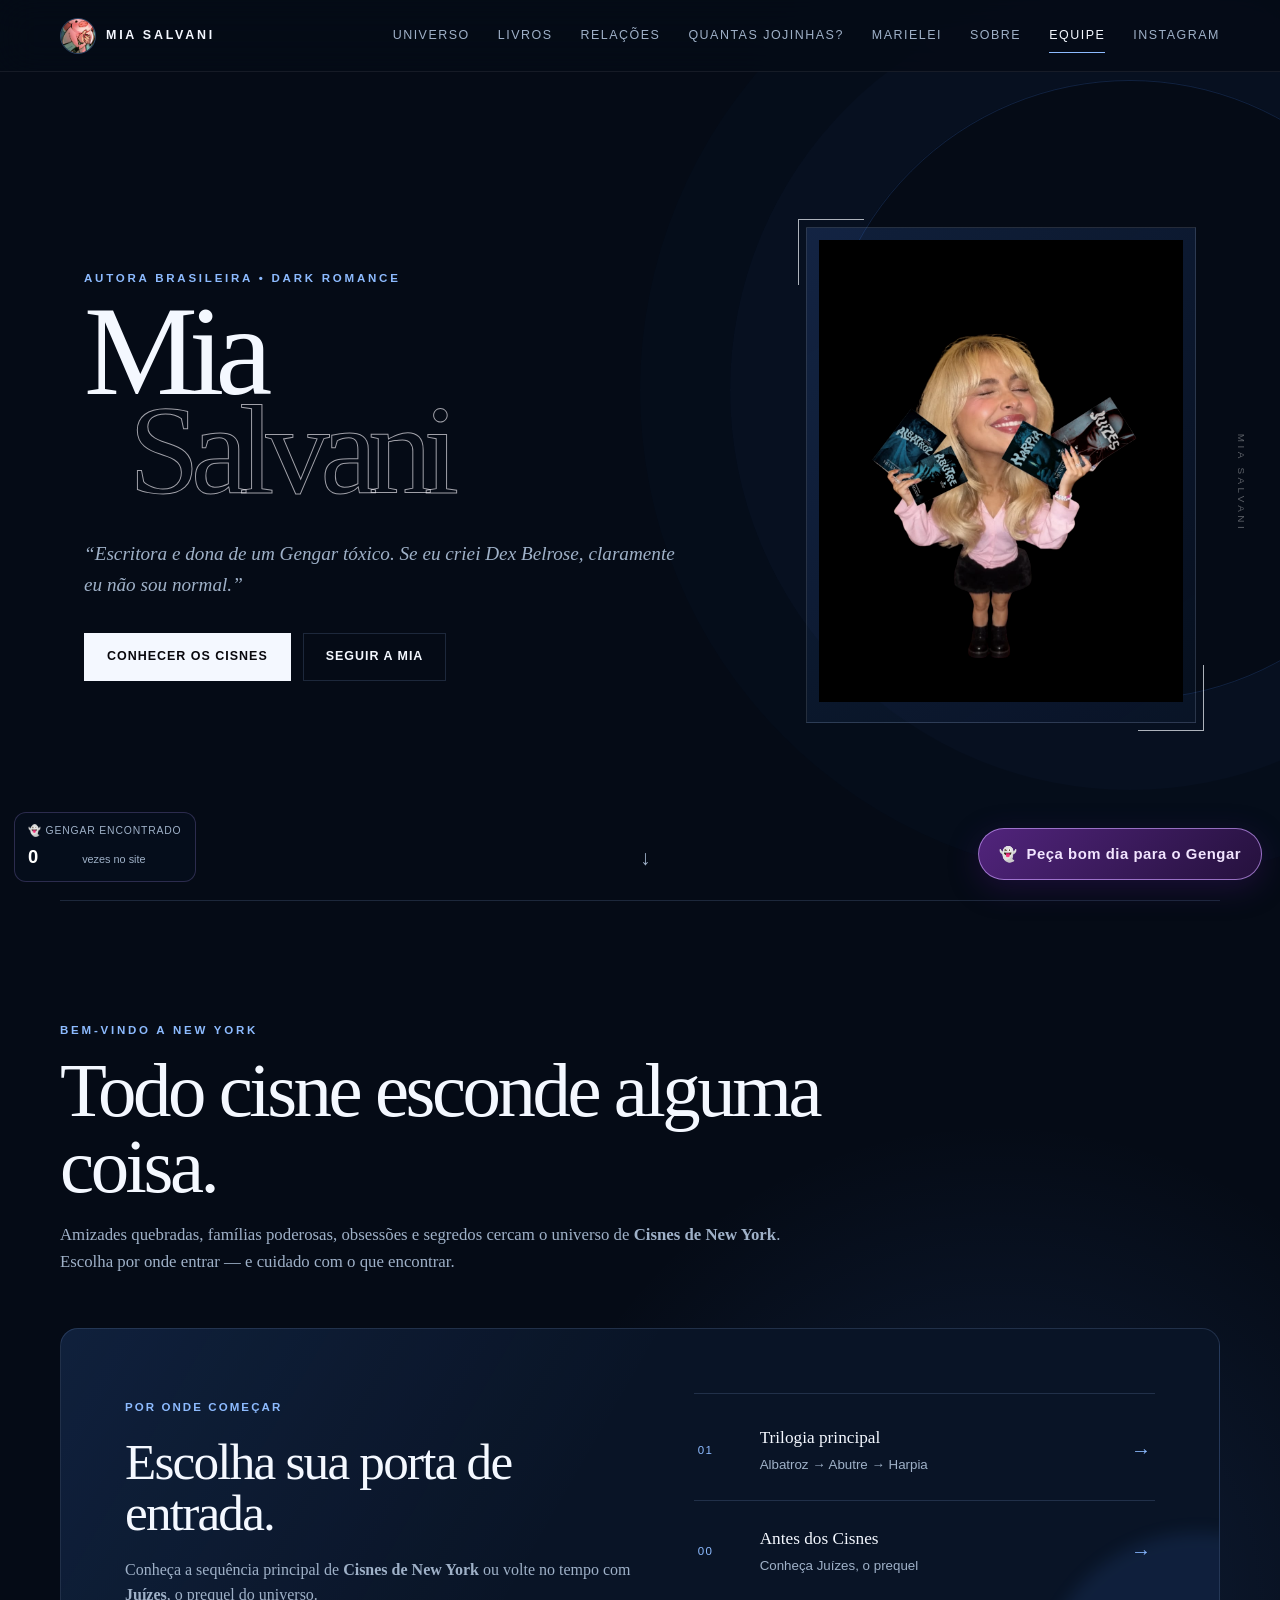
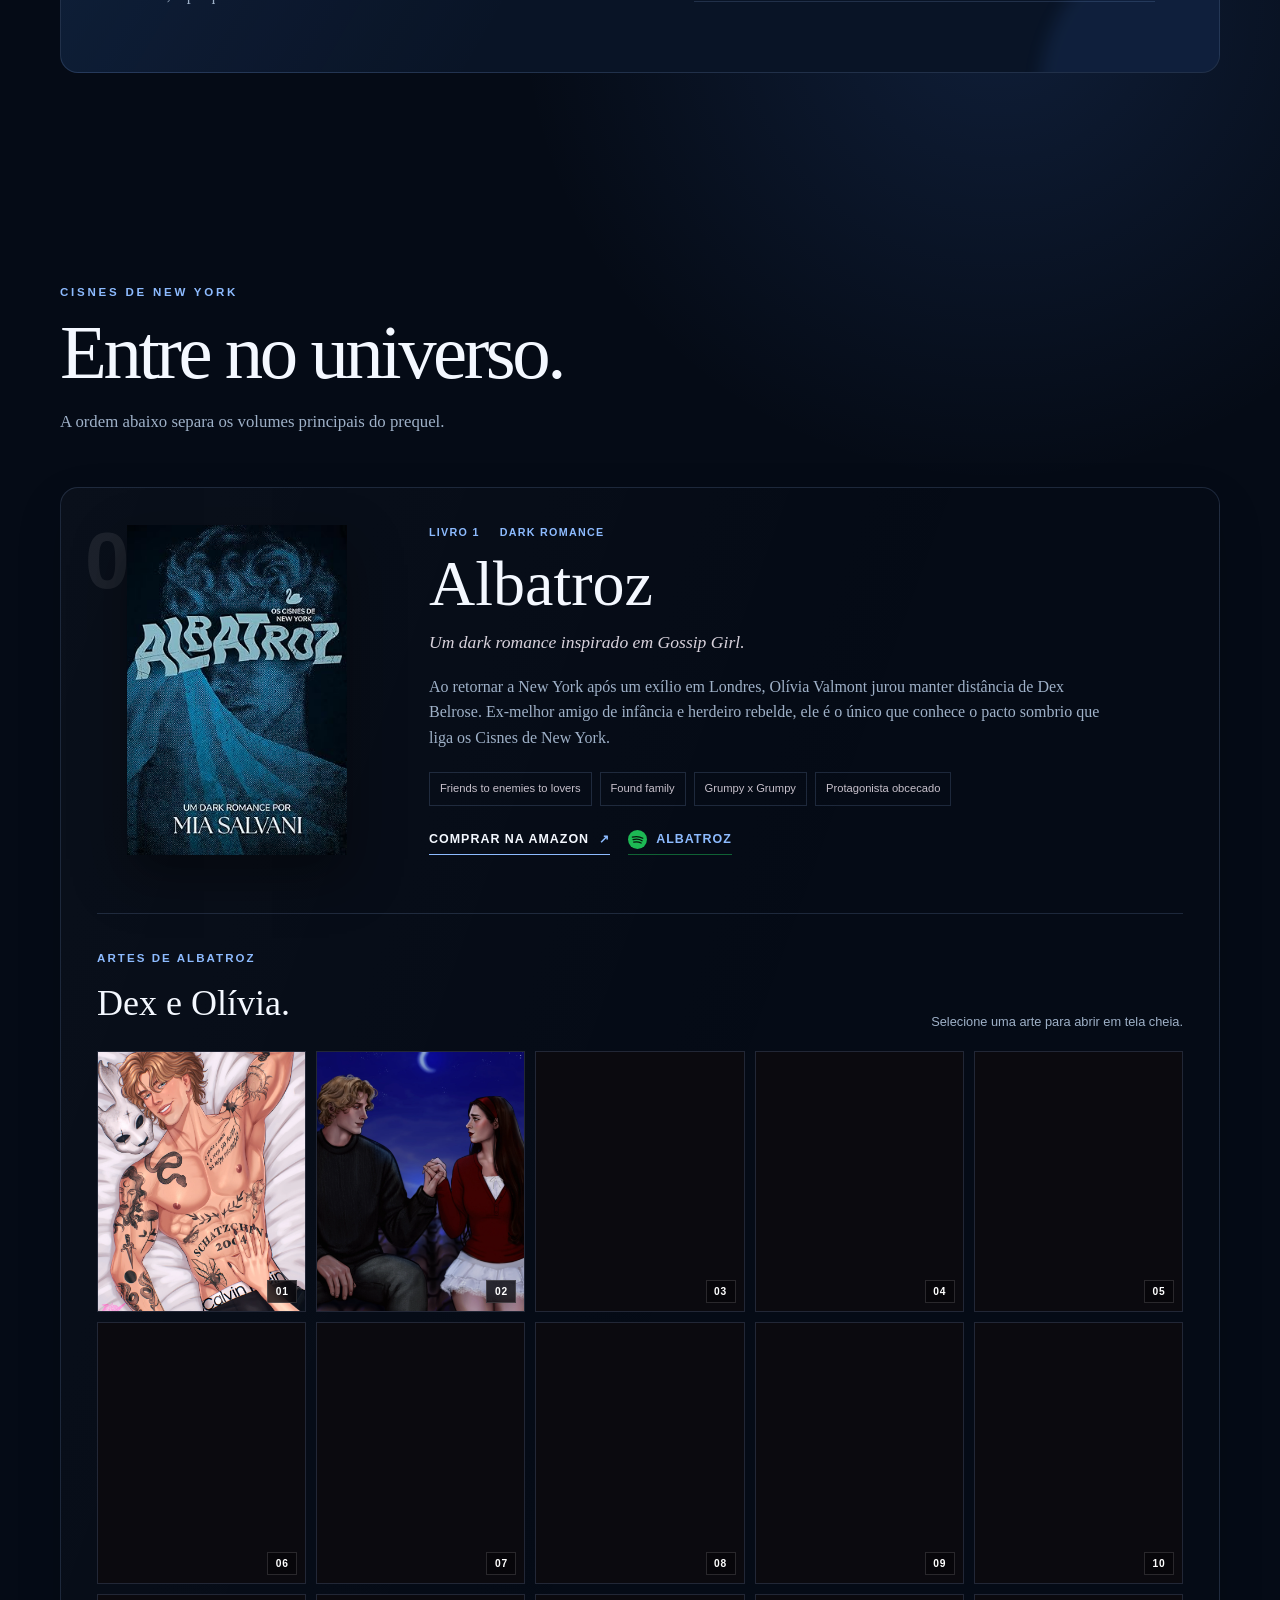
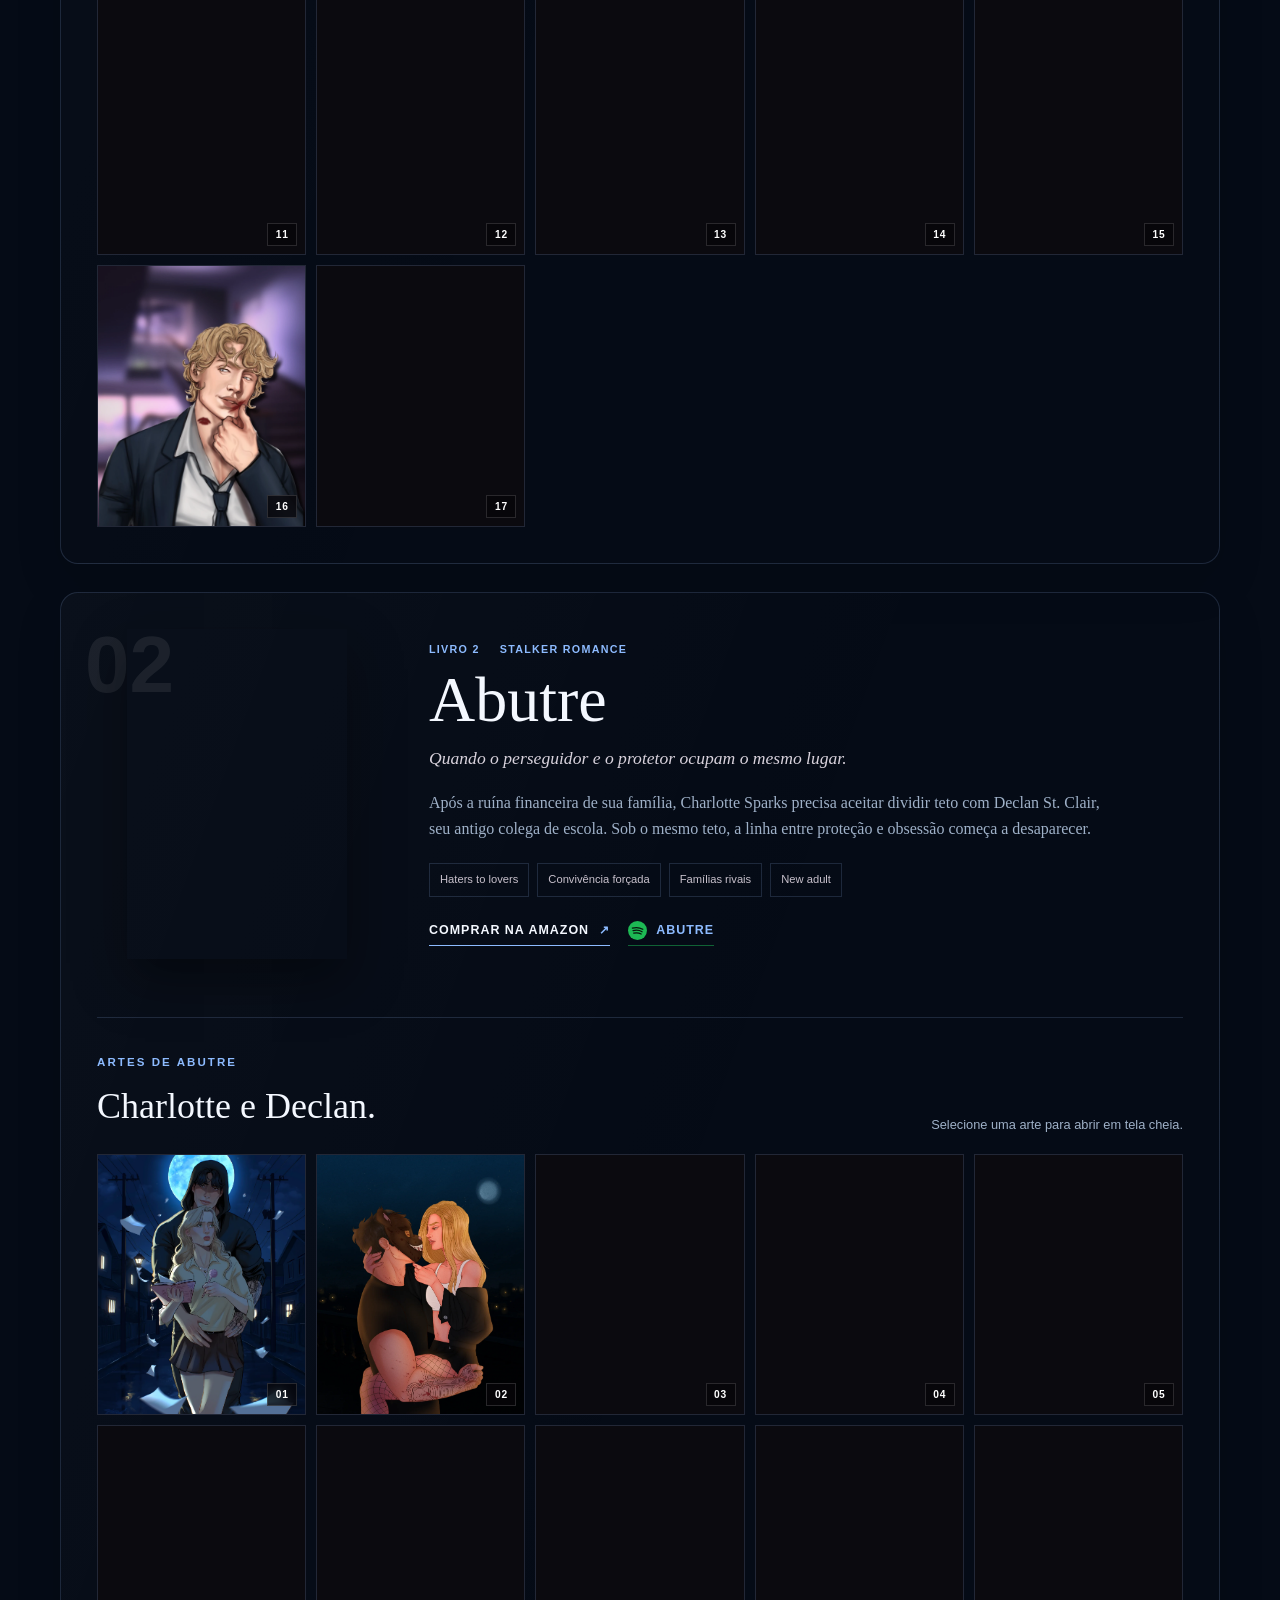
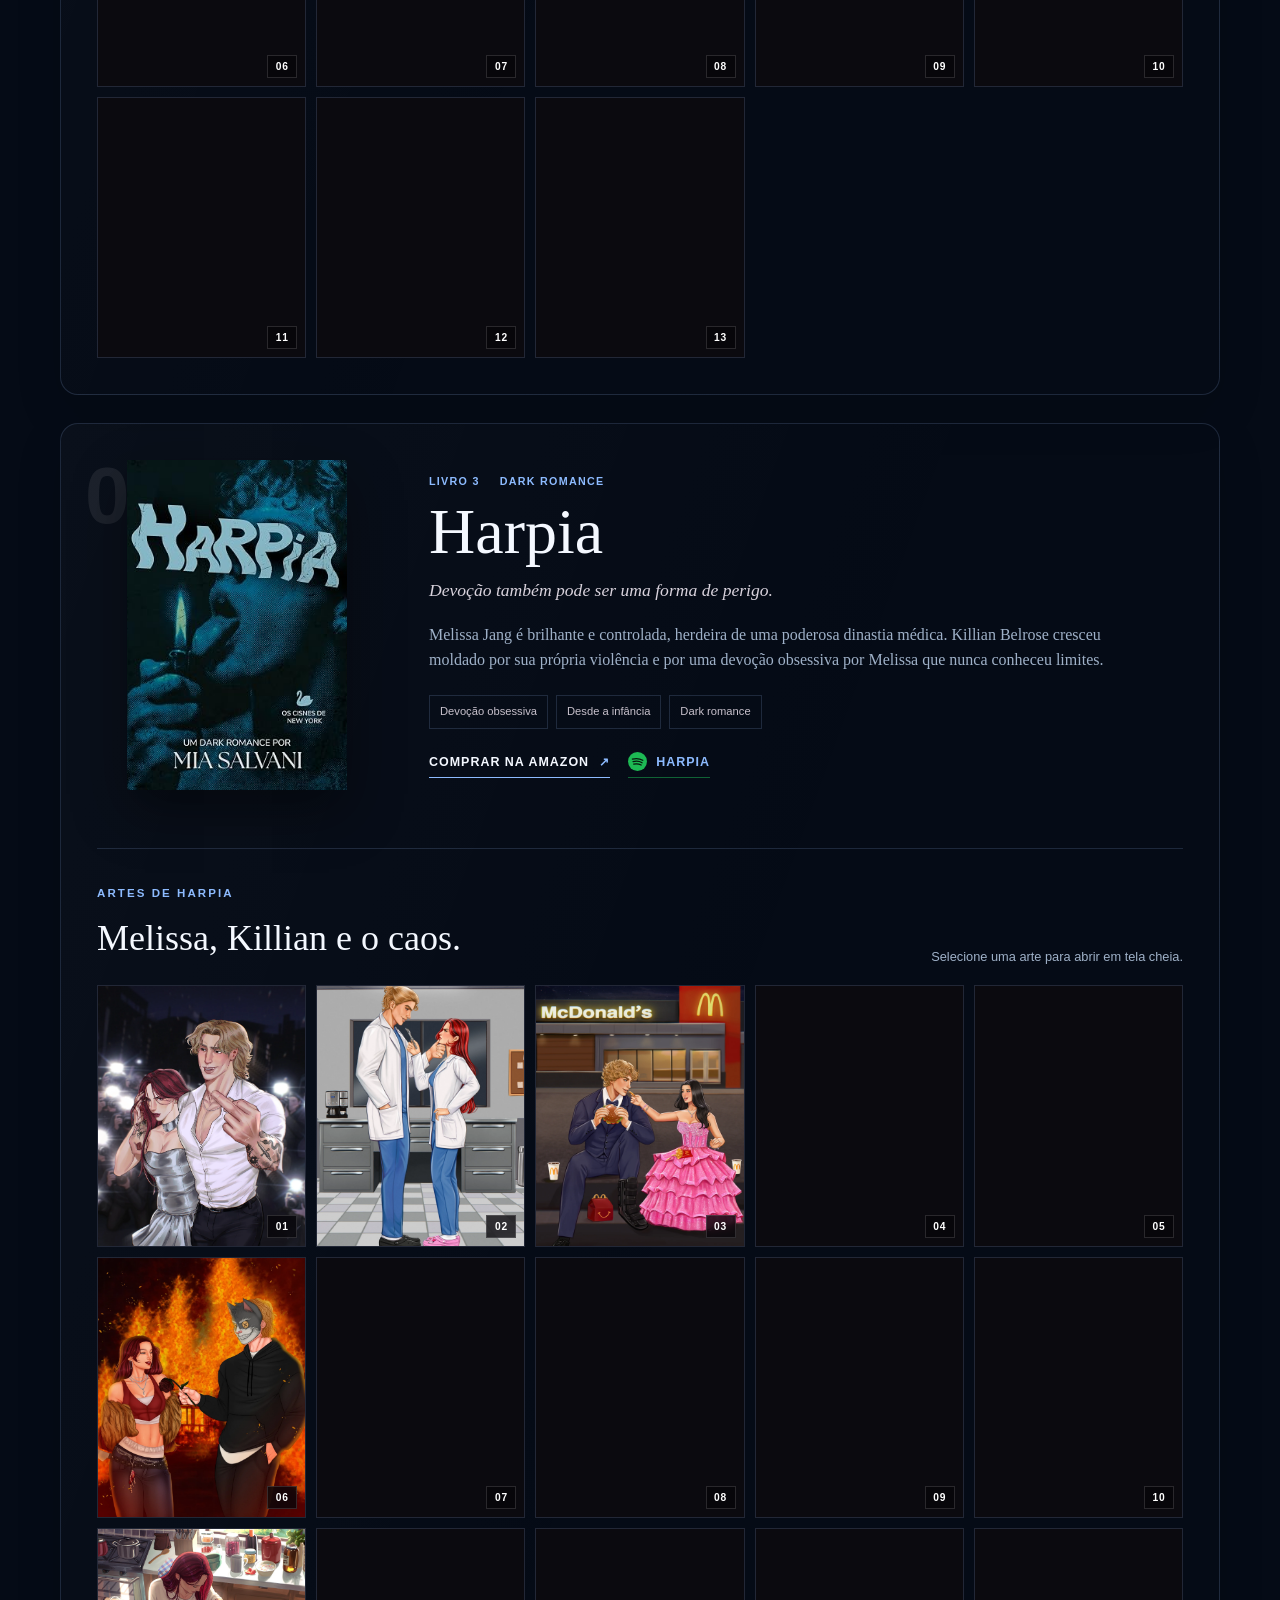
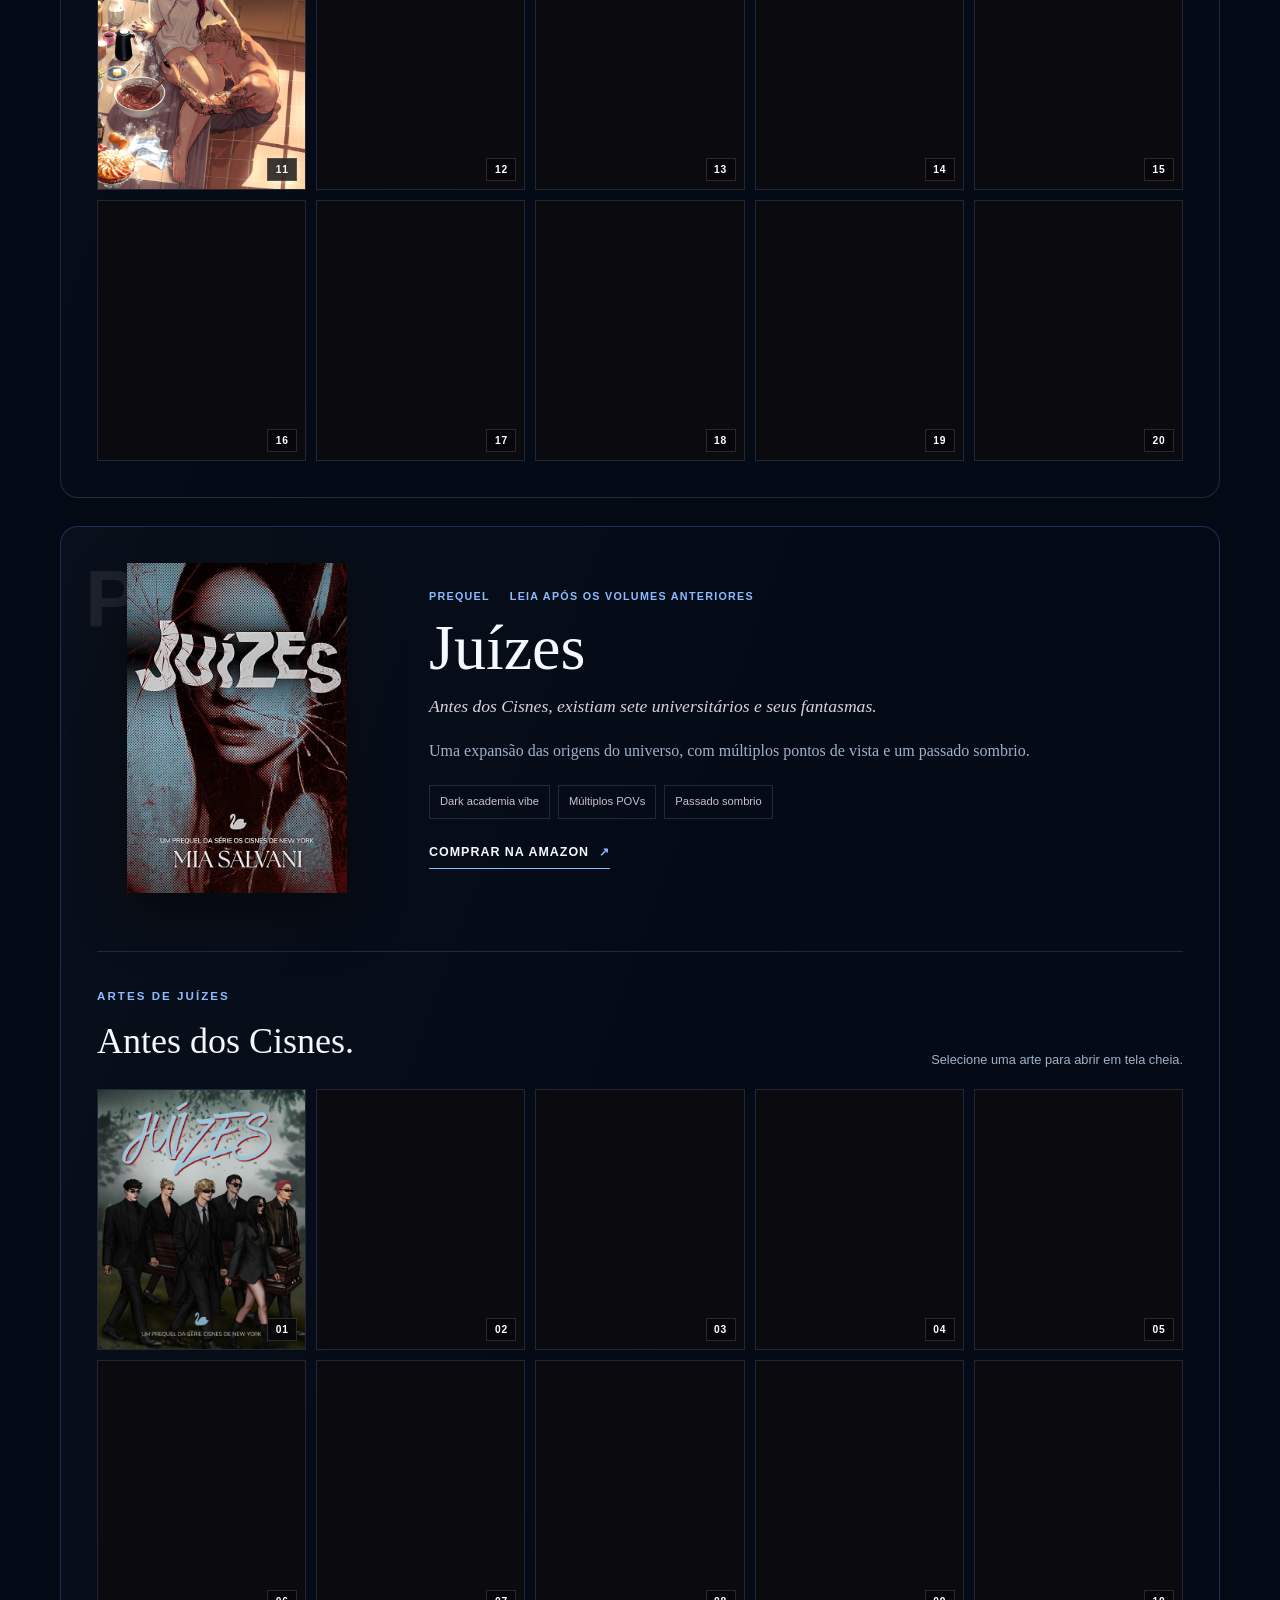
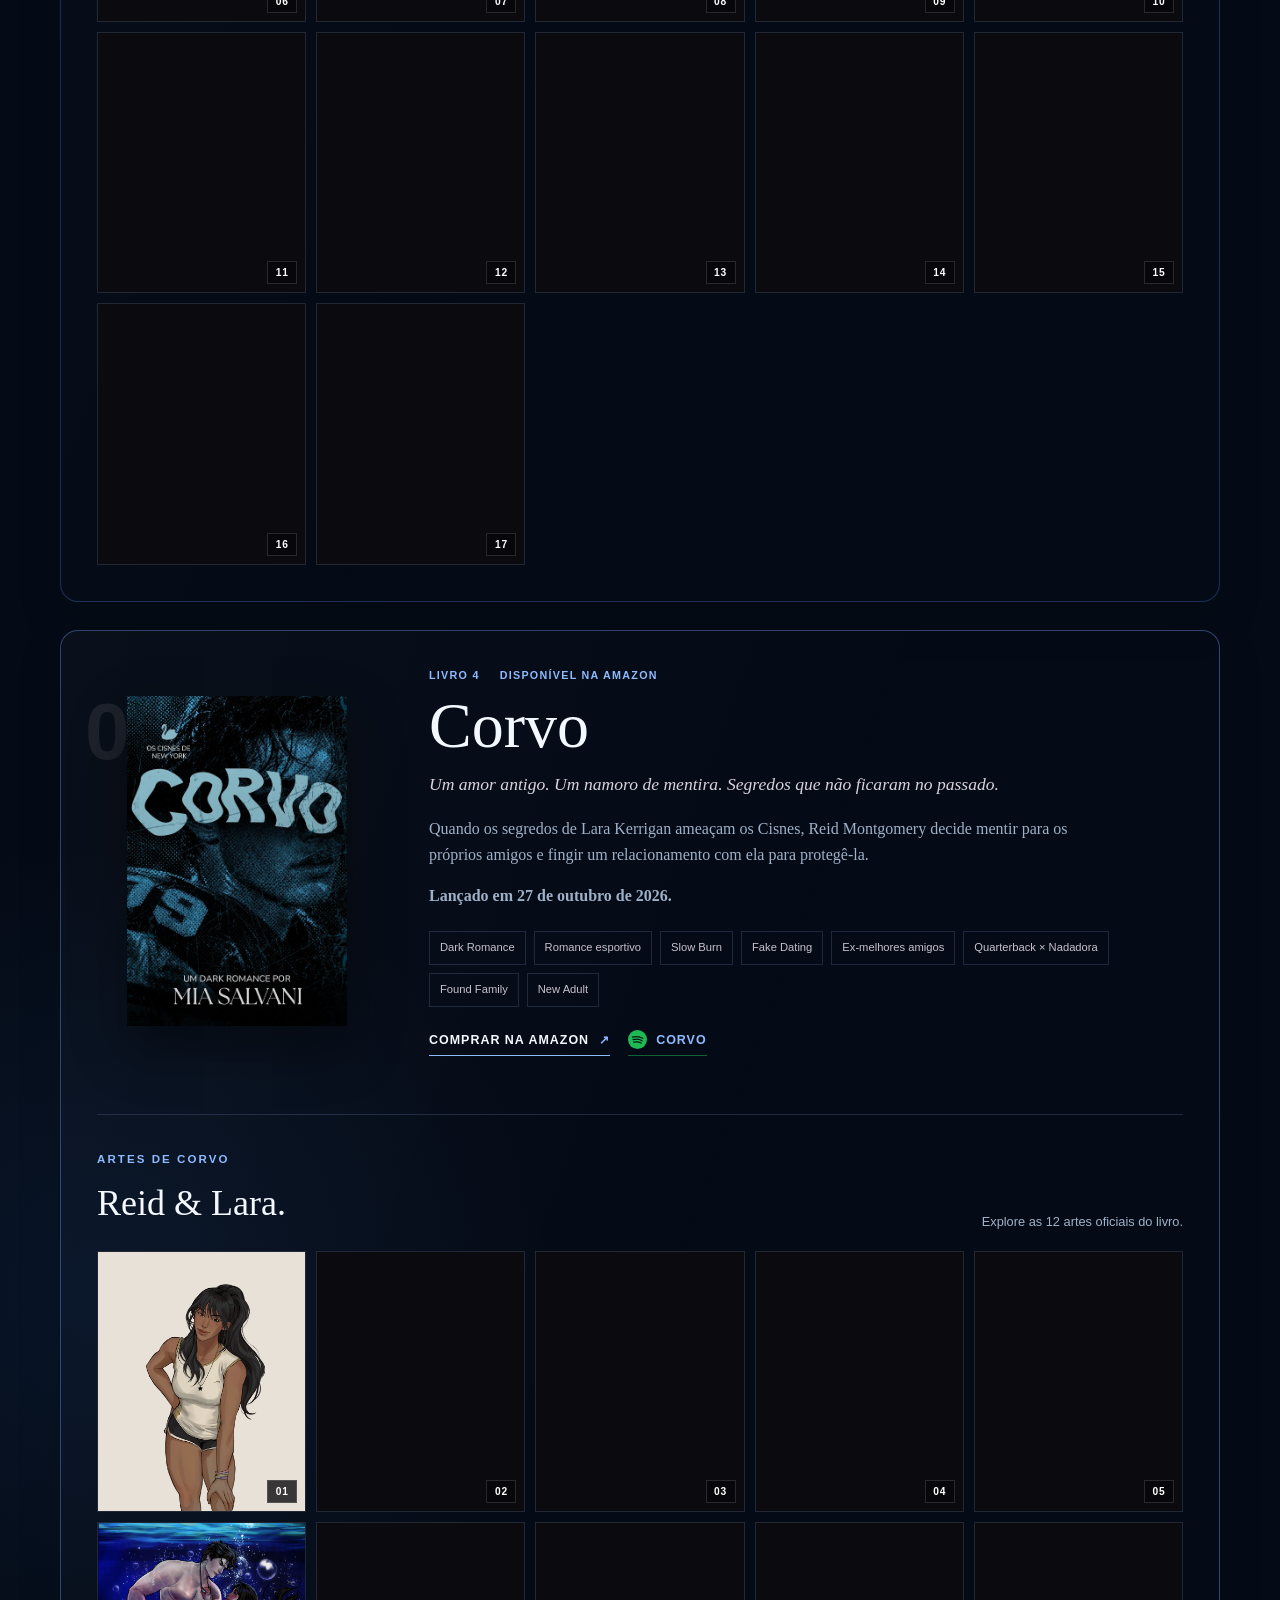
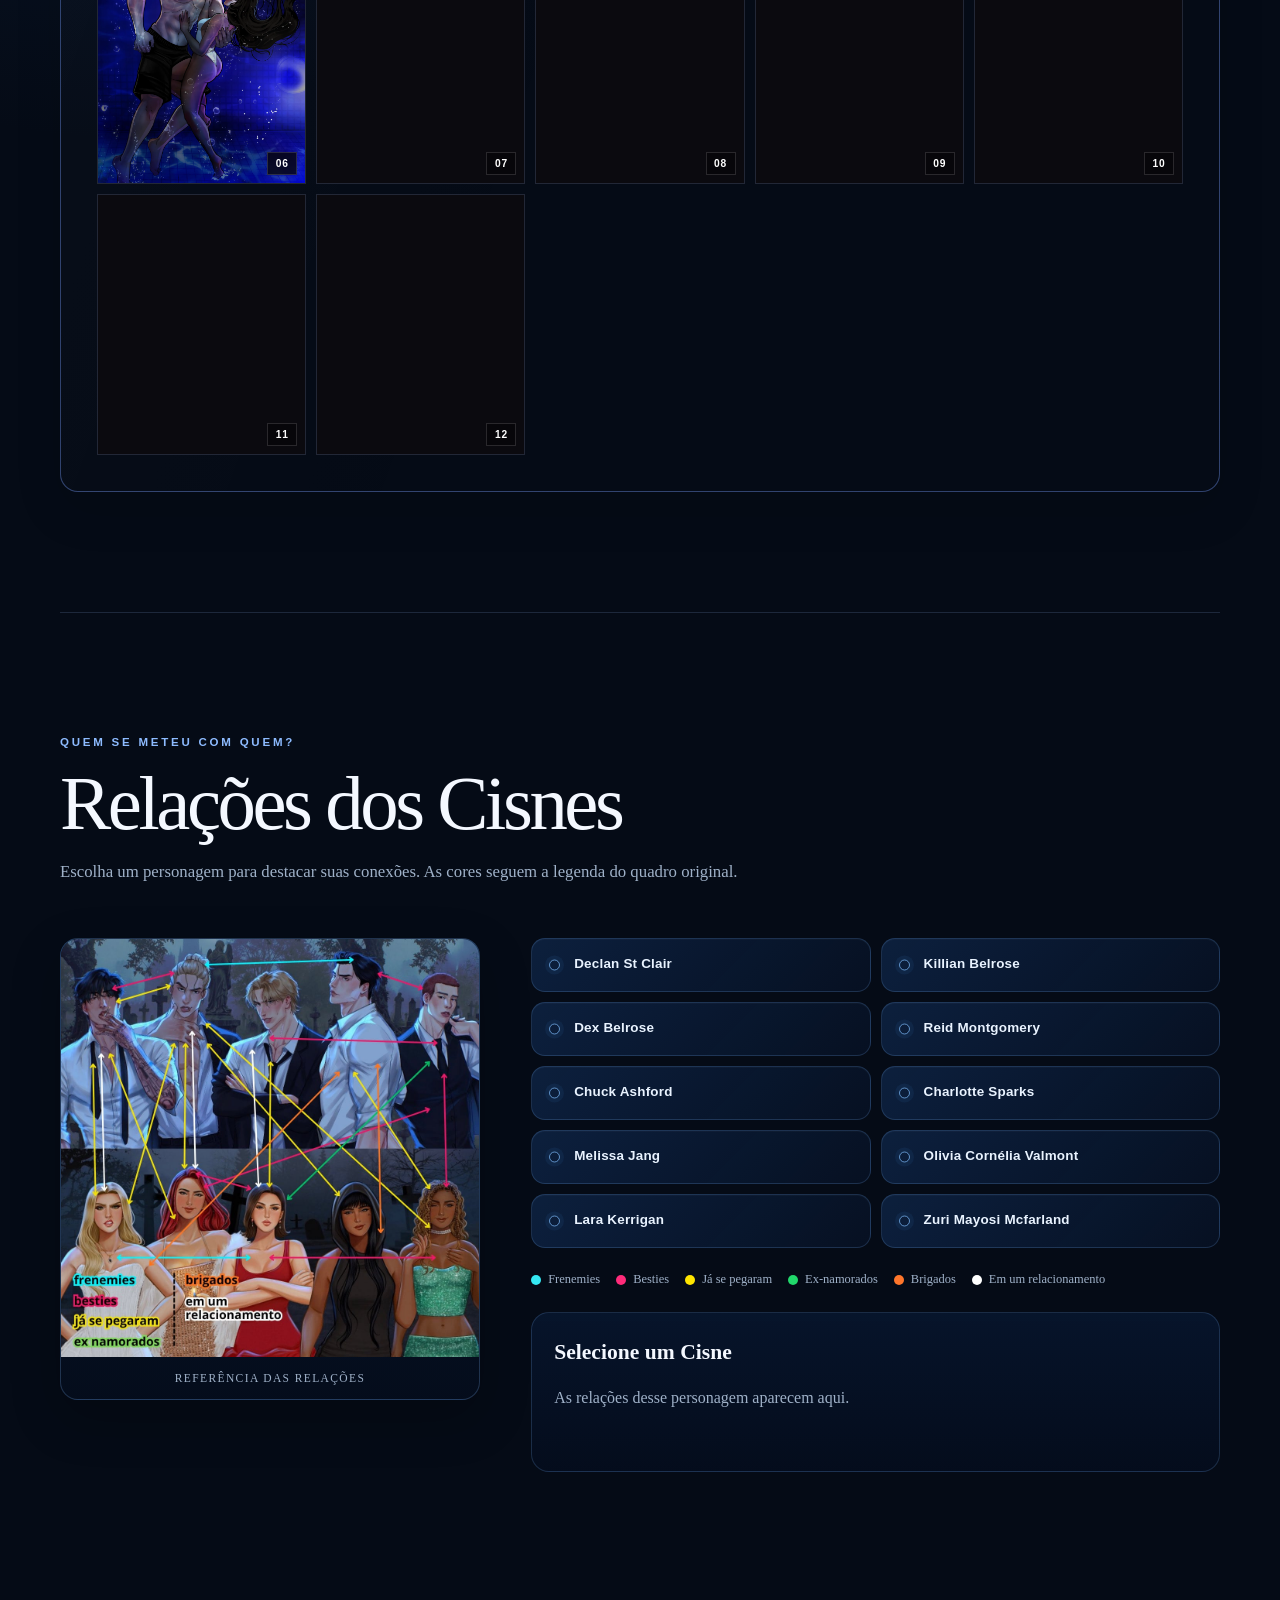
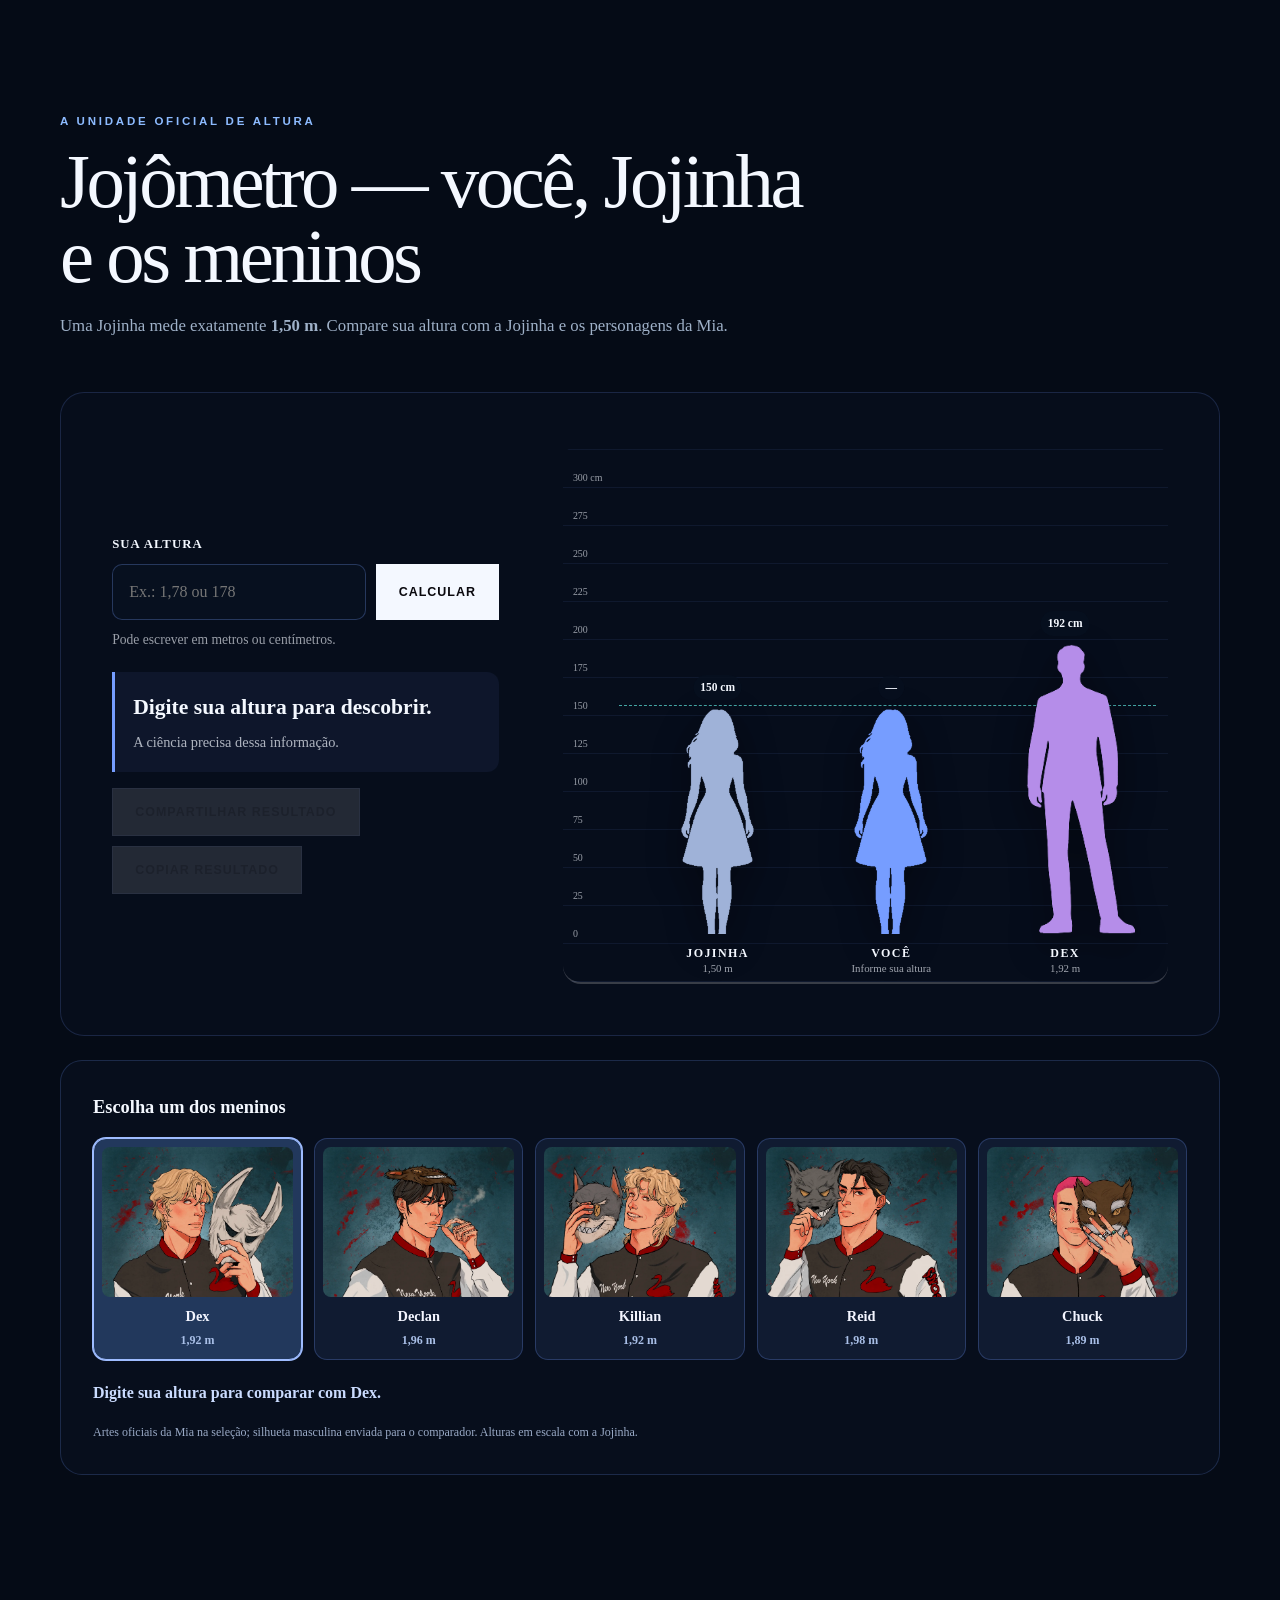
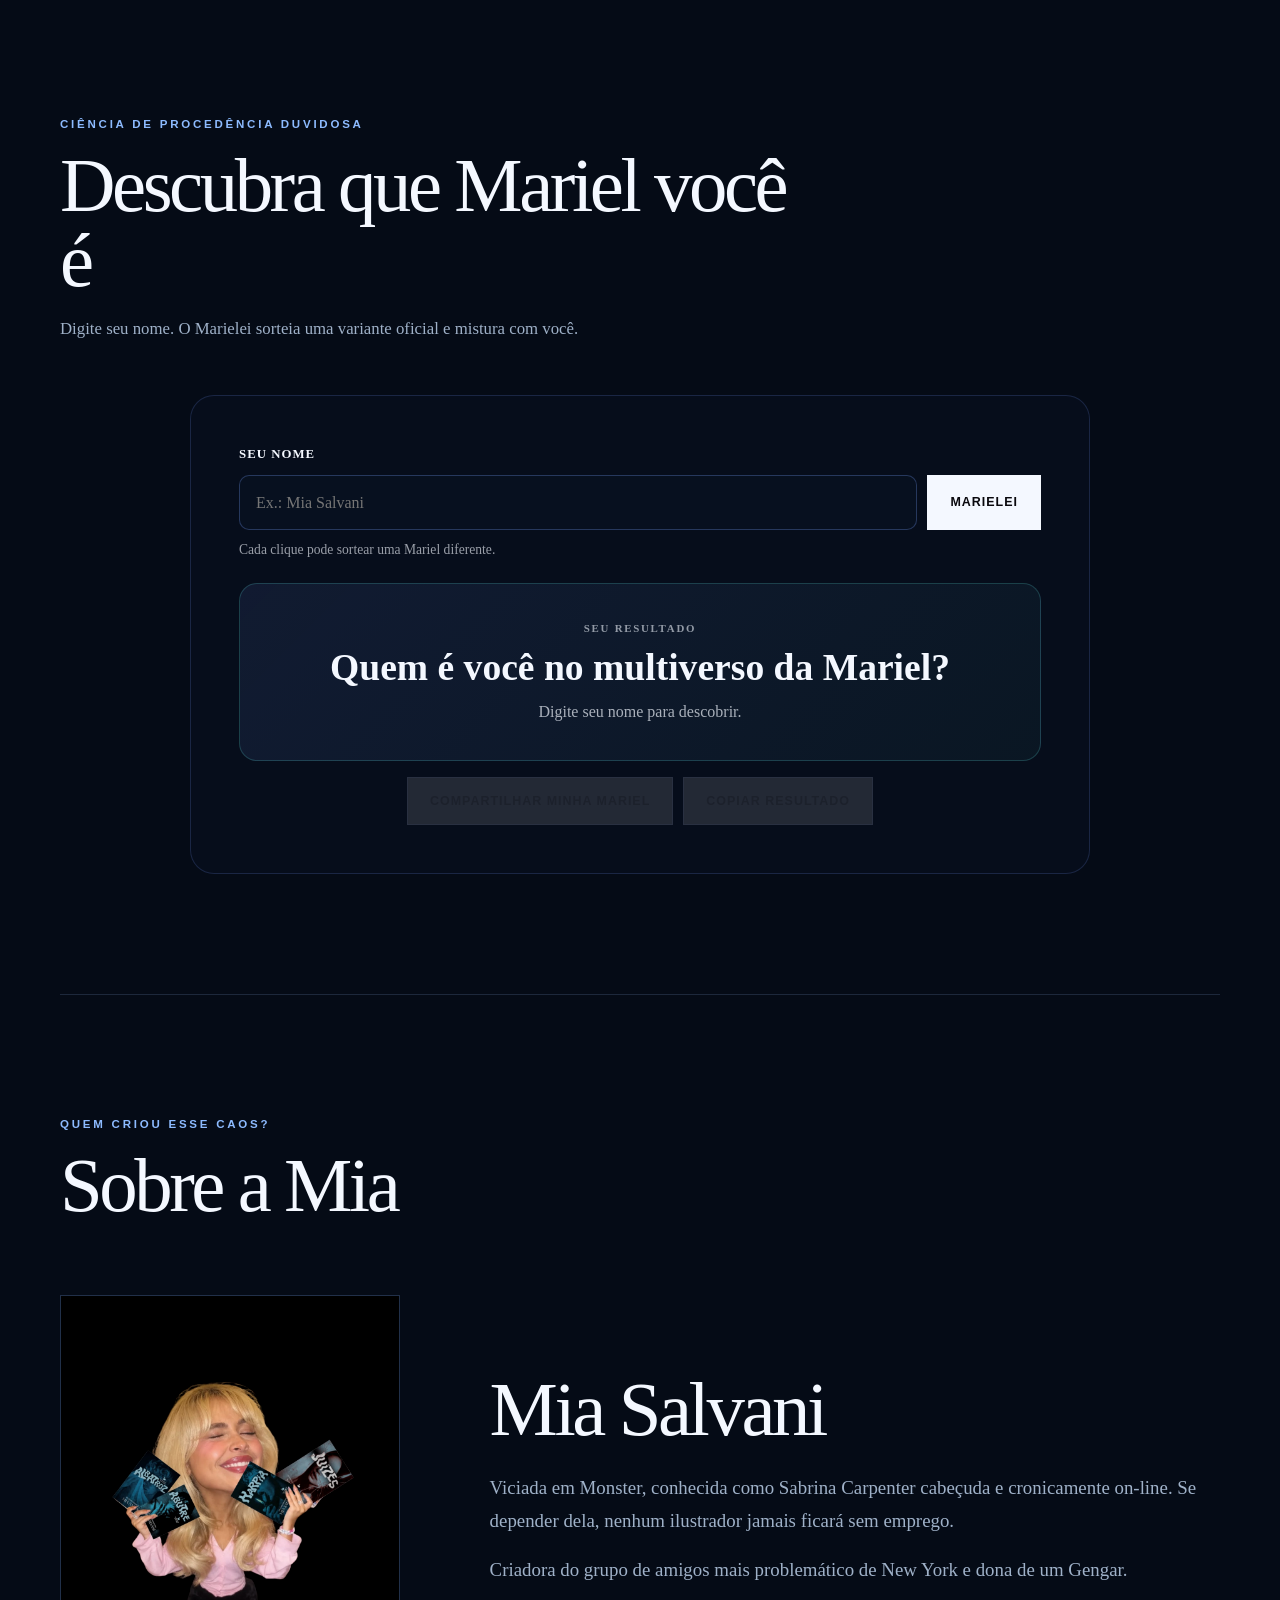
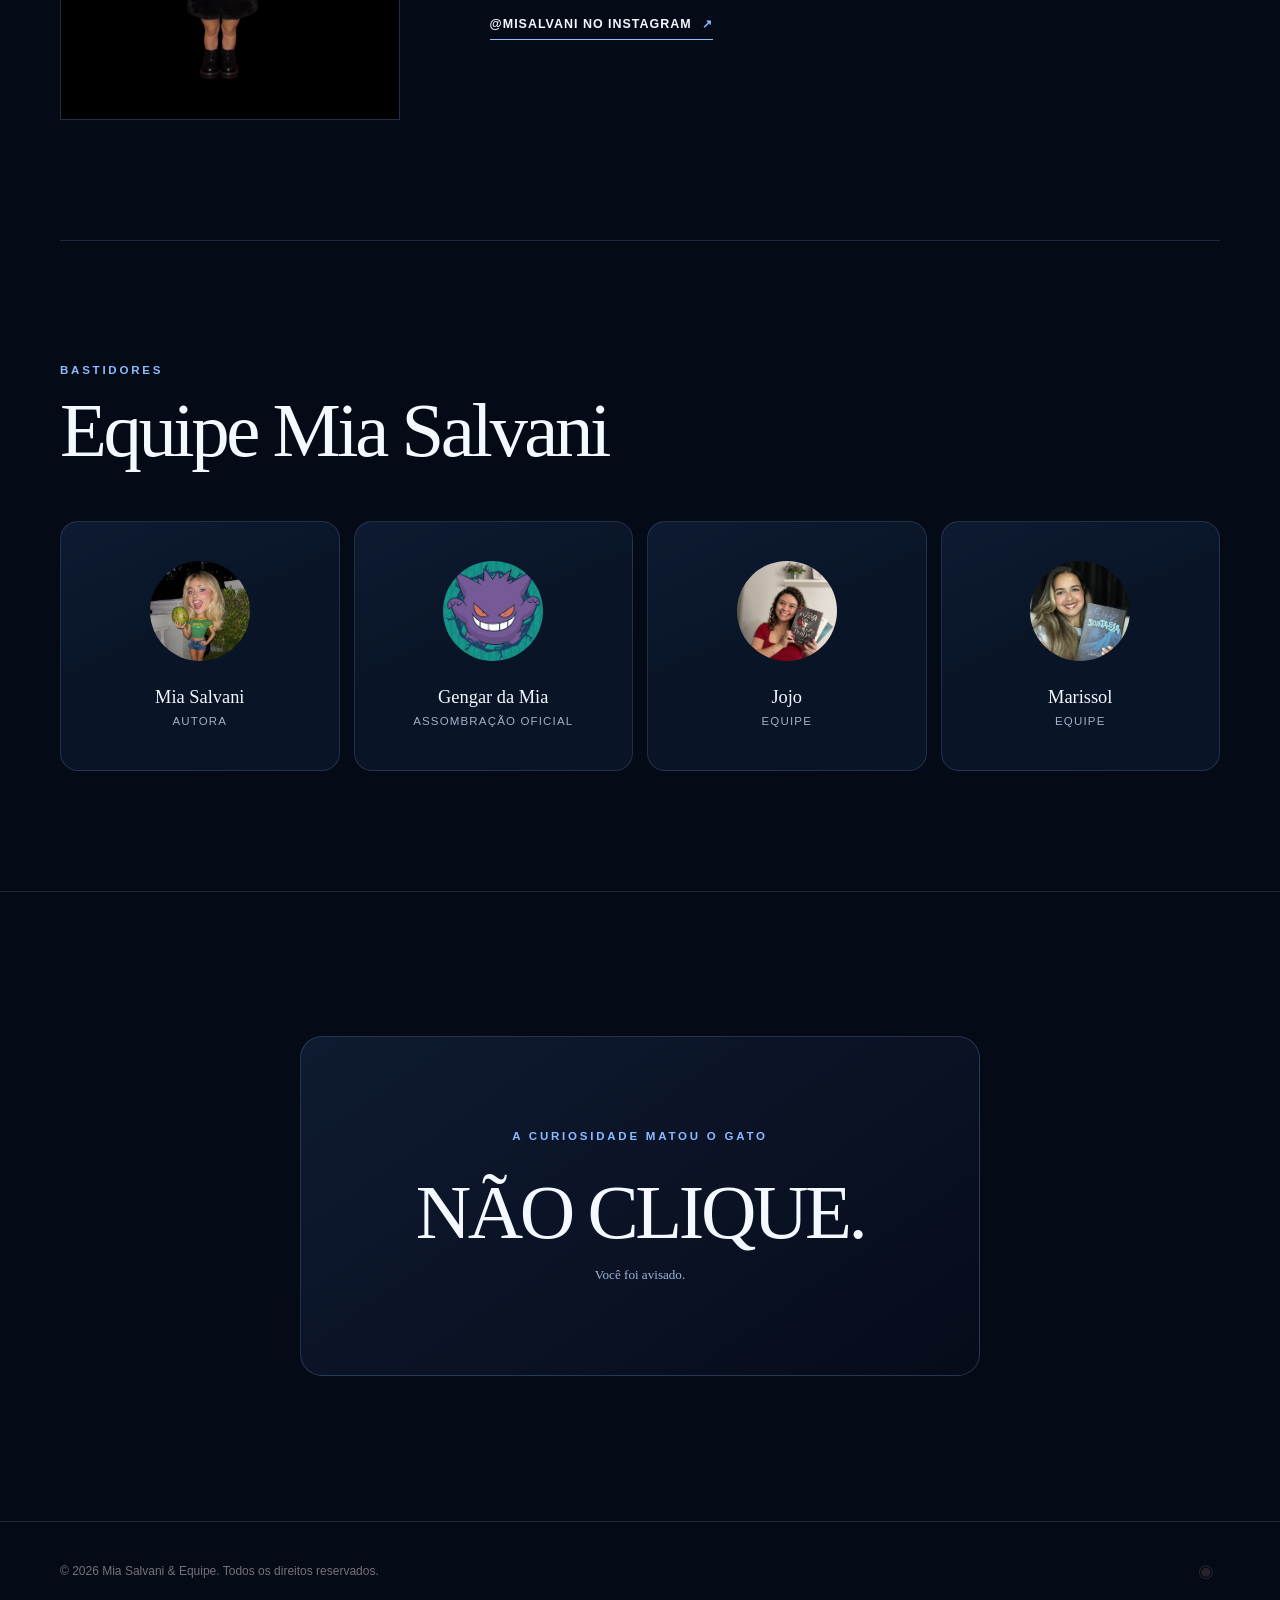
==== commit 9d3e9ff4: "V6.4 - Revisao de codigo e documentacao" ====
--- a/templates/index.html
+++ b/templates/index.html
@@ -11,8 +11,8 @@
     <title>Mia Salvani | Cisnes de New York — Site Oficial</title>
 
     <link rel="icon" type="image/png" href="/static/images/icon-mia.png">
-    <link rel="stylesheet" href="/static/css/style.css?v=5.0.0">
-    <script src="/static/js/site.js?v=5.0.0" defer></script>
+    <link rel="stylesheet" href="/static/css/style.css?v=6.4.0">
+    <script src="/static/js/site.js?v=6.4.0" defer></script>
 </head>
 <body>
     <!-- Acessibilidade -->
@@ -136,7 +136,11 @@
                         <p class="book-hook">Um dark romance inspirado em Gossip Girl.</p>
                         <p>Ao retornar a New York após um exílio em Londres, Olívia Valmont jurou manter distância de Dex Belrose. Ex-melhor amigo de infância e herdeiro rebelde, ele é o único que conhece o pacto sombrio que liga os Cisnes de New York.</p>
                         <div class="tropes"><span>Friends to enemies to lovers</span><span>Found family</span><span>Grumpy x Grumpy</span><span>Protagonista obcecado</span></div>
-                        <a href="https://www.amazon.com.br/ALBATROZ-Cisnes-New-York-Livro-ebook/dp/B0F76J4GZT" target="_blank" rel="noopener noreferrer" class="book-link">Comprar na Amazon <span>↗</span></a>
+
+                        <div class="book-purchase-links">
+                            <a href="https://www.amazon.com.br/ALBATROZ-Cisnes-New-York-Livro-ebook/dp/B0F76J4GZT" target="_blank" rel="noopener noreferrer" class="book-link">Comprar na Amazon <span>↗</span></a>
+                            <a href="https://open.spotify.com/playlist/2TtY6rO1KX7j0jD7IKk3aN" target="_blank" rel="noopener noreferrer" class="book-link spotify-link" aria-label="Ouvir playlist de Albatroz no Spotify"><svg class="spotify-icon" viewBox="0 0 24 24" aria-hidden="true"><circle cx="12" cy="12" r="12" fill="#1DB954"/><path d="M5.5 9c4.6-1.2 9.2-.8 13.2 1.4M6.4 12.2c4-1 8.1-.6 11.4 1.4M7.2 15.3c3.3-.8 6.6-.4 9.4 1.1" fill="none" stroke="#07150C" stroke-width="1.6" stroke-linecap="round"/></svg><span>Albatroz</span></a>
+                        </div>
                     </div>
 
                     <!-- Galeria: Albatroz -->
@@ -232,7 +236,11 @@
                         <p class="book-hook">Quando o perseguidor e o protetor ocupam o mesmo lugar.</p>
                         <p>Após a ruína financeira de sua família, Charlotte Sparks precisa aceitar dividir teto com Declan St. Clair, seu antigo colega de escola. Sob o mesmo teto, a linha entre proteção e obsessão começa a desaparecer.</p>
                         <div class="tropes"><span>Haters to lovers</span><span>Convivência forçada</span><span>Famílias rivais</span><span>New adult</span></div>
-                        <a href="https://www.amazon.com.br/ABUTRE-Cisnes-New-York-Livro-ebook/dp/B0FQRGLGYH" target="_blank" rel="noopener noreferrer" class="book-link">Comprar na Amazon <span>↗</span></a>
+
+                        <div class="book-purchase-links">
+                            <a href="https://www.amazon.com.br/ABUTRE-Cisnes-New-York-Livro-ebook/dp/B0FQRGLGYH" target="_blank" rel="noopener noreferrer" class="book-link">Comprar na Amazon <span>↗</span></a>
+                            <a href="https://open.spotify.com/playlist/6hvSxq6hTQAVRJIS75HAuD" target="_blank" rel="noopener noreferrer" class="book-link spotify-link" aria-label="Ouvir playlist de Abutre no Spotify"><svg class="spotify-icon" viewBox="0 0 24 24" aria-hidden="true"><circle cx="12" cy="12" r="12" fill="#1DB954"/><path d="M5.5 9c4.6-1.2 9.2-.8 13.2 1.4M6.4 12.2c4-1 8.1-.6 11.4 1.4M7.2 15.3c3.3-.8 6.6-.4 9.4 1.1" fill="none" stroke="#07150C" stroke-width="1.6" stroke-linecap="round"/></svg><span>Abutre</span></a>
+                        </div>
                     </div>
 
                     <!-- Galeria: Abutre -->
@@ -312,7 +320,11 @@
                         <p class="book-hook">Devoção também pode ser uma forma de perigo.</p>
                         <p>Melissa Jang é brilhante e controlada, herdeira de uma poderosa dinastia médica. Killian Belrose cresceu moldado por sua própria violência e por uma devoção obsessiva por Melissa que nunca conheceu limites.</p>
                         <div class="tropes"><span>Devoção obsessiva</span><span>Desde a infância</span><span>Dark romance</span></div>
-                        <a href="https://www.amazon.com.br/HARPIA-Cisnes-New-York-Livro-ebook/dp/B0GJSTN3NL" target="_blank" rel="noopener noreferrer" class="book-link">Comprar na Amazon <span>↗</span></a>
+
+                        <div class="book-purchase-links">
+                            <a href="https://www.amazon.com.br/HARPIA-Cisnes-New-York-Livro-ebook/dp/B0GJSTN3NL" target="_blank" rel="noopener noreferrer" class="book-link">Comprar na Amazon <span>↗</span></a>
+                            <a href="https://open.spotify.com/playlist/4pDm84FOgpC2gDYrPyVLoT" target="_blank" rel="noopener noreferrer" class="book-link spotify-link" aria-label="Ouvir playlist de Harpia no Spotify"><svg class="spotify-icon" viewBox="0 0 24 24" aria-hidden="true"><circle cx="12" cy="12" r="12" fill="#1DB954"/><path d="M5.5 9c4.6-1.2 9.2-.8 13.2 1.4M6.4 12.2c4-1 8.1-.6 11.4 1.4M7.2 15.3c3.3-.8 6.6-.4 9.4 1.1" fill="none" stroke="#07150C" stroke-width="1.6" stroke-linecap="round"/></svg><span>Harpia</span></a>
+                        </div>
                     </div>
 
                     <!-- Galeria: Harpia -->
@@ -518,7 +530,11 @@
                         <p>Quando os segredos de Lara Kerrigan ameaçam os Cisnes, Reid Montgomery decide mentir para os próprios amigos e fingir um relacionamento com ela para protegê-la.</p>
                         <p><strong>Lançado em 27 de outubro de 2026.</strong></p>
                         <div class="tropes" aria-label="Gêneros e tropes de Corvo"><span>Dark Romance</span><span>Romance esportivo</span><span>Slow Burn</span><span>Fake Dating</span><span>Ex-melhores amigos</span><span>Quarterback × Nadadora</span><span>Found Family</span><span>New Adult</span></div>
-                        <a href="https://www.amazon.com.br/dp/B0HPGSFCWD" target="_blank" rel="noopener noreferrer" class="book-link">Comprar na Amazon <span>↗</span></a>
+
+                        <div class="book-purchase-links">
+                            <a href="https://www.amazon.com.br/dp/B0HPGSFCWD" target="_blank" rel="noopener noreferrer" class="book-link">Comprar na Amazon <span>↗</span></a>
+                            <a href="https://open.spotify.com/playlist/0vHM87kHikn6mEQhTD2YjZ" target="_blank" rel="noopener noreferrer" class="book-link spotify-link" aria-label="Ouvir playlist de Corvo no Spotify"><svg class="spotify-icon" viewBox="0 0 24 24" aria-hidden="true"><circle cx="12" cy="12" r="12" fill="#1DB954"/><path d="M5.5 9c4.6-1.2 9.2-.8 13.2 1.4M6.4 12.2c4-1 8.1-.6 11.4 1.4M7.2 15.3c3.3-.8 6.6-.4 9.4 1.1" fill="none" stroke="#07150C" stroke-width="1.6" stroke-linecap="round"/></svg><span>Corvo</span></a>
+                        </div>
                     </div>
 
                     <!-- Galeria de Corvo. -->
@@ -637,8 +653,8 @@
         <section class="jojometro-section section-shell" id="jojometro">
             <div class="section-heading reveal">
                 <p class="eyebrow">A UNIDADE OFICIAL DE ALTURA</p>
-                <h2>Descubra quantas Jojinhas de altura você tem</h2>
-                <p>Uma Jojinha mede exatamente <strong>1,50 m</strong>. Informe sua altura para fazer a comparação.</p>
+                <h2>Jojômetro — você, Jojinha e os meninos</h2>
+                <p>Uma Jojinha mede exatamente <strong>1,50 m</strong>. Compare sua altura com a Jojinha e os personagens da Mia.</p>
             </div>
 
             <div class="jojometro-card reveal">
@@ -674,8 +690,25 @@
                         <div class="jojometro-silhouette jojometro-silhouette-reader" id="jojometroPessoa" aria-hidden="true"><span class="jojometro-figure"></span></div>
                         <strong>VOCÊ</strong><small id="jojometroIndice">Informe sua altura</small>
                     </div>
-                </div>
-            </div>
+                    <div class="jojometro-person jojometro-boy-visual">
+                        <span class="jojometro-height" id="jojometroBoyHeight">192 cm</span>
+                        <div class="jojometro-silhouette jojometro-silhouette-boy" id="jojometroBoySilhouette" style="height:64%" aria-hidden="true"><span class="jojometro-figure"></span></div>
+                        <strong id="jojometroBoyVisualName">DEX</strong><small id="jojometroBoyVisualMeters">1,92 m</small>
+                    </div>
+                </div>
+            </div>
+                <div class="jojometro-boys" aria-label="Comparador dos meninos">
+                    <h3>Escolha um dos meninos</h3>
+                    <div class="jojometro-boy-options" role="group" aria-label="Personagem para comparar">
+                        <button type="button" class="jojometro-boy-option is-selected" data-boy="Dex" aria-pressed="true"><img src="/static/images/juizes/dex.webp" alt="" loading="lazy"><span>Dex<small>1,92 m</small></span></button>
+                        <button type="button" class="jojometro-boy-option" data-boy="Declan" aria-pressed="false"><img src="/static/images/juizes/declan.webp" alt="" loading="lazy"><span>Declan<small>1,96 m</small></span></button>
+                        <button type="button" class="jojometro-boy-option" data-boy="Killian" aria-pressed="false"><img src="/static/images/juizes/killian.webp" alt="" loading="lazy"><span>Killian<small>1,92 m</small></span></button>
+                        <button type="button" class="jojometro-boy-option" data-boy="Reid" aria-pressed="false"><img src="/static/images/juizes/reid.webp" alt="" loading="lazy"><span>Reid<small>1,98 m</small></span></button>
+                        <button type="button" class="jojometro-boy-option" data-boy="Chuck" aria-pressed="false"><img src="/static/images/juizes/chuck.webp" alt="" loading="lazy"><span>Chuck<small>1,89 m</small></span></button>
+                    </div>
+                    <div class="jojometro-boy-result" id="jojometroBoyResult" aria-live="polite">Digite sua altura para comparar com Dex.</div>
+                    <p class="jojometro-art-note">Artes oficiais da Mia na seleção; silhueta masculina enviada para o comparador. Alturas em escala com a Jojinha.</p>
+                </div>
         </section>
 
         <!-- Marielei -->
@@ -753,21 +786,22 @@
             </div>
         </section>
 
-        <section class="final-cta">
-            <div class="reveal">
-                <img src="/static/images/cisne.png" alt="" class="final-swan" loading="lazy" decoding="async">
-                <p class="eyebrow">VOCÊ FOI AVISADO</p>
-                <h2>Entre por sua conta e risco.</h2>
-                <a class="btn btn-primary" href="#livros">Escolher um livro</a>
-            </div>
+        <section class="final-cta" aria-label="Novidades em breve">
+            <button class="coming-soon-card reveal" id="comingSoonReveal" type="button" aria-pressed="false" aria-label="Revelar novidade">
+                <span class="eyebrow" id="comingSoonEyebrow">A CURIOSIDADE MATOU O GATO</span>
+                <h2 id="comingSoonTitle">NÃO CLIQUE.</h2>
+                <span class="coming-soon-hint" id="comingSoonHint">Você foi avisado.</span>
+            </button>
         </section>
     </main>
 
     <footer>
         <p>© 2026 Mia Salvani & Equipe. Todos os direitos reservados.</p>
-        <button id="goodMorningGengar" type="button" class="gengar-good-morning">Peça bom dia para o Gengar</button>
+        
         <button id="summonGengar" type="button" class="footer-secret" title="Não aperte.">◉</button>
     </footer>
+
+    <button id="goodMorningGengar" type="button" class="gengar-good-morning">Peça bom dia para o Gengar</button>
 
     <!-- Lightbox das galerias -->
     <div class="art-lightbox" id="artLightbox" aria-hidden="true" role="dialog" aria-modal="true" aria-label="Visualizador das artes dos livros">
--- a/static/css/style.css
+++ b/static/css/style.css
@@ -1732,3 +1732,124 @@
 
 /* Corvo: capa oficial e destaque discreto no catálogo. */
 .corvo-card { border-color: rgba(118,157,255,.38); }
+
+/* Playlists e quadro surpresa */
+.spotify-link { margin-left: 10px; border-color: rgba(29,185,84,.5); color: #baf4cc; }
+.spotify-link:hover { color: #fff; background: rgba(29,185,84,.16); }
+.coming-soon-card { width: min(90vw, 680px); padding: clamp(44px, 8vw, 90px) 24px; border: 1px solid rgba(143,172,220,.22); border-radius: 22px; background: linear-gradient(145deg, rgba(20,36,64,.65), rgba(7,12,27,.9)); transition: border-color .35s, box-shadow .35s, transform .35s; }
+.coming-soon-card:hover { transform: translateY(-5px); border-color: rgba(178,145,238,.7); box-shadow: 0 0 45px rgba(126,62,192,.16); }
+.coming-soon-card h2 { margin: 16px auto 0; }
+/* Botão fixo, sempre disponível */
+.gengar-good-morning { position: fixed; right: max(18px, env(safe-area-inset-right)); bottom: max(20px, env(safe-area-inset-bottom)); z-index: 1005; min-height: 52px; padding: 14px 20px; font-size: .93rem; color: #f2e5ff; background: linear-gradient(135deg, #51247c, #25113d); border-color: rgba(204,158,255,.65); box-shadow: 0 8px 30px rgba(64,22,108,.38); }
+.gengar-good-morning:hover { box-shadow: 0 8px 38px rgba(150,71,229,.55); }
+/* Camada roxa temporária, sem afetar cliques ou dados do site */
+body::after { content: ''; position: fixed; inset: 0; z-index: 990; pointer-events: none; background: rgba(103, 35, 170, .38); opacity: 0; transition: opacity .45s ease; }
+body.gengar-purple-mode::after { opacity: 1; }
+body.gengar-purple-mode .gengar-good-morning { border-color: #dfb8ff; box-shadow: 0 0 30px #8d41e0; }
+@media (max-width: 600px) { .gengar-good-morning { right: 12px; bottom: max(12px, env(safe-area-inset-bottom)); padding: 12px 14px; min-height: 48px; font-size: .8rem; } .spotify-link { margin: 8px 0 0; } }
+@media (prefers-reduced-motion: reduce) { body::after, .coming-soon-card { transition: none; } }
+
+/* Gengar e links dos livros */
+.gengar-counter { left: max(14px, env(safe-area-inset-left)); right: auto; bottom: max(18px, env(safe-area-inset-bottom)); }
+.spotify-link { display: inline-flex; align-items: center; gap: 9px; }
+.spotify-icon { width: 19px; height: 19px; flex: none; }
+.coming-soon-card { display: flex; flex-direction: column; align-items: center; justify-content: center; cursor: pointer; color: inherit; font: inherit; text-align: center; margin-inline: auto; }
+.coming-soon-card:focus-visible { outline: 3px solid #a8c6ff; outline-offset: 5px; }
+.coming-soon-hint { display: block; margin-top: 14px; font-size: .82rem; color: #9bb6df; }
+.coming-soon-card.is-revealed { border-color: rgba(178,145,238,.7); }
+@keyframes gengarQuickShake { 0%,100% { transform:translate(0,0); } 15% { transform:translate(-4px,2px); } 30% { transform:translate(4px,-2px); } 45% { transform:translate(-3px,-2px); } 60% { transform:translate(3px,2px); } 75% { transform:translate(-2px,1px); } }
+body.gengar-shake-v61 main, body.gengar-shake-v61 header, body.gengar-shake-v61 footer { animation: gengarQuickShake .48s linear 1; }
+.gengar-takeover-message { position: fixed; z-index: 1004; top: 50%; left: 50%; transform: translate(-50%,-50%); width: min(90vw,560px); padding: 25px 26px; border: 1px solid rgba(211,165,255,.7); border-radius: 18px; background: rgba(23,9,44,.97); color: #f6ecff; box-shadow: 0 0 60px rgba(114,40,194,.5); text-align:center; pointer-events:none; opacity:0; visibility:hidden; transition:opacity .2s,visibility .2s; }
+.gengar-takeover-message.is-visible { opacity:1; visibility:visible; }
+.gengar-takeover-message strong { display:block; font-size:clamp(1.15rem,3vw,1.7rem); margin-bottom:8px; }
+.gengar-takeover-message span { display:block; line-height:1.6; font-size:.95rem; }
+@media(max-width:600px){ .gengar-counter { left:8px; right:auto; bottom:max(9px,env(safe-area-inset-bottom)); padding:7px 8px; max-width:145px; } .gengar-good-morning { max-width:calc(100vw - 170px); font-size:.73rem; padding:9px 10px; } .gengar-takeover-message { padding:20px 16px; } }
+@media(prefers-reduced-motion:reduce){ body.gengar-shake-v61 main,body.gengar-shake-v61 header,body.gengar-shake-v61 footer { animation:none; } }
+
+/* Seleção dos personagens */
+.book-link.spotify-link { margin-left: 0; padding-bottom: 5px; vertical-align: middle; }
+.book-link.spotify-link span { color: var(--blue-soft); }
+.book-link.spotify-link .spotify-icon { display:block; width:19px; height:19px; }
+.book-card .book-link { vertical-align: middle; }
+.gengar-takeover-message span { white-space: pre-line; line-height:1.65; }
+.jojometro-boys { max-width:1160px; margin:24px auto 0; padding:clamp(18px,3vw,32px); border:1px solid rgba(118,157,255,.2); border-radius:22px; background:rgba(8,15,30,.8); }
+.jojometro-boys h3 { font-size:1.15rem; margin:0 0 16px; }
+.jojometro-boy-options { display:grid; grid-template-columns:repeat(5,minmax(0,1fr)); gap:12px; }
+.jojometro-boy-option { display:flex; flex-direction:column; align-items:stretch; gap:8px; padding:8px; border:1px solid rgba(118,157,255,.25); border-radius:13px; color:#f3f5ff; background:#101b31; cursor:pointer; font:inherit; text-align:center; }
+.jojometro-boy-option img { display:block; width:100%; height:150px; object-fit:cover; object-position:top center; border-radius:8px; }
+.jojometro-boy-option span { font-weight:700; font-size:.9rem; }
+.jojometro-boy-option small { display:block; margin-top:3px; font-size:.75rem; color:#a9bfe7; }
+.jojometro-boy-option.is-selected { border-color:#9ebcff; background:#22385c; box-shadow:0 0 0 1px #9ebcff; }
+.jojometro-boy-option:focus-visible { outline:3px solid #9ebcff; outline-offset:3px; }
+.jojometro-boy-result { margin:20px 0; font-weight:700; color:#cbdcff; }
+.jojometro-height-bars { display:grid; gap:13px; }
+.height-bar-row { display:grid; grid-template-columns:72px minmax(0,1fr) 65px; gap:12px; align-items:center; font-size:.82rem; }
+.height-bar-row b { text-align:right; font-variant-numeric:tabular-nums; }
+.height-bar-track { height:13px; overflow:hidden; border-radius:20px; background:#26354f; }
+.height-bar-fill { height:100%; border-radius:20px; transition:width .3s; }
+.height-bar-fill.jojo { background:#a6b3d5; }
+.height-bar-fill.reader { background:#719bff; }
+.height-bar-fill.boy { background:#b58de9; }
+.jojometro-art-note { margin:18px 0 0; font-size:.75rem; color:#9aaac6; }
+@media(max-width:680px){.jojometro-boy-options{grid-template-columns:repeat(3,minmax(0,1fr));gap:8px}.jojometro-boy-option img{height:125px}.height-bar-row{grid-template-columns:55px minmax(0,1fr) 55px;gap:7px;font-size:.72rem}}
+@media(max-width:400px){.jojometro-boy-options{grid-template-columns:repeat(2,minmax(0,1fr))}}
+
+.book-purchase-links { display:flex; align-items:center; flex-wrap:wrap; gap:12px 18px; margin-top:14px; }
+.book-purchase-links .book-link { margin:0; display:inline-flex; align-items:center; min-height:27px; padding-bottom:4px; line-height:20px; }
+@media(max-width:600px){.book-purchase-links{gap:10px 16px}}
+
+/* Comparação com três silhuetas */
+.jojometro-chart { gap:clamp(8px,2vw,26px); justify-content:space-evenly; padding-right:12px; }
+.jojometro-person { flex:0 1 115px; min-width:0; }
+.jojometro-silhouette-boy { width:min(100%,104px); }
+.jojometro-silhouette-boy .jojometro-figure {
+    background:#b58de9;
+    -webkit-mask:url('/static/images/jojometro/silhueta-masculina.png') center bottom / contain no-repeat;
+    mask:url('/static/images/jojometro/silhueta-masculina.png') center bottom / contain no-repeat;
+}
+.jojometro-boy-visual .jojometro-height { bottom:64%; }
+
+.jojometro-boy-visual .jojometro-height { bottom:var(--boy-height,64%); }
+.jojometro-boys .jojometro-boy-result { margin-bottom:0; }
+@media(max-width:480px) {
+    .jojometro-chart { gap:6px; padding-left:36px; padding-right:4px; }
+    .jojometro-person { width:30%; flex:0 1 30%; }
+    .jojometro-silhouette { max-width:100%; }
+    .jojometro-silhouette-boy { width:78px; }
+    .jojometro-person strong { font-size:.58rem; }
+    .jojometro-person small { font-size:.55rem; }
+    .jojometro-height { font-size:.57rem; padding:2px 3px; }
+}
+@media(prefers-reduced-motion:reduce) {.jojometro-silhouette {transition:none}}
+
+/* Base da régua: escala de 0 a 300 cm. */
+.jojometro-chart { --plot-height:458px; }
+.jojometro-chart .jojometro-person { height:var(--plot-height); }
+.jojometro-chart .jojometro-silhouette { width:auto !important; max-width:none !important; aspect-ratio:0.50; min-height:0; }
+.jojometro-chart .jojometro-silhouette .jojometro-figure {
+    width:100%;height:100%;
+    -webkit-mask-size:100% 100%;mask-size:100% 100%;
+}
+.jojometro-chart .jojometro-silhouette-boy .jojometro-figure {
+    -webkit-mask-size:100% 100%;mask-size:100% 100%;
+}
+.jojometro-chart .jojometro-jojo .jojometro-height {bottom:50%;}
+.jojometro-chart .jojometro-reader .jojometro-height {bottom:var(--reader-height,50%);}
+.jojometro-chart .jojometro-boy-visual .jojometro-height {bottom:var(--boy-height,64%);}
+@media(max-width:800px){.jojometro-chart{--plot-height:418px}}
+@media(max-width:480px){.jojometro-chart{--plot-height:388px}}
+
+/* Mantém a proporção original de cada silhueta. */
+.jojometro-chart { --plot-height:458px; }
+.jojometro-chart .jojometro-person { height:var(--plot-height); }
+.jojometro-chart .jojometro-silhouette { box-sizing:border-box; bottom:0; width:auto !important; max-width:none !important; min-height:0; }
+.jojometro-chart .jojometro-silhouette-jojo,
+.jojometro-chart .jojometro-silhouette-reader { aspect-ratio:144 / 403; }
+.jojometro-chart .jojometro-silhouette-boy { aspect-ratio:197 / 382; }
+.jojometro-chart .jojometro-silhouette .jojometro-figure { width:100%; height:100%; -webkit-mask-size:100% 100%; mask-size:100% 100%; }
+.jojometro-chart .jojometro-height { transform:translate(-50%, -5px); left:50%; }
+.jojometro-chart .jojometro-jojo .jojometro-height {bottom:50%;}
+.jojometro-chart .jojometro-reader .jojometro-height {bottom:var(--reader-height,50%);}
+.jojometro-chart .jojometro-boy-visual .jojometro-height {bottom:var(--boy-height,64%);}
+@media(max-width:800px){.jojometro-chart{--plot-height:418px}}
+@media(max-width:480px){.jojometro-chart{--plot-height:388px}}
